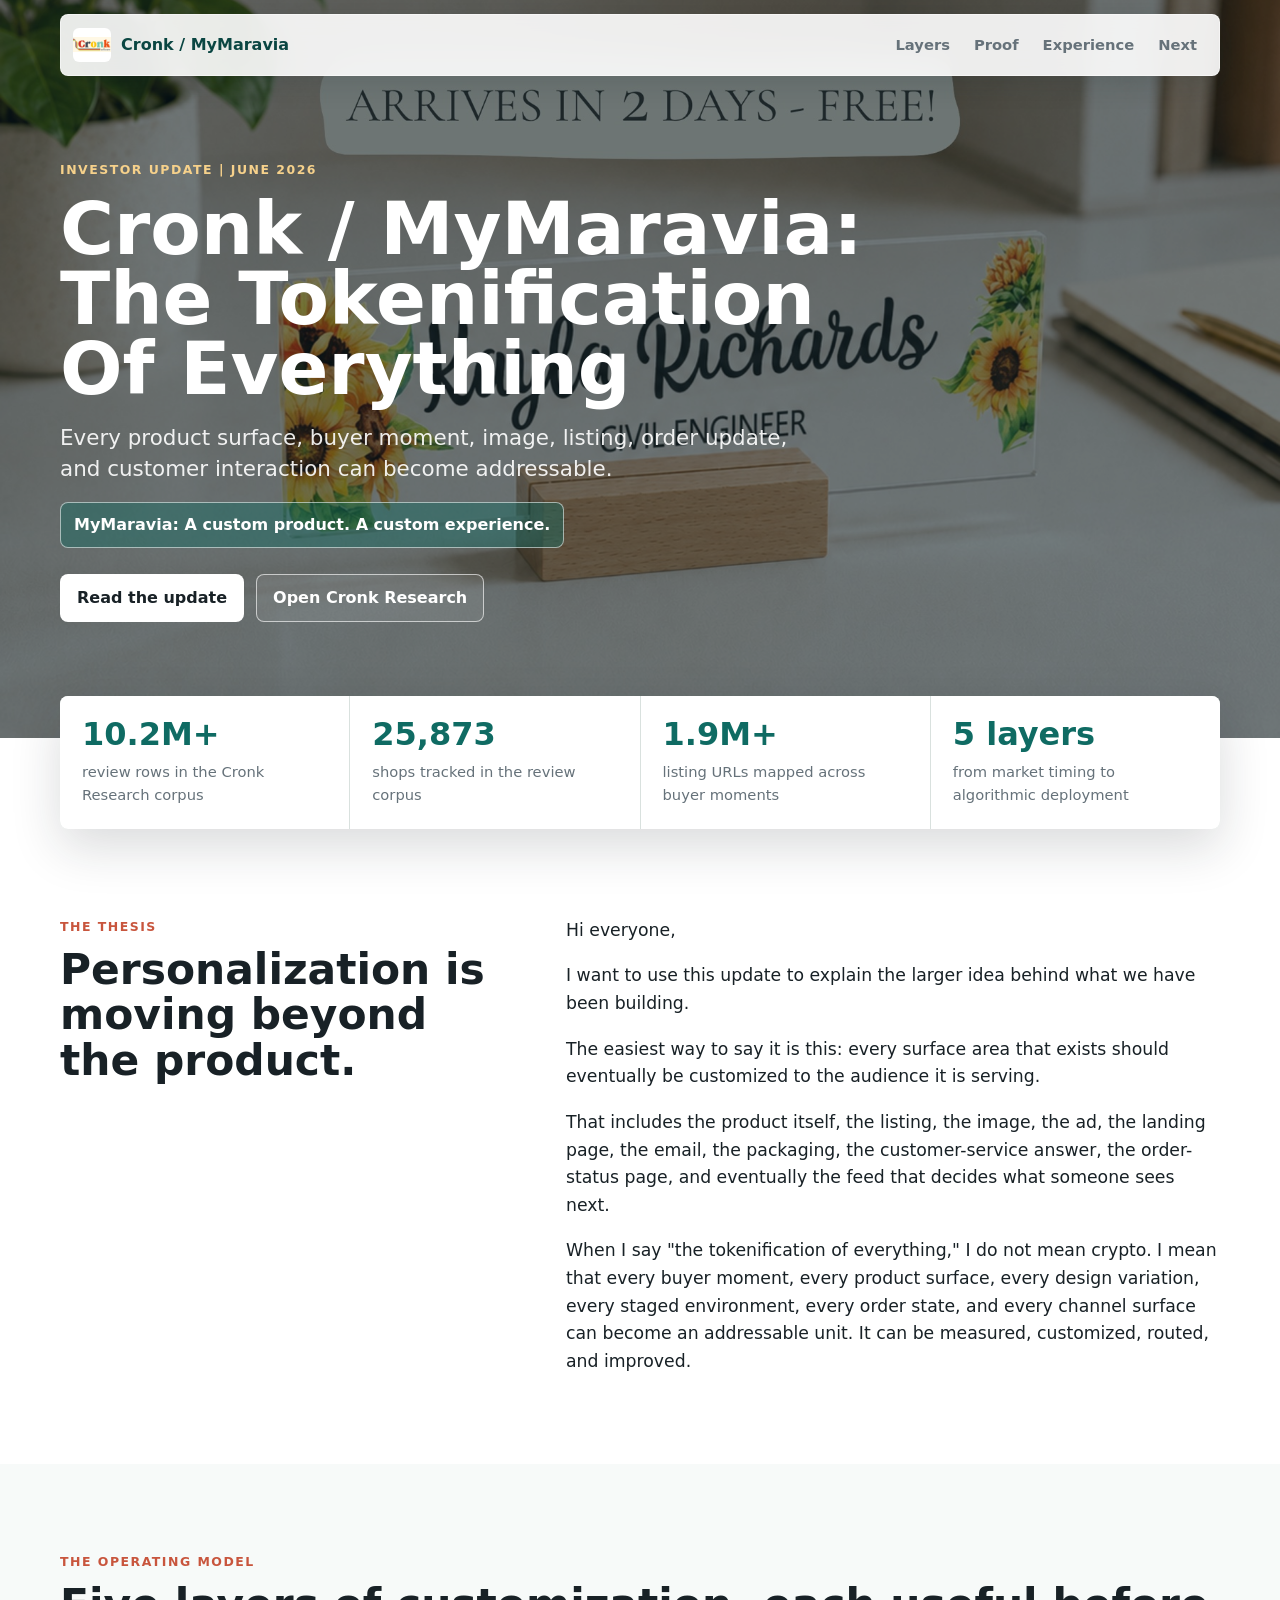
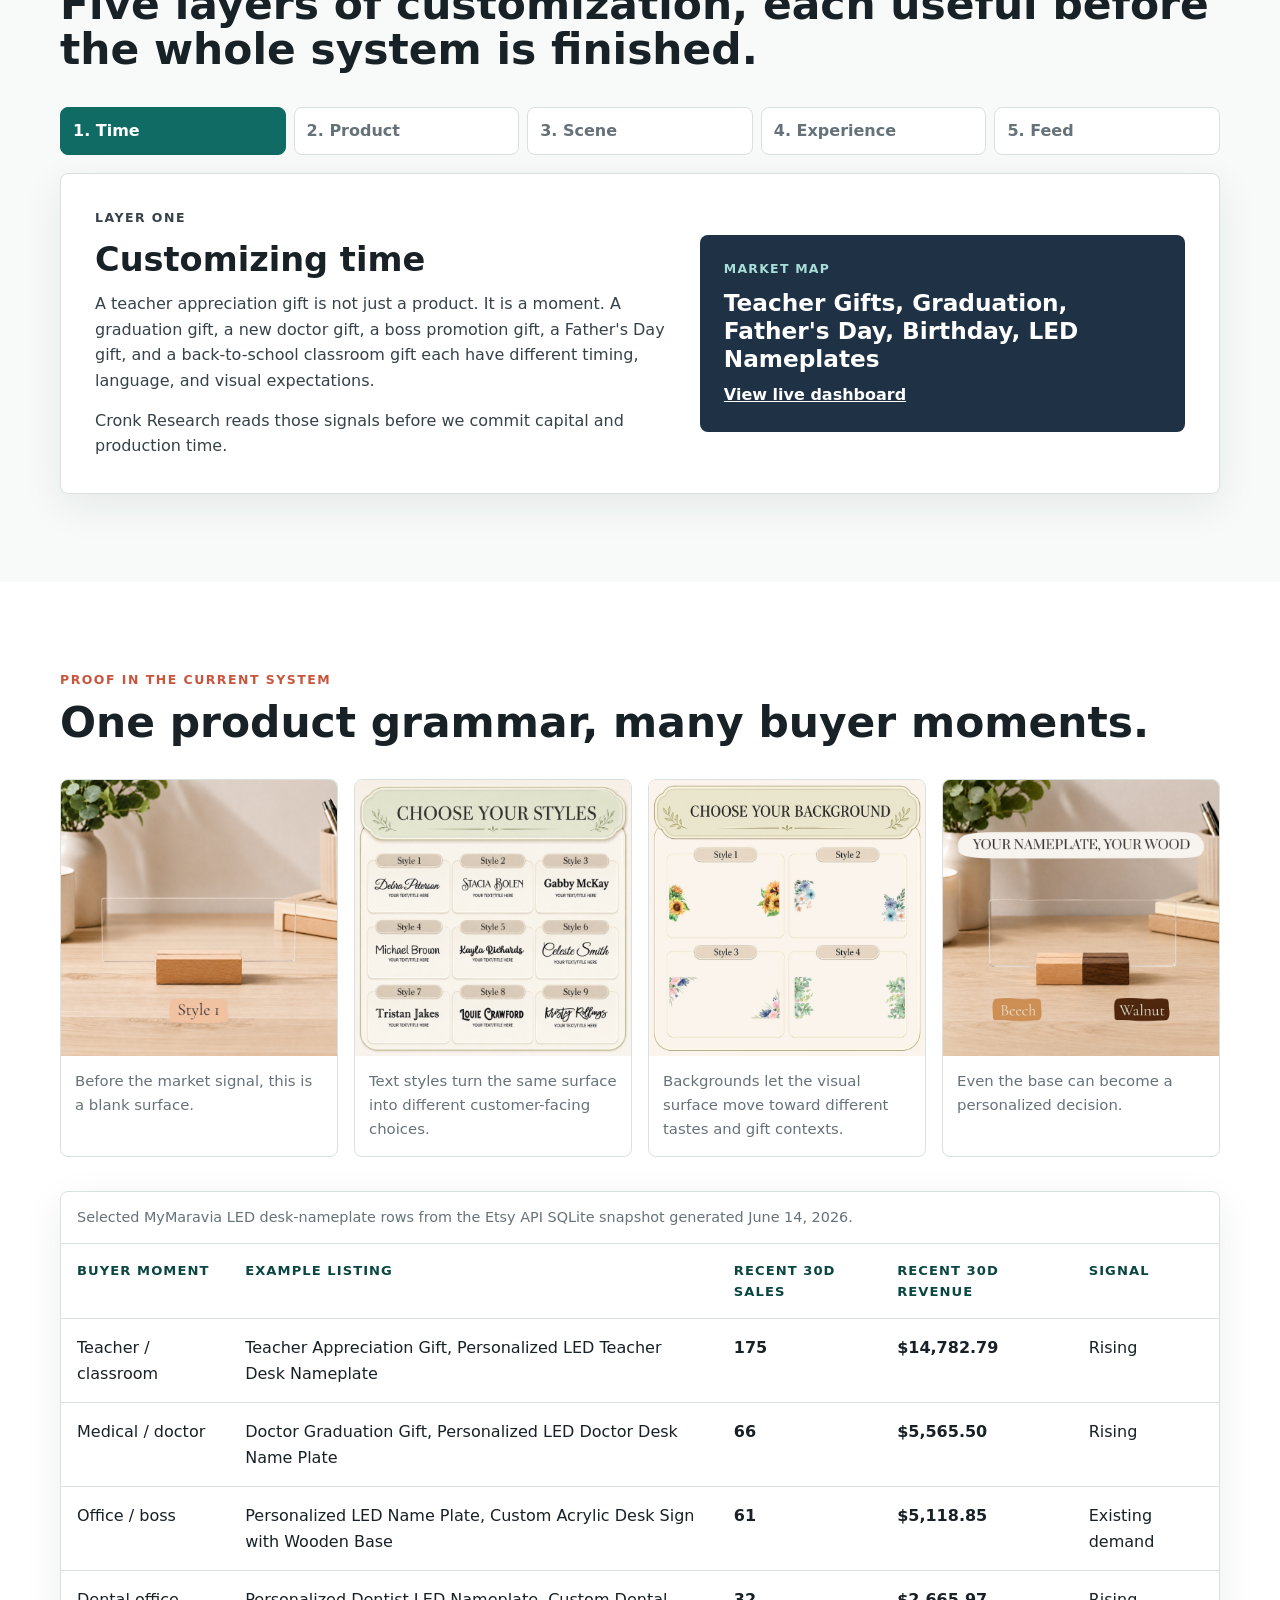
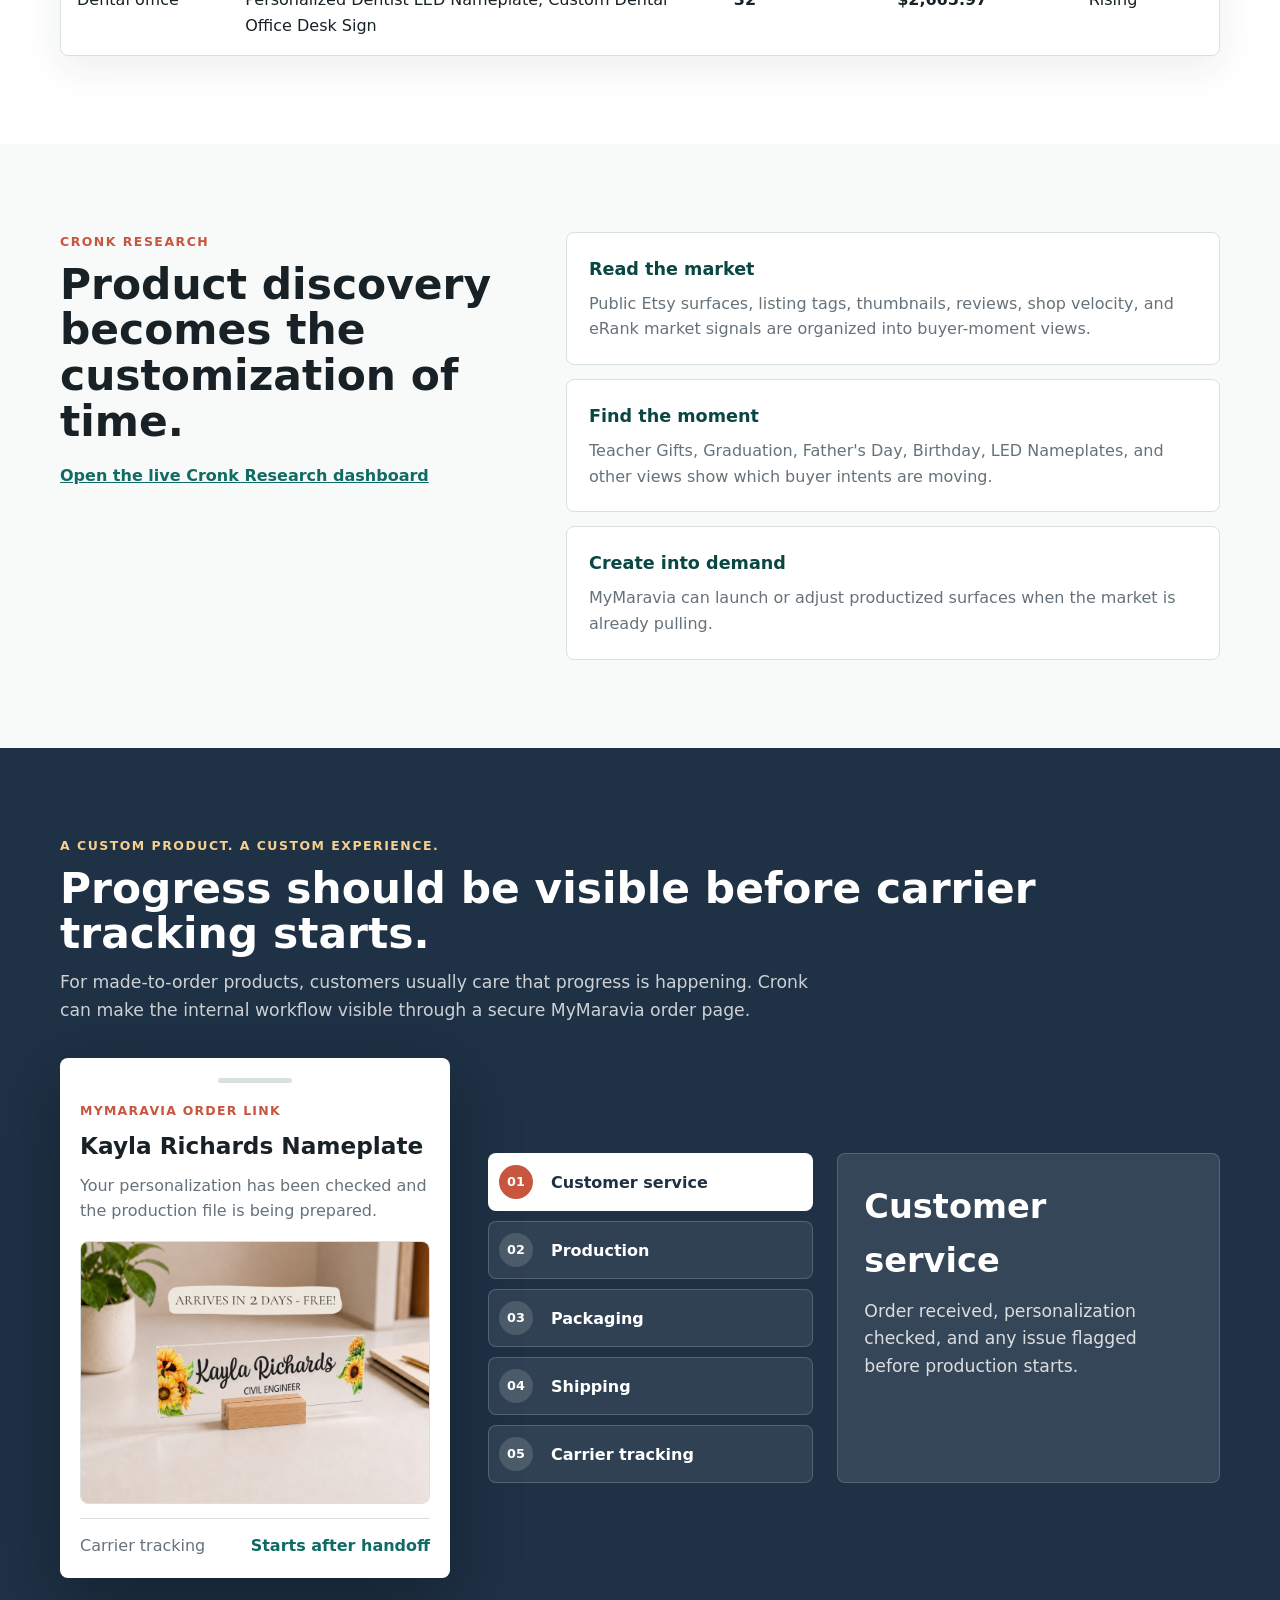
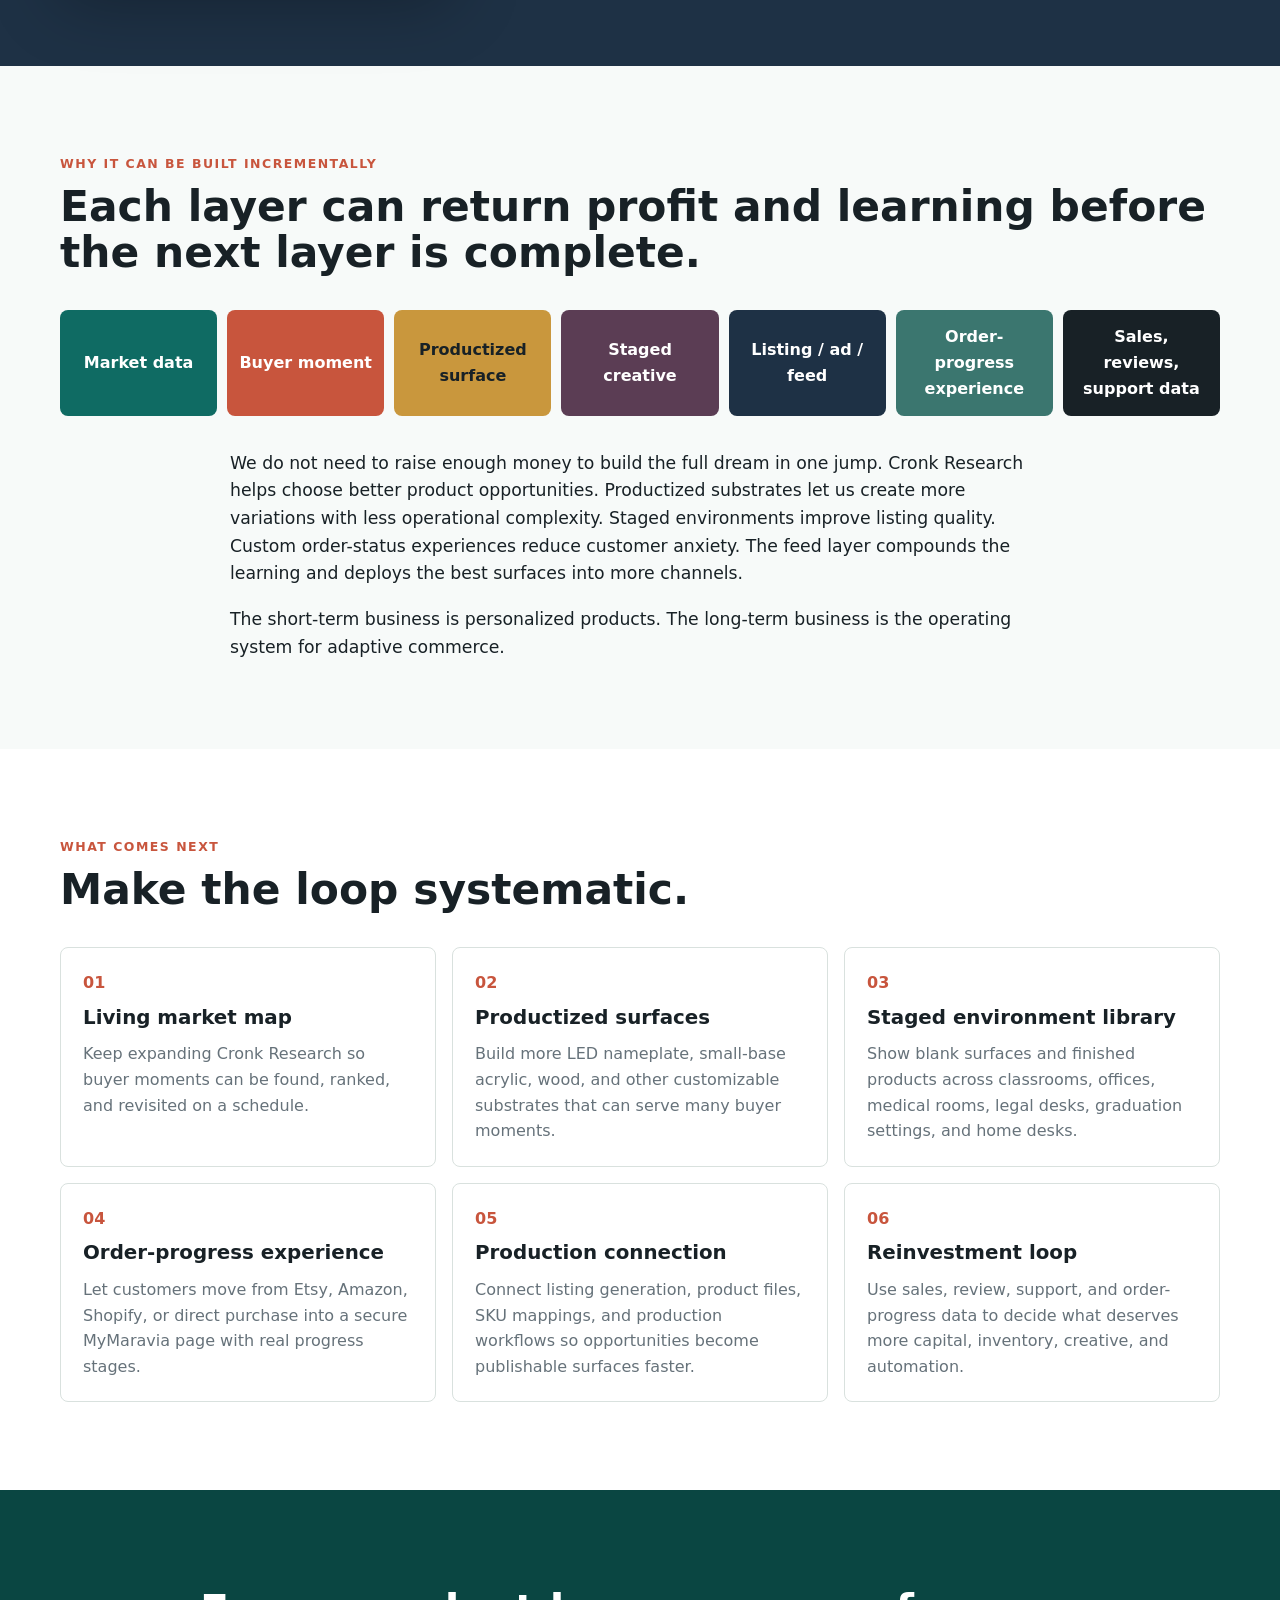
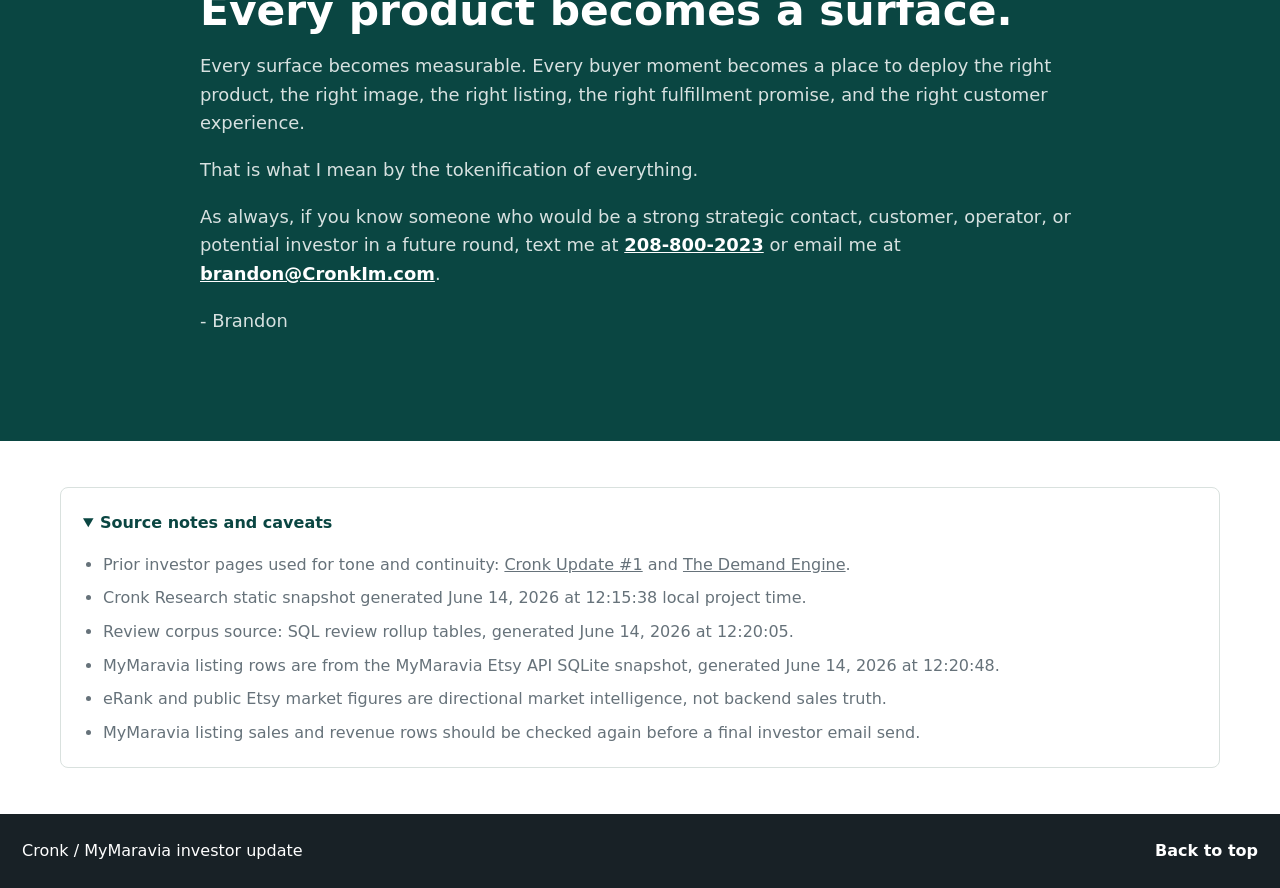
==== index.html @ b5b656f3 "Publish tokenification investor update" ====
<!doctype html>
<html lang="en">
  <head>
    <meta charset="utf-8">
    <meta name="viewport" content="width=device-width, initial-scale=1">
    <title>Cronk / MyMaravia Investor Update | The Tokenification Of Everything</title>
    <meta name="description" content="Cronk and MyMaravia investor update on customizable products, customer experiences, and adaptive commerce surfaces.">
    <meta property="og:title" content="Cronk / MyMaravia: The Tokenification Of Everything">
    <meta property="og:description" content="A custom product. A custom experience. How Cronk and MyMaravia are building adaptive commerce layer by layer.">
    <meta property="og:image" content="assets/images/hero-nameplate.jpg">
    <meta property="og:type" content="website">
    <link rel="stylesheet" href="styles.css">
  </head>
  <body>
    <a class="skip-link" href="#main">Skip to content</a>

    <header class="site-header" aria-label="Page header">
      <nav class="top-nav" aria-label="Primary navigation">
        <a class="brand-mark" href="#top" aria-label="Cronk and MyMaravia update home">
          <img src="assets/logos/cronk-logo-newsletter.jpg" alt="Cronk">
          <span>Cronk / MyMaravia</span>
        </a>
        <div class="nav-links" aria-label="Page sections">
          <a href="#layers">Layers</a>
          <a href="#proof">Proof</a>
          <a href="#experience">Experience</a>
          <a href="#next">Next</a>
        </div>
      </nav>
    </header>

    <main id="main">
      <section id="top" class="hero" aria-label="Investor update hero">
        <div class="hero-copy">
          <p class="eyebrow">Investor Update | June 2026</p>
          <h1>Cronk / MyMaravia: The Tokenification Of Everything</h1>
          <p class="hero-subhead">Every product surface, buyer moment, image, listing, order update, and customer interaction can become addressable.</p>
          <p class="tagline">MyMaravia: A custom product. A custom experience.</p>
          <div class="hero-actions" aria-label="Hero links">
            <a class="button primary" href="#letter">Read the update</a>
            <a class="button secondary" href="https://brandon9234.github.io/Cronk-Research/" target="_blank" rel="noopener">Open Cronk Research</a>
          </div>
        </div>
      </section>

      <section class="metrics-band" aria-label="Snapshot metrics">
        <div class="metric">
          <strong>10.2M+</strong>
          <span>review rows in the Cronk Research corpus</span>
        </div>
        <div class="metric">
          <strong>25,873</strong>
          <span>shops tracked in the review corpus</span>
        </div>
        <div class="metric">
          <strong>1.9M+</strong>
          <span>listing URLs mapped across buyer moments</span>
        </div>
        <div class="metric">
          <strong>5 layers</strong>
          <span>from market timing to algorithmic deployment</span>
        </div>
      </section>

      <section id="letter" class="section intro-section">
        <div class="section-grid">
          <div class="section-kicker">
            <p class="eyebrow">The thesis</p>
            <h2>Personalization is moving beyond the product.</h2>
          </div>
          <div class="prose">
            <p>Hi everyone,</p>
            <p>I want to use this update to explain the larger idea behind what we have been building.</p>
            <p>The easiest way to say it is this: every surface area that exists should eventually be customized to the audience it is serving.</p>
            <p>That includes the product itself, the listing, the image, the ad, the landing page, the email, the packaging, the customer-service answer, the order-status page, and eventually the feed that decides what someone sees next.</p>
            <p>When I say "the tokenification of everything," I do not mean crypto. I mean that every buyer moment, every product surface, every design variation, every staged environment, every order state, and every channel surface can become an addressable unit. It can be measured, customized, routed, and improved.</p>
          </div>
        </div>
      </section>

      <section id="layers" class="section layer-section">
        <div class="section-heading">
          <p class="eyebrow">The operating model</p>
          <h2>Five layers of customization, each useful before the whole system is finished.</h2>
        </div>

        <div class="layer-control" role="tablist" aria-label="Customization layers">
          <button class="layer-tab is-active" type="button" role="tab" aria-selected="true" data-layer="time">1. Time</button>
          <button class="layer-tab" type="button" role="tab" aria-selected="false" data-layer="product">2. Product</button>
          <button class="layer-tab" type="button" role="tab" aria-selected="false" data-layer="scene">3. Scene</button>
          <button class="layer-tab" type="button" role="tab" aria-selected="false" data-layer="experience">4. Experience</button>
          <button class="layer-tab" type="button" role="tab" aria-selected="false" data-layer="feed">5. Feed</button>
        </div>

        <div class="layer-panels">
          <article class="layer-panel is-active" data-layer-panel="time">
            <div>
              <p class="eyebrow">Layer one</p>
              <h3>Customizing time</h3>
              <p>A teacher appreciation gift is not just a product. It is a moment. A graduation gift, a new doctor gift, a boss promotion gift, a Father's Day gift, and a back-to-school classroom gift each have different timing, language, and visual expectations.</p>
              <p>Cronk Research reads those signals before we commit capital and production time.</p>
            </div>
            <div class="research-card">
              <span>Market map</span>
              <strong>Teacher Gifts, Graduation, Father's Day, Birthday, LED Nameplates</strong>
              <a href="https://brandon9234.github.io/Cronk-Research/" target="_blank" rel="noopener">View live dashboard</a>
            </div>
          </article>

          <article class="layer-panel" data-layer-panel="product">
            <div>
              <p class="eyebrow">Layer two</p>
              <h3>Customizing the product surface</h3>
              <p>The nameplate is not just a listing. It is a productized surface: clear acrylic, base, repeatable production process, personalized design area, and a SKU mapping that can serve many buyer moments.</p>
              <p>Once the substrate is productized, the creative layer can move much faster.</p>
            </div>
            <img src="assets/images/blank-surface.jpg" alt="Blank acrylic nameplate surface in a wooden base">
          </article>

          <article class="layer-panel" data-layer-panel="scene">
            <div>
              <p class="eyebrow">Layer three</p>
              <h3>Customizing the scene</h3>
              <p>The product is only part of what the buyer is buying. A classroom, medical office, executive desk, graduation table, wedding prep room, or home office changes what the product means.</p>
              <p>The scene is not decoration. The scene is targeting.</p>
            </div>
            <img src="assets/images/hero-nameplate.jpg" alt="Finished personalized small-base nameplate shown on a warm desk scene">
          </article>

          <article class="layer-panel" data-layer-panel="experience">
            <div>
              <p class="eyebrow">Layer four</p>
              <h3>Customizing the order experience</h3>
              <p>For custom products, the customer often needs proof of progress before the UPS or FedEx scan exists. Cronk can expose where the order actually is: customer service, production, packaging, shipping, and then carrier tracking.</p>
              <p>This turns production context into customer-facing reassurance.</p>
            </div>
            <div class="mini-progress" aria-label="Order progress summary">
              <span class="complete">Customer service</span>
              <span class="complete">Production</span>
              <span>Packaging</span>
              <span>Shipping</span>
            </div>
          </article>

          <article class="layer-panel" data-layer-panel="feed">
            <div>
              <p class="eyebrow">Layer five</p>
              <h3>The algorithmic feed</h3>
              <p>The feed does not have to start as a consumer app. It starts as practical routing: which listing to create, which staged image to test, which order-status update to show, and which surface deserves more capital.</p>
              <p>The long-term business is the operating system for adaptive commerce.</p>
            </div>
            <div class="token-grid" aria-label="Addressable tokens">
              <span>Buyer moment</span>
              <span>Artwork</span>
              <span>Listing</span>
              <span>Scene</span>
              <span>Price</span>
              <span>Status</span>
            </div>
          </article>
        </div>
      </section>

      <section id="proof" class="section proof-section">
        <div class="section-heading">
          <p class="eyebrow">Proof in the current system</p>
          <h2>One product grammar, many buyer moments.</h2>
        </div>

        <div class="proof-grid">
          <figure>
            <img src="assets/images/blank-surface.jpg" alt="Blank acrylic surface in a wood base before personalization">
            <figcaption>Before the market signal, this is a blank surface.</figcaption>
          </figure>
          <figure>
            <img src="assets/images/style-board.jpg" alt="Small-base nameplate style board showing nine text designs">
            <figcaption>Text styles turn the same surface into different customer-facing choices.</figcaption>
          </figure>
          <figure>
            <img src="assets/images/background-board.jpg" alt="Small-base nameplate background board showing floral background options">
            <figcaption>Backgrounds let the visual surface move toward different tastes and gift contexts.</figcaption>
          </figure>
          <figure>
            <img src="assets/images/wood-choice.jpg" alt="Small-base nameplate showing beech and walnut base choices">
            <figcaption>Even the base can become a personalized decision.</figcaption>
          </figure>
        </div>

        <div class="table-wrap" aria-label="MyMaravia nameplate performance table">
          <table>
            <caption>Selected MyMaravia LED desk-nameplate rows from the Etsy API SQLite snapshot generated June 14, 2026.</caption>
            <thead>
              <tr>
                <th scope="col">Buyer moment</th>
                <th scope="col">Example listing</th>
                <th scope="col">Recent 30D sales</th>
                <th scope="col">Recent 30D revenue</th>
                <th scope="col">Signal</th>
              </tr>
            </thead>
            <tbody>
              <tr>
                <td>Teacher / classroom</td>
                <td>Teacher Appreciation Gift, Personalized LED Teacher Desk Nameplate</td>
                <td>175</td>
                <td>$14,782.79</td>
                <td>Rising</td>
              </tr>
              <tr>
                <td>Medical / doctor</td>
                <td>Doctor Graduation Gift, Personalized LED Doctor Desk Name Plate</td>
                <td>66</td>
                <td>$5,565.50</td>
                <td>Rising</td>
              </tr>
              <tr>
                <td>Office / boss</td>
                <td>Personalized LED Name Plate, Custom Acrylic Desk Sign with Wooden Base</td>
                <td>61</td>
                <td>$5,118.85</td>
                <td>Existing demand</td>
              </tr>
              <tr>
                <td>Dental office</td>
                <td>Personalized Dentist LED Nameplate, Custom Dental Office Desk Sign</td>
                <td>32</td>
                <td>$2,665.97</td>
                <td>Rising</td>
              </tr>
            </tbody>
          </table>
        </div>
      </section>

      <section class="section research-section">
        <div class="section-grid">
          <div class="section-kicker">
            <p class="eyebrow">Cronk Research</p>
            <h2>Product discovery becomes the customization of time.</h2>
            <a class="inline-link" href="https://brandon9234.github.io/Cronk-Research/" target="_blank" rel="noopener">Open the live Cronk Research dashboard</a>
          </div>
          <div class="research-stack">
            <article>
              <strong>Read the market</strong>
              <p>Public Etsy surfaces, listing tags, thumbnails, reviews, shop velocity, and eRank market signals are organized into buyer-moment views.</p>
            </article>
            <article>
              <strong>Find the moment</strong>
              <p>Teacher Gifts, Graduation, Father's Day, Birthday, LED Nameplates, and other views show which buyer intents are moving.</p>
            </article>
            <article>
              <strong>Create into demand</strong>
              <p>MyMaravia can launch or adjust productized surfaces when the market is already pulling.</p>
            </article>
          </div>
        </div>
      </section>

      <section id="experience" class="section experience-section">
        <div class="section-heading">
          <p class="eyebrow">A custom product. A custom experience.</p>
          <h2>Progress should be visible before carrier tracking starts.</h2>
          <p>For made-to-order products, customers usually care that progress is happening. Cronk can make the internal workflow visible through a secure MyMaravia order page.</p>
        </div>

        <div class="status-layout">
          <div class="phone-shell" aria-label="Order status page mockup">
            <div class="phone-bar"></div>
            <p class="status-label">MyMaravia order link</p>
            <h3>Kayla Richards Nameplate</h3>
            <p class="status-copy" id="status-copy">Your personalization has been checked and the production file is being prepared.</p>
            <div class="status-art">
              <img src="assets/images/hero-nameplate.jpg" alt="Personalized nameplate order preview">
            </div>
            <div class="carrier-note">
              <span>Carrier tracking</span>
              <strong>Starts after handoff</strong>
            </div>
          </div>

          <div class="progress-panel">
            <div class="progress-steps" role="tablist" aria-label="Order status stages">
              <button class="stage-button is-active" type="button" data-status="customer" aria-selected="true">
                <span>01</span>
                Customer service
              </button>
              <button class="stage-button" type="button" data-status="production" aria-selected="false">
                <span>02</span>
                Production
              </button>
              <button class="stage-button" type="button" data-status="packaging" aria-selected="false">
                <span>03</span>
                Packaging
              </button>
              <button class="stage-button" type="button" data-status="shipping" aria-selected="false">
                <span>04</span>
                Shipping
              </button>
              <button class="stage-button" type="button" data-status="carrier" aria-selected="false">
                <span>05</span>
                Carrier tracking
              </button>
            </div>
            <div class="experience-copy">
              <h3 id="stage-title">Customer service</h3>
              <p id="stage-body">Order received, personalization checked, and any issue flagged before production starts.</p>
            </div>
          </div>
        </div>
      </section>

      <section class="section flywheel-section">
        <div class="section-heading">
          <p class="eyebrow">Why it can be built incrementally</p>
          <h2>Each layer can return profit and learning before the next layer is complete.</h2>
        </div>

        <div class="flywheel" aria-label="Compounding operating loop">
          <div>Market data</div>
          <div>Buyer moment</div>
          <div>Productized surface</div>
          <div>Staged creative</div>
          <div>Listing / ad / feed</div>
          <div>Order-progress experience</div>
          <div>Sales, reviews, support data</div>
        </div>

        <div class="prose narrow">
          <p>We do not need to raise enough money to build the full dream in one jump. Cronk Research helps choose better product opportunities. Productized substrates let us create more variations with less operational complexity. Staged environments improve listing quality. Custom order-status experiences reduce customer anxiety. The feed layer compounds the learning and deploys the best surfaces into more channels.</p>
          <p>The short-term business is personalized products. The long-term business is the operating system for adaptive commerce.</p>
        </div>
      </section>

      <section id="next" class="section next-section">
        <div class="section-heading">
          <p class="eyebrow">What comes next</p>
          <h2>Make the loop systematic.</h2>
        </div>
        <div class="next-grid">
          <article>
            <span>01</span>
            <h3>Living market map</h3>
            <p>Keep expanding Cronk Research so buyer moments can be found, ranked, and revisited on a schedule.</p>
          </article>
          <article>
            <span>02</span>
            <h3>Productized surfaces</h3>
            <p>Build more LED nameplate, small-base acrylic, wood, and other customizable substrates that can serve many buyer moments.</p>
          </article>
          <article>
            <span>03</span>
            <h3>Staged environment library</h3>
            <p>Show blank surfaces and finished products across classrooms, offices, medical rooms, legal desks, graduation settings, and home desks.</p>
          </article>
          <article>
            <span>04</span>
            <h3>Order-progress experience</h3>
            <p>Let customers move from Etsy, Amazon, Shopify, or direct purchase into a secure MyMaravia page with real progress stages.</p>
          </article>
          <article>
            <span>05</span>
            <h3>Production connection</h3>
            <p>Connect listing generation, product files, SKU mappings, and production workflows so opportunities become publishable surfaces faster.</p>
          </article>
          <article>
            <span>06</span>
            <h3>Reinvestment loop</h3>
            <p>Use sales, review, support, and order-progress data to decide what deserves more capital, inventory, creative, and automation.</p>
          </article>
        </div>
      </section>

      <section class="section closing-section">
        <div class="closing-copy">
          <h2>Every product becomes a surface.</h2>
          <p>Every surface becomes measurable. Every buyer moment becomes a place to deploy the right product, the right image, the right listing, the right fulfillment promise, and the right customer experience.</p>
          <p>That is what I mean by the tokenification of everything.</p>
          <p>As always, if you know someone who would be a strong strategic contact, customer, operator, or potential investor in a future round, text me at <a href="tel:+12088002023">208-800-2023</a> or email me at <a href="mailto:brandon@CronkIm.com">brandon@CronkIm.com</a>.</p>
          <p>- Brandon</p>
        </div>
      </section>

      <section class="section sources-section" aria-label="Source notes and caveats">
        <details open>
          <summary>Source notes and caveats</summary>
          <ul>
            <li>Prior investor pages used for tone and continuity: <a href="https://brandon9234.github.io/cronk-investor-update/" target="_blank" rel="noopener">Cronk Update #1</a> and <a href="https://brandon9234.github.io/cronk-demand-engine-update/" target="_blank" rel="noopener">The Demand Engine</a>.</li>
            <li>Cronk Research static snapshot generated June 14, 2026 at 12:15:38 local project time.</li>
            <li>Review corpus source: SQL review rollup tables, generated June 14, 2026 at 12:20:05.</li>
            <li>MyMaravia listing rows are from the MyMaravia Etsy API SQLite snapshot, generated June 14, 2026 at 12:20:48.</li>
            <li>eRank and public Etsy market figures are directional market intelligence, not backend sales truth.</li>
            <li>MyMaravia listing sales and revenue rows should be checked again before a final investor email send.</li>
          </ul>
        </details>
      </section>
    </main>

    <footer class="footer">
      <span>Cronk / MyMaravia investor update</span>
      <a href="#top">Back to top</a>
    </footer>

    <script src="script.js"></script>
  </body>
</html>
---- styles.css ----
:root {
  --ink: #182126;
  --muted: #66727a;
  --paper: #ffffff;
  --mist: #eef5f3;
  --line: #d9e1de;
  --teal: #0f6b63;
  --teal-dark: #0a4642;
  --coral: #c8553d;
  --gold: #c9973d;
  --navy: #1e3145;
  --plum: #5b3d54;
  --shadow: 0 18px 50px rgba(24, 33, 38, 0.16);
  --radius: 8px;
  --max: 1160px;
}

* {
  box-sizing: border-box;
}

html {
  scroll-behavior: smooth;
}

body {
  margin: 0;
  background: var(--paper);
  color: var(--ink);
  font-family: Inter, ui-sans-serif, system-ui, -apple-system, BlinkMacSystemFont, "Segoe UI", sans-serif;
  line-height: 1.6;
}

img {
  display: block;
  max-width: 100%;
}

a {
  color: inherit;
}

.skip-link {
  position: absolute;
  top: -80px;
  left: 16px;
  z-index: 30;
  background: var(--ink);
  color: white;
  padding: 10px 12px;
  border-radius: var(--radius);
}

.skip-link:focus {
  top: 16px;
}

.site-header {
  position: fixed;
  inset: 0 0 auto 0;
  z-index: 20;
  padding: 14px 18px;
  pointer-events: none;
}

.top-nav {
  width: min(var(--max), calc(100vw - 36px));
  margin: 0 auto;
  display: flex;
  align-items: center;
  justify-content: space-between;
  gap: 18px;
  padding: 10px 12px;
  background: rgba(255, 255, 255, 0.9);
  border: 1px solid rgba(255, 255, 255, 0.5);
  border-radius: var(--radius);
  box-shadow: 0 8px 28px rgba(24, 33, 38, 0.14);
  backdrop-filter: blur(14px);
  pointer-events: auto;
}

.brand-mark,
.nav-links {
  display: flex;
  align-items: center;
}

.brand-mark {
  gap: 10px;
  text-decoration: none;
  font-weight: 750;
  color: var(--teal-dark);
}

.brand-mark img {
  width: 38px;
  height: 34px;
  border-radius: 6px;
  object-fit: contain;
  background: white;
}

.nav-links {
  gap: 4px;
  flex-wrap: wrap;
  justify-content: flex-end;
}

.nav-links a {
  color: var(--muted);
  text-decoration: none;
  font-size: 0.92rem;
  font-weight: 700;
  padding: 8px 10px;
  border-radius: 6px;
}

.nav-links a:hover,
.nav-links a:focus-visible {
  color: var(--ink);
  background: var(--mist);
}

.hero {
  min-height: 82vh;
  display: flex;
  align-items: center;
  position: relative;
  padding: 120px 22px 76px;
  background: url("assets/images/hero-nameplate.jpg") center / cover no-repeat;
  color: white;
  isolation: isolate;
}

.hero::before {
  content: "";
  position: absolute;
  inset: 0;
  background: rgba(10, 30, 34, 0.56);
  z-index: -1;
}

.hero-copy {
  width: min(var(--max), 100%);
  margin: 0 auto;
}

.hero-copy h1 {
  max-width: 820px;
  margin: 14px 0 18px;
  font-size: 4.6rem;
  line-height: 0.95;
  letter-spacing: 0;
}

.hero-subhead {
  max-width: 740px;
  margin: 0 0 18px;
  font-size: 1.34rem;
  line-height: 1.45;
  color: rgba(255, 255, 255, 0.9);
}

.tagline {
  display: inline-block;
  margin: 0 0 26px;
  padding: 9px 13px;
  color: white;
  border: 1px solid rgba(255, 255, 255, 0.55);
  border-radius: var(--radius);
  font-weight: 750;
  background: rgba(15, 107, 99, 0.42);
}

.eyebrow {
  margin: 0;
  color: var(--coral);
  font-size: 0.78rem;
  font-weight: 850;
  text-transform: uppercase;
  letter-spacing: 0.12em;
}

.hero .eyebrow {
  color: #f6d18b;
}

.hero-actions {
  display: flex;
  flex-wrap: wrap;
  gap: 12px;
}

.button {
  display: inline-flex;
  align-items: center;
  justify-content: center;
  min-height: 44px;
  padding: 10px 16px;
  border-radius: var(--radius);
  text-decoration: none;
  font-weight: 800;
  border: 1px solid transparent;
}

.button.primary {
  background: white;
  color: var(--ink);
}

.button.secondary {
  color: white;
  border-color: rgba(255, 255, 255, 0.62);
  background: rgba(255, 255, 255, 0.08);
}

.button:hover,
.button:focus-visible {
  transform: translateY(-1px);
}

.metrics-band {
  width: min(var(--max), calc(100vw - 32px));
  margin: -42px auto 0;
  position: relative;
  z-index: 3;
  display: grid;
  grid-template-columns: repeat(4, 1fr);
  gap: 1px;
  overflow: hidden;
  border-radius: var(--radius);
  box-shadow: var(--shadow);
  background: var(--line);
}

.metric {
  background: white;
  padding: 22px;
}

.metric strong {
  display: block;
  color: var(--teal);
  font-size: 2rem;
  line-height: 1.05;
}

.metric span {
  display: block;
  margin-top: 8px;
  color: var(--muted);
  font-size: 0.92rem;
}

.section {
  padding: 88px 22px;
}

.section:nth-of-type(odd) {
  background: var(--paper);
}

.section:nth-of-type(even) {
  background: #f7faf9;
}

.section-grid,
.section-heading,
.proof-grid,
.layer-section > .layer-control,
.layer-panels,
.status-layout,
.flywheel,
.next-grid,
.closing-copy,
.sources-section details {
  width: min(var(--max), 100%);
  margin-left: auto;
  margin-right: auto;
}

.section-grid {
  display: grid;
  grid-template-columns: 0.8fr 1.2fr;
  gap: 70px;
  align-items: start;
}

.section-kicker h2,
.section-heading h2,
.closing-copy h2 {
  margin: 10px 0 0;
  font-size: 2.65rem;
  line-height: 1.08;
  letter-spacing: 0;
}

.section-heading {
  margin-bottom: 34px;
}

.section-heading p:not(.eyebrow) {
  max-width: 760px;
  margin: 12px 0 0;
  color: var(--muted);
  font-size: 1.08rem;
}

.prose p {
  margin: 0 0 18px;
  font-size: 1.08rem;
}

.prose p:last-child {
  margin-bottom: 0;
}

.narrow {
  width: min(820px, 100%);
  margin: 34px auto 0;
}

.layer-control {
  display: grid;
  grid-template-columns: repeat(5, minmax(0, 1fr));
  gap: 8px;
  margin-bottom: 18px;
}

.layer-tab,
.stage-button {
  font: inherit;
  text-align: left;
  cursor: pointer;
}

.layer-tab {
  min-height: 48px;
  padding: 10px 12px;
  color: var(--muted);
  background: white;
  border: 1px solid var(--line);
  border-radius: var(--radius);
  font-weight: 800;
}

.layer-tab.is-active {
  color: white;
  background: var(--teal);
  border-color: var(--teal);
}

.layer-panels {
  position: relative;
}

.layer-panel {
  display: none;
  grid-template-columns: 1fr 0.85fr;
  gap: 34px;
  align-items: center;
  padding: 34px;
  background: white;
  border: 1px solid var(--line);
  border-radius: var(--radius);
  box-shadow: 0 12px 40px rgba(24, 33, 38, 0.08);
}

.layer-panel.is-active {
  display: grid;
}

.layer-panel h3 {
  margin: 8px 0 12px;
  font-size: 2.1rem;
  line-height: 1.1;
}

.layer-panel p {
  margin: 0 0 14px;
  color: #354248;
}

.layer-panel p:last-child {
  margin-bottom: 0;
}

.layer-panel img {
  width: 100%;
  aspect-ratio: 1 / 1;
  object-fit: cover;
  border-radius: var(--radius);
  border: 1px solid var(--line);
}

.research-card {
  padding: 24px;
  border-radius: var(--radius);
  background: var(--navy);
  color: white;
  display: grid;
  gap: 10px;
}

.research-card span {
  color: #a8ded8;
  font-weight: 850;
  text-transform: uppercase;
  letter-spacing: 0.1em;
  font-size: 0.78rem;
}

.research-card strong {
  font-size: 1.45rem;
  line-height: 1.2;
}

.research-card a {
  color: white;
  font-weight: 800;
}

.mini-progress,
.token-grid {
  display: grid;
  gap: 10px;
}

.mini-progress span,
.token-grid span {
  padding: 12px;
  border-radius: var(--radius);
  background: var(--mist);
  color: var(--teal-dark);
  font-weight: 800;
}

.mini-progress .complete {
  background: var(--teal);
  color: white;
}

.token-grid {
  grid-template-columns: repeat(2, minmax(0, 1fr));
}

.proof-grid {
  display: grid;
  grid-template-columns: repeat(4, minmax(0, 1fr));
  gap: 16px;
}

figure {
  margin: 0;
  background: white;
  border: 1px solid var(--line);
  border-radius: var(--radius);
  overflow: hidden;
}

figure img {
  width: 100%;
  aspect-ratio: 1 / 1;
  object-fit: cover;
}

figcaption {
  padding: 14px;
  color: var(--muted);
  font-size: 0.93rem;
}

.table-wrap {
  width: min(var(--max), 100%);
  margin: 34px auto 0;
  overflow-x: auto;
  border: 1px solid var(--line);
  border-radius: var(--radius);
  background: white;
  box-shadow: 0 12px 38px rgba(24, 33, 38, 0.08);
}

table {
  width: 100%;
  min-width: 780px;
  border-collapse: collapse;
}

caption {
  padding: 14px 16px;
  color: var(--muted);
  text-align: left;
  font-size: 0.9rem;
  border-bottom: 1px solid var(--line);
}

th,
td {
  padding: 16px;
  text-align: left;
  border-bottom: 1px solid var(--line);
  vertical-align: top;
}

th {
  color: var(--teal-dark);
  font-size: 0.82rem;
  text-transform: uppercase;
  letter-spacing: 0.08em;
}

td:nth-child(3),
td:nth-child(4) {
  font-weight: 850;
  color: var(--ink);
}

tr:last-child td {
  border-bottom: 0;
}

.inline-link {
  display: inline-flex;
  margin-top: 18px;
  color: var(--teal);
  font-weight: 850;
}

.research-stack {
  display: grid;
  gap: 14px;
}

.research-stack article,
.next-grid article {
  padding: 22px;
  background: white;
  border: 1px solid var(--line);
  border-radius: var(--radius);
}

.research-stack strong {
  color: var(--teal-dark);
  font-size: 1.1rem;
}

.research-stack p,
.next-grid p {
  margin: 8px 0 0;
  color: var(--muted);
}

.section.experience-section {
  background: var(--navy);
  color: white;
}

.experience-section .section-heading .eyebrow {
  color: #f6d18b;
}

.experience-section .section-heading p:not(.eyebrow) {
  color: rgba(255, 255, 255, 0.78);
}

.status-layout {
  display: grid;
  grid-template-columns: 390px 1fr;
  gap: 38px;
  align-items: center;
}

.phone-shell {
  background: white;
  color: var(--ink);
  padding: 20px;
  border-radius: var(--radius);
  box-shadow: 0 22px 70px rgba(0, 0, 0, 0.3);
}

.phone-bar {
  width: 74px;
  height: 5px;
  margin: 0 auto 18px;
  border-radius: 999px;
  background: var(--line);
}

.status-label {
  margin: 0;
  color: var(--coral);
  font-size: 0.78rem;
  font-weight: 850;
  text-transform: uppercase;
  letter-spacing: 0.1em;
}

.phone-shell h3 {
  margin: 6px 0 8px;
  font-size: 1.45rem;
}

.status-copy {
  min-height: 54px;
  margin: 0 0 14px;
  color: var(--muted);
}

.status-art {
  overflow: hidden;
  border-radius: var(--radius);
  border: 1px solid var(--line);
}

.status-art img {
  aspect-ratio: 4 / 3;
  width: 100%;
  object-fit: cover;
}

.carrier-note {
  display: flex;
  align-items: center;
  justify-content: space-between;
  gap: 12px;
  margin-top: 14px;
  padding-top: 14px;
  border-top: 1px solid var(--line);
}

.carrier-note span {
  color: var(--muted);
}

.carrier-note strong {
  color: var(--teal);
}

.progress-panel {
  display: grid;
  grid-template-columns: 0.85fr 1fr;
  gap: 24px;
  align-items: stretch;
}

.progress-steps {
  display: grid;
  gap: 10px;
}

.stage-button {
  display: grid;
  grid-template-columns: 42px 1fr;
  gap: 10px;
  align-items: center;
  min-height: 58px;
  padding: 10px;
  color: white;
  background: rgba(255, 255, 255, 0.08);
  border: 1px solid rgba(255, 255, 255, 0.18);
  border-radius: var(--radius);
  font-weight: 850;
}

.stage-button span {
  display: inline-flex;
  width: 34px;
  height: 34px;
  align-items: center;
  justify-content: center;
  border-radius: 999px;
  background: rgba(255, 255, 255, 0.14);
  font-size: 0.8rem;
}

.stage-button.is-active {
  background: white;
  color: var(--navy);
}

.stage-button.is-active span {
  color: white;
  background: var(--coral);
}

.experience-copy {
  padding: 26px;
  background: rgba(255, 255, 255, 0.1);
  border: 1px solid rgba(255, 255, 255, 0.16);
  border-radius: var(--radius);
}

.experience-copy h3 {
  margin: 0 0 10px;
  font-size: 2.1rem;
}

.experience-copy p {
  margin: 0;
  color: rgba(255, 255, 255, 0.82);
  font-size: 1.08rem;
}

.flywheel {
  display: grid;
  grid-template-columns: repeat(7, minmax(0, 1fr));
  gap: 10px;
}

.flywheel div {
  min-height: 106px;
  display: flex;
  align-items: center;
  justify-content: center;
  padding: 12px;
  text-align: center;
  color: white;
  background: var(--teal);
  border-radius: var(--radius);
  font-weight: 850;
  position: relative;
}

.flywheel div:nth-child(2) {
  background: var(--coral);
}

.flywheel div:nth-child(3) {
  background: var(--gold);
  color: var(--ink);
}

.flywheel div:nth-child(4) {
  background: var(--plum);
}

.flywheel div:nth-child(5) {
  background: var(--navy);
}

.flywheel div:nth-child(6) {
  background: #3b766f;
}

.flywheel div:nth-child(7) {
  background: var(--ink);
}

.next-grid {
  display: grid;
  grid-template-columns: repeat(3, minmax(0, 1fr));
  gap: 16px;
}

.next-grid span {
  color: var(--coral);
  font-weight: 900;
}

.next-grid h3 {
  margin: 6px 0 0;
  font-size: 1.24rem;
}

.section.closing-section {
  background: var(--teal-dark);
  color: white;
}

.closing-copy {
  max-width: 880px;
}

.closing-copy p {
  font-size: 1.12rem;
  color: rgba(255, 255, 255, 0.84);
}

.closing-copy a {
  color: white;
  font-weight: 850;
}

.sources-section {
  padding-top: 46px;
  padding-bottom: 46px;
  background: #f7faf9;
}

.sources-section details {
  padding: 22px;
  background: white;
  border: 1px solid var(--line);
  border-radius: var(--radius);
}

.sources-section summary {
  cursor: pointer;
  color: var(--teal-dark);
  font-weight: 900;
}

.sources-section ul {
  margin: 16px 0 0;
  padding-left: 20px;
  color: var(--muted);
}

.sources-section li + li {
  margin-top: 8px;
}

.footer {
  display: flex;
  align-items: center;
  justify-content: space-between;
  gap: 16px;
  padding: 24px 22px;
  color: white;
  background: var(--ink);
}

.footer a {
  font-weight: 850;
  text-decoration: none;
}

@media (max-width: 980px) {
  .hero-copy h1 {
    font-size: 3.4rem;
  }

  .metrics-band,
  .proof-grid,
  .next-grid {
    grid-template-columns: repeat(2, 1fr);
  }

  .section-grid,
  .status-layout,
  .progress-panel {
    grid-template-columns: 1fr;
  }

  .layer-control {
    grid-template-columns: repeat(3, minmax(0, 1fr));
  }

  .layer-panel {
    grid-template-columns: 1fr;
  }

  .flywheel {
    grid-template-columns: repeat(2, minmax(0, 1fr));
  }
}

@media (max-width: 700px) {
  .site-header {
    position: absolute;
  }

  .top-nav {
    align-items: flex-start;
    flex-direction: column;
  }

  .nav-links {
    width: 100%;
    justify-content: flex-start;
  }

  .hero {
    min-height: 84vh;
    padding-top: 168px;
    background-position: 58% center;
  }

  .hero-copy h1 {
    font-size: 2.55rem;
  }

  .hero-subhead {
    font-size: 1.08rem;
  }

  .metrics-band,
  .proof-grid,
  .next-grid,
  .layer-control,
  .flywheel {
    grid-template-columns: 1fr;
  }

  .section {
    padding: 64px 18px;
  }

  .section-kicker h2,
  .section-heading h2,
  .closing-copy h2 {
    font-size: 2rem;
  }

  .layer-panel {
    padding: 22px;
  }

  .status-layout {
    gap: 24px;
  }

  .footer {
    flex-direction: column;
    align-items: flex-start;
  }
}
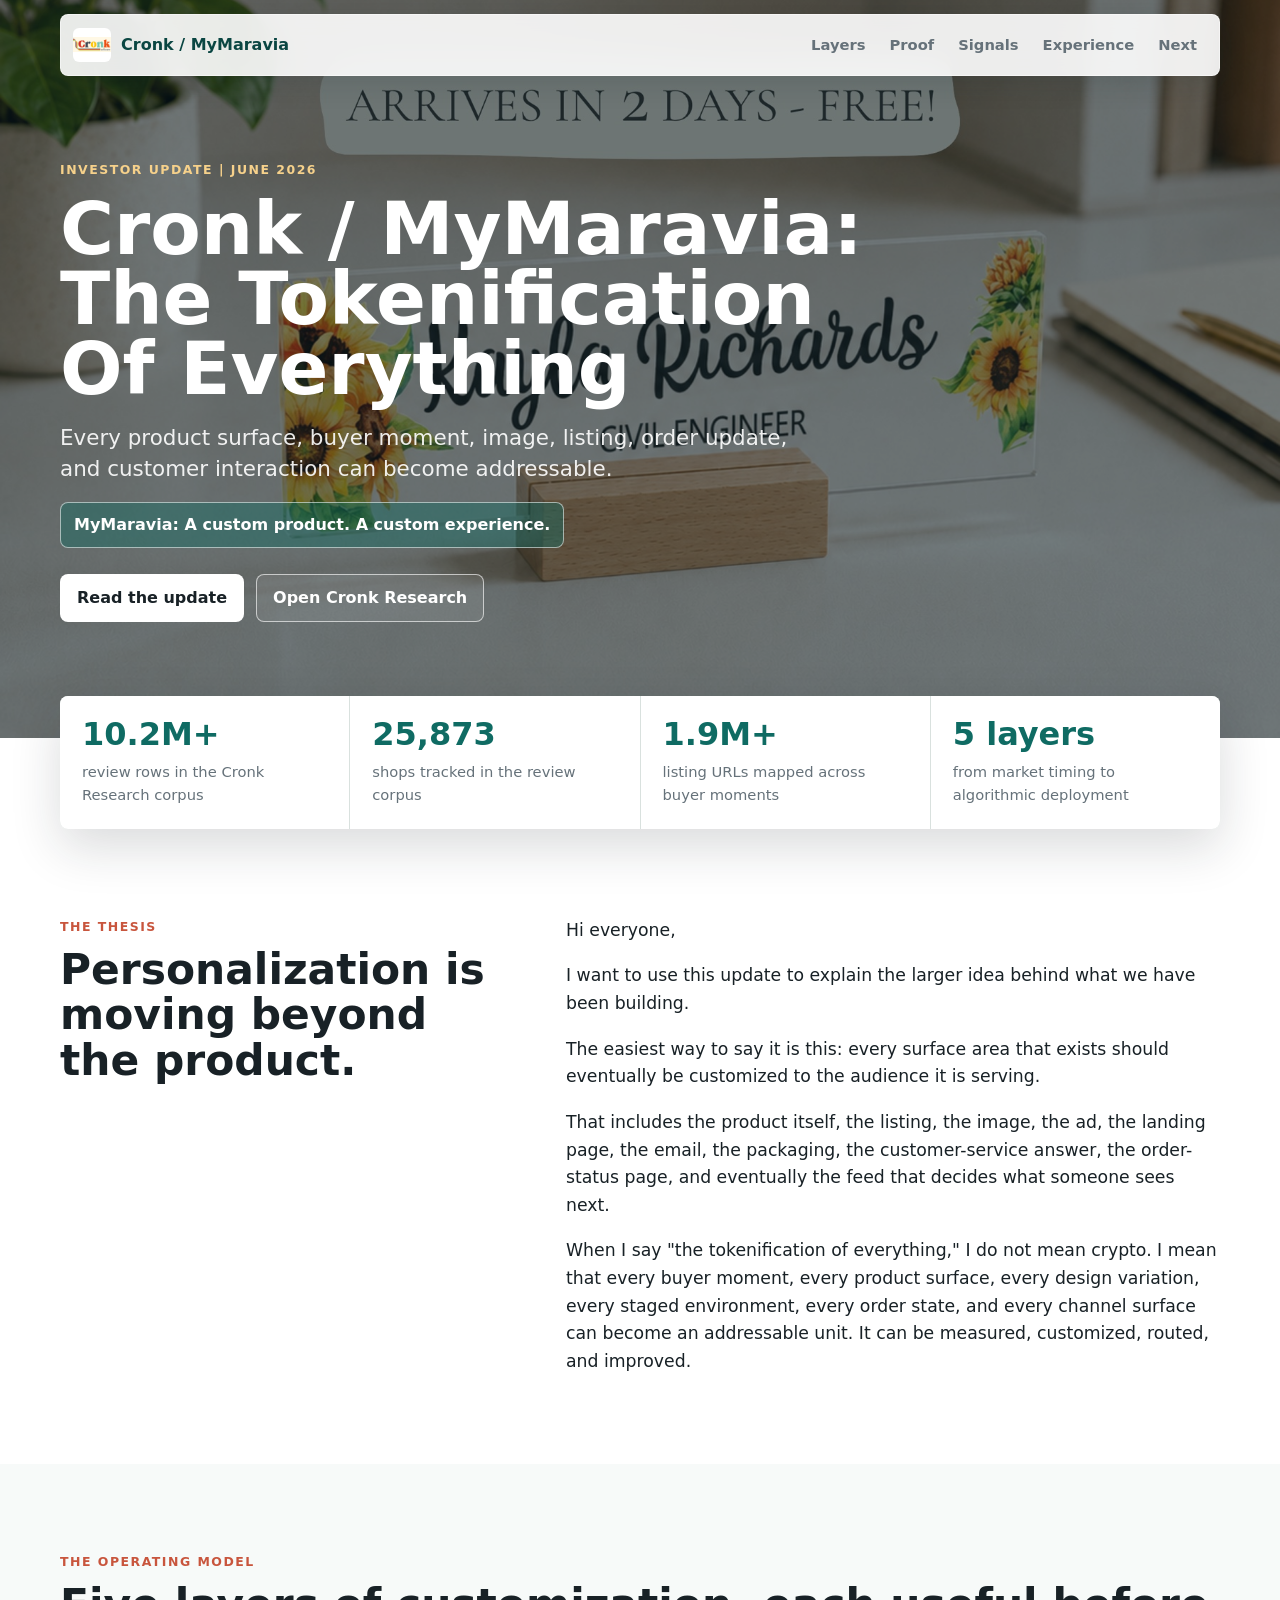
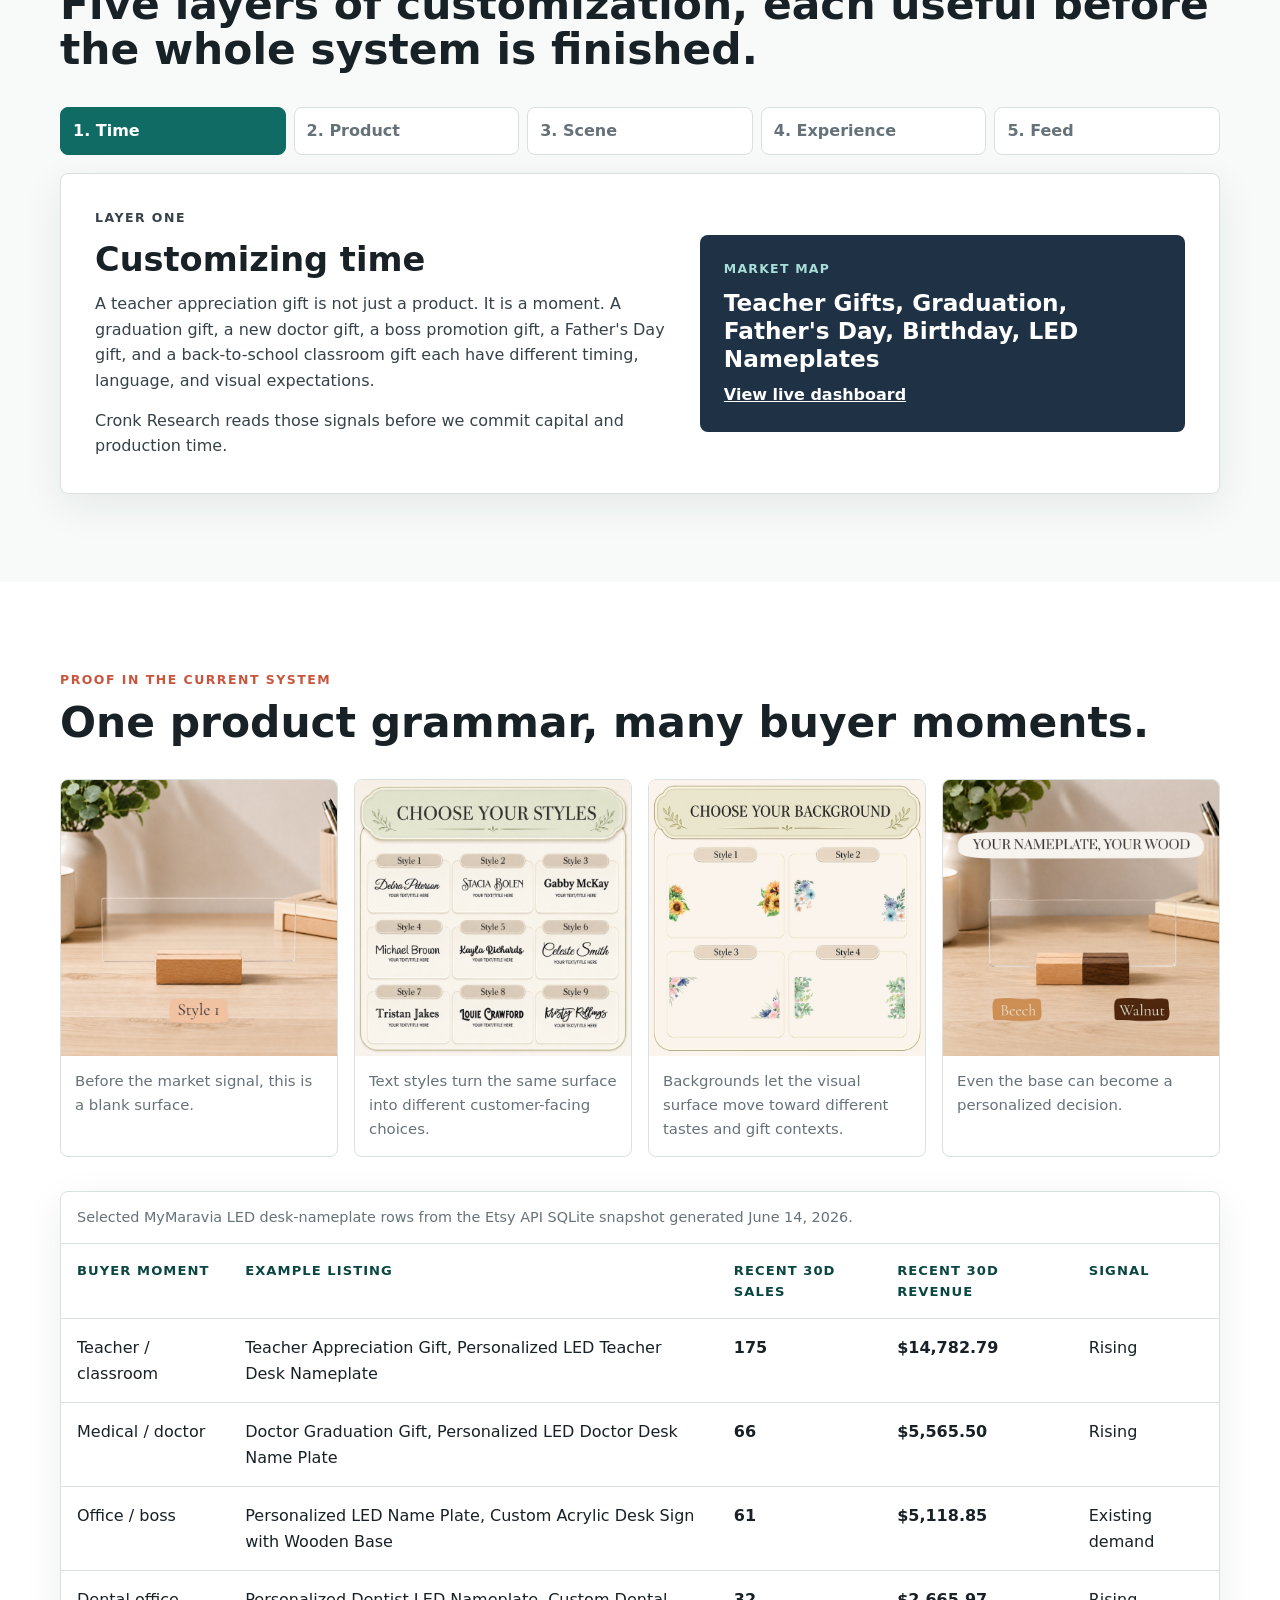
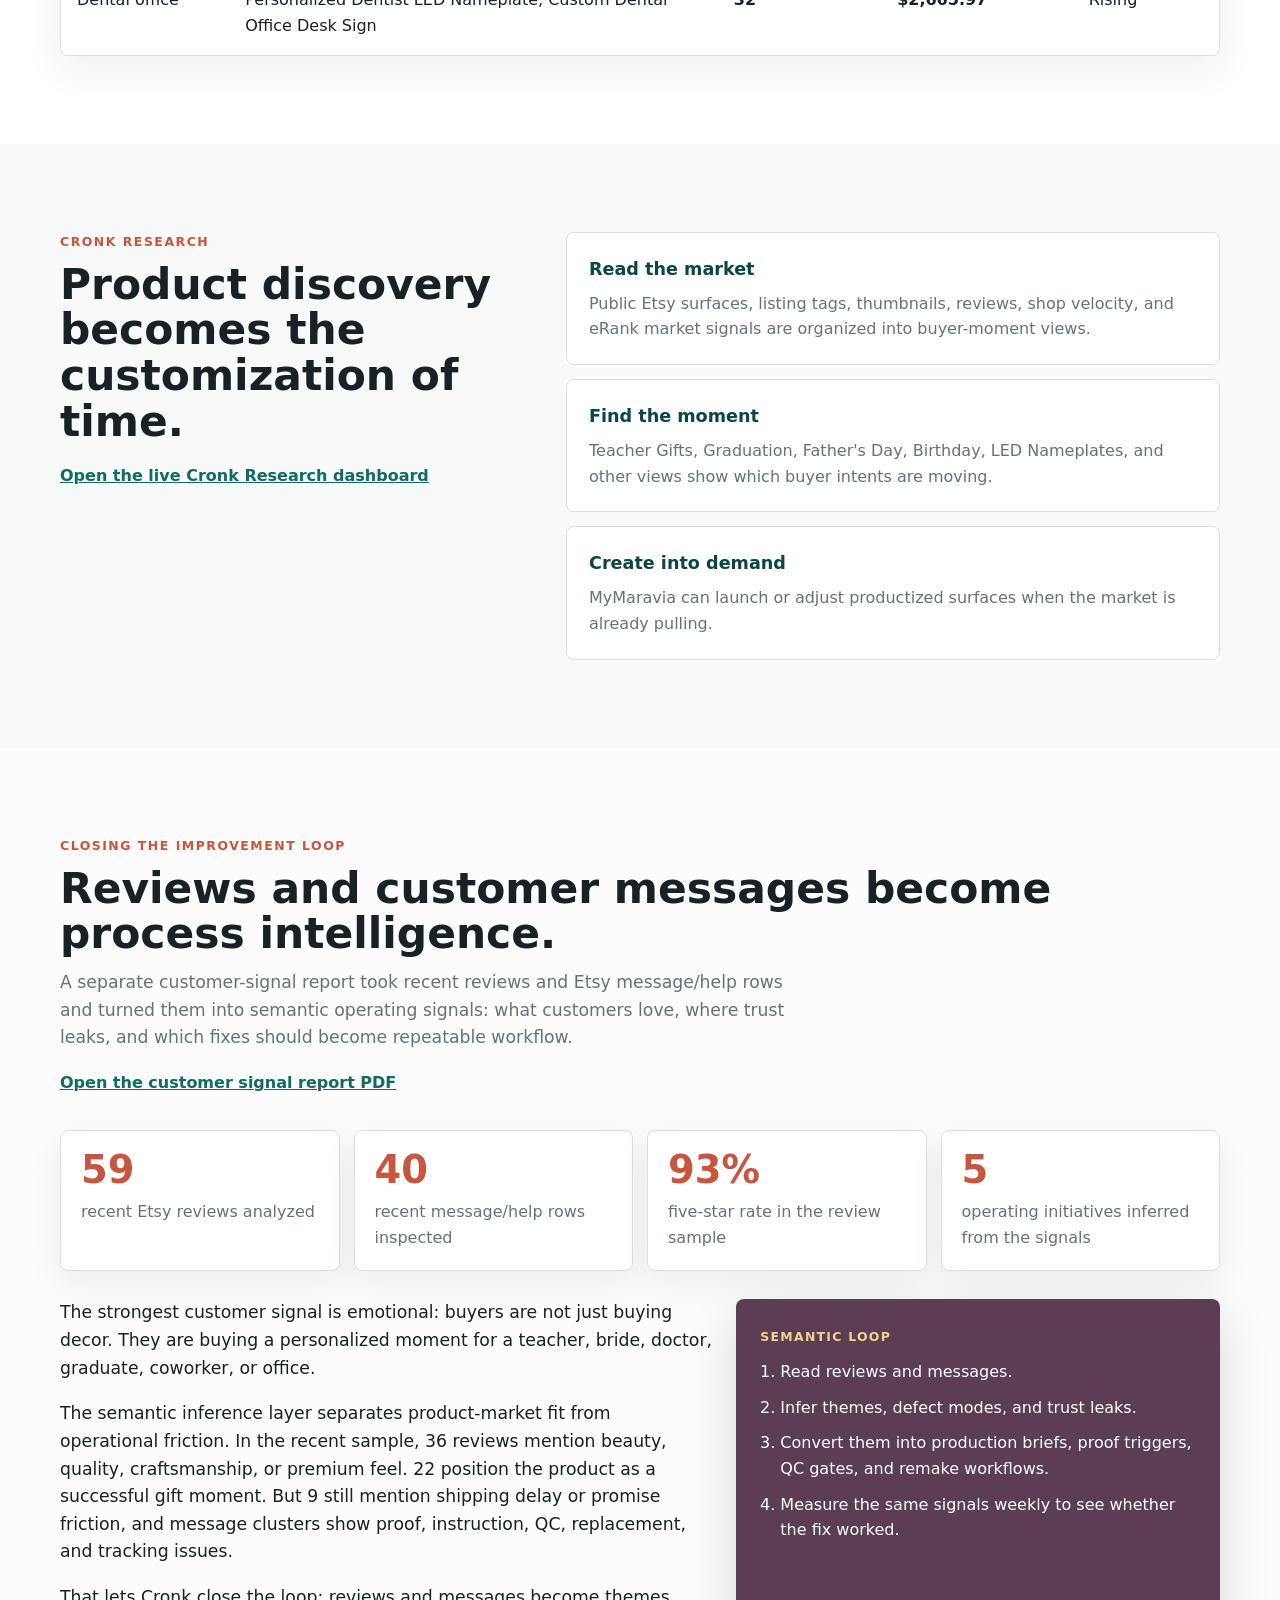
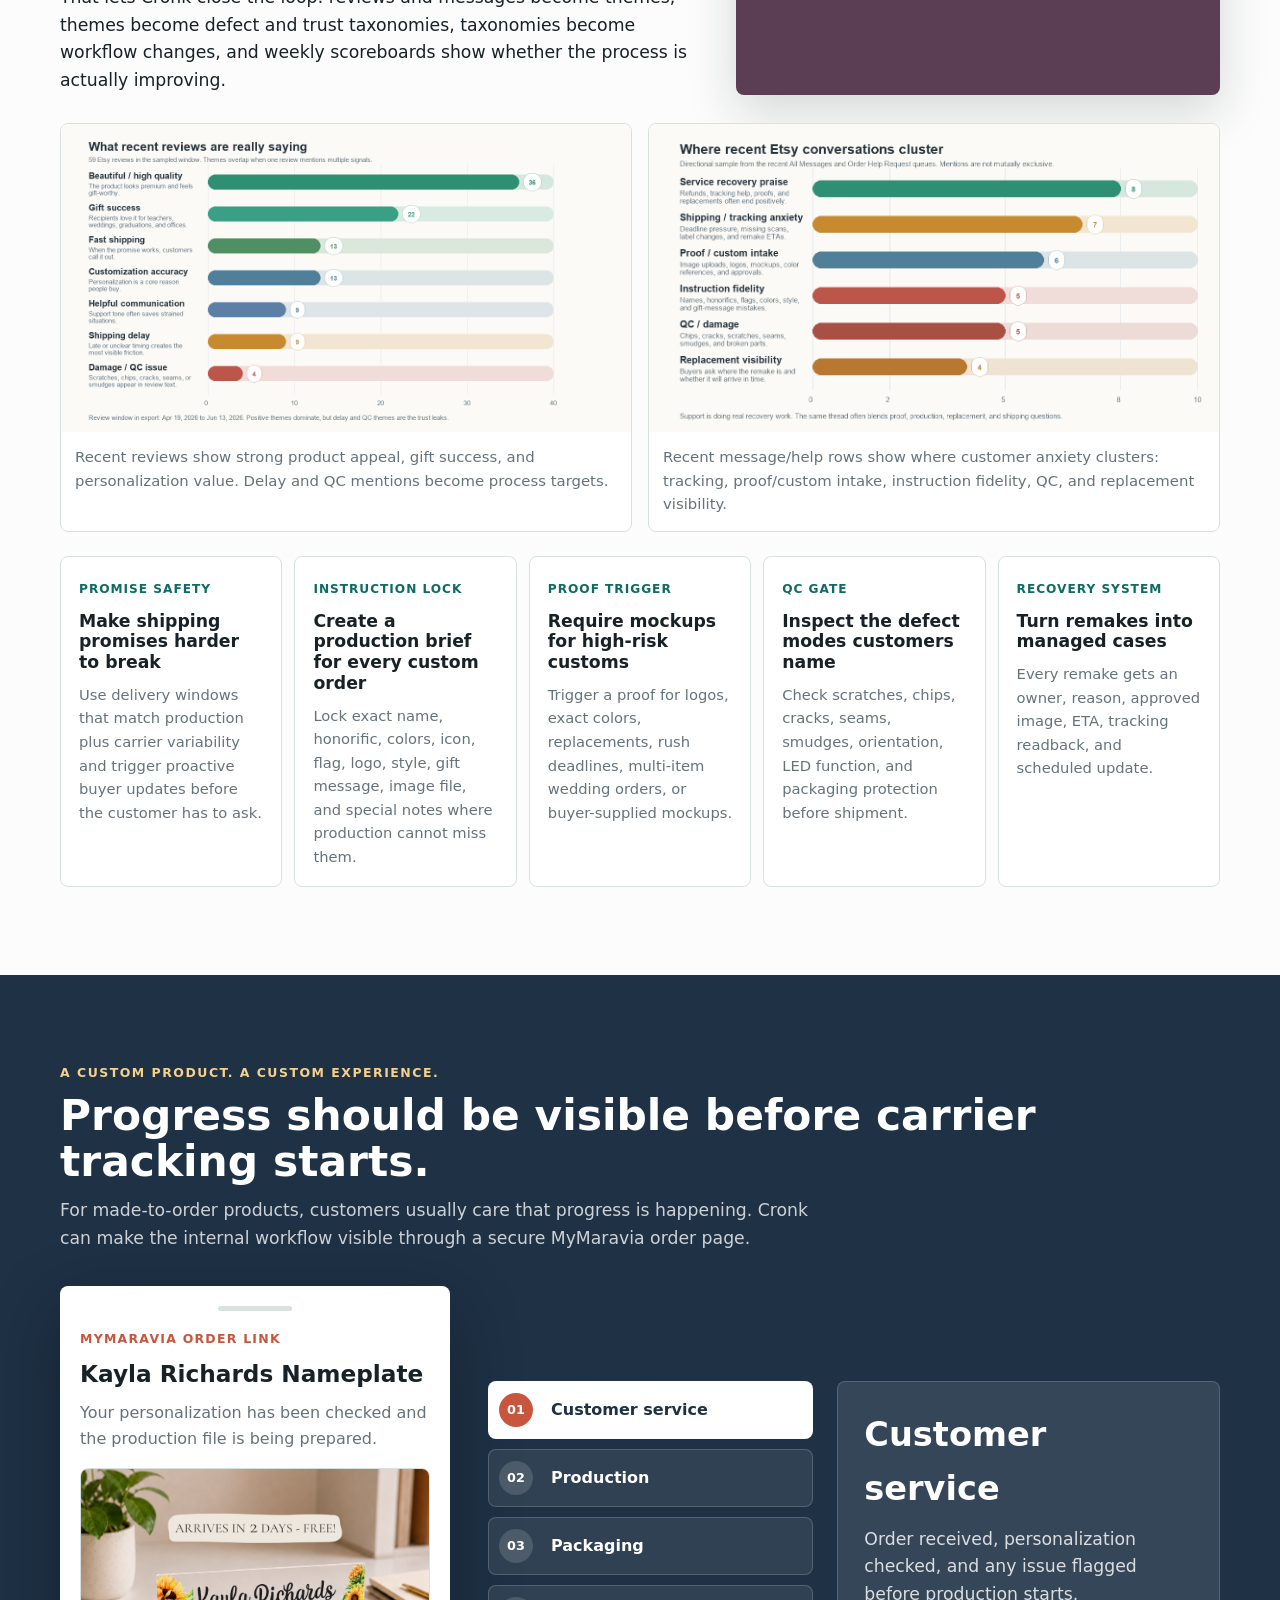
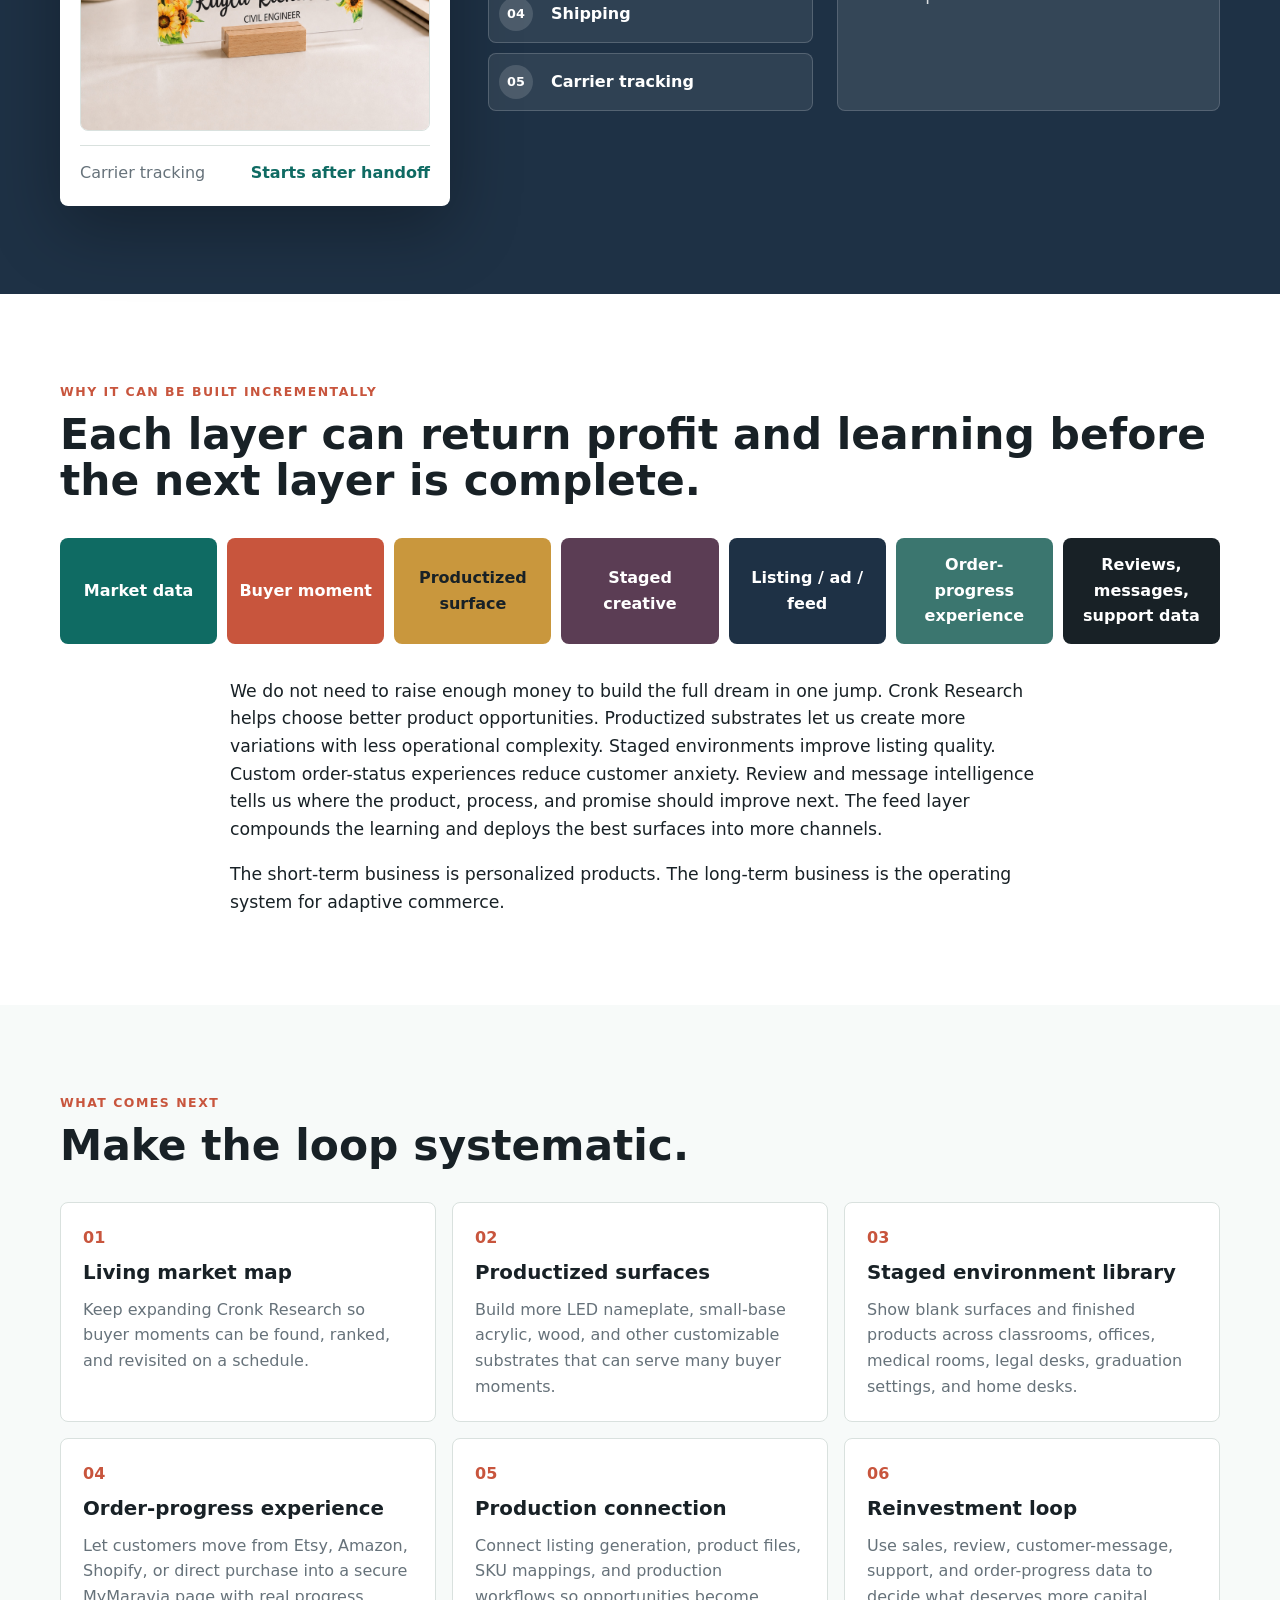
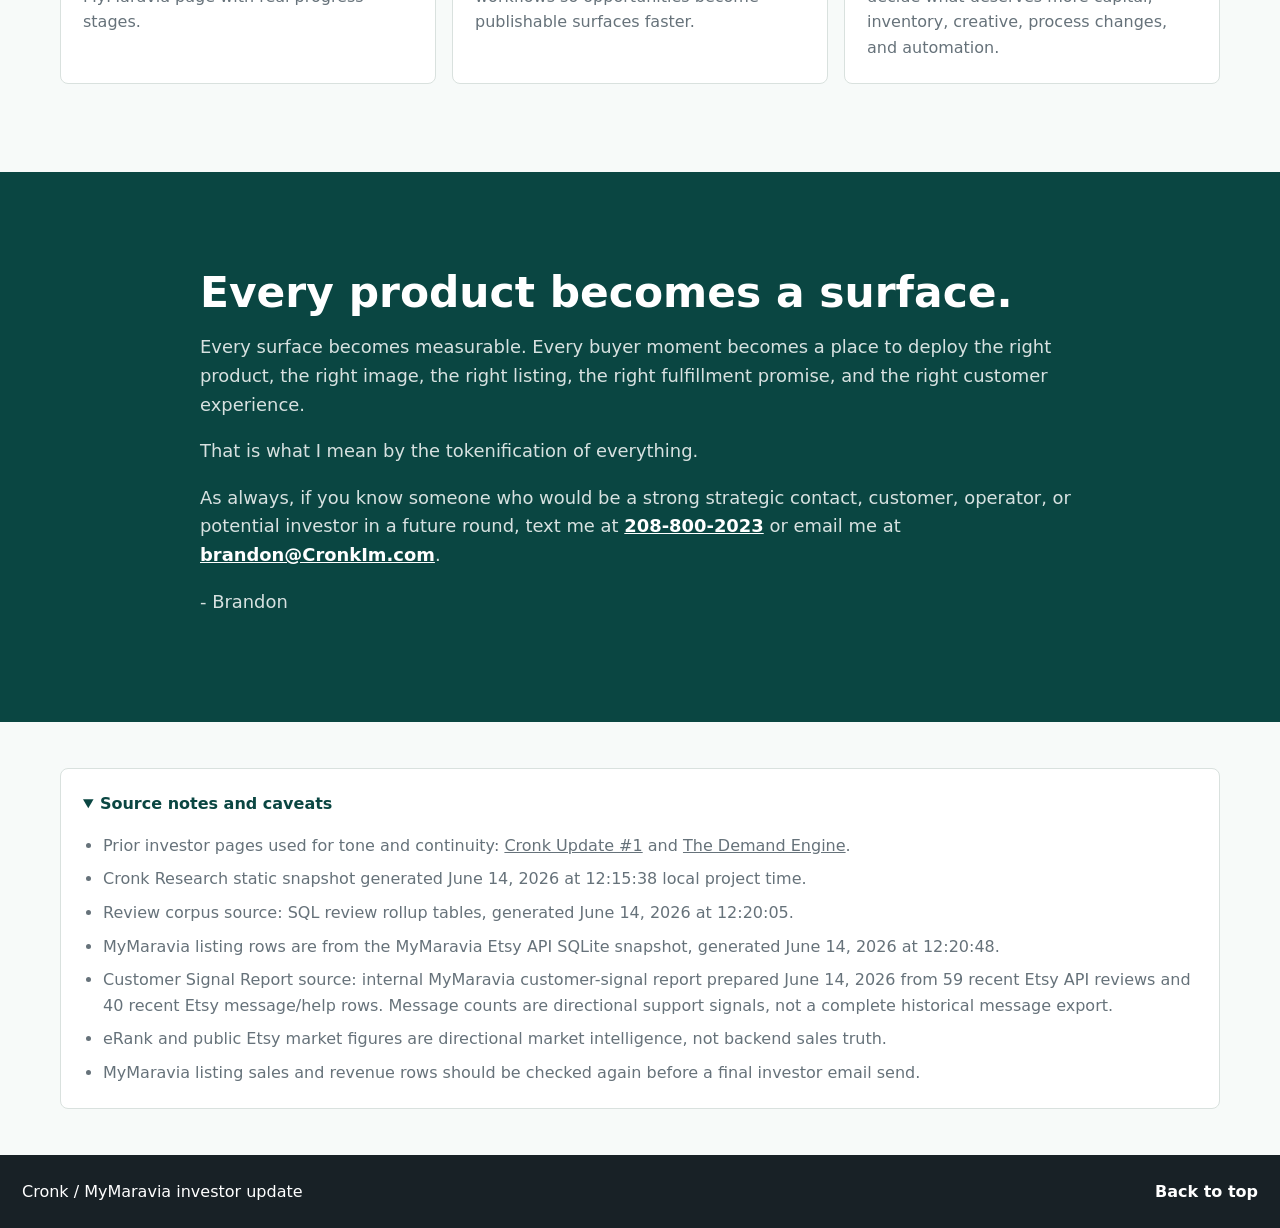
==== commit a24f8e3c: "Add customer signal improvement loop" ====
--- a/index.html
+++ b/index.html
@@ -23,6 +23,7 @@
         <div class="nav-links" aria-label="Page sections">
           <a href="#layers">Layers</a>
           <a href="#proof">Proof</a>
+          <a href="#signals">Signals</a>
           <a href="#experience">Experience</a>
           <a href="#next">Next</a>
         </div>
@@ -256,6 +257,90 @@
         </div>
       </section>
 
+      <section id="signals" class="section signal-section">
+        <div class="section-heading">
+          <p class="eyebrow">Closing the improvement loop</p>
+          <h2>Reviews and customer messages become process intelligence.</h2>
+          <p>A separate customer-signal report took recent reviews and Etsy message/help rows and turned them into semantic operating signals: what customers love, where trust leaks, and which fixes should become repeatable workflow.</p>
+          <a class="inline-link" href="assets/reports/mymaravia-customer-signal-report.pdf" target="_blank" rel="noopener">Open the customer signal report PDF</a>
+        </div>
+
+        <div class="signal-metrics" aria-label="Customer signal report metrics">
+          <div class="signal-metric">
+            <strong>59</strong>
+            <span>recent Etsy reviews analyzed</span>
+          </div>
+          <div class="signal-metric">
+            <strong>40</strong>
+            <span>recent message/help rows inspected</span>
+          </div>
+          <div class="signal-metric">
+            <strong>93%</strong>
+            <span>five-star rate in the review sample</span>
+          </div>
+          <div class="signal-metric">
+            <strong>5</strong>
+            <span>operating initiatives inferred from the signals</span>
+          </div>
+        </div>
+
+        <div class="signal-copy-grid">
+          <div class="prose">
+            <p>The strongest customer signal is emotional: buyers are not just buying decor. They are buying a personalized moment for a teacher, bride, doctor, graduate, coworker, or office.</p>
+            <p>The semantic inference layer separates product-market fit from operational friction. In the recent sample, 36 reviews mention beauty, quality, craftsmanship, or premium feel. 22 position the product as a successful gift moment. But 9 still mention shipping delay or promise friction, and message clusters show proof, instruction, QC, replacement, and tracking issues.</p>
+            <p>That lets Cronk close the loop: reviews and messages become themes, themes become defect and trust taxonomies, taxonomies become workflow changes, and weekly scoreboards show whether the process is actually improving.</p>
+          </div>
+          <div class="signal-loop-card">
+            <span>Semantic loop</span>
+            <ol>
+              <li>Read reviews and messages.</li>
+              <li>Infer themes, defect modes, and trust leaks.</li>
+              <li>Convert them into production briefs, proof triggers, QC gates, and remake workflows.</li>
+              <li>Measure the same signals weekly to see whether the fix worked.</li>
+            </ol>
+          </div>
+        </div>
+
+        <div class="signal-charts">
+          <figure>
+            <img src="assets/reports/review-theme-bars.png" alt="Bar chart showing recent review themes for MyMaravia">
+            <figcaption>Recent reviews show strong product appeal, gift success, and personalization value. Delay and QC mentions become process targets.</figcaption>
+          </figure>
+          <figure>
+            <img src="assets/reports/etsy-message-signal-bars.png" alt="Bar chart showing recent Etsy message issue clusters">
+            <figcaption>Recent message/help rows show where customer anxiety clusters: tracking, proof/custom intake, instruction fidelity, QC, and replacement visibility.</figcaption>
+          </figure>
+        </div>
+
+        <div class="initiative-row" aria-label="Improvement initiatives from customer signal report">
+          <article>
+            <span>Promise safety</span>
+            <h3>Make shipping promises harder to break</h3>
+            <p>Use delivery windows that match production plus carrier variability and trigger proactive buyer updates before the customer has to ask.</p>
+          </article>
+          <article>
+            <span>Instruction lock</span>
+            <h3>Create a production brief for every custom order</h3>
+            <p>Lock exact name, honorific, colors, icon, flag, logo, style, gift message, image file, and special notes where production cannot miss them.</p>
+          </article>
+          <article>
+            <span>Proof trigger</span>
+            <h3>Require mockups for high-risk customs</h3>
+            <p>Trigger a proof for logos, exact colors, replacements, rush deadlines, multi-item wedding orders, or buyer-supplied mockups.</p>
+          </article>
+          <article>
+            <span>QC gate</span>
+            <h3>Inspect the defect modes customers name</h3>
+            <p>Check scratches, chips, cracks, seams, smudges, orientation, LED function, and packaging protection before shipment.</p>
+          </article>
+          <article>
+            <span>Recovery system</span>
+            <h3>Turn remakes into managed cases</h3>
+            <p>Every remake gets an owner, reason, approved image, ETA, tracking readback, and scheduled update.</p>
+          </article>
+        </div>
+      </section>
+
       <section id="experience" class="section experience-section">
         <div class="section-heading">
           <p class="eyebrow">A custom product. A custom experience.</p>
@@ -322,11 +407,11 @@
           <div>Staged creative</div>
           <div>Listing / ad / feed</div>
           <div>Order-progress experience</div>
-          <div>Sales, reviews, support data</div>
+          <div>Reviews, messages, support data</div>
         </div>
 
         <div class="prose narrow">
-          <p>We do not need to raise enough money to build the full dream in one jump. Cronk Research helps choose better product opportunities. Productized substrates let us create more variations with less operational complexity. Staged environments improve listing quality. Custom order-status experiences reduce customer anxiety. The feed layer compounds the learning and deploys the best surfaces into more channels.</p>
+          <p>We do not need to raise enough money to build the full dream in one jump. Cronk Research helps choose better product opportunities. Productized substrates let us create more variations with less operational complexity. Staged environments improve listing quality. Custom order-status experiences reduce customer anxiety. Review and message intelligence tells us where the product, process, and promise should improve next. The feed layer compounds the learning and deploys the best surfaces into more channels.</p>
           <p>The short-term business is personalized products. The long-term business is the operating system for adaptive commerce.</p>
         </div>
       </section>
@@ -365,7 +450,7 @@
           <article>
             <span>06</span>
             <h3>Reinvestment loop</h3>
-            <p>Use sales, review, support, and order-progress data to decide what deserves more capital, inventory, creative, and automation.</p>
+            <p>Use sales, review, customer-message, support, and order-progress data to decide what deserves more capital, inventory, creative, process changes, and automation.</p>
           </article>
         </div>
       </section>
@@ -388,6 +473,7 @@
             <li>Cronk Research static snapshot generated June 14, 2026 at 12:15:38 local project time.</li>
             <li>Review corpus source: SQL review rollup tables, generated June 14, 2026 at 12:20:05.</li>
             <li>MyMaravia listing rows are from the MyMaravia Etsy API SQLite snapshot, generated June 14, 2026 at 12:20:48.</li>
+            <li>Customer Signal Report source: internal MyMaravia customer-signal report prepared June 14, 2026 from 59 recent Etsy API reviews and 40 recent Etsy message/help rows. Message counts are directional support signals, not a complete historical message export.</li>
             <li>eRank and public Etsy market figures are directional market intelligence, not backend sales truth.</li>
             <li>MyMaravia listing sales and revenue rows should be checked again before a final investor email send.</li>
           </ul>
--- a/styles.css
+++ b/styles.css
@@ -269,6 +269,10 @@
 .proof-grid,
 .layer-section > .layer-control,
 .layer-panels,
+.signal-metrics,
+.signal-copy-grid,
+.signal-charts,
+.initiative-row,
 .status-layout,
 .flywheel,
 .next-grid,
@@ -548,6 +552,120 @@
 .next-grid p {
   margin: 8px 0 0;
   color: var(--muted);
+}
+
+.section.signal-section {
+  background: #fbfcfb;
+}
+
+.signal-metrics {
+  display: grid;
+  grid-template-columns: repeat(4, minmax(0, 1fr));
+  gap: 14px;
+  margin-bottom: 28px;
+}
+
+.signal-metric {
+  min-height: 124px;
+  padding: 20px;
+  background: white;
+  border: 1px solid var(--line);
+  border-radius: var(--radius);
+  box-shadow: 0 12px 34px rgba(24, 33, 38, 0.07);
+}
+
+.signal-metric strong {
+  display: block;
+  color: var(--coral);
+  font-size: 2.4rem;
+  line-height: 1;
+}
+
+.signal-metric span {
+  display: block;
+  margin-top: 10px;
+  color: var(--muted);
+}
+
+.signal-copy-grid {
+  display: grid;
+  grid-template-columns: 1.15fr 0.85fr;
+  gap: 22px;
+  align-items: stretch;
+  margin-bottom: 28px;
+}
+
+.signal-loop-card {
+  padding: 24px;
+  color: white;
+  background: var(--plum);
+  border-radius: var(--radius);
+  box-shadow: var(--shadow);
+}
+
+.signal-loop-card span {
+  display: inline-flex;
+  margin-bottom: 12px;
+  color: #f6d18b;
+  font-size: 0.78rem;
+  font-weight: 850;
+  text-transform: uppercase;
+  letter-spacing: 0.1em;
+}
+
+.signal-loop-card ol {
+  margin: 0;
+  padding-left: 20px;
+}
+
+.signal-loop-card li + li {
+  margin-top: 10px;
+}
+
+.signal-charts {
+  display: grid;
+  grid-template-columns: repeat(2, minmax(0, 1fr));
+  gap: 16px;
+}
+
+.signal-charts figure img {
+  aspect-ratio: 1.85 / 1;
+  object-fit: cover;
+  object-position: left top;
+}
+
+.initiative-row {
+  display: grid;
+  grid-template-columns: repeat(5, minmax(0, 1fr));
+  gap: 12px;
+  margin-top: 24px;
+}
+
+.initiative-row article {
+  padding: 18px;
+  background: white;
+  border: 1px solid var(--line);
+  border-radius: var(--radius);
+}
+
+.initiative-row span {
+  color: var(--teal);
+  font-size: 0.76rem;
+  font-weight: 900;
+  text-transform: uppercase;
+  letter-spacing: 0.08em;
+}
+
+.initiative-row h3 {
+  margin: 10px 0 0;
+  font-size: 1.08rem;
+  line-height: 1.2;
+}
+
+.initiative-row p {
+  margin: 10px 0 0;
+  color: var(--muted);
+  font-size: 0.92rem;
 }
 
 .section.experience-section {
@@ -781,7 +899,7 @@
   font-weight: 850;
 }
 
-.sources-section {
+.section.sources-section {
   padding-top: 46px;
   padding-bottom: 46px;
   background: #f7faf9;
@@ -832,11 +950,14 @@
 
   .metrics-band,
   .proof-grid,
+  .signal-metrics,
+  .signal-charts,
   .next-grid {
     grid-template-columns: repeat(2, 1fr);
   }
 
   .section-grid,
+  .signal-copy-grid,
   .status-layout,
   .progress-panel {
     grid-template-columns: 1fr;
@@ -851,6 +972,10 @@
   }
 
   .flywheel {
+    grid-template-columns: repeat(2, minmax(0, 1fr));
+  }
+
+  .initiative-row {
     grid-template-columns: repeat(2, minmax(0, 1fr));
   }
 }
@@ -886,6 +1011,9 @@
 
   .metrics-band,
   .proof-grid,
+  .signal-metrics,
+  .signal-charts,
+  .initiative-row,
   .next-grid,
   .layer-control,
   .flywheel {
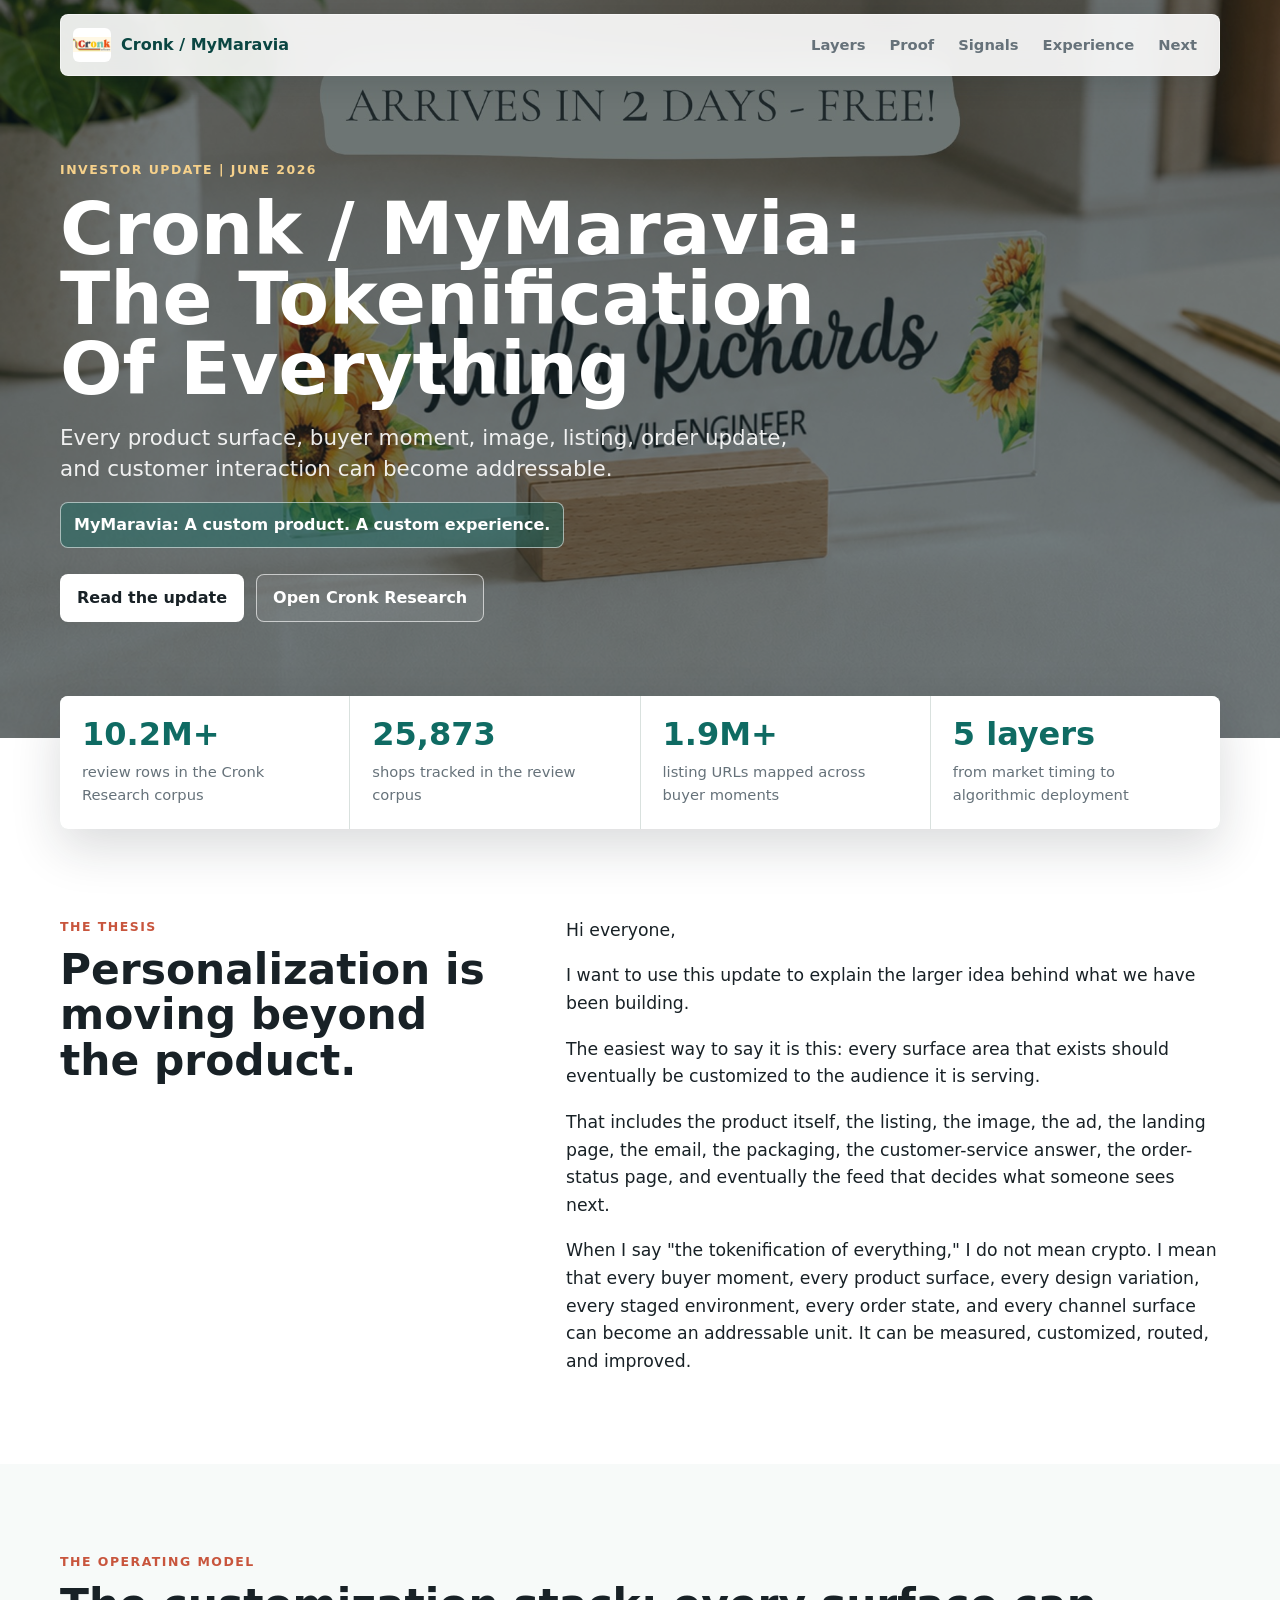
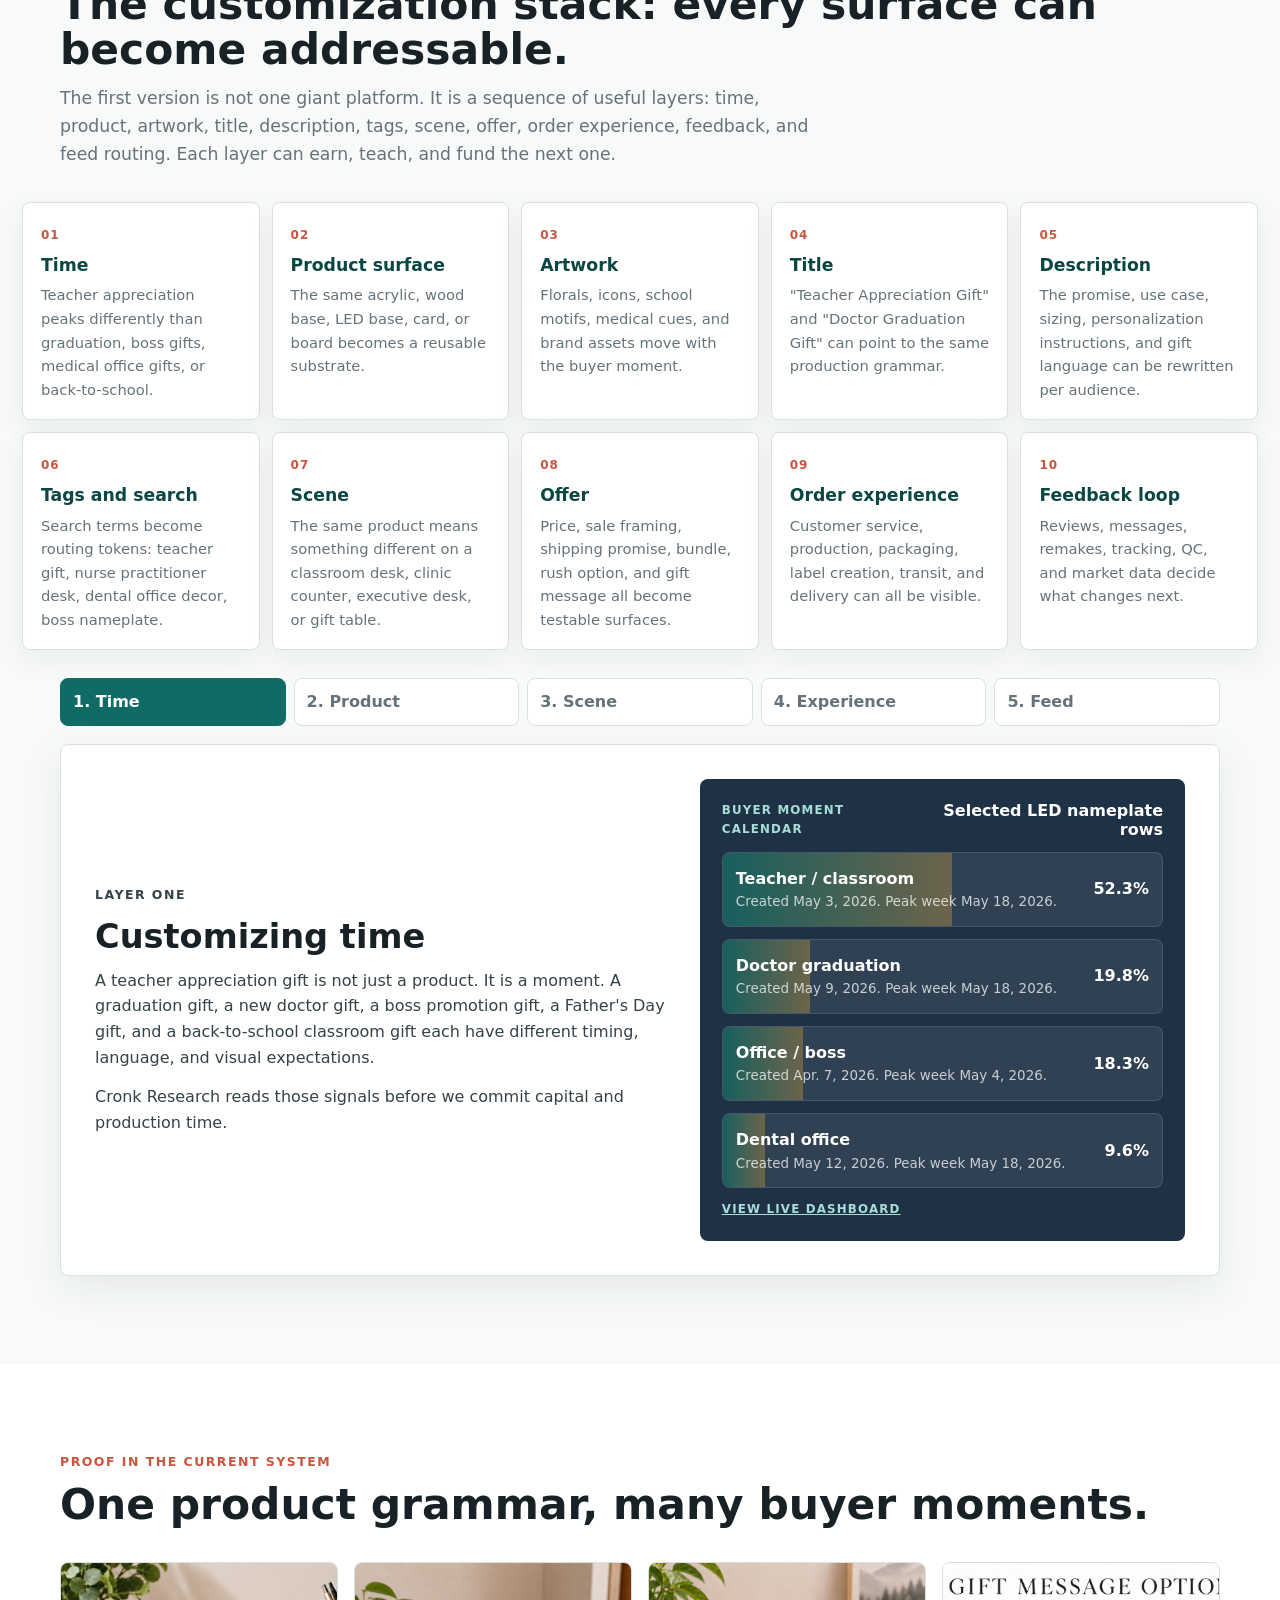
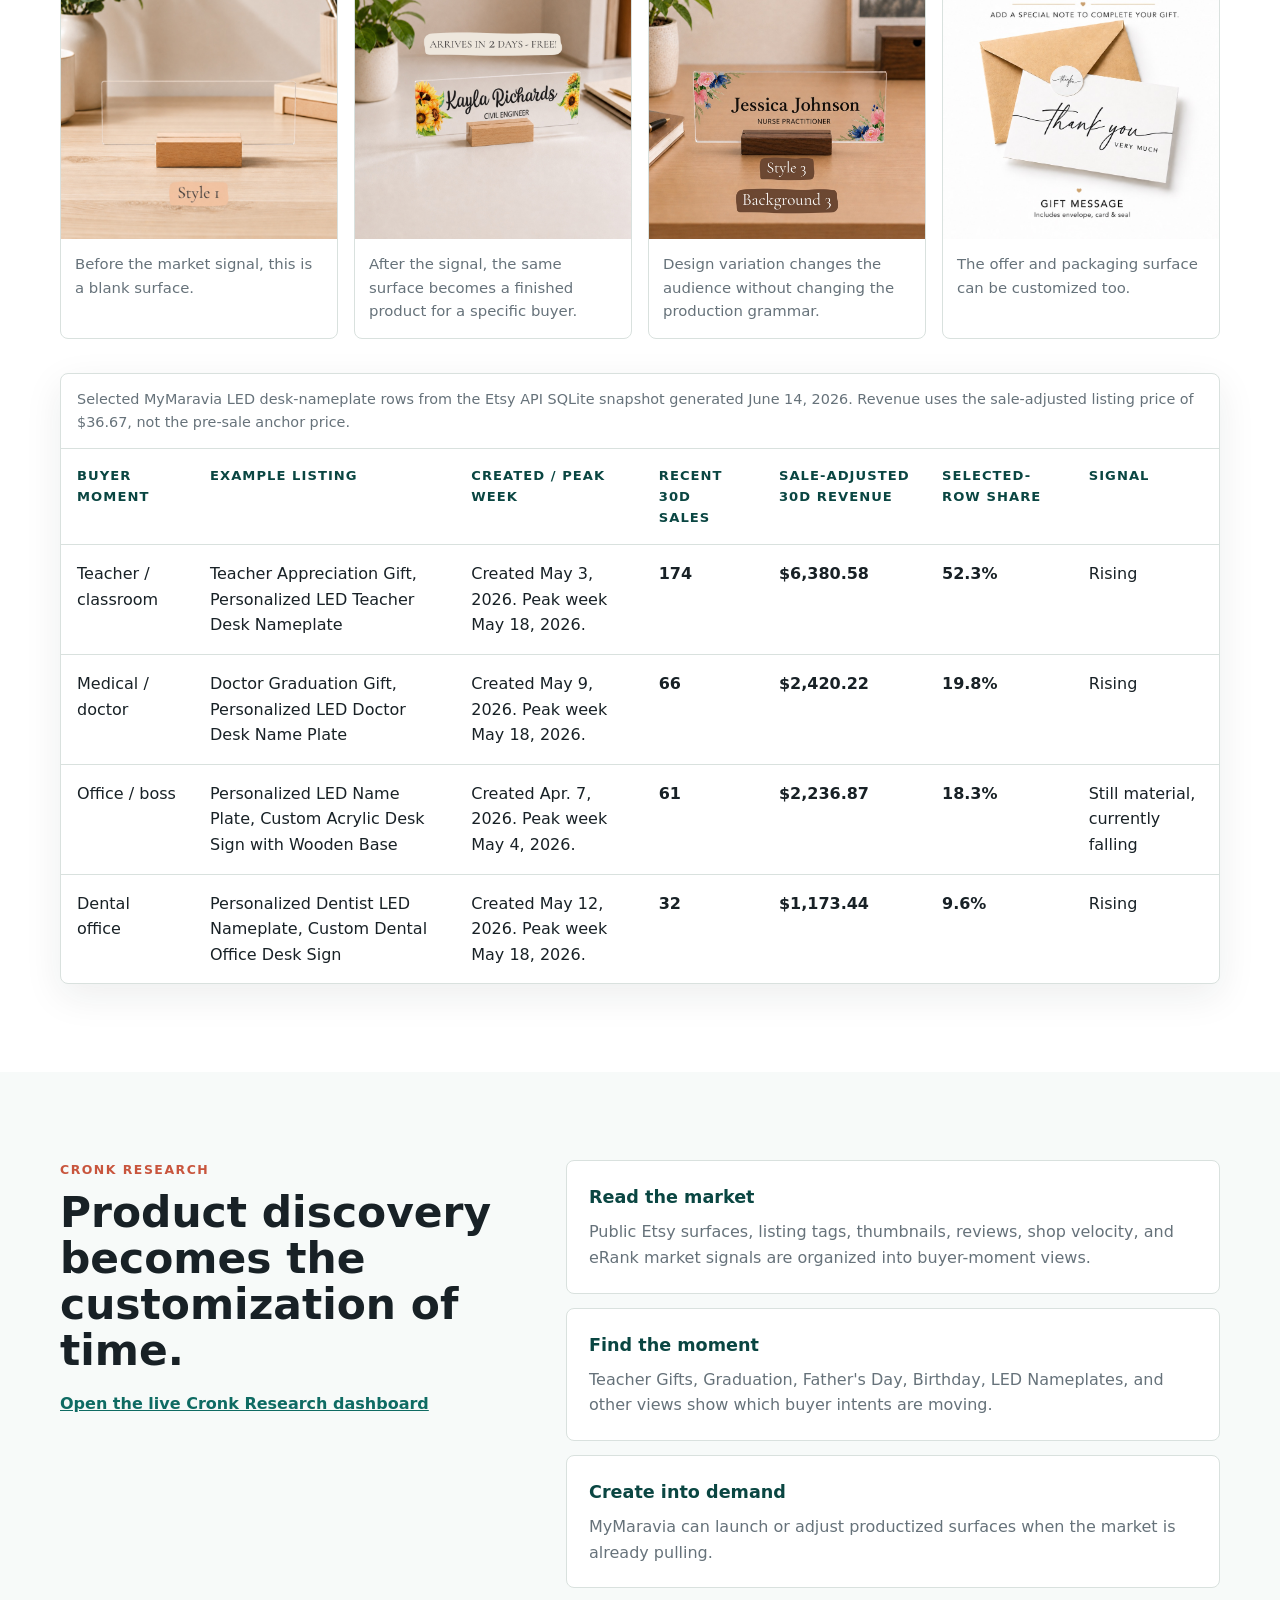
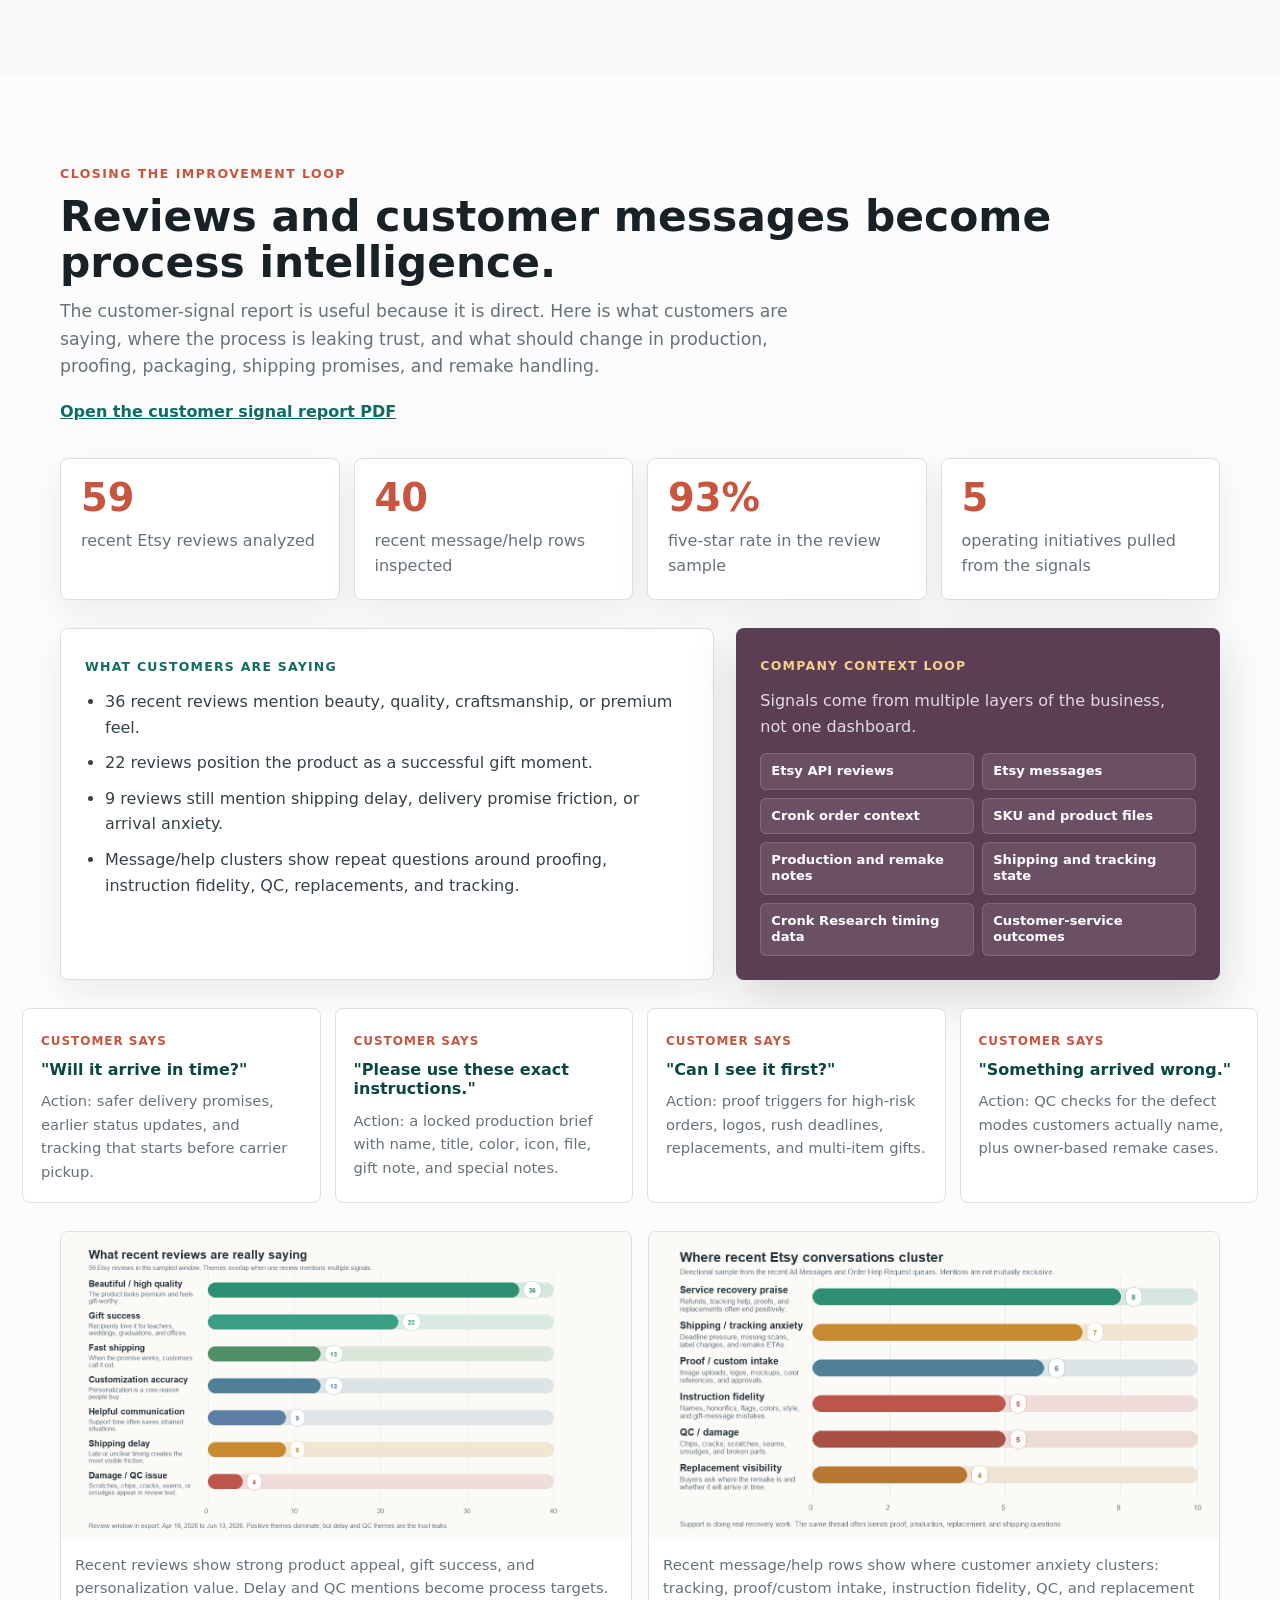
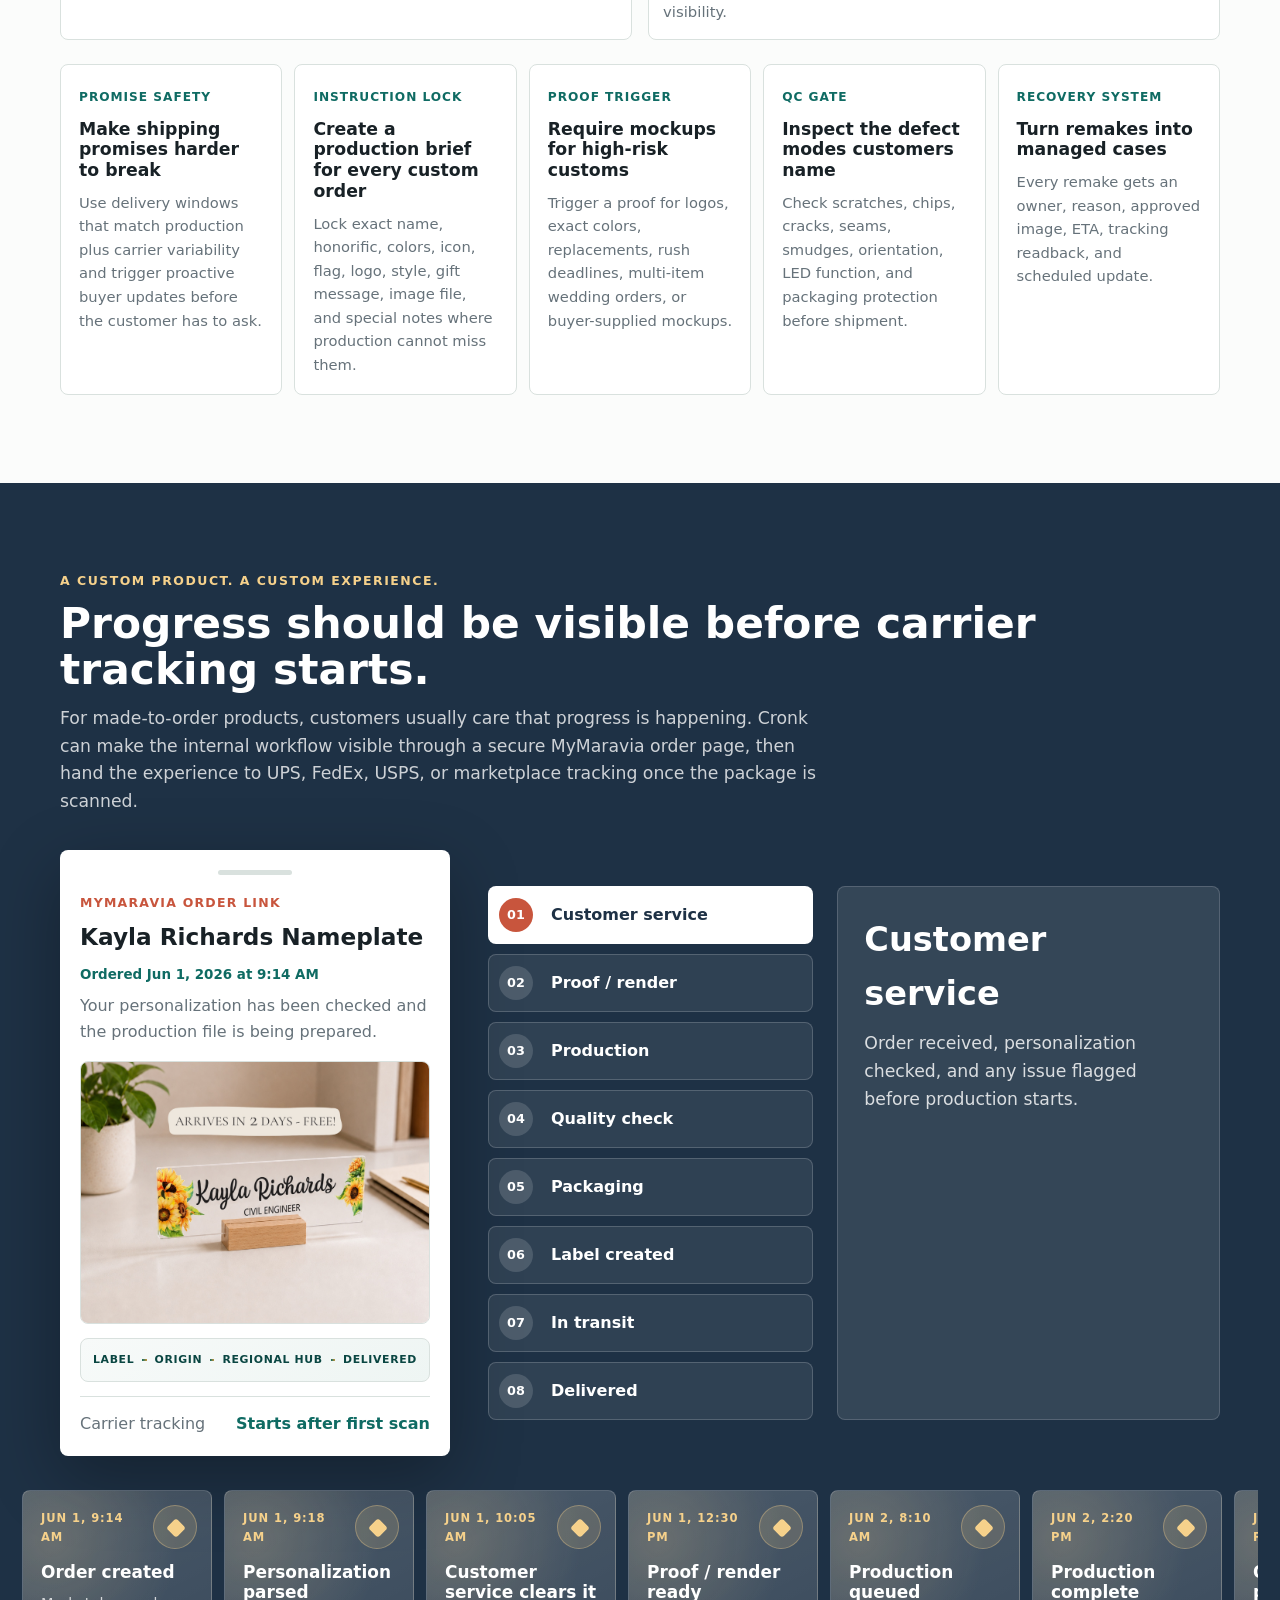
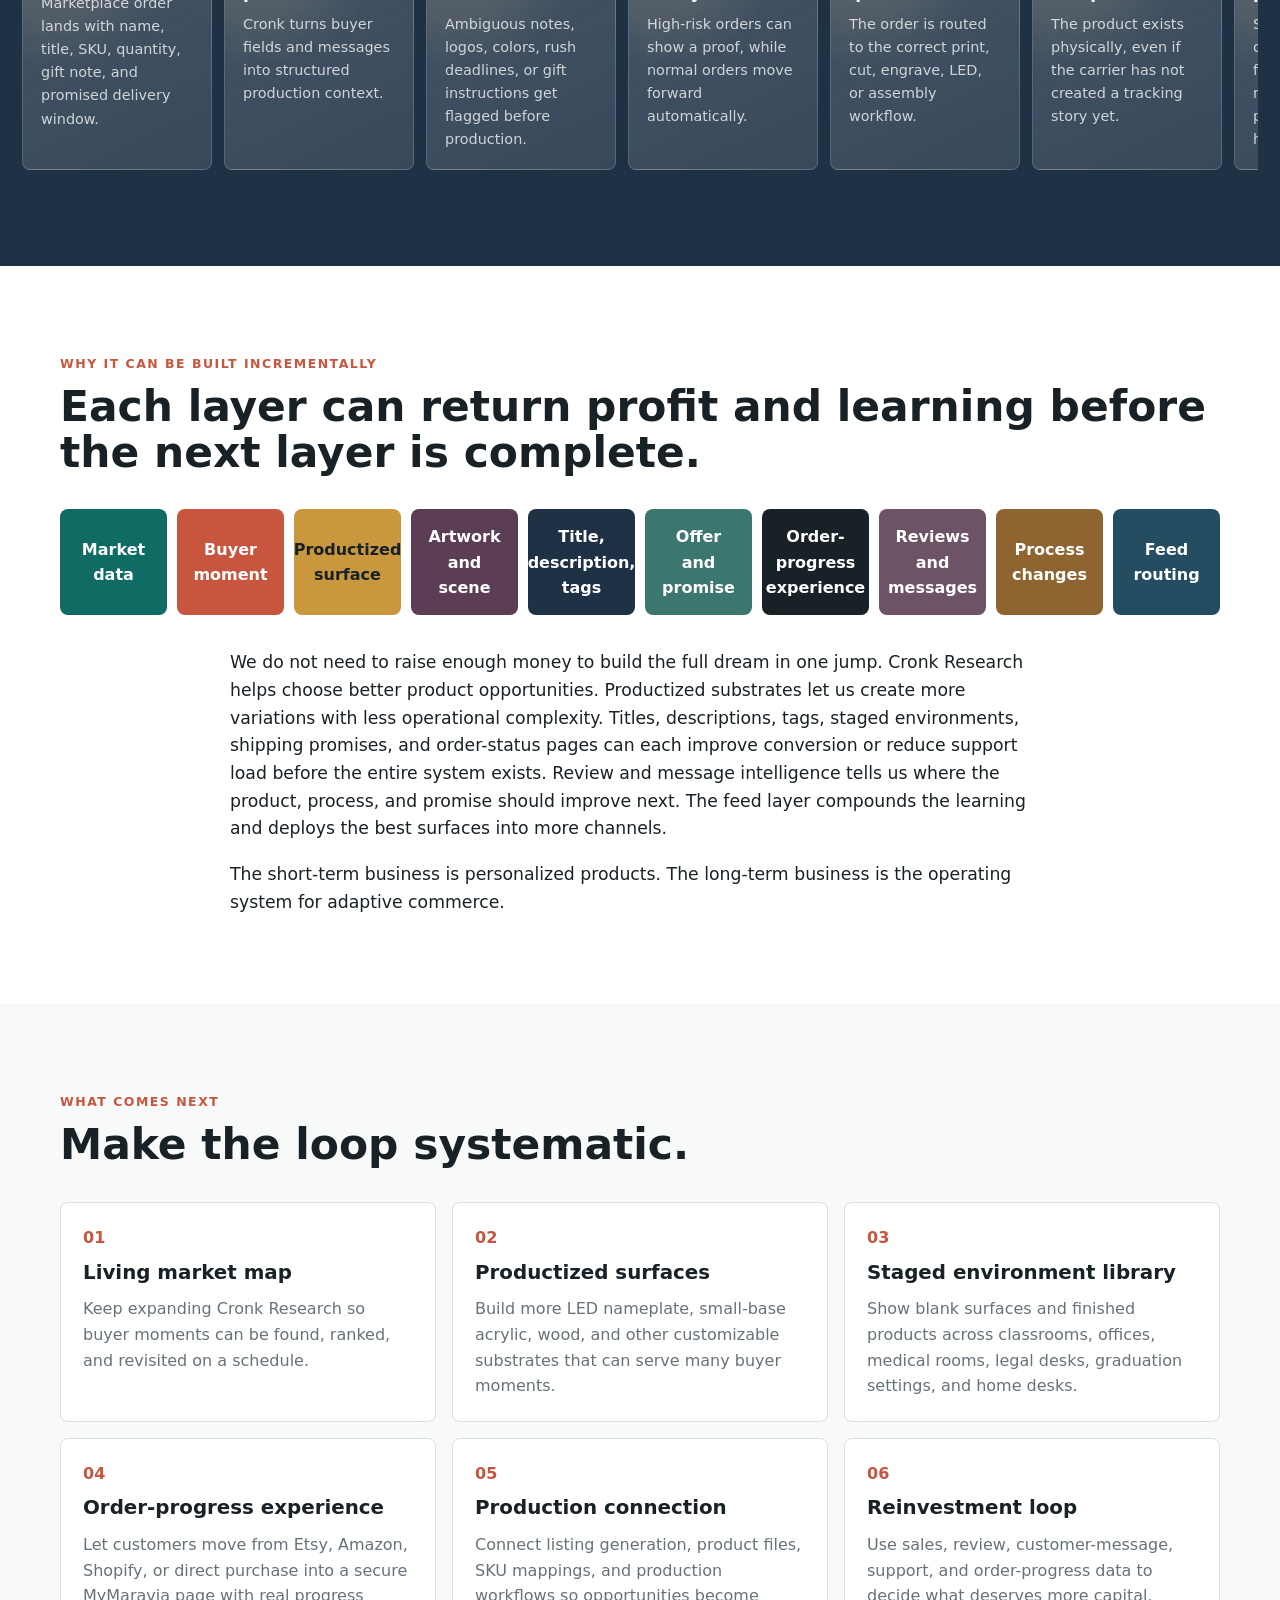
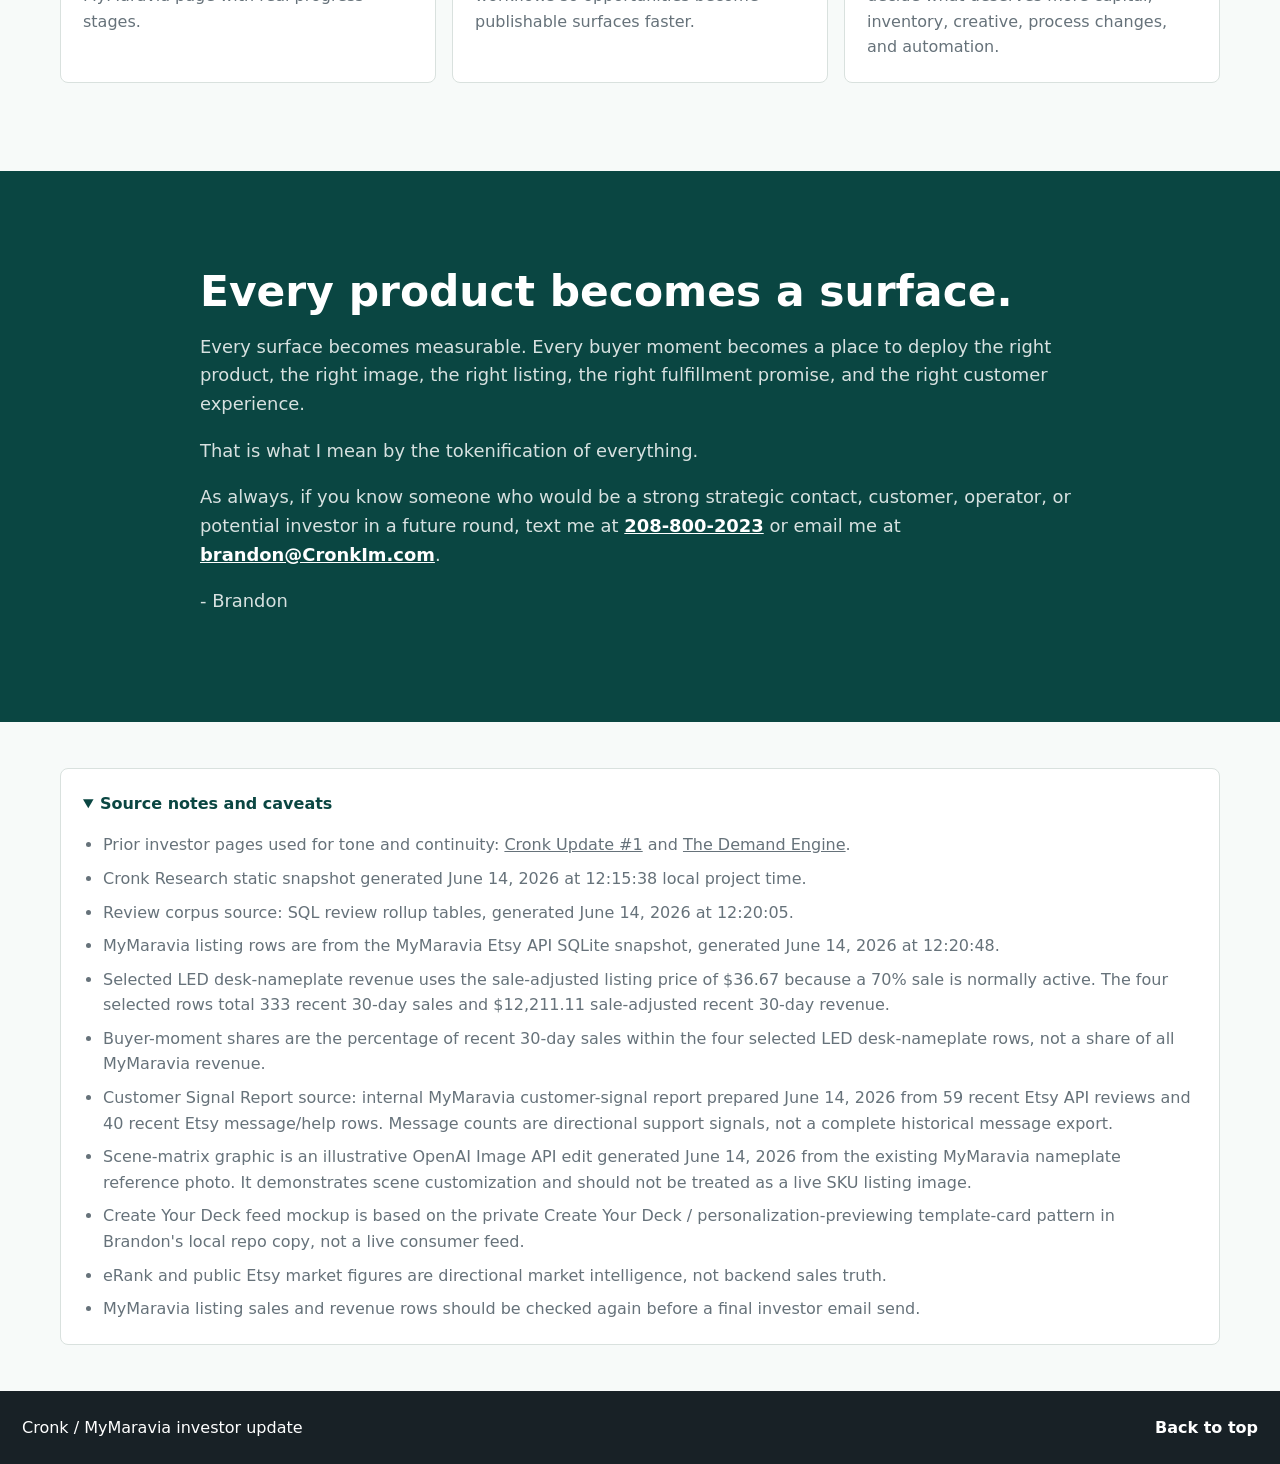
==== commit 7f47818d: "Expand tokenification investor letter" ====
--- a/index.html
+++ b/index.html
@@ -82,7 +82,61 @@
       <section id="layers" class="section layer-section">
         <div class="section-heading">
           <p class="eyebrow">The operating model</p>
-          <h2>Five layers of customization, each useful before the whole system is finished.</h2>
+          <h2>The customization stack: every surface can become addressable.</h2>
+          <p>The first version is not one giant platform. It is a sequence of useful layers: time, product, artwork, title, description, tags, scene, offer, order experience, feedback, and feed routing. Each layer can earn, teach, and fund the next one.</p>
+        </div>
+
+        <div class="stack-grid" aria-label="Expanded customization layers">
+          <article>
+            <span>01</span>
+            <strong>Time</strong>
+            <p>Teacher appreciation peaks differently than graduation, boss gifts, medical office gifts, or back-to-school.</p>
+          </article>
+          <article>
+            <span>02</span>
+            <strong>Product surface</strong>
+            <p>The same acrylic, wood base, LED base, card, or board becomes a reusable substrate.</p>
+          </article>
+          <article>
+            <span>03</span>
+            <strong>Artwork</strong>
+            <p>Florals, icons, school motifs, medical cues, and brand assets move with the buyer moment.</p>
+          </article>
+          <article>
+            <span>04</span>
+            <strong>Title</strong>
+            <p>"Teacher Appreciation Gift" and "Doctor Graduation Gift" can point to the same production grammar.</p>
+          </article>
+          <article>
+            <span>05</span>
+            <strong>Description</strong>
+            <p>The promise, use case, sizing, personalization instructions, and gift language can be rewritten per audience.</p>
+          </article>
+          <article>
+            <span>06</span>
+            <strong>Tags and search</strong>
+            <p>Search terms become routing tokens: teacher gift, nurse practitioner desk, dental office decor, boss nameplate.</p>
+          </article>
+          <article>
+            <span>07</span>
+            <strong>Scene</strong>
+            <p>The same product means something different on a classroom desk, clinic counter, executive desk, or gift table.</p>
+          </article>
+          <article>
+            <span>08</span>
+            <strong>Offer</strong>
+            <p>Price, sale framing, shipping promise, bundle, rush option, and gift message all become testable surfaces.</p>
+          </article>
+          <article>
+            <span>09</span>
+            <strong>Order experience</strong>
+            <p>Customer service, production, packaging, label creation, transit, and delivery can all be visible.</p>
+          </article>
+          <article>
+            <span>10</span>
+            <strong>Feedback loop</strong>
+            <p>Reviews, messages, remakes, tracking, QC, and market data decide what changes next.</p>
+          </article>
         </div>
 
         <div class="layer-control" role="tablist" aria-label="Customization layers">
@@ -101,9 +155,39 @@
               <p>A teacher appreciation gift is not just a product. It is a moment. A graduation gift, a new doctor gift, a boss promotion gift, a Father's Day gift, and a back-to-school classroom gift each have different timing, language, and visual expectations.</p>
               <p>Cronk Research reads those signals before we commit capital and production time.</p>
             </div>
-            <div class="research-card">
-              <span>Market map</span>
-              <strong>Teacher Gifts, Graduation, Father's Day, Birthday, LED Nameplates</strong>
+            <div class="buyer-moment-graphic" aria-label="Buyer moment timing graphic">
+              <div class="moment-header">
+                <span>Buyer moment calendar</span>
+                <strong>Selected LED nameplate rows</strong>
+              </div>
+              <div class="moment-row" style="--share: 52.3%;">
+                <div>
+                  <strong>Teacher / classroom</strong>
+                  <span>Created May 3, 2026. Peak week May 18, 2026.</span>
+                </div>
+                <em>52.3%</em>
+              </div>
+              <div class="moment-row" style="--share: 19.8%;">
+                <div>
+                  <strong>Doctor graduation</strong>
+                  <span>Created May 9, 2026. Peak week May 18, 2026.</span>
+                </div>
+                <em>19.8%</em>
+              </div>
+              <div class="moment-row" style="--share: 18.3%;">
+                <div>
+                  <strong>Office / boss</strong>
+                  <span>Created Apr. 7, 2026. Peak week May 4, 2026.</span>
+                </div>
+                <em>18.3%</em>
+              </div>
+              <div class="moment-row" style="--share: 9.6%;">
+                <div>
+                  <strong>Dental office</strong>
+                  <span>Created May 12, 2026. Peak week May 18, 2026.</span>
+                </div>
+                <em>9.6%</em>
+              </div>
               <a href="https://brandon9234.github.io/Cronk-Research/" target="_blank" rel="noopener">View live dashboard</a>
             </div>
           </article>
@@ -115,7 +199,16 @@
               <p>The nameplate is not just a listing. It is a productized surface: clear acrylic, base, repeatable production process, personalized design area, and a SKU mapping that can serve many buyer moments.</p>
               <p>Once the substrate is productized, the creative layer can move much faster.</p>
             </div>
-            <img src="assets/images/blank-surface.jpg" alt="Blank acrylic nameplate surface in a wooden base">
+            <div class="before-after">
+              <figure>
+                <img src="assets/images/blank-surface.jpg" alt="Blank acrylic nameplate surface in a wooden base">
+                <figcaption>Before: productized blank surface.</figcaption>
+              </figure>
+              <figure>
+                <img src="assets/images/hero-nameplate.jpg" alt="Finished personalized small-base nameplate staged on a desk">
+                <figcaption>After: personalized and staged for a buyer moment.</figcaption>
+              </figure>
+            </div>
           </article>
 
           <article class="layer-panel" data-layer-panel="scene">
@@ -125,7 +218,10 @@
               <p>The product is only part of what the buyer is buying. A classroom, medical office, executive desk, graduation table, wedding prep room, or home office changes what the product means.</p>
               <p>The scene is not decoration. The scene is targeting.</p>
             </div>
-            <img src="assets/images/hero-nameplate.jpg" alt="Finished personalized small-base nameplate shown on a warm desk scene">
+            <figure class="scene-matrix">
+              <img src="assets/images/scenes/same-nameplate-scenes.jpg" alt="Same acrylic desk nameplate staged in classroom, clinic, executive office, and gift-table scenes">
+              <figcaption>The same product surface can be routed into a classroom desk, clinic counter, executive office, or gift-table scene.</figcaption>
+            </figure>
           </article>
 
           <article class="layer-panel" data-layer-panel="experience">
@@ -135,11 +231,31 @@
               <p>For custom products, the customer often needs proof of progress before the UPS or FedEx scan exists. Cronk can expose where the order actually is: customer service, production, packaging, shipping, and then carrier tracking.</p>
               <p>This turns production context into customer-facing reassurance.</p>
             </div>
-            <div class="mini-progress" aria-label="Order progress summary">
-              <span class="complete">Customer service</span>
-              <span class="complete">Production</span>
-              <span>Packaging</span>
-              <span>Shipping</span>
+            <div class="order-journey-mini" aria-label="Compact order journey graphic">
+              <div class="mini-stop is-done">
+                <span>Jun 1</span>
+                <strong>Order created</strong>
+              </div>
+              <div class="mini-stop is-done">
+                <span>Jun 1</span>
+                <strong>Customer service</strong>
+              </div>
+              <div class="mini-stop is-done">
+                <span>Jun 2</span>
+                <strong>Production</strong>
+              </div>
+              <div class="mini-stop">
+                <span>Jun 2</span>
+                <strong>Packaging</strong>
+              </div>
+              <div class="mini-stop">
+                <span>Jun 3</span>
+                <strong>Label created</strong>
+              </div>
+              <div class="mini-stop">
+                <span>Jun 6</span>
+                <strong>Delivered</strong>
+              </div>
             </div>
           </article>
 
@@ -150,13 +266,27 @@
               <p>The feed does not have to start as a consumer app. It starts as practical routing: which listing to create, which staged image to test, which order-status update to show, and which surface deserves more capital.</p>
               <p>The long-term business is the operating system for adaptive commerce.</p>
             </div>
-            <div class="token-grid" aria-label="Addressable tokens">
-              <span>Buyer moment</span>
-              <span>Artwork</span>
-              <span>Listing</span>
-              <span>Scene</span>
-              <span>Price</span>
-              <span>Status</span>
+            <div class="feed-template-mock" aria-label="Algorithmic feed template cards">
+              <div class="feed-card is-selected">
+                <img src="assets/images/cards/wedding-favor-front.jpg" alt="Wedding favor card template">
+                <strong>Wedding favor</strong>
+                <span>Gift table scene</span>
+              </div>
+              <div class="feed-card">
+                <img src="assets/images/cards/learning-flashcard-front.jpg" alt="Learning flashcard card template">
+                <strong>Teacher gift</strong>
+                <span>Back-to-school timing</span>
+              </div>
+              <div class="feed-card">
+                <img src="assets/images/cards/affirmation-front.jpg" alt="Affirmation card template">
+                <strong>Self-care set</strong>
+                <span>Holiday bundle</span>
+              </div>
+              <div class="feed-card feed-card-text">
+                <span>Feed decision</span>
+                <strong>Template + artwork + title + tags + scene + promise</strong>
+                <p>The "card" is not just art. It is a bundle of surfaces selected for the moment.</p>
+              </div>
             </div>
           </article>
         </div>
@@ -174,28 +304,30 @@
             <figcaption>Before the market signal, this is a blank surface.</figcaption>
           </figure>
           <figure>
-            <img src="assets/images/style-board.jpg" alt="Small-base nameplate style board showing nine text designs">
-            <figcaption>Text styles turn the same surface into different customer-facing choices.</figcaption>
+            <img src="assets/images/hero-nameplate.jpg" alt="Finished personalized small-base nameplate staged on a warm desk">
+            <figcaption>After the signal, the same surface becomes a finished product for a specific buyer.</figcaption>
           </figure>
           <figure>
-            <img src="assets/images/background-board.jpg" alt="Small-base nameplate background board showing floral background options">
-            <figcaption>Backgrounds let the visual surface move toward different tastes and gift contexts.</figcaption>
+            <img src="assets/images/scenes/jessica-style-3.jpg" alt="Personalized Jessica Johnson nameplate with floral styling">
+            <figcaption>Design variation changes the audience without changing the production grammar.</figcaption>
           </figure>
           <figure>
-            <img src="assets/images/wood-choice.jpg" alt="Small-base nameplate showing beech and walnut base choices">
-            <figcaption>Even the base can become a personalized decision.</figcaption>
+            <img src="assets/images/scenes/gift-message-option.jpg" alt="Gift message option card and envelope">
+            <figcaption>The offer and packaging surface can be customized too.</figcaption>
           </figure>
         </div>
 
         <div class="table-wrap" aria-label="MyMaravia nameplate performance table">
           <table>
-            <caption>Selected MyMaravia LED desk-nameplate rows from the Etsy API SQLite snapshot generated June 14, 2026.</caption>
+            <caption>Selected MyMaravia LED desk-nameplate rows from the Etsy API SQLite snapshot generated June 14, 2026. Revenue uses the sale-adjusted listing price of $36.67, not the pre-sale anchor price.</caption>
             <thead>
               <tr>
                 <th scope="col">Buyer moment</th>
                 <th scope="col">Example listing</th>
+                <th scope="col">Created / peak week</th>
                 <th scope="col">Recent 30D sales</th>
-                <th scope="col">Recent 30D revenue</th>
+                <th scope="col">Sale-adjusted 30D revenue</th>
+                <th scope="col">Selected-row share</th>
                 <th scope="col">Signal</th>
               </tr>
             </thead>
@@ -203,29 +335,37 @@
               <tr>
                 <td>Teacher / classroom</td>
                 <td>Teacher Appreciation Gift, Personalized LED Teacher Desk Nameplate</td>
-                <td>175</td>
-                <td>$14,782.79</td>
+                <td>Created May 3, 2026. Peak week May 18, 2026.</td>
+                <td>174</td>
+                <td>$6,380.58</td>
+                <td>52.3%</td>
                 <td>Rising</td>
               </tr>
               <tr>
                 <td>Medical / doctor</td>
                 <td>Doctor Graduation Gift, Personalized LED Doctor Desk Name Plate</td>
+                <td>Created May 9, 2026. Peak week May 18, 2026.</td>
                 <td>66</td>
-                <td>$5,565.50</td>
+                <td>$2,420.22</td>
+                <td>19.8%</td>
                 <td>Rising</td>
               </tr>
               <tr>
                 <td>Office / boss</td>
                 <td>Personalized LED Name Plate, Custom Acrylic Desk Sign with Wooden Base</td>
+                <td>Created Apr. 7, 2026. Peak week May 4, 2026.</td>
                 <td>61</td>
-                <td>$5,118.85</td>
-                <td>Existing demand</td>
+                <td>$2,236.87</td>
+                <td>18.3%</td>
+                <td>Still material, currently falling</td>
               </tr>
               <tr>
                 <td>Dental office</td>
                 <td>Personalized Dentist LED Nameplate, Custom Dental Office Desk Sign</td>
+                <td>Created May 12, 2026. Peak week May 18, 2026.</td>
                 <td>32</td>
-                <td>$2,665.97</td>
+                <td>$1,173.44</td>
+                <td>9.6%</td>
                 <td>Rising</td>
               </tr>
             </tbody>
@@ -261,7 +401,7 @@
         <div class="section-heading">
           <p class="eyebrow">Closing the improvement loop</p>
           <h2>Reviews and customer messages become process intelligence.</h2>
-          <p>A separate customer-signal report took recent reviews and Etsy message/help rows and turned them into semantic operating signals: what customers love, where trust leaks, and which fixes should become repeatable workflow.</p>
+          <p>The customer-signal report is useful because it is direct. Here is what customers are saying, where the process is leaking trust, and what should change in production, proofing, packaging, shipping promises, and remake handling.</p>
           <a class="inline-link" href="assets/reports/mymaravia-customer-signal-report.pdf" target="_blank" rel="noopener">Open the customer signal report PDF</a>
         </div>
 
@@ -280,25 +420,57 @@
           </div>
           <div class="signal-metric">
             <strong>5</strong>
-            <span>operating initiatives inferred from the signals</span>
+            <span>operating initiatives pulled from the signals</span>
           </div>
         </div>
 
         <div class="signal-copy-grid">
-          <div class="prose">
-            <p>The strongest customer signal is emotional: buyers are not just buying decor. They are buying a personalized moment for a teacher, bride, doctor, graduate, coworker, or office.</p>
-            <p>The semantic inference layer separates product-market fit from operational friction. In the recent sample, 36 reviews mention beauty, quality, craftsmanship, or premium feel. 22 position the product as a successful gift moment. But 9 still mention shipping delay or promise friction, and message clusters show proof, instruction, QC, replacement, and tracking issues.</p>
-            <p>That lets Cronk close the loop: reviews and messages become themes, themes become defect and trust taxonomies, taxonomies become workflow changes, and weekly scoreboards show whether the process is actually improving.</p>
+          <div class="customer-says-card">
+            <span>What customers are saying</span>
+            <ul>
+              <li>36 recent reviews mention beauty, quality, craftsmanship, or premium feel.</li>
+              <li>22 reviews position the product as a successful gift moment.</li>
+              <li>9 reviews still mention shipping delay, delivery promise friction, or arrival anxiety.</li>
+              <li>Message/help clusters show repeat questions around proofing, instruction fidelity, QC, replacements, and tracking.</li>
+            </ul>
           </div>
           <div class="signal-loop-card">
-            <span>Semantic loop</span>
-            <ol>
-              <li>Read reviews and messages.</li>
-              <li>Infer themes, defect modes, and trust leaks.</li>
-              <li>Convert them into production briefs, proof triggers, QC gates, and remake workflows.</li>
-              <li>Measure the same signals weekly to see whether the fix worked.</li>
-            </ol>
-          </div>
+            <span>Company context loop</span>
+            <p>Signals come from multiple layers of the business, not one dashboard.</p>
+            <div class="context-chip-grid" aria-label="Company data layers">
+              <strong>Etsy API reviews</strong>
+              <strong>Etsy messages</strong>
+              <strong>Cronk order context</strong>
+              <strong>SKU and product files</strong>
+              <strong>Production and remake notes</strong>
+              <strong>Shipping and tracking state</strong>
+              <strong>Cronk Research timing data</strong>
+              <strong>Customer-service outcomes</strong>
+            </div>
+          </div>
+        </div>
+
+        <div class="action-grid" aria-label="Actions generated from customer signals">
+          <article>
+            <span>Customer says</span>
+            <strong>"Will it arrive in time?"</strong>
+            <p>Action: safer delivery promises, earlier status updates, and tracking that starts before carrier pickup.</p>
+          </article>
+          <article>
+            <span>Customer says</span>
+            <strong>"Please use these exact instructions."</strong>
+            <p>Action: a locked production brief with name, title, color, icon, file, gift note, and special notes.</p>
+          </article>
+          <article>
+            <span>Customer says</span>
+            <strong>"Can I see it first?"</strong>
+            <p>Action: proof triggers for high-risk orders, logos, rush deadlines, replacements, and multi-item gifts.</p>
+          </article>
+          <article>
+            <span>Customer says</span>
+            <strong>"Something arrived wrong."</strong>
+            <p>Action: QC checks for the defect modes customers actually name, plus owner-based remake cases.</p>
+          </article>
         </div>
 
         <div class="signal-charts">
@@ -345,7 +517,7 @@
         <div class="section-heading">
           <p class="eyebrow">A custom product. A custom experience.</p>
           <h2>Progress should be visible before carrier tracking starts.</h2>
-          <p>For made-to-order products, customers usually care that progress is happening. Cronk can make the internal workflow visible through a secure MyMaravia order page.</p>
+          <p>For made-to-order products, customers usually care that progress is happening. Cronk can make the internal workflow visible through a secure MyMaravia order page, then hand the experience to UPS, FedEx, USPS, or marketplace tracking once the package is scanned.</p>
         </div>
 
         <div class="status-layout">
@@ -353,13 +525,23 @@
             <div class="phone-bar"></div>
             <p class="status-label">MyMaravia order link</p>
             <h3>Kayla Richards Nameplate</h3>
+            <p class="status-date">Ordered Jun 1, 2026 at 9:14 AM</p>
             <p class="status-copy" id="status-copy">Your personalization has been checked and the production file is being prepared.</p>
             <div class="status-art">
               <img src="assets/images/hero-nameplate.jpg" alt="Personalized nameplate order preview">
             </div>
+            <div class="mini-map" aria-label="Shipping map preview">
+              <span>Label</span>
+              <i></i>
+              <span>Origin</span>
+              <i></i>
+              <span>Regional hub</span>
+              <i></i>
+              <span>Delivered</span>
+            </div>
             <div class="carrier-note">
               <span>Carrier tracking</span>
-              <strong>Starts after handoff</strong>
+              <strong>Starts after first scan</strong>
             </div>
           </div>
 
@@ -369,21 +551,33 @@
                 <span>01</span>
                 Customer service
               </button>
+              <button class="stage-button" type="button" data-status="proof" aria-selected="false">
+                <span>02</span>
+                Proof / render
+              </button>
               <button class="stage-button" type="button" data-status="production" aria-selected="false">
-                <span>02</span>
+                <span>03</span>
                 Production
               </button>
+              <button class="stage-button" type="button" data-status="qc" aria-selected="false">
+                <span>04</span>
+                Quality check
+              </button>
               <button class="stage-button" type="button" data-status="packaging" aria-selected="false">
-                <span>03</span>
+                <span>05</span>
                 Packaging
               </button>
-              <button class="stage-button" type="button" data-status="shipping" aria-selected="false">
-                <span>04</span>
-                Shipping
+              <button class="stage-button" type="button" data-status="label" aria-selected="false">
+                <span>06</span>
+                Label created
               </button>
-              <button class="stage-button" type="button" data-status="carrier" aria-selected="false">
-                <span>05</span>
-                Carrier tracking
+              <button class="stage-button" type="button" data-status="transit" aria-selected="false">
+                <span>07</span>
+                In transit
+              </button>
+              <button class="stage-button" type="button" data-status="delivered" aria-selected="false">
+                <span>08</span>
+                Delivered
               </button>
             </div>
             <div class="experience-copy">
@@ -391,6 +585,64 @@
               <p id="stage-body">Order received, personalization checked, and any issue flagged before production starts.</p>
             </div>
           </div>
+        </div>
+
+        <div class="journey-timeline" aria-label="Example granular order timeline">
+          <article>
+            <span>Jun 1, 9:14 AM</span>
+            <strong>Order created</strong>
+            <p>Marketplace order lands with name, title, SKU, quantity, gift note, and promised delivery window.</p>
+          </article>
+          <article>
+            <span>Jun 1, 9:18 AM</span>
+            <strong>Personalization parsed</strong>
+            <p>Cronk turns buyer fields and messages into structured production context.</p>
+          </article>
+          <article>
+            <span>Jun 1, 10:05 AM</span>
+            <strong>Customer service clears it</strong>
+            <p>Ambiguous notes, logos, colors, rush deadlines, or gift instructions get flagged before production.</p>
+          </article>
+          <article>
+            <span>Jun 1, 12:30 PM</span>
+            <strong>Proof / render ready</strong>
+            <p>High-risk orders can show a proof, while normal orders move forward automatically.</p>
+          </article>
+          <article>
+            <span>Jun 2, 8:10 AM</span>
+            <strong>Production queued</strong>
+            <p>The order is routed to the correct print, cut, engrave, LED, or assembly workflow.</p>
+          </article>
+          <article>
+            <span>Jun 2, 2:20 PM</span>
+            <strong>Production complete</strong>
+            <p>The product exists physically, even if the carrier has not created a tracking story yet.</p>
+          </article>
+          <article>
+            <span>Jun 2, 4:35 PM</span>
+            <strong>QC and packaging</strong>
+            <p>Scratch, chip, color, orientation, LED function, special note, and package-protection checks happen here.</p>
+          </article>
+          <article>
+            <span>Jun 3, 8:12 AM</span>
+            <strong>Label created</strong>
+            <p>The customer sees the package is staged for handoff before the first external carrier scan.</p>
+          </article>
+          <article>
+            <span>Jun 3, 5:44 PM</span>
+            <strong>Carrier pickup</strong>
+            <p>UPS, FedEx, USPS, Amazon, Etsy, or Shopify tracking can now update the customer page.</p>
+          </article>
+          <article>
+            <span>Jun 4-5</span>
+            <strong>U.S. transit</strong>
+            <p>Origin facility, regional hub, destination facility, and out-for-delivery events become a simple map.</p>
+          </article>
+          <article>
+            <span>Jun 6</span>
+            <strong>Delivered</strong>
+            <p>The page can close the loop with care instructions, review request timing, and remake support if needed.</p>
+          </article>
         </div>
       </section>
 
@@ -404,14 +656,17 @@
           <div>Market data</div>
           <div>Buyer moment</div>
           <div>Productized surface</div>
-          <div>Staged creative</div>
-          <div>Listing / ad / feed</div>
+          <div>Artwork and scene</div>
+          <div>Title, description, tags</div>
+          <div>Offer and promise</div>
           <div>Order-progress experience</div>
-          <div>Reviews, messages, support data</div>
+          <div>Reviews and messages</div>
+          <div>Process changes</div>
+          <div>Feed routing</div>
         </div>
 
         <div class="prose narrow">
-          <p>We do not need to raise enough money to build the full dream in one jump. Cronk Research helps choose better product opportunities. Productized substrates let us create more variations with less operational complexity. Staged environments improve listing quality. Custom order-status experiences reduce customer anxiety. Review and message intelligence tells us where the product, process, and promise should improve next. The feed layer compounds the learning and deploys the best surfaces into more channels.</p>
+          <p>We do not need to raise enough money to build the full dream in one jump. Cronk Research helps choose better product opportunities. Productized substrates let us create more variations with less operational complexity. Titles, descriptions, tags, staged environments, shipping promises, and order-status pages can each improve conversion or reduce support load before the entire system exists. Review and message intelligence tells us where the product, process, and promise should improve next. The feed layer compounds the learning and deploys the best surfaces into more channels.</p>
           <p>The short-term business is personalized products. The long-term business is the operating system for adaptive commerce.</p>
         </div>
       </section>
@@ -473,7 +728,11 @@
             <li>Cronk Research static snapshot generated June 14, 2026 at 12:15:38 local project time.</li>
             <li>Review corpus source: SQL review rollup tables, generated June 14, 2026 at 12:20:05.</li>
             <li>MyMaravia listing rows are from the MyMaravia Etsy API SQLite snapshot, generated June 14, 2026 at 12:20:48.</li>
+            <li>Selected LED desk-nameplate revenue uses the sale-adjusted listing price of $36.67 because a 70% sale is normally active. The four selected rows total 333 recent 30-day sales and $12,211.11 sale-adjusted recent 30-day revenue.</li>
+            <li>Buyer-moment shares are the percentage of recent 30-day sales within the four selected LED desk-nameplate rows, not a share of all MyMaravia revenue.</li>
             <li>Customer Signal Report source: internal MyMaravia customer-signal report prepared June 14, 2026 from 59 recent Etsy API reviews and 40 recent Etsy message/help rows. Message counts are directional support signals, not a complete historical message export.</li>
+            <li>Scene-matrix graphic is an illustrative OpenAI Image API edit generated June 14, 2026 from the existing MyMaravia nameplate reference photo. It demonstrates scene customization and should not be treated as a live SKU listing image.</li>
+            <li>Create Your Deck feed mockup is based on the private Create Your Deck / personalization-previewing template-card pattern in Brandon's local repo copy, not a live consumer feed.</li>
             <li>eRank and public Etsy market figures are directional market intelligence, not backend sales truth.</li>
             <li>MyMaravia listing sales and revenue rows should be checked again before a final investor email send.</li>
           </ul>
--- a/styles.css
+++ b/styles.css
@@ -324,6 +324,43 @@
   margin: 34px auto 0;
 }
 
+.stack-grid {
+  display: grid;
+  grid-template-columns: repeat(5, minmax(0, 1fr));
+  gap: 12px;
+  margin-bottom: 28px;
+}
+
+.stack-grid article {
+  min-height: 184px;
+  padding: 18px;
+  background: white;
+  border: 1px solid var(--line);
+  border-radius: var(--radius);
+  box-shadow: 0 10px 28px rgba(24, 33, 38, 0.06);
+}
+
+.stack-grid span {
+  color: var(--coral);
+  font-size: 0.75rem;
+  font-weight: 900;
+  letter-spacing: 0.08em;
+}
+
+.stack-grid strong {
+  display: block;
+  margin-top: 8px;
+  color: var(--teal-dark);
+  font-size: 1.08rem;
+  line-height: 1.2;
+}
+
+.stack-grid p {
+  margin: 8px 0 0;
+  color: var(--muted);
+  font-size: 0.92rem;
+}
+
 .layer-control {
   display: grid;
   grid-template-columns: repeat(5, minmax(0, 1fr));
@@ -424,6 +461,237 @@
   font-weight: 800;
 }
 
+.buyer-moment-graphic {
+  padding: 22px;
+  border-radius: var(--radius);
+  background: var(--navy);
+  color: white;
+  display: grid;
+  gap: 12px;
+}
+
+.moment-header {
+  display: flex;
+  justify-content: space-between;
+  gap: 14px;
+  align-items: flex-start;
+}
+
+.moment-header span,
+.buyer-moment-graphic > a {
+  color: #a8ded8;
+  font-weight: 850;
+  text-transform: uppercase;
+  letter-spacing: 0.1em;
+  font-size: 0.74rem;
+}
+
+.moment-header strong {
+  text-align: right;
+  line-height: 1.2;
+}
+
+.moment-row {
+  position: relative;
+  display: grid;
+  grid-template-columns: 1fr auto;
+  gap: 12px;
+  overflow: hidden;
+  padding: 13px;
+  border: 1px solid rgba(255, 255, 255, 0.12);
+  border-radius: var(--radius);
+  background: rgba(255, 255, 255, 0.08);
+}
+
+.moment-row::before {
+  content: "";
+  position: absolute;
+  inset: 0 auto 0 0;
+  width: var(--share);
+  min-width: 9%;
+  background: linear-gradient(90deg, rgba(15, 107, 99, 0.72), rgba(201, 151, 61, 0.4));
+}
+
+.moment-row > * {
+  position: relative;
+}
+
+.moment-row strong,
+.moment-row span {
+  display: block;
+}
+
+.moment-row span {
+  color: rgba(255, 255, 255, 0.74);
+  font-size: 0.84rem;
+}
+
+.moment-row em {
+  align-self: center;
+  font-style: normal;
+  font-weight: 900;
+}
+
+.before-after {
+  display: grid;
+  grid-template-columns: repeat(2, minmax(0, 1fr));
+  gap: 12px;
+}
+
+.before-after figure img,
+.scene-card img,
+.feed-card img {
+  width: 100%;
+  border-radius: 0;
+  border: 0;
+}
+
+.before-after figure img {
+  aspect-ratio: 1 / 1;
+  object-fit: cover;
+}
+
+.scene-grid {
+  display: grid;
+  grid-template-columns: repeat(2, minmax(0, 1fr));
+  gap: 12px;
+}
+
+.scene-card {
+  min-height: 216px;
+  padding: 10px;
+  border: 1px solid var(--line);
+  background: linear-gradient(150deg, #ffffff 0%, #edf5f3 100%);
+}
+
+.scene-card img {
+  aspect-ratio: 1.18 / 1;
+  object-fit: cover;
+  border-radius: 6px;
+  mix-blend-mode: multiply;
+}
+
+.scene-card figcaption {
+  padding: 10px 4px 2px;
+  color: var(--ink);
+  font-weight: 850;
+}
+
+.scene-matrix img {
+  width: 100%;
+  aspect-ratio: 1 / 1;
+  object-fit: cover;
+  object-position: center;
+  border-radius: var(--radius);
+  border: 1px solid var(--line);
+}
+
+.scene-matrix figcaption {
+  padding: 12px 2px 0;
+}
+
+.scene-classroom {
+  background: linear-gradient(150deg, #fff8e6, #d7efe7);
+}
+
+.scene-clinic {
+  background: linear-gradient(150deg, #f7fbff, #dbeaf7);
+}
+
+.scene-office {
+  background: linear-gradient(150deg, #f4f0ea, #e6dccf);
+}
+
+.scene-gift {
+  background: linear-gradient(150deg, #fff1ef, #f7dfd9);
+}
+
+.order-journey-mini {
+  display: grid;
+  grid-template-columns: repeat(2, minmax(0, 1fr));
+  gap: 10px;
+}
+
+.mini-stop {
+  min-height: 86px;
+  padding: 14px;
+  border: 1px solid var(--line);
+  border-radius: var(--radius);
+  background:
+    linear-gradient(135deg, rgba(255, 255, 255, 0.92), rgba(238, 245, 243, 0.88)),
+    radial-gradient(circle at 12% 16%, rgba(201, 151, 61, 0.18), transparent 42%);
+}
+
+.mini-stop span {
+  color: var(--coral);
+  font-size: 0.76rem;
+  font-weight: 900;
+  letter-spacing: 0.07em;
+  text-transform: uppercase;
+}
+
+.mini-stop strong {
+  display: block;
+  margin-top: 7px;
+  color: var(--teal-dark);
+  line-height: 1.2;
+}
+
+.mini-stop.is-done {
+  border-color: rgba(15, 107, 99, 0.35);
+  box-shadow: inset 0 0 0 1px rgba(15, 107, 99, 0.14);
+}
+
+.feed-template-mock {
+  display: grid;
+  grid-template-columns: repeat(2, minmax(0, 1fr));
+  gap: 12px;
+  padding: 14px;
+  border-radius: var(--radius);
+  background: #25292b;
+  border: 1px solid #373c3e;
+}
+
+.feed-card {
+  display: grid;
+  gap: 8px;
+  padding: 10px;
+  color: #ede8df;
+  background:
+    linear-gradient(170deg, rgba(58, 61, 63, 0.96), rgba(44, 46, 48, 0.95)),
+    radial-gradient(circle at 85% 10%, rgba(147, 166, 118, 0.15), transparent 48%);
+  border: 1px solid rgba(251, 248, 245, 0.12);
+  border-radius: var(--radius);
+}
+
+.feed-card.is-selected {
+  border-color: rgba(201, 151, 61, 0.72);
+  box-shadow: inset 0 0 0 1px rgba(201, 151, 61, 0.4), 0 14px 24px rgba(10, 12, 13, 0.32);
+}
+
+.feed-card img {
+  height: 148px;
+  object-fit: cover;
+  object-position: top center;
+  border-radius: 6px;
+}
+
+.feed-card strong {
+  line-height: 1.15;
+}
+
+.feed-card span,
+.feed-card p {
+  margin: 0;
+  color: #d8d1c4;
+  font-size: 0.78rem;
+}
+
+.feed-card-text {
+  align-content: center;
+  background: linear-gradient(145deg, #0f6b63, #1e3145);
+}
+
 .mini-progress,
 .token-grid {
   display: grid;
@@ -513,8 +781,9 @@
   letter-spacing: 0.08em;
 }
 
-td:nth-child(3),
-td:nth-child(4) {
+td:nth-child(4),
+td:nth-child(5),
+td:nth-child(6) {
   font-weight: 850;
   color: var(--ink);
 }
@@ -593,6 +862,34 @@
   gap: 22px;
   align-items: stretch;
   margin-bottom: 28px;
+}
+
+.customer-says-card {
+  padding: 24px;
+  background: white;
+  border: 1px solid var(--line);
+  border-radius: var(--radius);
+  box-shadow: 0 12px 34px rgba(24, 33, 38, 0.07);
+}
+
+.customer-says-card span {
+  display: inline-flex;
+  margin-bottom: 12px;
+  color: var(--teal);
+  font-size: 0.78rem;
+  font-weight: 850;
+  text-transform: uppercase;
+  letter-spacing: 0.1em;
+}
+
+.customer-says-card ul {
+  margin: 0;
+  padding-left: 20px;
+  color: #354248;
+}
+
+.customer-says-card li + li {
+  margin-top: 10px;
 }
 
 .signal-loop-card {
@@ -622,6 +919,63 @@
   margin-top: 10px;
 }
 
+.signal-loop-card p {
+  margin: 0 0 14px;
+  color: rgba(255, 255, 255, 0.82);
+}
+
+.context-chip-grid {
+  display: grid;
+  grid-template-columns: repeat(2, minmax(0, 1fr));
+  gap: 8px;
+}
+
+.context-chip-grid strong {
+  padding: 9px 10px;
+  color: white;
+  background: rgba(255, 255, 255, 0.1);
+  border: 1px solid rgba(255, 255, 255, 0.14);
+  border-radius: 6px;
+  font-size: 0.82rem;
+  line-height: 1.25;
+}
+
+.action-grid {
+  display: grid;
+  grid-template-columns: repeat(4, minmax(0, 1fr));
+  gap: 14px;
+  margin-bottom: 28px;
+}
+
+.action-grid article {
+  min-height: 178px;
+  padding: 18px;
+  background: white;
+  border: 1px solid var(--line);
+  border-radius: var(--radius);
+}
+
+.action-grid span {
+  color: var(--coral);
+  font-size: 0.75rem;
+  font-weight: 900;
+  text-transform: uppercase;
+  letter-spacing: 0.08em;
+}
+
+.action-grid strong {
+  display: block;
+  margin-top: 8px;
+  color: var(--teal-dark);
+  line-height: 1.2;
+}
+
+.action-grid p {
+  margin: 10px 0 0;
+  color: var(--muted);
+  font-size: 0.92rem;
+}
+
 .signal-charts {
   display: grid;
   grid-template-columns: repeat(2, minmax(0, 1fr));
@@ -718,6 +1072,13 @@
   font-size: 1.45rem;
 }
 
+.status-date {
+  margin: 0 0 8px;
+  color: var(--teal);
+  font-size: 0.84rem;
+  font-weight: 850;
+}
+
 .status-copy {
   min-height: 54px;
   margin: 0 0 14px;
@@ -734,6 +1095,34 @@
   aspect-ratio: 4 / 3;
   width: 100%;
   object-fit: cover;
+}
+
+.mini-map {
+  display: grid;
+  grid-template-columns: auto 1fr auto 1fr auto 1fr auto;
+  gap: 8px;
+  align-items: center;
+  margin-top: 14px;
+  padding: 12px;
+  border-radius: var(--radius);
+  background:
+    linear-gradient(145deg, #f7faf9, #eef5f3),
+    radial-gradient(circle at 14% 40%, rgba(201, 151, 61, 0.18), transparent 38%);
+  border: 1px solid var(--line);
+}
+
+.mini-map span {
+  color: var(--teal-dark);
+  font-size: 0.68rem;
+  font-weight: 900;
+  text-align: center;
+  text-transform: uppercase;
+  letter-spacing: 0.06em;
+}
+
+.mini-map i {
+  height: 2px;
+  background: linear-gradient(90deg, var(--teal), var(--gold));
 }
 
 .carrier-note {
@@ -819,9 +1208,81 @@
   font-size: 1.08rem;
 }
 
+.journey-timeline {
+  display: grid;
+  grid-template-columns: repeat(11, minmax(190px, 1fr));
+  gap: 12px;
+  margin-top: 34px;
+  overflow-x: auto;
+  padding-bottom: 8px;
+  scrollbar-width: thin;
+}
+
+.journey-timeline article {
+  position: relative;
+  min-height: 212px;
+  padding: 18px;
+  overflow: hidden;
+  color: white;
+  background:
+    linear-gradient(155deg, rgba(255, 255, 255, 0.12), rgba(255, 255, 255, 0.04)),
+    radial-gradient(circle at 16% 18%, rgba(246, 209, 139, 0.2), transparent 45%),
+    rgba(255, 255, 255, 0.08);
+  border: 1px solid rgba(255, 255, 255, 0.16);
+  border-radius: var(--radius);
+}
+
+.journey-timeline article::before {
+  content: "";
+  position: absolute;
+  top: 14px;
+  right: 14px;
+  width: 42px;
+  height: 42px;
+  border-radius: 999px;
+  background: rgba(246, 209, 139, 0.16);
+  border: 1px solid rgba(246, 209, 139, 0.34);
+}
+
+.journey-timeline article::after {
+  content: "";
+  position: absolute;
+  top: 30px;
+  right: 28px;
+  width: 14px;
+  height: 14px;
+  border-radius: 3px;
+  background: #f6d18b;
+  transform: rotate(45deg);
+}
+
+.journey-timeline span {
+  display: block;
+  width: max-content;
+  max-width: calc(100% - 54px);
+  color: #f6d18b;
+  font-size: 0.72rem;
+  font-weight: 900;
+  text-transform: uppercase;
+  letter-spacing: 0.08em;
+}
+
+.journey-timeline strong {
+  display: block;
+  margin-top: 16px;
+  font-size: 1.06rem;
+  line-height: 1.2;
+}
+
+.journey-timeline p {
+  margin: 10px 0 0;
+  color: rgba(255, 255, 255, 0.76);
+  font-size: 0.9rem;
+}
+
 .flywheel {
   display: grid;
-  grid-template-columns: repeat(7, minmax(0, 1fr));
+  grid-template-columns: repeat(10, minmax(0, 1fr));
   gap: 10px;
 }
 
@@ -864,6 +1325,18 @@
   background: var(--ink);
 }
 
+.flywheel div:nth-child(8) {
+  background: #6d5365;
+}
+
+.flywheel div:nth-child(9) {
+  background: #8e6530;
+}
+
+.flywheel div:nth-child(10) {
+  background: #254d61;
+}
+
 .next-grid {
   display: grid;
   grid-template-columns: repeat(3, minmax(0, 1fr));
@@ -952,7 +1425,9 @@
   .proof-grid,
   .signal-metrics,
   .signal-charts,
-  .next-grid {
+  .next-grid,
+  .stack-grid,
+  .action-grid {
     grid-template-columns: repeat(2, 1fr);
   }
 
@@ -963,6 +1438,11 @@
     grid-template-columns: 1fr;
   }
 
+  .journey-timeline {
+    grid-template-columns: repeat(2, minmax(0, 1fr));
+    overflow-x: visible;
+  }
+
   .layer-control {
     grid-template-columns: repeat(3, minmax(0, 1fr));
   }
@@ -971,8 +1451,12 @@
     grid-template-columns: 1fr;
   }
 
+  .feed-template-mock {
+    grid-template-columns: repeat(2, minmax(0, 1fr));
+  }
+
   .flywheel {
-    grid-template-columns: repeat(2, minmax(0, 1fr));
+    grid-template-columns: repeat(3, minmax(0, 1fr));
   }
 
   .initiative-row {
@@ -1016,7 +1500,14 @@
   .initiative-row,
   .next-grid,
   .layer-control,
-  .flywheel {
+  .flywheel,
+  .stack-grid,
+  .action-grid,
+  .before-after,
+  .scene-grid,
+  .order-journey-mini,
+  .feed-template-mock,
+  .context-chip-grid {
     grid-template-columns: 1fr;
   }
 
@@ -1034,6 +1525,29 @@
     padding: 22px;
   }
 
+  .moment-header,
+  .carrier-note {
+    display: grid;
+  }
+
+  .moment-header strong {
+    text-align: left;
+  }
+
+  .mini-map {
+    grid-template-columns: 1fr;
+  }
+
+  .mini-map i {
+    height: 20px;
+    width: 2px;
+    margin: 0 auto;
+  }
+
+  .journey-timeline {
+    grid-template-columns: 1fr;
+  }
+
   .status-layout {
     gap: 24px;
   }
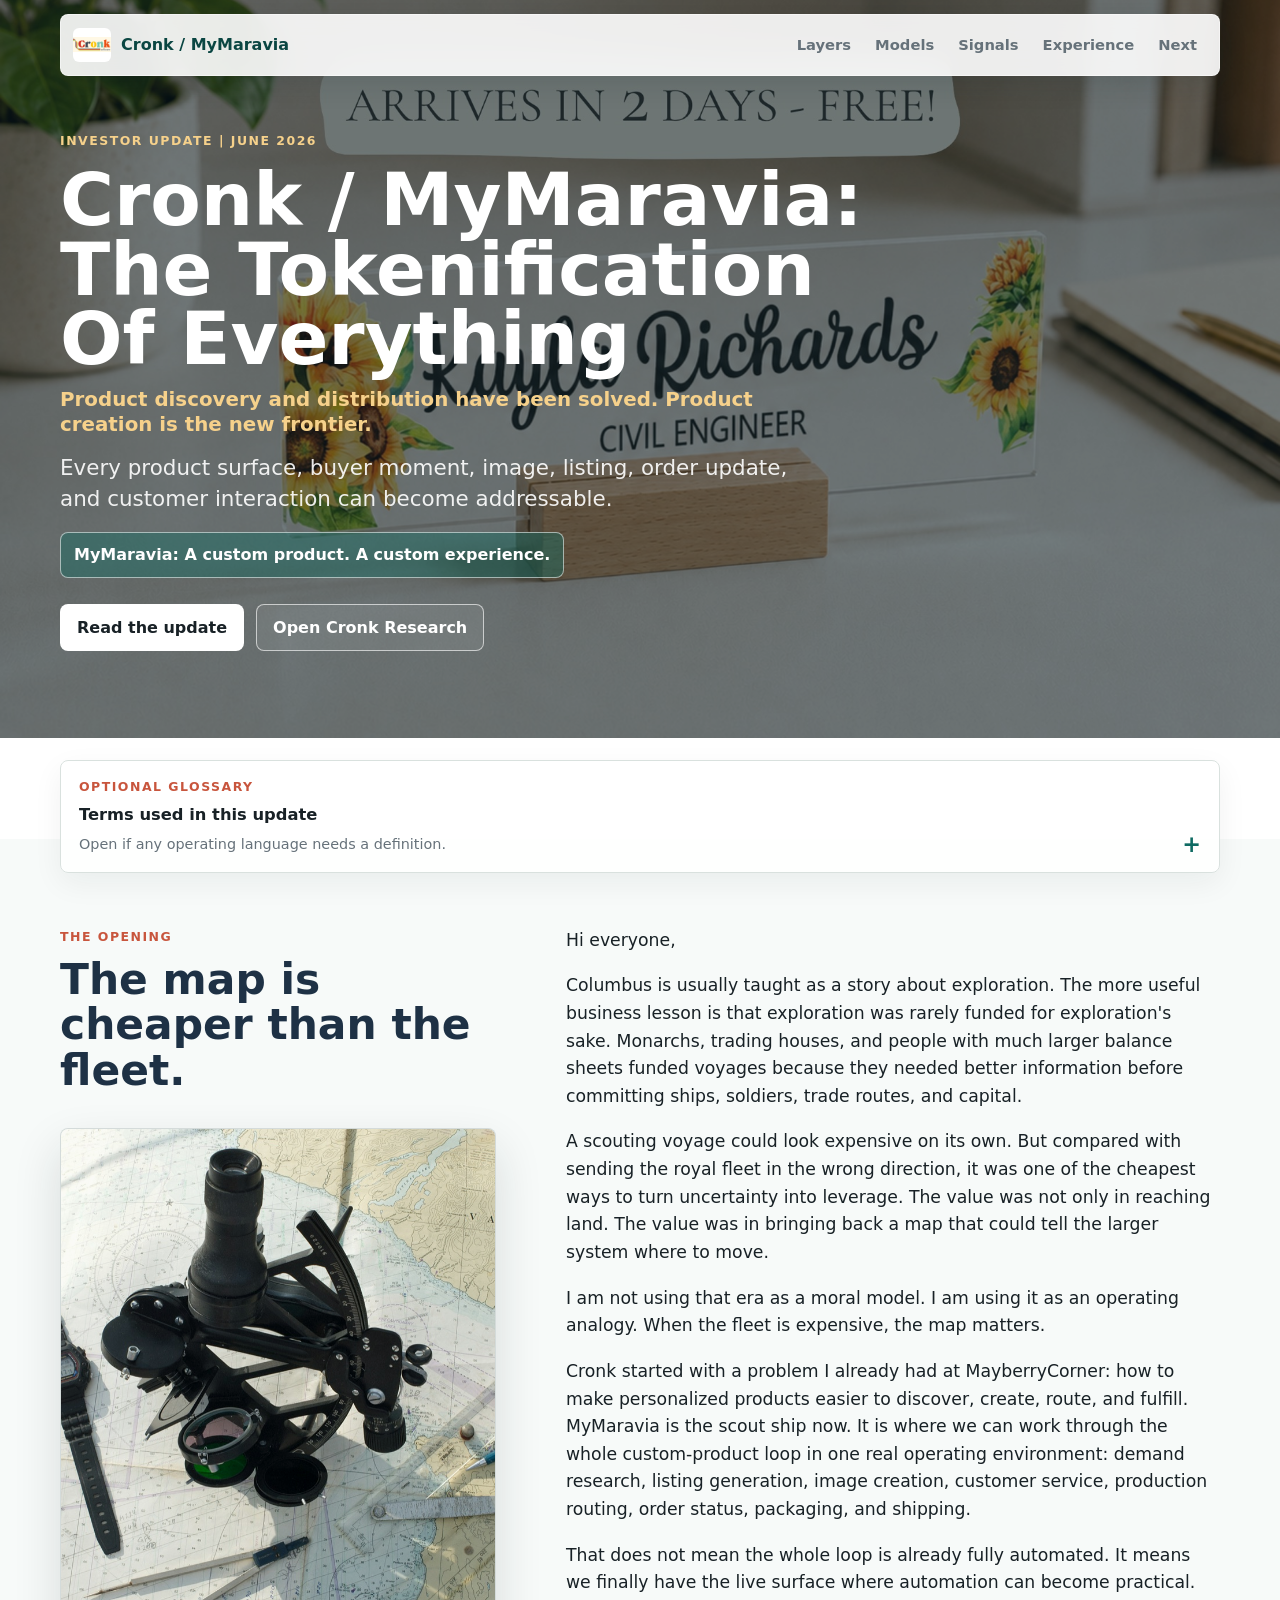
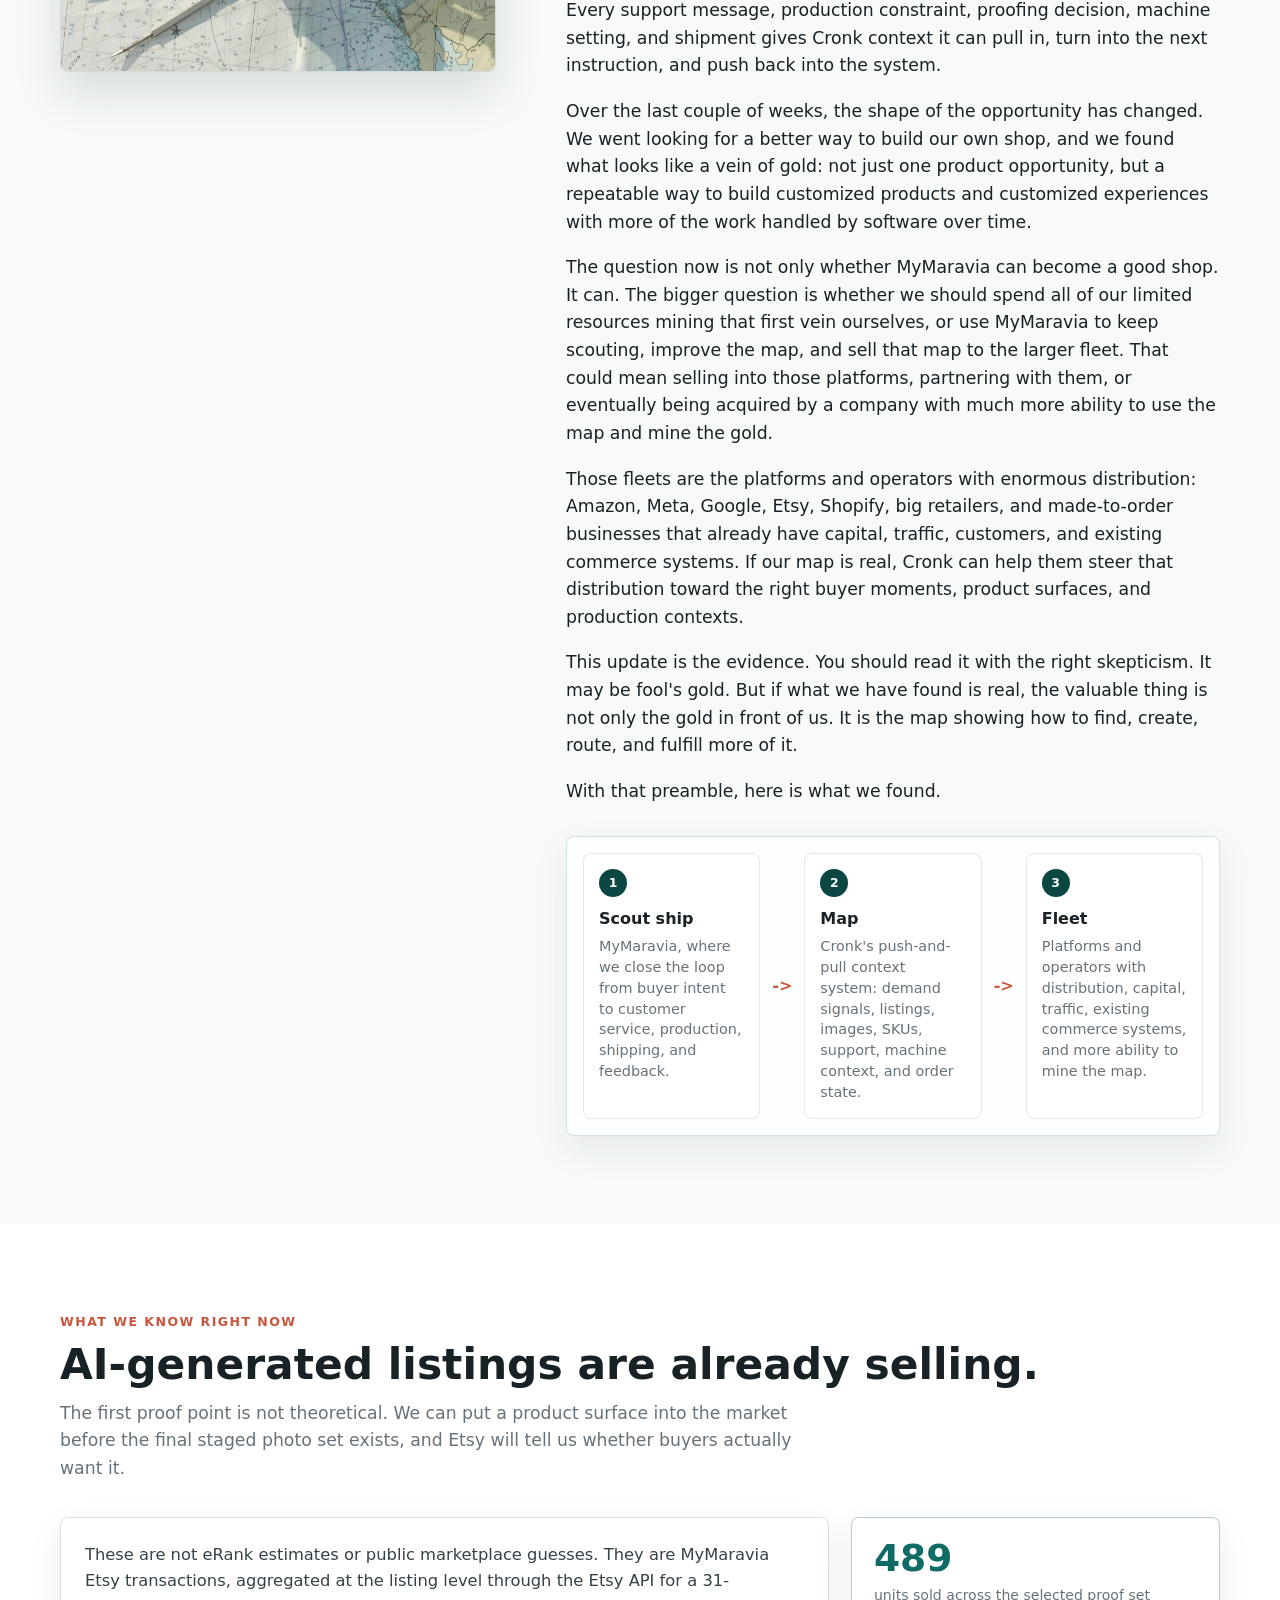
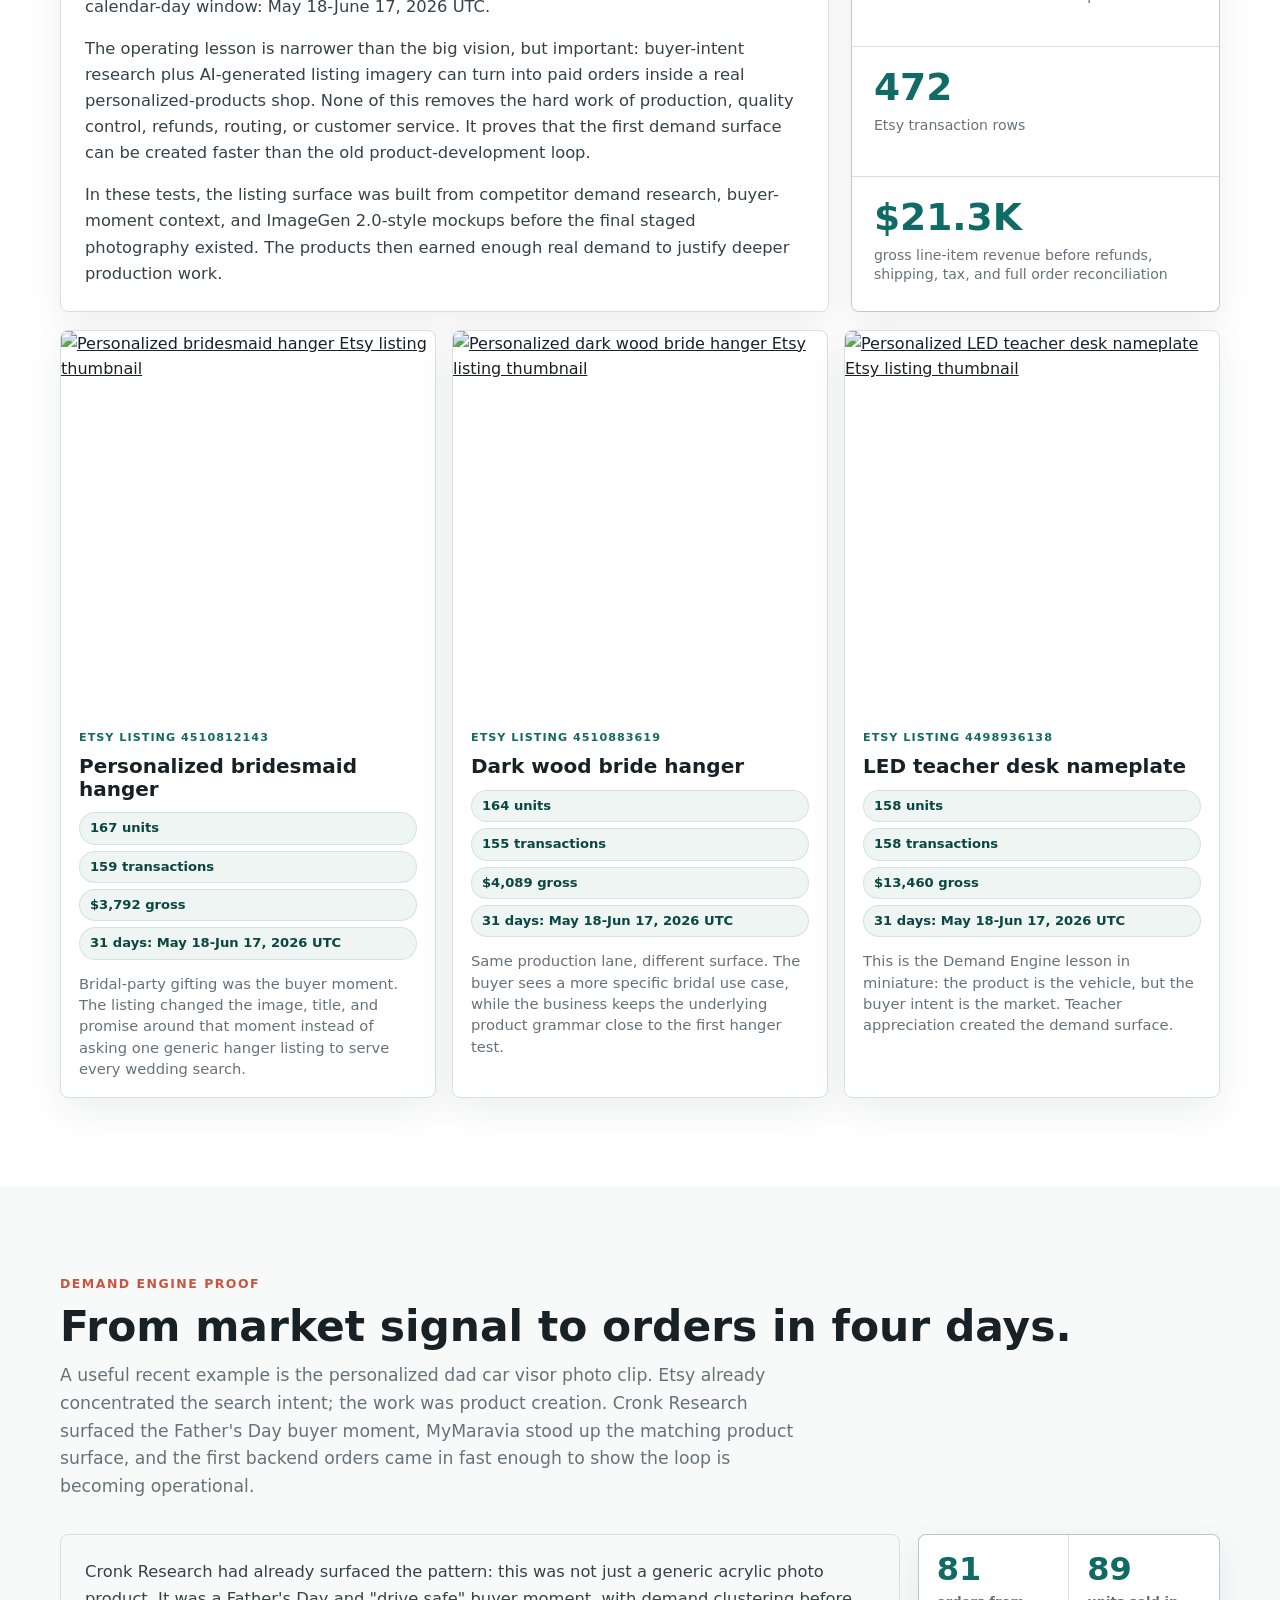
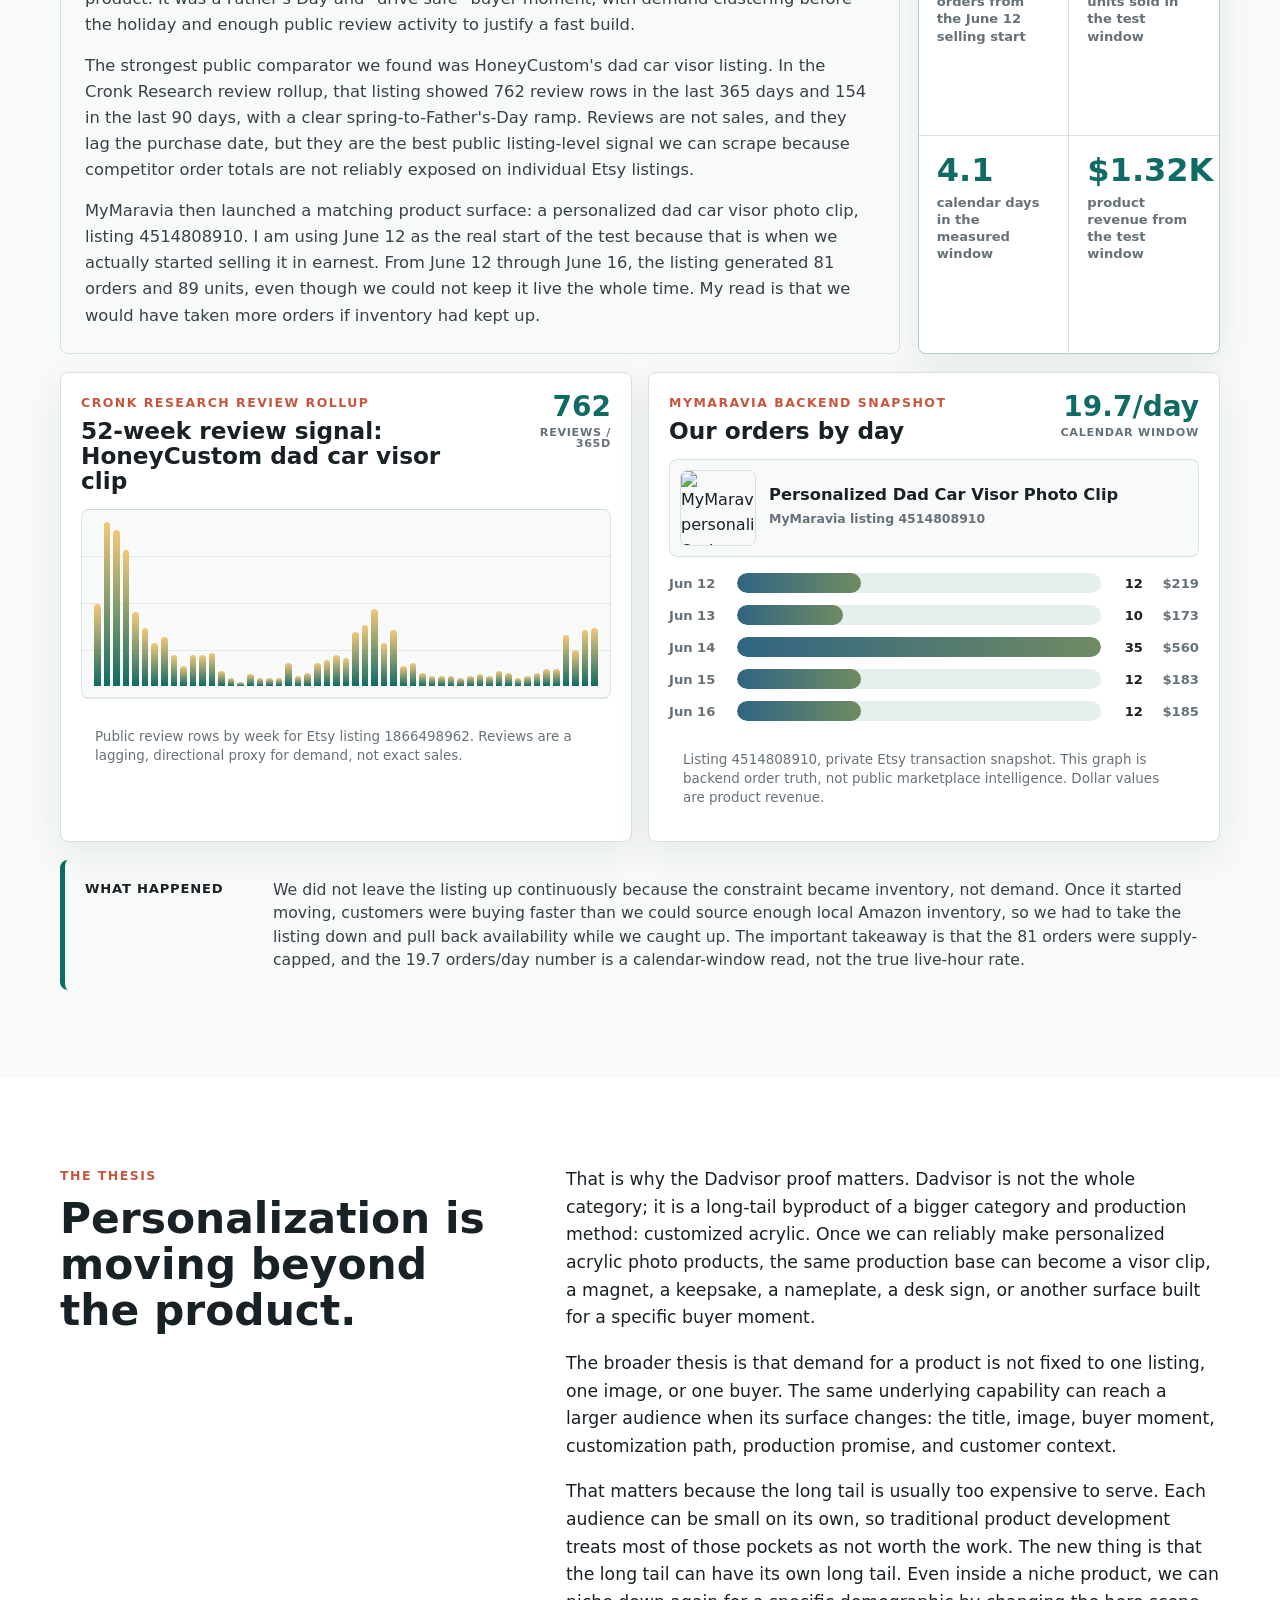
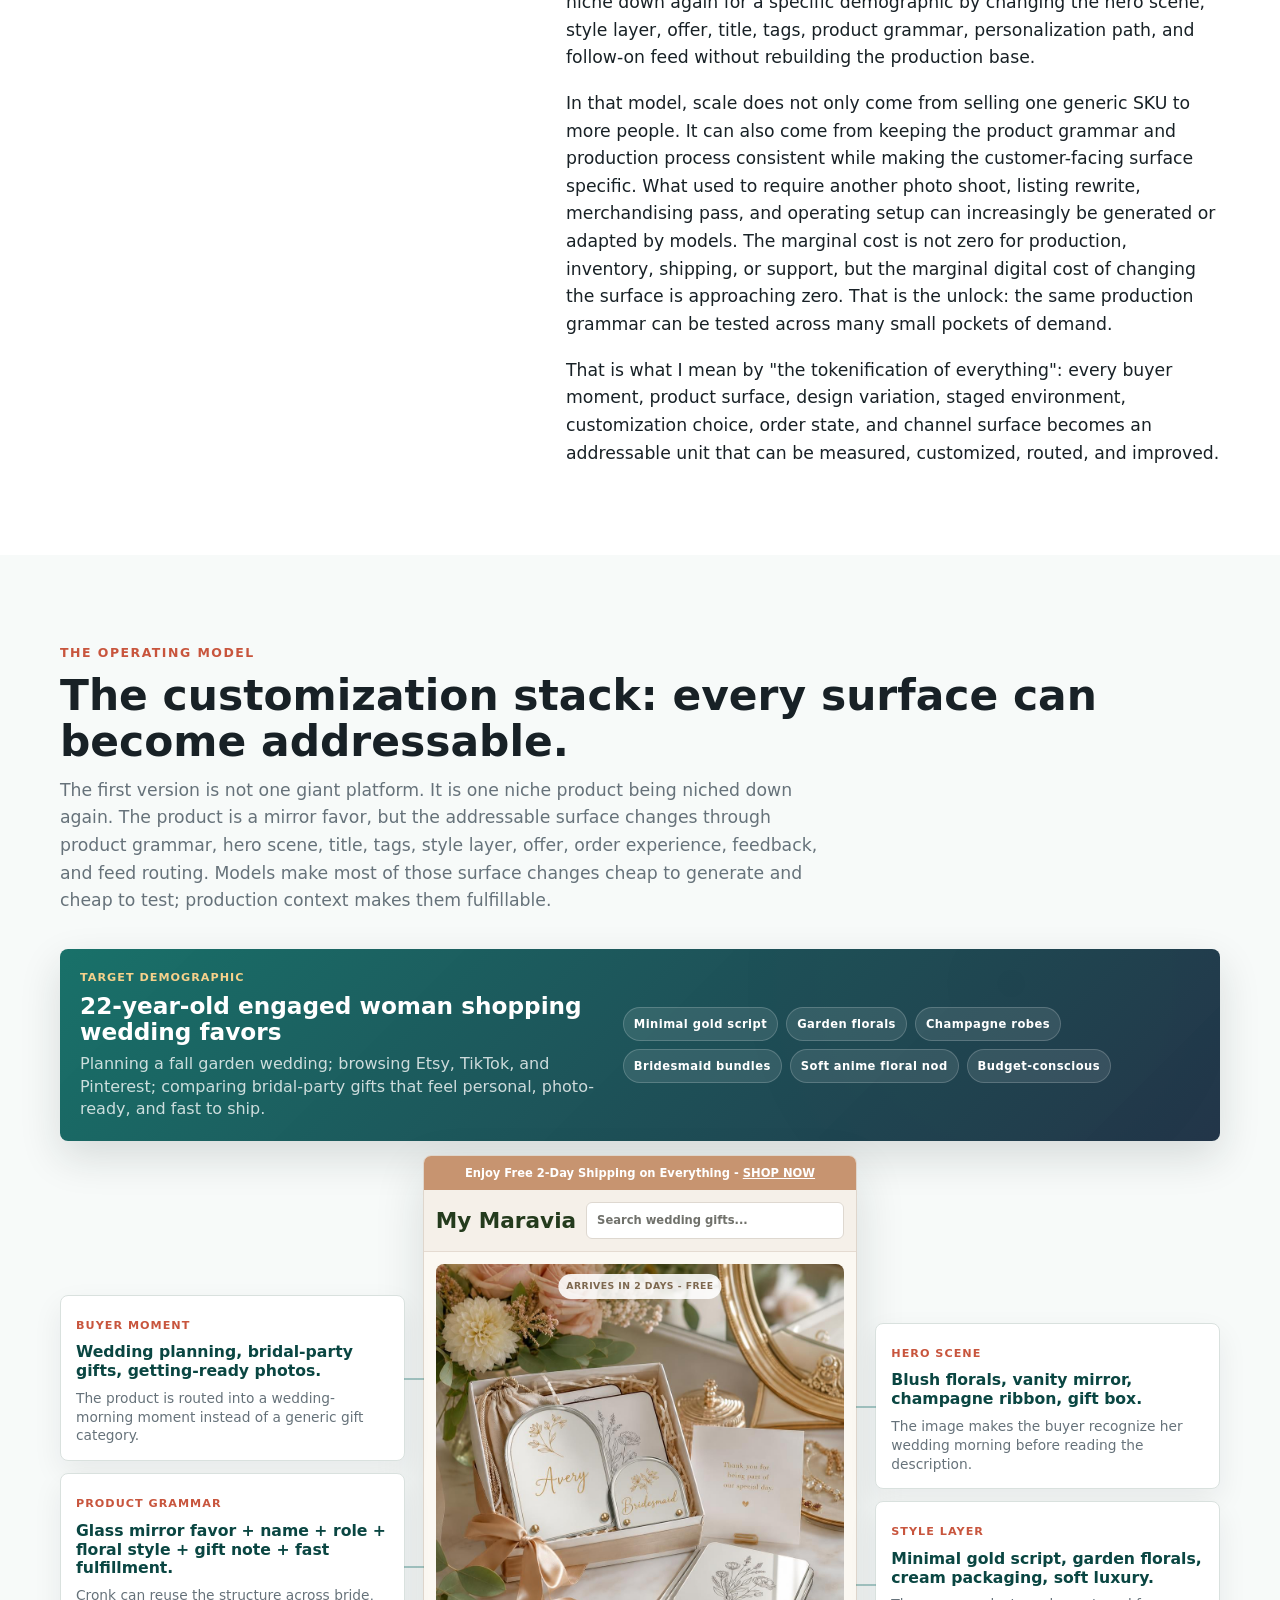
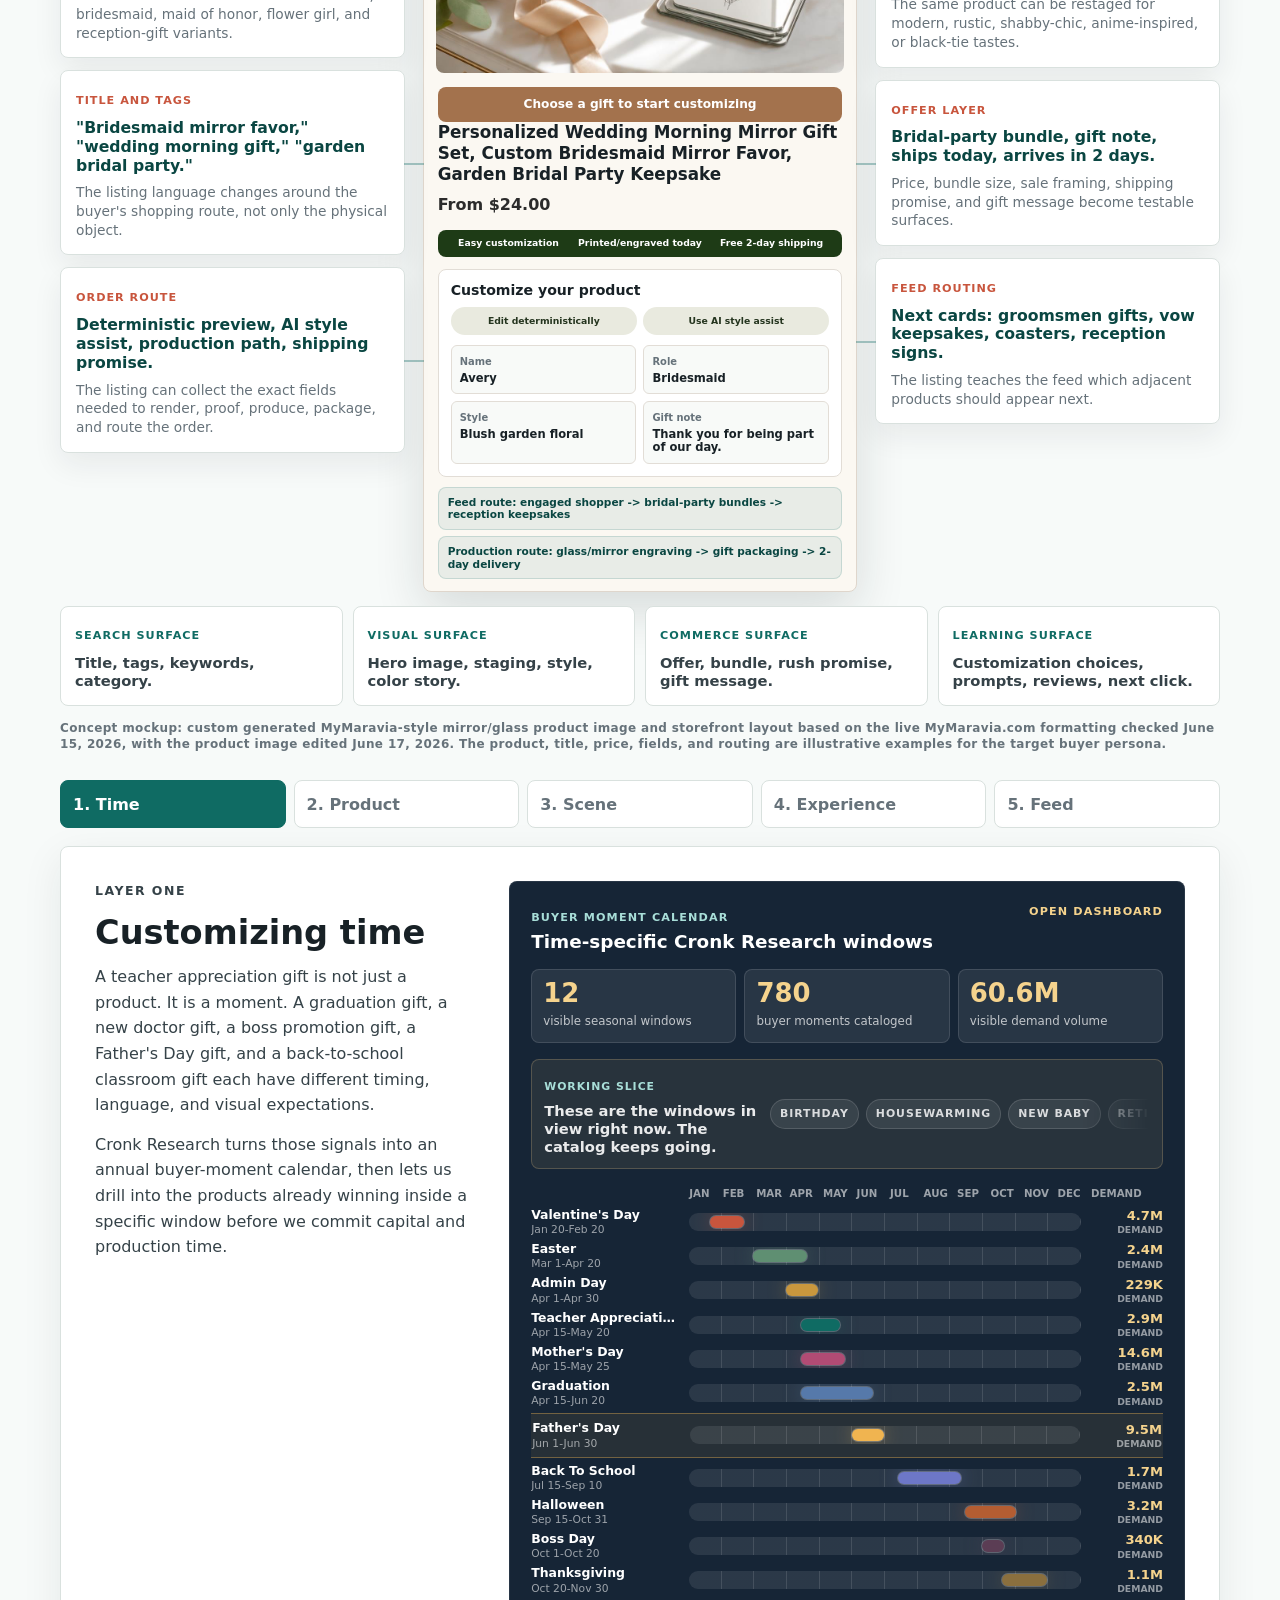
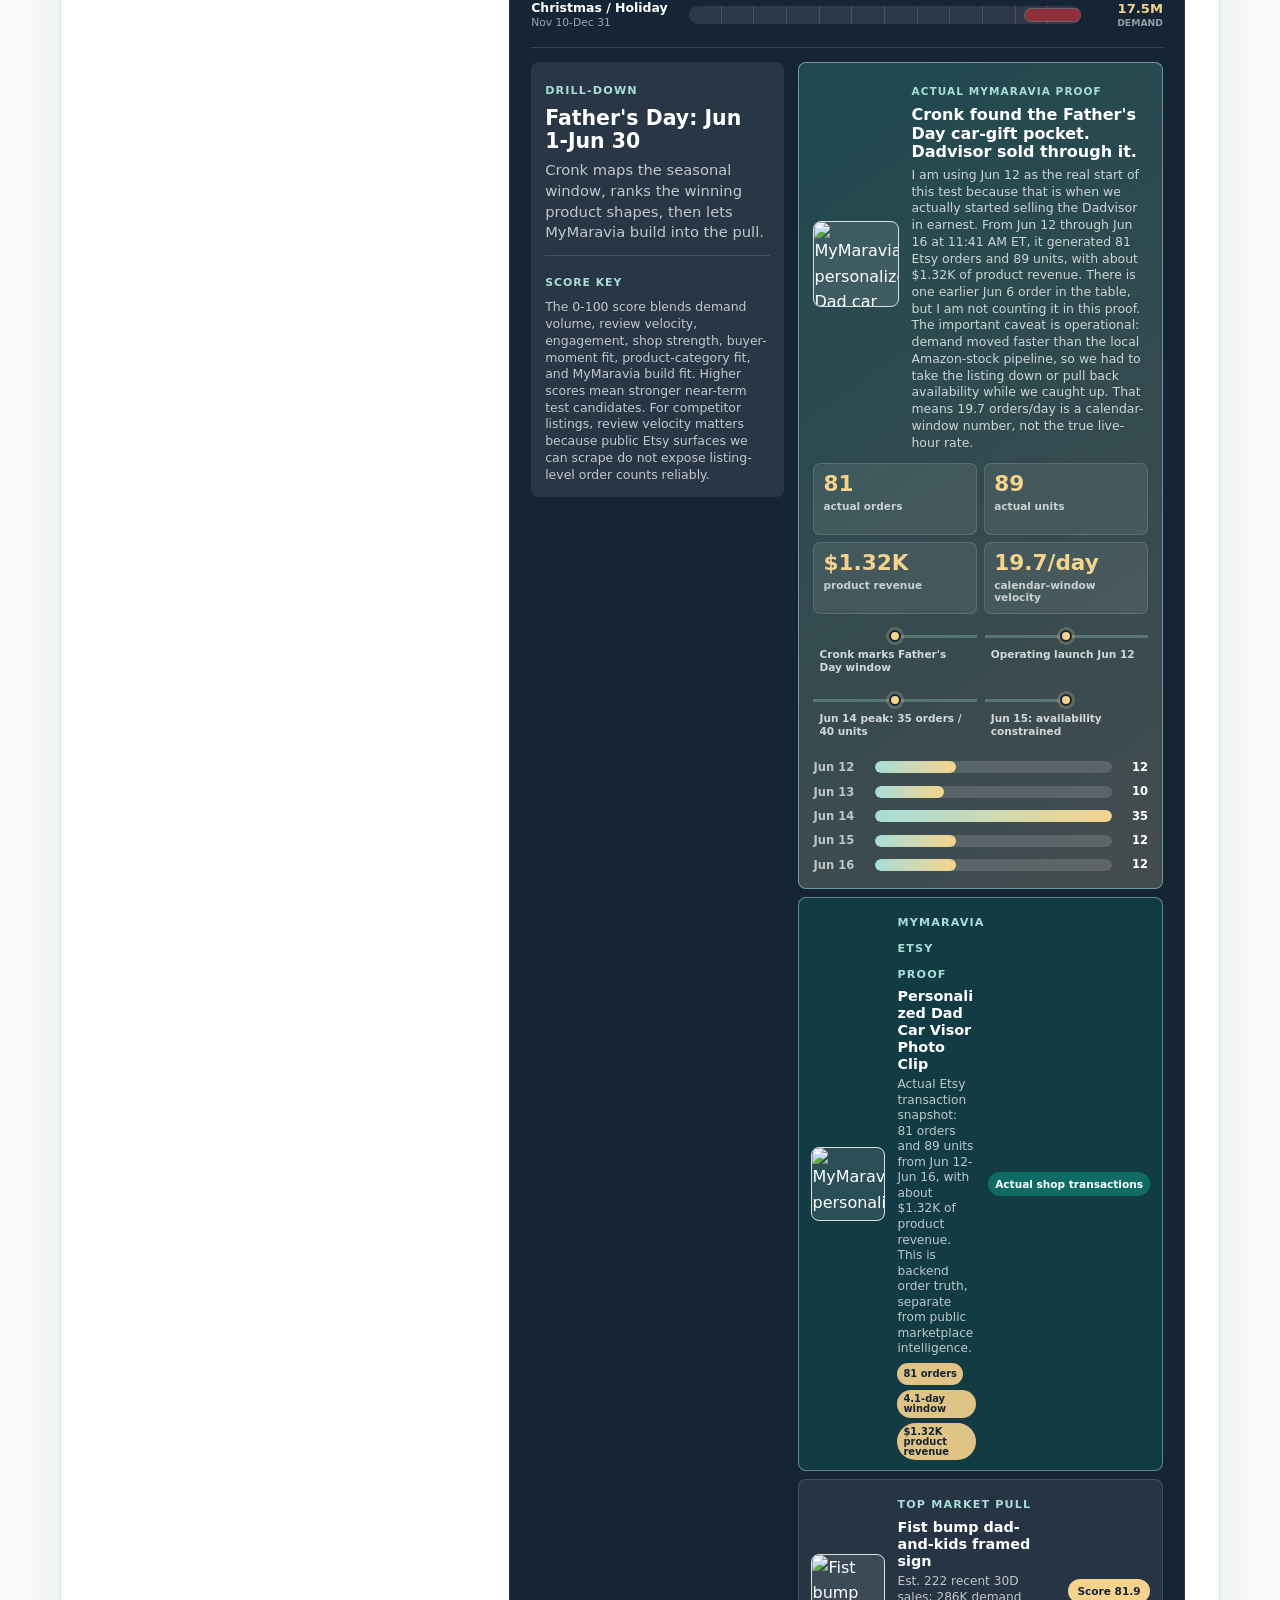
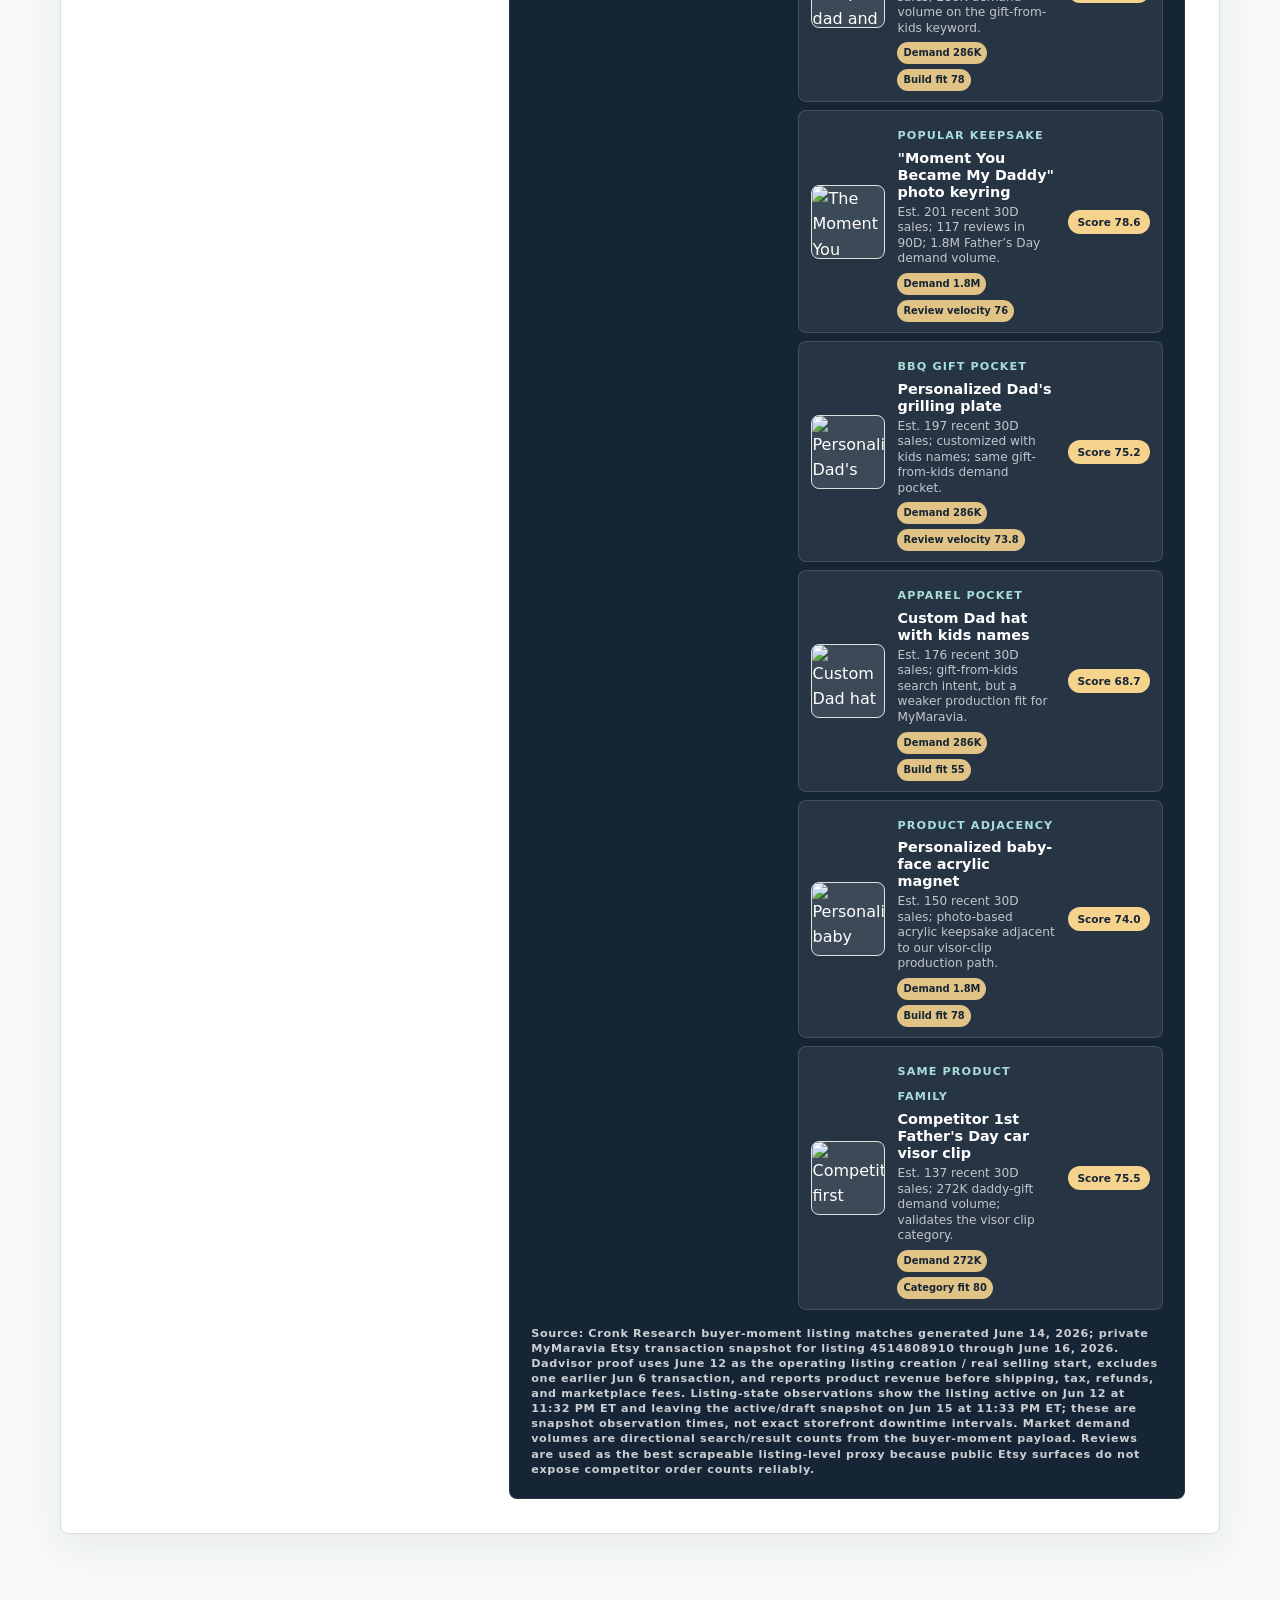
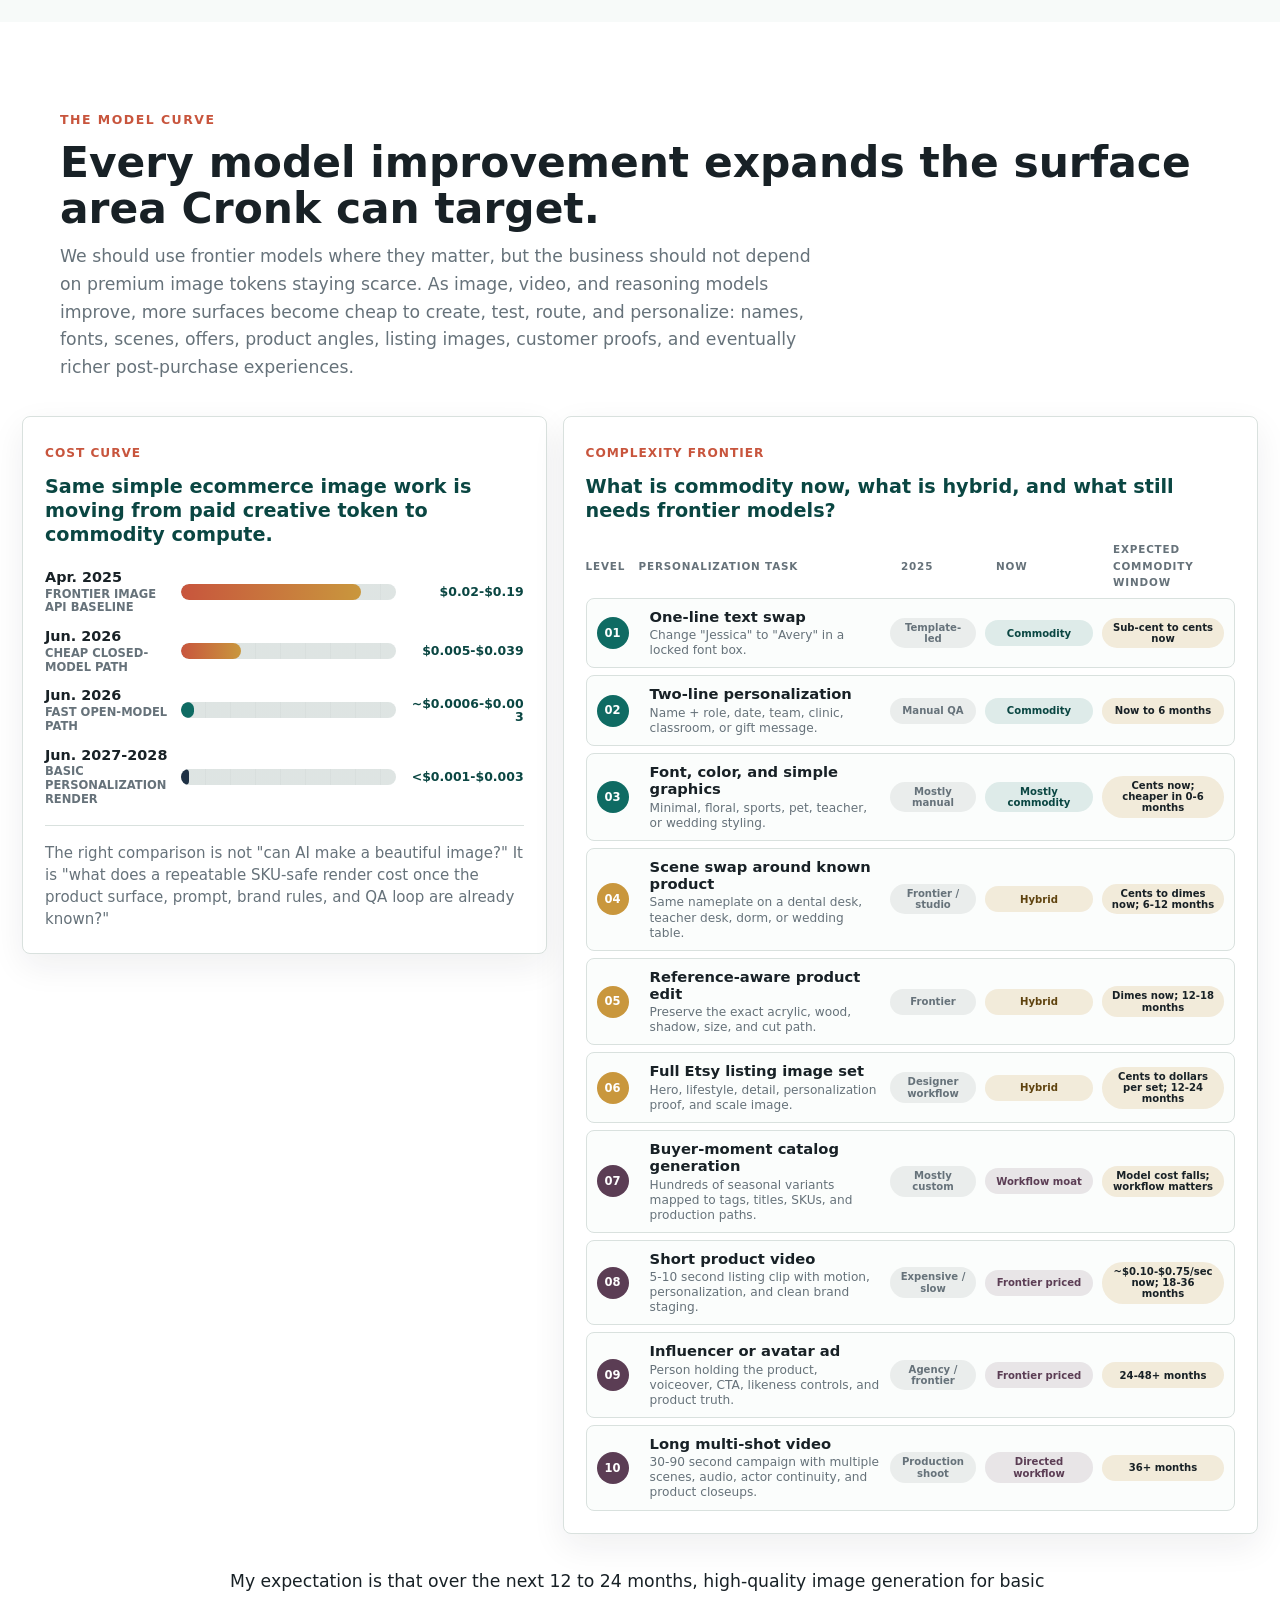
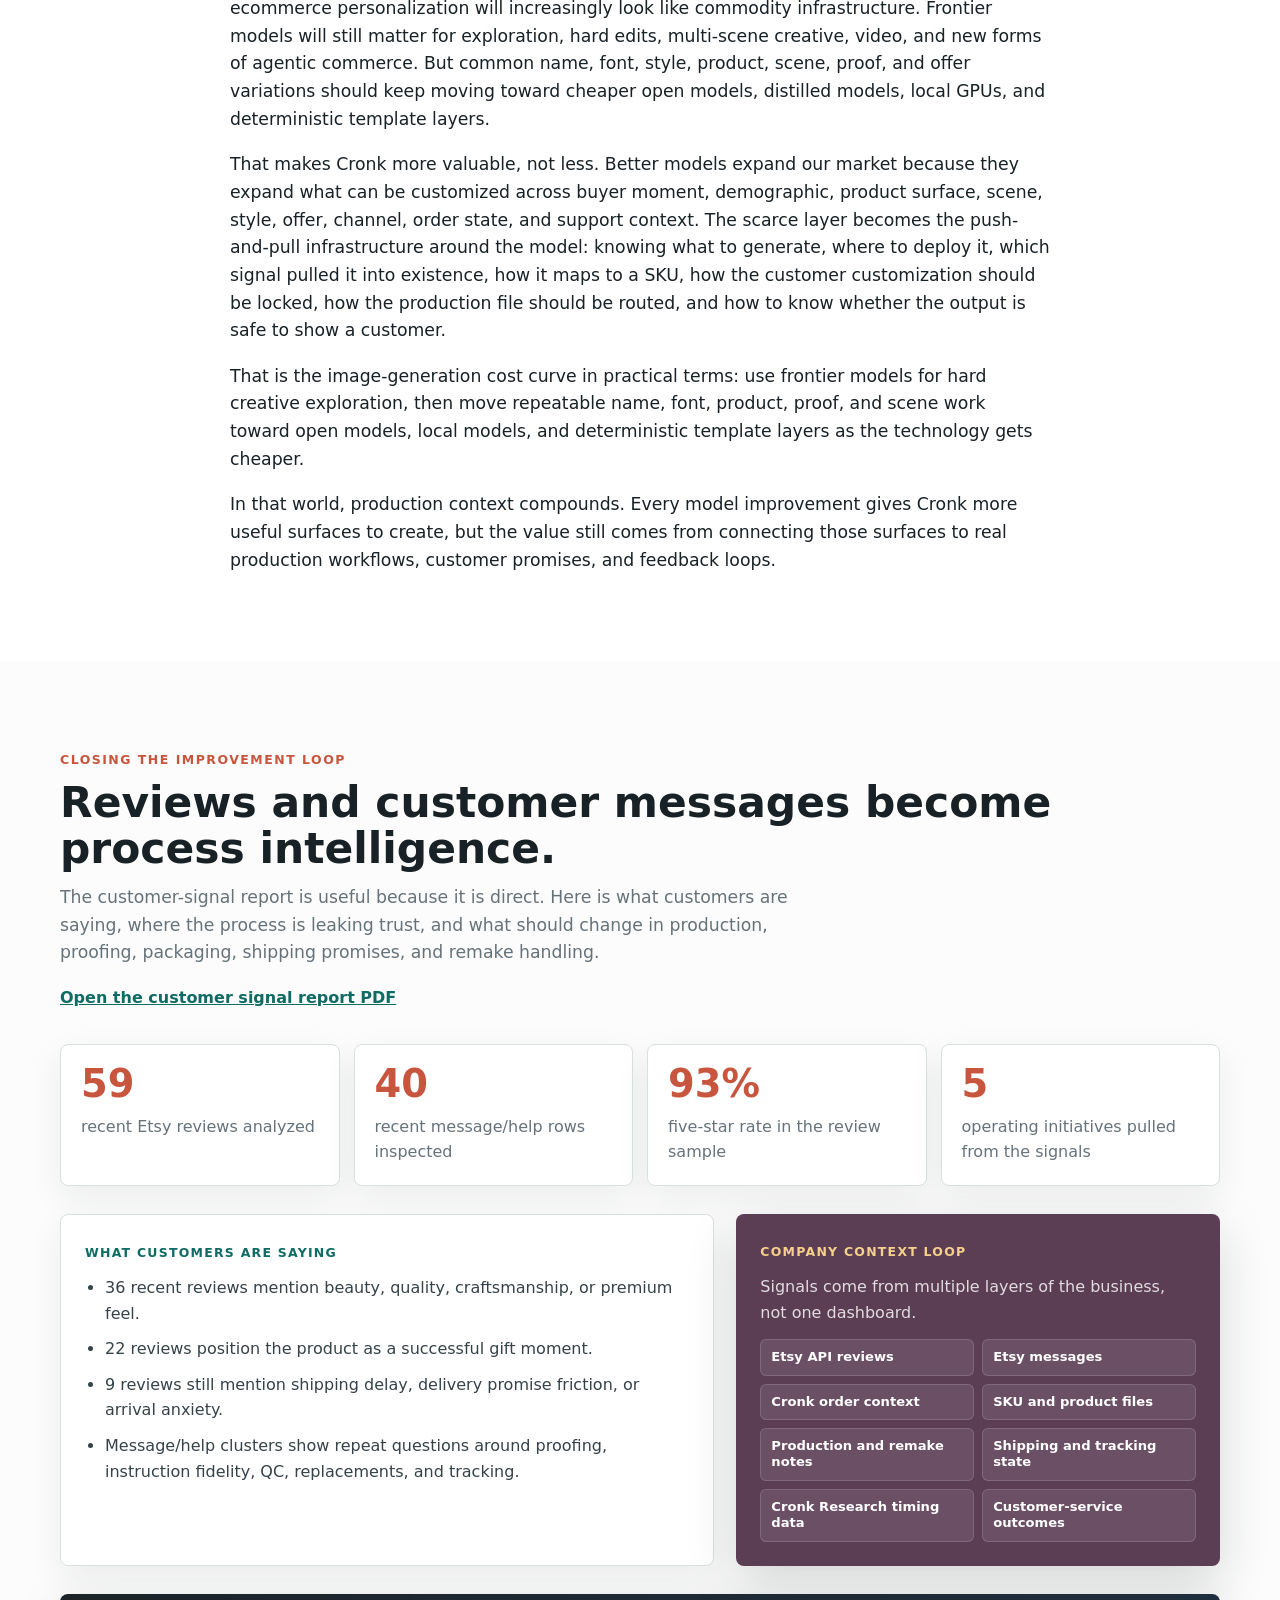
==== commit 97e910ae: "Publish current tokenification investor update" ====
--- a/index.html
+++ b/index.html
@@ -9,6 +9,7 @@
     <meta property="og:description" content="A custom product. A custom experience. How Cronk and MyMaravia are building adaptive commerce layer by layer.">
     <meta property="og:image" content="assets/images/hero-nameplate.jpg">
     <meta property="og:type" content="website">
+    <link rel="icon" href="data:,">
     <link rel="stylesheet" href="styles.css">
   </head>
   <body>
@@ -22,7 +23,7 @@
         </a>
         <div class="nav-links" aria-label="Page sections">
           <a href="#layers">Layers</a>
-          <a href="#proof">Proof</a>
+          <a href="#models">Models</a>
           <a href="#signals">Signals</a>
           <a href="#experience">Experience</a>
           <a href="#next">Next</a>
@@ -35,6 +36,7 @@
         <div class="hero-copy">
           <p class="eyebrow">Investor Update | June 2026</p>
           <h1>Cronk / MyMaravia: The Tokenification Of Everything</h1>
+          <p class="frontier-tagline">Product discovery and distribution have been solved. Product creation is the new frontier.</p>
           <p class="hero-subhead">Every product surface, buyer moment, image, listing, order update, and customer interaction can become addressable.</p>
           <p class="tagline">MyMaravia: A custom product. A custom experience.</p>
           <div class="hero-actions" aria-label="Hero links">
@@ -44,37 +46,317 @@
         </div>
       </section>
 
-      <section class="metrics-band" aria-label="Snapshot metrics">
-        <div class="metric">
-          <strong>10.2M+</strong>
-          <span>review rows in the Cronk Research corpus</span>
-        </div>
-        <div class="metric">
-          <strong>25,873</strong>
-          <span>shops tracked in the review corpus</span>
-        </div>
-        <div class="metric">
-          <strong>1.9M+</strong>
-          <span>listing URLs mapped across buyer moments</span>
-        </div>
-        <div class="metric">
-          <strong>5 layers</strong>
-          <span>from market timing to algorithmic deployment</span>
+      <aside class="reader-support" aria-label="Optional glossary">
+        <details class="glossary-disclosure">
+          <summary>
+            <span class="eyebrow">Optional glossary</span>
+            <strong>Terms used in this update</strong>
+            <em>Open if any operating language needs a definition.</em>
+          </summary>
+          <div class="vocabulary-grid">
+            <article>
+              <span>Buyer moment</span>
+              <p>The specific reason someone is shopping now: Father's Day, graduation, teacher appreciation, a wedding, a new baby, or back-to-school.</p>
+            </article>
+            <article>
+              <span>Product grammar</span>
+              <p>The repeatable structure behind a product: substrate, format, recipient, occasion, personalization field, scene, price point, and fulfillment path.</p>
+            </article>
+            <article>
+              <span>Product surface</span>
+              <p>The physical or digital place where personalization appears: a hanger, plaque, visor clip, cutting board, ornament, nameplate, or listing image.</p>
+            </article>
+            <article>
+              <span>Scene / staging</span>
+              <p>The visual context that tells the buyer what the product is for: getting-ready suite, classroom desk, clinic counter, gift table, nursery, or office.</p>
+            </article>
+            <article>
+              <span>Order experience</span>
+              <p>The made-to-order path after purchase: proofing, routing, production, packaging, shipping, support, and status visibility.</p>
+            </article>
+            <article>
+              <span>Algorithmic feed</span>
+              <p>A merchandising surface assembled for a specific customer type instead of a static catalog page.</p>
+            </article>
+          </div>
+        </details>
+      </aside>
+
+      <section id="letter" class="section exploration-section" aria-label="Opening exploration analogy">
+        <div class="section-grid">
+          <div class="section-kicker">
+            <p class="eyebrow">The opening</p>
+            <h2>The map is cheaper than the fleet.</h2>
+            <figure class="opening-photo">
+              <img src="assets/images/generated/map-before-fleet.jpg" alt="Navigation tools arranged on a sea chart, showing the map-before-fleet idea behind the opening analogy">
+            </figure>
+          </div>
+          <div class="prose">
+            <p>Hi everyone,</p>
+            <p>Columbus is usually taught as a story about exploration. The more useful business lesson is that exploration was rarely funded for exploration's sake. Monarchs, trading houses, and people with much larger balance sheets funded voyages because they needed better information before committing ships, soldiers, trade routes, and capital.</p>
+            <p>A scouting voyage could look expensive on its own. But compared with sending the royal fleet in the wrong direction, it was one of the cheapest ways to turn uncertainty into leverage. The value was not only in reaching land. The value was in bringing back a map that could tell the larger system where to move.</p>
+            <p>I am not using that era as a moral model. I am using it as an operating analogy. When the fleet is expensive, the map matters.</p>
+            <p>Cronk started with a problem I already had at MayberryCorner: how to make personalized products easier to discover, create, route, and fulfill. MyMaravia is the scout ship now. It is where we can work through the whole custom-product loop in one real operating environment: demand research, listing generation, image creation, customer service, production routing, order status, packaging, and shipping.</p>
+            <p>That does not mean the whole loop is already fully automated. It means we finally have the live surface where automation can become practical. Every support message, production constraint, proofing decision, machine setting, and shipment gives Cronk context it can pull in, turn into the next instruction, and push back into the system.</p>
+            <p>Over the last couple of weeks, the shape of the opportunity has changed. We went looking for a better way to build our own shop, and we found what looks like a vein of gold: not just one product opportunity, but a repeatable way to build customized products and customized experiences with more of the work handled by software over time.</p>
+            <p>The question now is not only whether MyMaravia can become a good shop. It can. The bigger question is whether we should spend all of our limited resources mining that first vein ourselves, or use MyMaravia to keep scouting, improve the map, and sell that map to the larger fleet. That could mean selling into those platforms, partnering with them, or eventually being acquired by a company with much more ability to use the map and mine the gold.</p>
+            <p>Those fleets are the platforms and operators with enormous distribution: Amazon, Meta, Google, Etsy, Shopify, big retailers, and made-to-order businesses that already have capital, traffic, customers, and existing commerce systems. If our map is real, Cronk can help them steer that distribution toward the right buyer moments, product surfaces, and production contexts.</p>
+            <p>This update is the evidence. You should read it with the right skepticism. It may be fool's gold. But if what we have found is real, the valuable thing is not only the gold in front of us. It is the map showing how to find, create, route, and fulfill more of it.</p>
+            <p>With that preamble, here is what we found.</p>
+
+            <div class="voyage-graphic" aria-label="Exploration analogy from MyMaravia scout ship to Cronk map to larger fleet">
+              <article class="voyage-node">
+                <span>1</span>
+                <strong>Scout ship</strong>
+                <p>MyMaravia, where we close the loop from buyer intent to customer service, production, shipping, and feedback.</p>
+              </article>
+              <div class="voyage-arrow" aria-hidden="true">-&gt;</div>
+              <article class="voyage-node">
+                <span>2</span>
+                <strong>Map</strong>
+                <p>Cronk's push-and-pull context system: demand signals, listings, images, SKUs, support, machine context, and order state.</p>
+              </article>
+              <div class="voyage-arrow" aria-hidden="true">-&gt;</div>
+              <article class="voyage-node">
+                <span>3</span>
+                <strong>Fleet</strong>
+                <p>Platforms and operators with distribution, capital, traffic, existing commerce systems, and more ability to mine the map.</p>
+              </article>
+            </div>
+          </div>
         </div>
       </section>
 
-      <section id="letter" class="section intro-section">
+      <section class="section ai-listing-proof-section" aria-label="What we know right now about AI-generated listings">
+        <div class="section-heading">
+          <p class="eyebrow">What we know right now</p>
+          <h2>AI-generated listings are already selling.</h2>
+          <p>The first proof point is not theoretical. We can put a product surface into the market before the final staged photo set exists, and Etsy will tell us whether buyers actually want it.</p>
+        </div>
+
+        <div class="ai-proof-layout">
+          <div class="ai-proof-copy">
+            <p>These are not eRank estimates or public marketplace guesses. They are MyMaravia Etsy transactions, aggregated at the listing level through the Etsy API for a 31-calendar-day window: May 18-June 17, 2026 UTC.</p>
+            <p>The operating lesson is narrower than the big vision, but important: buyer-intent research plus AI-generated listing imagery can turn into paid orders inside a real personalized-products shop. None of this removes the hard work of production, quality control, refunds, routing, or customer service. It proves that the first demand surface can be created faster than the old product-development loop.</p>
+            <p>In these tests, the listing surface was built from competitor demand research, buyer-moment context, and ImageGen 2.0-style mockups before the final staged photography existed. The products then earned enough real demand to justify deeper production work.</p>
+          </div>
+
+          <aside class="ai-proof-summary" aria-label="AI-generated listing proof summary">
+            <div>
+              <strong>489</strong>
+              <span>units sold across the selected proof set</span>
+            </div>
+            <div>
+              <strong>472</strong>
+              <span>Etsy transaction rows</span>
+            </div>
+            <div>
+              <strong>$21.3K</strong>
+              <span>gross line-item revenue before refunds, shipping, tax, and full order reconciliation</span>
+            </div>
+          </aside>
+        </div>
+
+        <div class="ai-listing-cards" aria-label="Selected MyMaravia AI listing proof cards">
+          <article class="ai-listing-card">
+            <a href="https://www.etsy.com/listing/4510812143/personalized-bridesmaid-hanger-custom" target="_blank" rel="noopener">
+              <img src="https://i.etsystatic.com/17303510/r/il/9294df/8069785308/il_570xN.8069785308_hmor.jpg" alt="Personalized bridesmaid hanger Etsy listing thumbnail">
+            </a>
+            <div>
+              <span>Etsy listing 4510812143</span>
+              <h3>Personalized bridesmaid hanger</h3>
+              <div class="ai-card-metrics">
+                <strong>167 units</strong>
+                <strong>159 transactions</strong>
+                <strong>$3,792 gross</strong>
+                <strong>31 days: May 18-Jun 17, 2026 UTC</strong>
+              </div>
+              <p>Bridal-party gifting was the buyer moment. The listing changed the image, title, and promise around that moment instead of asking one generic hanger listing to serve every wedding search.</p>
+            </div>
+          </article>
+
+          <article class="ai-listing-card">
+            <a href="https://www.etsy.com/listing/4510883619/personalized-dark-wooden-wedding-hanger" target="_blank" rel="noopener">
+              <img src="https://i.etsystatic.com/17303510/r/il/46999d/8069801700/il_570xN.8069801700_lm1f.jpg" alt="Personalized dark wood bride hanger Etsy listing thumbnail">
+            </a>
+            <div>
+              <span>Etsy listing 4510883619</span>
+              <h3>Dark wood bride hanger</h3>
+              <div class="ai-card-metrics">
+                <strong>164 units</strong>
+                <strong>155 transactions</strong>
+                <strong>$4,089 gross</strong>
+                <strong>31 days: May 18-Jun 17, 2026 UTC</strong>
+              </div>
+              <p>Same production lane, different surface. The buyer sees a more specific bridal use case, while the business keeps the underlying product grammar close to the first hanger test.</p>
+            </div>
+          </article>
+
+          <article class="ai-listing-card">
+            <a href="https://www.etsy.com/listing/4498936138/personalized-teacher-desk-nameplate-led" target="_blank" rel="noopener">
+              <img src="https://i.etsystatic.com/17303510/r/il/32878e/8053175189/il_570xN.8053175189_t0di.jpg" alt="Personalized LED teacher desk nameplate Etsy listing thumbnail">
+            </a>
+            <div>
+              <span>Etsy listing 4498936138</span>
+              <h3>LED teacher desk nameplate</h3>
+              <div class="ai-card-metrics">
+                <strong>158 units</strong>
+                <strong>158 transactions</strong>
+                <strong>$13,460 gross</strong>
+                <strong>31 days: May 18-Jun 17, 2026 UTC</strong>
+              </div>
+              <p>This is the Demand Engine lesson in miniature: the product is the vehicle, but the buyer intent is the market. Teacher appreciation created the demand surface.</p>
+            </div>
+          </article>
+        </div>
+
+      </section>
+
+      <section id="dadvisor-demand-proof" class="section dadvisor-demand-proof-section" aria-label="Dad visor demand engine proof">
+        <div class="section-heading">
+          <p class="eyebrow">Demand engine proof</p>
+          <h2>From market signal to orders in four days.</h2>
+          <p>A useful recent example is the personalized dad car visor photo clip. Etsy already concentrated the search intent; the work was product creation. Cronk Research surfaced the Father's Day buyer moment, MyMaravia stood up the matching product surface, and the first backend orders came in fast enough to show the loop is becoming operational.</p>
+        </div>
+
+        <div class="dadvisor-proof-layout">
+          <article class="dadvisor-proof-narrative">
+            <p>Cronk Research had already surfaced the pattern: this was not just a generic acrylic photo product. It was a Father's Day and "drive safe" buyer moment, with demand clustering before the holiday and enough public review activity to justify a fast build.</p>
+            <p>The strongest public comparator we found was HoneyCustom's dad car visor listing. In the Cronk Research review rollup, that listing showed 762 review rows in the last 365 days and 154 in the last 90 days, with a clear spring-to-Father's-Day ramp. Reviews are not sales, and they lag the purchase date, but they are the best public listing-level signal we can scrape because competitor order totals are not reliably exposed on individual Etsy listings.</p>
+            <p>MyMaravia then launched a matching product surface: a personalized dad car visor photo clip, listing 4514808910. I am using June 12 as the real start of the test because that is when we actually started selling it in earnest. From June 12 through June 16, the listing generated 81 orders and 89 units, even though we could not keep it live the whole time. My read is that we would have taken more orders if inventory had kept up.</p>
+          </article>
+
+          <aside class="dadvisor-window-metrics" aria-label="Dad visor operating window metrics">
+            <div>
+              <strong>81</strong>
+              <span>orders from the June 12 selling start</span>
+            </div>
+            <div>
+              <strong>89</strong>
+              <span>units sold in the test window</span>
+            </div>
+            <div>
+              <strong>4.1</strong>
+              <span>calendar days in the measured window</span>
+            </div>
+            <div>
+              <strong>$1.32K</strong>
+              <span>product revenue from the test window</span>
+            </div>
+          </aside>
+        </div>
+
+        <div class="dadvisor-evidence-grid">
+          <figure class="dadvisor-evidence-card">
+            <div class="dadvisor-card-head">
+              <div>
+                <p class="eyebrow">Cronk Research review rollup</p>
+                <h3>52-week review signal: HoneyCustom dad car visor clip</h3>
+              </div>
+              <strong>762 <span>reviews / 365D</span></strong>
+            </div>
+            <div class="dadvisor-review-bars" aria-label="Weekly public review counts for a dad car visor listing from May 2025 through May 2026">
+              <span style="height:50%;" title="2025-05-26: 43 reviews"></span>
+              <span style="height:100%;" title="2025-06-02: 86 reviews"></span>
+              <span style="height:95%;" title="2025-06-09: 82 reviews"></span>
+              <span style="height:83%;" title="2025-06-16: 71 reviews"></span>
+              <span style="height:45%;" title="2025-06-23: 39 reviews"></span>
+              <span style="height:35%;" title="2025-06-30: 30 reviews"></span>
+              <span style="height:26%;" title="2025-07-07: 22 reviews"></span>
+              <span style="height:30%;" title="2025-07-14: 26 reviews"></span>
+              <span style="height:19%;" title="2025-07-21: 16 reviews"></span>
+              <span style="height:12%;" title="2025-07-28: 10 reviews"></span>
+              <span style="height:19%;" title="2025-08-04: 16 reviews"></span>
+              <span style="height:19%;" title="2025-08-11: 16 reviews"></span>
+              <span style="height:20%;" title="2025-08-18: 17 reviews"></span>
+              <span style="height:9%;" title="2025-08-25: 8 reviews"></span>
+              <span style="height:5%;" title="2025-09-01: 4 reviews"></span>
+              <span style="height:2%;" title="2025-09-08: 1 review"></span>
+              <span style="height:7%;" title="2025-09-15: 6 reviews"></span>
+              <span style="height:5%;" title="2025-09-22: 4 reviews"></span>
+              <span style="height:5%;" title="2025-09-29: 4 reviews"></span>
+              <span style="height:5%;" title="2025-10-06: 4 reviews"></span>
+              <span style="height:14%;" title="2025-10-13: 12 reviews"></span>
+              <span style="height:6%;" title="2025-10-20: 5 reviews"></span>
+              <span style="height:8%;" title="2025-10-27: 7 reviews"></span>
+              <span style="height:14%;" title="2025-11-03: 12 reviews"></span>
+              <span style="height:16%;" title="2025-11-10: 14 reviews"></span>
+              <span style="height:19%;" title="2025-11-17: 16 reviews"></span>
+              <span style="height:17%;" title="2025-11-24: 15 reviews"></span>
+              <span style="height:33%;" title="2025-12-01: 28 reviews"></span>
+              <span style="height:37%;" title="2025-12-08: 32 reviews"></span>
+              <span style="height:47%;" title="2025-12-15: 40 reviews"></span>
+              <span style="height:26%;" title="2025-12-22: 22 reviews"></span>
+              <span style="height:34%;" title="2025-12-29: 29 reviews"></span>
+              <span style="height:12%;" title="2026-01-05: 10 reviews"></span>
+              <span style="height:14%;" title="2026-01-12: 12 reviews"></span>
+              <span style="height:8%;" title="2026-01-19: 7 reviews"></span>
+              <span style="height:6%;" title="2026-01-26: 5 reviews"></span>
+              <span style="height:6%;" title="2026-02-02: 5 reviews"></span>
+              <span style="height:6%;" title="2026-02-09: 5 reviews"></span>
+              <span style="height:5%;" title="2026-02-16: 4 reviews"></span>
+              <span style="height:6%;" title="2026-02-23: 5 reviews"></span>
+              <span style="height:7%;" title="2026-03-02: 6 reviews"></span>
+              <span style="height:6%;" title="2026-03-09: 5 reviews"></span>
+              <span style="height:9%;" title="2026-03-16: 8 reviews"></span>
+              <span style="height:8%;" title="2026-03-23: 7 reviews"></span>
+              <span style="height:5%;" title="2026-03-30: 4 reviews"></span>
+              <span style="height:6%;" title="2026-04-06: 5 reviews"></span>
+              <span style="height:8%;" title="2026-04-13: 7 reviews"></span>
+              <span style="height:10%;" title="2026-04-20: 9 reviews"></span>
+              <span style="height:10%;" title="2026-04-27: 9 reviews"></span>
+              <span style="height:31%;" title="2026-05-04: 27 reviews"></span>
+              <span style="height:22%;" title="2026-05-11: 19 reviews"></span>
+              <span style="height:34%;" title="2026-05-18: 29 reviews"></span>
+              <span style="height:35%;" title="2026-05-25: 30 reviews"></span>
+            </div>
+            <figcaption>Public review rows by week for Etsy listing 1866498962. Reviews are a lagging, directional proxy for demand, not exact sales.</figcaption>
+          </figure>
+
+          <figure class="dadvisor-evidence-card">
+            <div class="dadvisor-card-head">
+              <div>
+                <p class="eyebrow">MyMaravia backend snapshot</p>
+                <h3>Our orders by day</h3>
+              </div>
+              <strong>19.7/day <span>calendar window</span></strong>
+            </div>
+            <a class="dadvisor-listing-strip" href="https://www.etsy.com/listing/4514808910/personalized-dad-car-visor-photo-clip" target="_blank" rel="noopener" aria-label="Open MyMaravia Dadvisor Etsy listing">
+              <img src="https://i.etsystatic.com/17303510/r/il/7c999b/8135308481/il_170x135.8135308481_8ato.jpg" alt="MyMaravia personalized Dad car visor photo clip listing thumbnail">
+              <span>
+                <strong>Personalized Dad Car Visor Photo Clip</strong>
+                <em>MyMaravia listing 4514808910</em>
+              </span>
+            </a>
+            <div class="dadvisor-order-bars" aria-label="MyMaravia dad visor orders by day from June 12 through June 16, 2026">
+              <div style="--bar:34%;"><span>Jun 12</span><i></i><strong>12</strong><em>$219</em></div>
+              <div style="--bar:29%;"><span>Jun 13</span><i></i><strong>10</strong><em>$173</em></div>
+              <div style="--bar:100%;"><span>Jun 14</span><i></i><strong>35</strong><em>$560</em></div>
+              <div style="--bar:34%;"><span>Jun 15</span><i></i><strong>12</strong><em>$183</em></div>
+              <div style="--bar:34%;"><span>Jun 16</span><i></i><strong>12</strong><em>$185</em></div>
+            </div>
+            <figcaption>Listing 4514808910, private Etsy transaction snapshot. This graph is backend order truth, not public marketplace intelligence. Dollar values are product revenue.</figcaption>
+          </figure>
+        </div>
+
+        <div class="dadvisor-supply-note">
+          <strong>What happened</strong>
+          <p>We did not leave the listing up continuously because the constraint became inventory, not demand. Once it started moving, customers were buying faster than we could source enough local Amazon inventory, so we had to take the listing down and pull back availability while we caught up. The important takeaway is that the 81 orders were supply-capped, and the 19.7 orders/day number is a calendar-window read, not the true live-hour rate.</p>
+        </div>
+      </section>
+
+      <section class="section intro-section">
         <div class="section-grid">
           <div class="section-kicker">
             <p class="eyebrow">The thesis</p>
             <h2>Personalization is moving beyond the product.</h2>
           </div>
           <div class="prose">
-            <p>Hi everyone,</p>
-            <p>I want to use this update to explain the larger idea behind what we have been building.</p>
-            <p>The easiest way to say it is this: every surface area that exists should eventually be customized to the audience it is serving.</p>
-            <p>That includes the product itself, the listing, the image, the ad, the landing page, the email, the packaging, the customer-service answer, the order-status page, and eventually the feed that decides what someone sees next.</p>
-            <p>When I say "the tokenification of everything," I do not mean crypto. I mean that every buyer moment, every product surface, every design variation, every staged environment, every order state, and every channel surface can become an addressable unit. It can be measured, customized, routed, and improved.</p>
+            <p>That is why the Dadvisor proof matters. Dadvisor is not the whole category; it is a long-tail byproduct of a bigger category and production method: customized acrylic. Once we can reliably make personalized acrylic photo products, the same production base can become a visor clip, a magnet, a keepsake, a nameplate, a desk sign, or another surface built for a specific buyer moment.</p>
+            <p>The broader thesis is that demand for a product is not fixed to one listing, one image, or one buyer. The same underlying capability can reach a larger audience when its surface changes: the title, image, buyer moment, customization path, production promise, and customer context.</p>
+            <p>That matters because the long tail is usually too expensive to serve. Each audience can be small on its own, so traditional product development treats most of those pockets as not worth the work. The new thing is that the long tail can have its own long tail. Even inside a niche product, we can niche down again for a specific demographic by changing the hero scene, style layer, offer, title, tags, product grammar, personalization path, and follow-on feed without rebuilding the production base.</p>
+            <p>In that model, scale does not only come from selling one generic SKU to more people. It can also come from keeping the product grammar and production process consistent while making the customer-facing surface specific. What used to require another photo shoot, listing rewrite, merchandising pass, and operating setup can increasingly be generated or adapted by models. The marginal cost is not zero for production, inventory, shipping, or support, but the marginal digital cost of changing the surface is approaching zero. That is the unlock: the same production grammar can be tested across many small pockets of demand.</p>
+            <p>That is what I mean by "the tokenification of everything": every buyer moment, product surface, design variation, staged environment, customization choice, order state, and channel surface becomes an addressable unit that can be measured, customized, routed, and improved.</p>
           </div>
         </div>
       </section>
@@ -83,60 +365,135 @@
         <div class="section-heading">
           <p class="eyebrow">The operating model</p>
           <h2>The customization stack: every surface can become addressable.</h2>
-          <p>The first version is not one giant platform. It is a sequence of useful layers: time, product, artwork, title, description, tags, scene, offer, order experience, feedback, and feed routing. Each layer can earn, teach, and fund the next one.</p>
-        </div>
-
-        <div class="stack-grid" aria-label="Expanded customization layers">
-          <article>
-            <span>01</span>
-            <strong>Time</strong>
-            <p>Teacher appreciation peaks differently than graduation, boss gifts, medical office gifts, or back-to-school.</p>
-          </article>
-          <article>
-            <span>02</span>
-            <strong>Product surface</strong>
-            <p>The same acrylic, wood base, LED base, card, or board becomes a reusable substrate.</p>
-          </article>
-          <article>
-            <span>03</span>
-            <strong>Artwork</strong>
-            <p>Florals, icons, school motifs, medical cues, and brand assets move with the buyer moment.</p>
-          </article>
-          <article>
-            <span>04</span>
-            <strong>Title</strong>
-            <p>"Teacher Appreciation Gift" and "Doctor Graduation Gift" can point to the same production grammar.</p>
-          </article>
-          <article>
-            <span>05</span>
-            <strong>Description</strong>
-            <p>The promise, use case, sizing, personalization instructions, and gift language can be rewritten per audience.</p>
-          </article>
-          <article>
-            <span>06</span>
-            <strong>Tags and search</strong>
-            <p>Search terms become routing tokens: teacher gift, nurse practitioner desk, dental office decor, boss nameplate.</p>
-          </article>
-          <article>
-            <span>07</span>
-            <strong>Scene</strong>
-            <p>The same product means something different on a classroom desk, clinic counter, executive desk, or gift table.</p>
-          </article>
-          <article>
-            <span>08</span>
-            <strong>Offer</strong>
-            <p>Price, sale framing, shipping promise, bundle, rush option, and gift message all become testable surfaces.</p>
-          </article>
-          <article>
-            <span>09</span>
-            <strong>Order experience</strong>
-            <p>Customer service, production, packaging, label creation, transit, and delivery can all be visible.</p>
-          </article>
-          <article>
-            <span>10</span>
-            <strong>Feedback loop</strong>
-            <p>Reviews, messages, remakes, tracking, QC, and market data decide what changes next.</p>
-          </article>
+          <p>The first version is not one giant platform. It is one niche product being niched down again. The product is a mirror favor, but the addressable surface changes through product grammar, hero scene, title, tags, style layer, offer, order experience, feedback, and feed routing. Models make most of those surface changes cheap to generate and cheap to test; production context makes them fulfillable.</p>
+        </div>
+
+        <div class="listing-breakdown-graphic" aria-label="Fictional MyMaravia listing concept broken into customizable layers for an engaged wedding shopper">
+          <div class="target-persona-card">
+            <div>
+              <span>Target demographic</span>
+              <strong>22-year-old engaged woman shopping wedding favors</strong>
+              <p>Planning a fall garden wedding; browsing Etsy, TikTok, and Pinterest; comparing bridal-party gifts that feel personal, photo-ready, and fast to ship.</p>
+            </div>
+            <div class="persona-chip-row" aria-label="Persona interests and style signals">
+              <span>Minimal gold script</span>
+              <span>Garden florals</span>
+              <span>Champagne robes</span>
+              <span>Bridesmaid bundles</span>
+              <span>Soft anime floral nod</span>
+              <span>Budget-conscious</span>
+            </div>
+          </div>
+
+          <div class="listing-breakdown-grid">
+            <div class="breakdown-callout-column">
+              <article class="breakdown-callout points-right">
+                <span>Buyer moment</span>
+                <strong>Wedding planning, bridal-party gifts, getting-ready photos.</strong>
+                <p>The product is routed into a wedding-morning moment instead of a generic gift category.</p>
+              </article>
+              <article class="breakdown-callout points-right">
+                <span>Product grammar</span>
+                <strong>Glass mirror favor + name + role + floral style + gift note + fast fulfillment.</strong>
+                <p>Cronk can reuse the structure across bride, bridesmaid, maid of honor, flower girl, and reception-gift variants.</p>
+              </article>
+              <article class="breakdown-callout points-right">
+                <span>Title and tags</span>
+                <strong>"Bridesmaid mirror favor," "wedding morning gift," "garden bridal party."</strong>
+                <p>The listing language changes around the buyer's shopping route, not only the physical object.</p>
+              </article>
+              <article class="breakdown-callout points-right">
+                <span>Order route</span>
+                <strong>Deterministic preview, AI style assist, production path, shipping promise.</strong>
+                <p>The listing can collect the exact fields needed to render, proof, produce, package, and route the order.</p>
+              </article>
+            </div>
+
+            <article class="mymaravia-listing-mock" aria-label="Mock MyMaravia product listing concept for a wedding morning gift set">
+              <div class="mymaravia-top-strip">Enjoy Free 2-Day Shipping on Everything - <u>SHOP NOW</u></div>
+              <div class="mymaravia-mock-header">
+                <span class="mymaravia-logo">My Maravia</span>
+                <span class="mymaravia-search">Search wedding gifts...</span>
+              </div>
+              <div class="mymaravia-product-shell">
+                <div class="mymaravia-photo-wrap">
+                  <img src="assets/images/generated/wedding-morning-mirror-gift-set.jpeg" alt="Fictional MyMaravia wedding morning mirror gift set staged with blush florals and personalized Avery bridesmaid mirror pieces">
+                  <span>Arrives in 2 days - free</span>
+                </div>
+                <div class="mymaravia-listing-body">
+                  <span class="storefront-badge">Choose a gift to start customizing</span>
+                  <p class="mock-title">Personalized Wedding Morning Mirror Gift Set, Custom Bridesmaid Mirror Favor, Garden Bridal Party Keepsake</p>
+                  <p class="mymaravia-price">From $24.00</p>
+                  <div class="mymaravia-proof-strip">
+                    <span>Easy customization</span>
+                    <span>Printed/engraved today</span>
+                    <span>Free 2-day shipping</span>
+                  </div>
+                  <div class="mymaravia-customizer">
+                    <strong>Customize your product</strong>
+                    <div class="editor-toggle" aria-label="Editor modes">
+                      <span>Edit deterministically</span>
+                      <span>Use AI style assist</span>
+                    </div>
+                    <div class="customizer-grid">
+                      <label>Name <b>Avery</b></label>
+                      <label>Role <b>Bridesmaid</b></label>
+                      <label>Style <b>Blush garden floral</b></label>
+                      <label>Gift note <b>Thank you for being part of our day.</b></label>
+                    </div>
+                  </div>
+                  <div class="mymaravia-route-stack" aria-label="Feed and fulfillment routing">
+                    <span>Feed route: engaged shopper -> bridal-party bundles -> reception keepsakes</span>
+                    <span>Production route: glass/mirror engraving -> gift packaging -> 2-day delivery</span>
+                  </div>
+                </div>
+              </div>
+            </article>
+
+            <div class="breakdown-callout-column">
+              <article class="breakdown-callout points-left">
+                <span>Hero scene</span>
+                <strong>Blush florals, vanity mirror, champagne ribbon, gift box.</strong>
+                <p>The image makes the buyer recognize her wedding morning before reading the description.</p>
+              </article>
+              <article class="breakdown-callout points-left">
+                <span>Style layer</span>
+                <strong>Minimal gold script, garden florals, cream packaging, soft luxury.</strong>
+                <p>The same product can be restaged for modern, rustic, shabby-chic, anime-inspired, or black-tie tastes.</p>
+              </article>
+              <article class="breakdown-callout points-left">
+                <span>Offer layer</span>
+                <strong>Bridal-party bundle, gift note, ships today, arrives in 2 days.</strong>
+                <p>Price, bundle size, sale framing, shipping promise, and gift message become testable surfaces.</p>
+              </article>
+              <article class="breakdown-callout points-left">
+                <span>Feed routing</span>
+                <strong>Next cards: groomsmen gifts, vow keepsakes, coasters, reception signs.</strong>
+                <p>The listing teaches the feed which adjacent products should appear next.</p>
+              </article>
+            </div>
+          </div>
+
+          <div class="breakdown-bottom-row" aria-label="What changes for this target demographic">
+            <div>
+              <span>Search surface</span>
+              <strong>Title, tags, keywords, category.</strong>
+            </div>
+            <div>
+              <span>Visual surface</span>
+              <strong>Hero image, staging, style, color story.</strong>
+            </div>
+            <div>
+              <span>Commerce surface</span>
+              <strong>Offer, bundle, rush promise, gift message.</strong>
+            </div>
+            <div>
+              <span>Learning surface</span>
+              <strong>Customization choices, prompts, reviews, next click.</strong>
+            </div>
+          </div>
+
+          <p class="breakdown-source-note">Concept mockup: custom generated MyMaravia-style mirror/glass product image and storefront layout based on the live MyMaravia.com formatting checked June 15, 2026, with the product image edited June 17, 2026. The product, title, price, fields, and routing are illustrative examples for the target buyer persona.</p>
         </div>
 
         <div class="layer-control" role="tablist" aria-label="Customization layers">
@@ -153,42 +510,239 @@
               <p class="eyebrow">Layer one</p>
               <h3>Customizing time</h3>
               <p>A teacher appreciation gift is not just a product. It is a moment. A graduation gift, a new doctor gift, a boss promotion gift, a Father's Day gift, and a back-to-school classroom gift each have different timing, language, and visual expectations.</p>
-              <p>Cronk Research reads those signals before we commit capital and production time.</p>
-            </div>
-            <div class="buyer-moment-graphic" aria-label="Buyer moment timing graphic">
-              <div class="moment-header">
-                <span>Buyer moment calendar</span>
-                <strong>Selected LED nameplate rows</strong>
-              </div>
-              <div class="moment-row" style="--share: 52.3%;">
+              <p>Cronk Research turns those signals into an annual buyer-moment calendar, then lets us drill into the products already winning inside a specific window before we commit capital and production time.</p>
+            </div>
+            <div class="moment-calendar-graphic" aria-label="Annual buyer-moment calendar and Father's Day drill-down">
+              <div class="calendar-topline">
                 <div>
-                  <strong>Teacher / classroom</strong>
-                  <span>Created May 3, 2026. Peak week May 18, 2026.</span>
-                </div>
-                <em>52.3%</em>
-              </div>
-              <div class="moment-row" style="--share: 19.8%;">
+                  <span>Buyer moment calendar</span>
+                  <strong>Time-specific Cronk Research windows</strong>
+                </div>
+                <a href="https://brandon9234.github.io/Cronk-Research/" target="_blank" rel="noopener">Open dashboard</a>
+              </div>
+
+              <div class="calendar-stats" aria-label="Calendar summary">
                 <div>
-                  <strong>Doctor graduation</strong>
-                  <span>Created May 9, 2026. Peak week May 18, 2026.</span>
-                </div>
-                <em>19.8%</em>
-              </div>
-              <div class="moment-row" style="--share: 18.3%;">
+                  <strong>12</strong>
+                  <span>visible seasonal windows</span>
+                </div>
                 <div>
-                  <strong>Office / boss</strong>
-                  <span>Created Apr. 7, 2026. Peak week May 4, 2026.</span>
-                </div>
-                <em>18.3%</em>
-              </div>
-              <div class="moment-row" style="--share: 9.6%;">
+                  <strong>780</strong>
+                  <span>buyer moments cataloged</span>
+                </div>
                 <div>
-                  <strong>Dental office</strong>
-                  <span>Created May 12, 2026. Peak week May 18, 2026.</span>
-                </div>
-                <em>9.6%</em>
-              </div>
-              <a href="https://brandon9234.github.io/Cronk-Research/" target="_blank" rel="noopener">View live dashboard</a>
+                  <strong>60.6M</strong>
+                  <span>visible demand volume</span>
+                </div>
+              </div>
+
+              <div class="moment-catalog-strip" aria-label="Buyer moment catalog carousel">
+                <div>
+                  <span>Working slice</span>
+                  <strong>These are the windows in view right now. The catalog keeps going.</strong>
+                </div>
+                <div class="catalog-tape" aria-label="Additional buyer moments in the catalog">
+                  <span>Birthday</span>
+                  <span>Housewarming</span>
+                  <span>New baby</span>
+                  <span>Retirement</span>
+                  <span>Pet memorial</span>
+                  <span>Wedding party</span>
+                  <em>+768 more</em>
+                </div>
+              </div>
+
+              <div class="annual-calendar-wrap">
+                <div class="calendar-months" aria-hidden="true">
+                  <span>Jan</span>
+                  <span>Feb</span>
+                  <span>Mar</span>
+                  <span>Apr</span>
+                  <span>May</span>
+                  <span>Jun</span>
+                  <span>Jul</span>
+                  <span>Aug</span>
+                  <span>Sep</span>
+                  <span>Oct</span>
+                  <span>Nov</span>
+                  <span>Dec</span>
+                  <span>Demand</span>
+                </div>
+                <div class="moment-lane">
+                  <div><strong>Valentine's Day</strong><small>Jan 20-Feb 20</small></div>
+                  <span class="moment-track"><i style="--start: 5.2%; --span: 8.7%; --accent: #c8553d;"></i></span>
+                  <em class="moment-demand"><span>4.7M</span><small>demand</small></em>
+                </div>
+                <div class="moment-lane">
+                  <div><strong>Easter</strong><small>Mar 1-Apr 20</small></div>
+                  <span class="moment-track"><i style="--start: 16.2%; --span: 14.0%; --accent: #5f8f72;"></i></span>
+                  <em class="moment-demand"><span>2.4M</span><small>demand</small></em>
+                </div>
+                <div class="moment-lane">
+                  <div><strong>Admin Day</strong><small>Apr 1-Apr 30</small></div>
+                  <span class="moment-track"><i style="--start: 24.7%; --span: 8.2%; --accent: #c9973d;"></i></span>
+                  <em class="moment-demand"><span>229K</span><small>demand</small></em>
+                </div>
+                <div class="moment-lane">
+                  <div><strong>Teacher Appreciation</strong><small>Apr 15-May 20</small></div>
+                  <span class="moment-track"><i style="--start: 28.5%; --span: 9.9%; --accent: #0f6b63;"></i></span>
+                  <em class="moment-demand"><span>2.9M</span><small>demand</small></em>
+                </div>
+                <div class="moment-lane">
+                  <div><strong>Mother's Day</strong><small>Apr 15-May 25</small></div>
+                  <span class="moment-track"><i style="--start: 28.5%; --span: 11.2%; --accent: #b14b74;"></i></span>
+                  <em class="moment-demand"><span>14.6M</span><small>demand</small></em>
+                </div>
+                <div class="moment-lane">
+                  <div><strong>Graduation</strong><small>Apr 15-Jun 20</small></div>
+                  <span class="moment-track"><i style="--start: 28.5%; --span: 18.4%; --accent: #5679aa;"></i></span>
+                  <em class="moment-demand"><span>2.5M</span><small>demand</small></em>
+                </div>
+                <div class="moment-lane is-focus">
+                  <div><strong>Father's Day</strong><small>Jun 1-Jun 30</small></div>
+                  <span class="moment-track"><i style="--start: 41.4%; --span: 8.2%; --accent: #f0b450;"></i></span>
+                  <em class="moment-demand"><span>9.5M</span><small>demand</small></em>
+                </div>
+                <div class="moment-lane">
+                  <div><strong>Back To School</strong><small>Jul 15-Sep 10</small></div>
+                  <span class="moment-track"><i style="--start: 53.4%; --span: 15.9%; --accent: #6d77c7;"></i></span>
+                  <em class="moment-demand"><span>1.7M</span><small>demand</small></em>
+                </div>
+                <div class="moment-lane">
+                  <div><strong>Halloween</strong><small>Sep 15-Oct 31</small></div>
+                  <span class="moment-track"><i style="--start: 70.4%; --span: 12.9%; --accent: #b45d32;"></i></span>
+                  <em class="moment-demand"><span>3.2M</span><small>demand</small></em>
+                </div>
+                <div class="moment-lane">
+                  <div><strong>Boss Day</strong><small>Oct 1-Oct 20</small></div>
+                  <span class="moment-track"><i style="--start: 74.8%; --span: 5.5%; --accent: #5b3d54;"></i></span>
+                  <em class="moment-demand"><span>340K</span><small>demand</small></em>
+                </div>
+                <div class="moment-lane">
+                  <div><strong>Thanksgiving</strong><small>Oct 20-Nov 30</small></div>
+                  <span class="moment-track"><i style="--start: 79.9%; --span: 11.5%; --accent: #8a6f3e;"></i></span>
+                  <em class="moment-demand"><span>1.1M</span><small>demand</small></em>
+                </div>
+                <div class="moment-lane">
+                  <div><strong>Christmas / Holiday</strong><small>Nov 10-Dec 31</small></div>
+                  <span class="moment-track"><i style="--start: 85.8%; --span: 14.2%; --accent: #8f2f3a;"></i></span>
+                  <em class="moment-demand"><span>17.5M</span><small>demand</small></em>
+                </div>
+              </div>
+
+              <div class="moment-focus-panel" aria-label="Father's Day buyer-moment drill-down">
+                <div class="focus-lead">
+                  <span>Drill-down</span>
+                  <strong>Father's Day: Jun 1-Jun 30</strong>
+                  <p>Cronk maps the seasonal window, ranks the winning product shapes, then lets MyMaravia build into the pull.</p>
+                  <div class="score-explainer">
+                    <span>Score key</span>
+                    <p>The 0-100 score blends demand volume, review velocity, engagement, shop strength, buyer-moment fit, product-category fit, and MyMaravia build fit. Higher scores mean stronger near-term test candidates. For competitor listings, review velocity matters because public Etsy surfaces we can scrape do not expose listing-level order counts reliably.</p>
+                  </div>
+                </div>
+                <div class="focus-list">
+                  <article class="dadvisor-proof-card">
+                    <div class="dadvisor-proof-top">
+                      <img class="focus-thumb" src="https://i.etsystatic.com/17303510/r/il/7c999b/8135308481/il_170x135.8135308481_8ato.jpg" alt="MyMaravia personalized Dad car visor photo clip thumbnail">
+                      <div>
+                        <span>Actual MyMaravia proof</span>
+                        <strong>Cronk found the Father's Day car-gift pocket. Dadvisor sold through it.</strong>
+                        <p>I am using Jun 12 as the real start of this test because that is when we actually started selling the Dadvisor in earnest. From Jun 12 through Jun 16 at 11:41 AM ET, it generated 81 Etsy orders and 89 units, with about $1.32K of product revenue. There is one earlier Jun 6 order in the table, but I am not counting it in this proof. The important caveat is operational: demand moved faster than the local Amazon-stock pipeline, so we had to take the listing down or pull back availability while we caught up. That means 19.7 orders/day is a calendar-window number, not the true live-hour rate.</p>
+                      </div>
+                    </div>
+                    <div class="dadvisor-proof-stats">
+                      <div><strong>81</strong><span>actual orders</span></div>
+                      <div><strong>89</strong><span>actual units</span></div>
+                      <div><strong>$1.32K</strong><span>product revenue</span></div>
+                      <div><strong>19.7/day</strong><span>calendar-window velocity</span></div>
+                    </div>
+                    <div class="dadvisor-timeline" aria-label="Dadvisor launch to pause timeline">
+                      <span><i></i>Cronk marks Father's Day window</span>
+                      <span><i></i>Operating launch Jun 12</span>
+                      <span><i></i>Jun 14 peak: 35 orders / 40 units</span>
+                      <span><i></i>Jun 15: availability constrained</span>
+                    </div>
+                    <div class="dadvisor-bars" aria-label="Dadvisor sales by day">
+                      <div style="--bar: 34%;"><span>Jun 12</span><i></i><strong>12</strong></div>
+                      <div style="--bar: 29%;"><span>Jun 13</span><i></i><strong>10</strong></div>
+                      <div style="--bar: 100%;"><span>Jun 14</span><i></i><strong>35</strong></div>
+                      <div style="--bar: 34%;"><span>Jun 15</span><i></i><strong>12</strong></div>
+                      <div style="--bar: 34%;"><span>Jun 16</span><i></i><strong>12</strong></div>
+                    </div>
+                  </article>
+                  <article class="focus-item is-mymaravia">
+                    <img class="focus-thumb" src="https://i.etsystatic.com/17303510/r/il/7c999b/8135308481/il_170x135.8135308481_8ato.jpg" alt="MyMaravia personalized Dad car visor photo clip thumbnail">
+                    <div>
+                      <span>MyMaravia Etsy proof</span>
+                      <strong>Personalized Dad Car Visor Photo Clip</strong>
+                      <p>Actual Etsy transaction snapshot: 81 orders and 89 units from Jun 12-Jun 16, with about $1.32K of product revenue. This is backend order truth, separate from public marketplace intelligence.</p>
+                      <div class="focus-meta"><span>81 orders</span><span>4.1-day window</span><span>$1.32K product revenue</span></div>
+                    </div>
+                    <em>Actual shop transactions</em>
+                  </article>
+                  <article class="focus-item">
+                    <img class="focus-thumb" src="https://i.etsystatic.com/17299734/r/il/e22a1d/7382116787/il_170x135.7382116787_k41d.jpg" alt="Fist bump dad and kids framed sign Etsy thumbnail">
+                    <div>
+                      <span>Top market pull</span>
+                      <strong>Fist bump dad-and-kids framed sign</strong>
+                      <p>Est. 222 recent 30D sales; 286K demand volume on the gift-from-kids keyword.</p>
+                      <div class="focus-meta"><span>Demand 286K</span><span>Build fit 78</span></div>
+                    </div>
+                    <em>Score 81.9</em>
+                  </article>
+                  <article class="focus-item">
+                    <img class="focus-thumb" src="https://i.etsystatic.com/51558132/c/1724/1724/137/137/il/eec50d/6900177850/il_170x135.6900177850_tphr.jpg" alt="The Moment You Became My Daddy photo keyring Etsy thumbnail">
+                    <div>
+                      <span>Popular keepsake</span>
+                      <strong>"Moment You Became My Daddy" photo keyring</strong>
+                      <p>Est. 201 recent 30D sales; 117 reviews in 90D; 1.8M Father’s Day demand volume.</p>
+                      <div class="focus-meta"><span>Demand 1.8M</span><span>Review velocity 76</span></div>
+                    </div>
+                    <em>Score 78.6</em>
+                  </article>
+                  <article class="focus-item">
+                    <img class="focus-thumb" src="https://i.etsystatic.com/35531693/c/1980/1980/338/0/il/e62b59/7936306396/il_170x135.7936306396_jxey.jpg" alt="Personalized Dad's grilling plate Etsy thumbnail">
+                    <div>
+                      <span>BBQ gift pocket</span>
+                      <strong>Personalized Dad's grilling plate</strong>
+                      <p>Est. 197 recent 30D sales; customized with kids names; same gift-from-kids demand pocket.</p>
+                      <div class="focus-meta"><span>Demand 286K</span><span>Review velocity 73.8</span></div>
+                    </div>
+                    <em>Score 75.2</em>
+                  </article>
+                  <article class="focus-item">
+                    <img class="focus-thumb" src="https://i.etsystatic.com/12979801/r/il/1b4056/6931579708/il_170x135.6931579708_g937.jpg" alt="Custom Dad hat with kids names Etsy thumbnail">
+                    <div>
+                      <span>Apparel pocket</span>
+                      <strong>Custom Dad hat with kids names</strong>
+                      <p>Est. 176 recent 30D sales; gift-from-kids search intent, but a weaker production fit for MyMaravia.</p>
+                      <div class="focus-meta"><span>Demand 286K</span><span>Build fit 55</span></div>
+                    </div>
+                    <em>Score 68.7</em>
+                  </article>
+                  <article class="focus-item">
+                    <img class="focus-thumb" src="https://i.etsystatic.com/61479713/c/1140/1140/91/0/il/db45e1/8121037109/il_170x135.8121037109_pnk1.jpg" alt="Personalized baby face acrylic magnet Etsy thumbnail">
+                    <div>
+                      <span>Product adjacency</span>
+                      <strong>Personalized baby-face acrylic magnet</strong>
+                      <p>Est. 150 recent 30D sales; photo-based acrylic keepsake adjacent to our visor-clip production path.</p>
+                      <div class="focus-meta"><span>Demand 1.8M</span><span>Build fit 78</span></div>
+                    </div>
+                    <em>Score 74.0</em>
+                  </article>
+                  <article class="focus-item">
+                    <img class="focus-thumb" src="https://i.etsystatic.com/53209565/c/1626/1626/186/186/il/cd5bf3/6951579841/il_170x135.6951579841_f5ms.jpg" alt="Competitor first Father's Day car visor clip Etsy thumbnail">
+                    <div>
+                      <span>Same product family</span>
+                      <strong>Competitor 1st Father's Day car visor clip</strong>
+                      <p>Est. 137 recent 30D sales; 272K daddy-gift demand volume; validates the visor clip category.</p>
+                      <div class="focus-meta"><span>Demand 272K</span><span>Category fit 80</span></div>
+                    </div>
+                    <em>Score 75.5</em>
+                  </article>
+                </div>
+              </div>
+              <p class="calendar-source-note">Source: Cronk Research buyer-moment listing matches generated June 14, 2026; private MyMaravia Etsy transaction snapshot for listing 4514808910 through June 16, 2026. Dadvisor proof uses June 12 as the operating listing creation / real selling start, excludes one earlier Jun 6 transaction, and reports product revenue before shipping, tax, refunds, and marketplace fees. Listing-state observations show the listing active on Jun 12 at 11:32 PM ET and leaving the active/draft snapshot on Jun 15 at 11:33 PM ET; these are snapshot observation times, not exact storefront downtime intervals. Market demand volumes are directional search/result counts from the buyer-moment payload. Reviews are used as the best scrapeable listing-level proxy because public Etsy surfaces do not expose competitor order counts reliably.</p>
             </div>
           </article>
 
@@ -228,33 +782,117 @@
             <div>
               <p class="eyebrow">Layer four</p>
               <h3>Customizing the order experience</h3>
-              <p>For custom products, the customer often needs proof of progress before the UPS or FedEx scan exists. Cronk can expose where the order actually is: customer service, production, packaging, shipping, and then carrier tracking.</p>
-              <p>This turns production context into customer-facing reassurance.</p>
-            </div>
-            <div class="order-journey-mini" aria-label="Compact order journey graphic">
-              <div class="mini-stop is-done">
-                <span>Jun 1</span>
-                <strong>Order created</strong>
-              </div>
-              <div class="mini-stop is-done">
-                <span>Jun 1</span>
-                <strong>Customer service</strong>
-              </div>
-              <div class="mini-stop is-done">
-                <span>Jun 2</span>
-                <strong>Production</strong>
-              </div>
-              <div class="mini-stop">
-                <span>Jun 2</span>
-                <strong>Packaging</strong>
-              </div>
-              <div class="mini-stop">
-                <span>Jun 3</span>
-                <strong>Label created</strong>
-              </div>
-              <div class="mini-stop">
-                <span>Jun 6</span>
-                <strong>Delivered</strong>
+              <p>Custom products are often gifts, so the arrival date matters. But before the first UPS, FedEx, or USPS scan, the customer is really asking a simpler question: is my order moving?</p>
+              <p>Cronk can turn the hidden production path into visible progress: personalization parsed, proof prepared, production routed, QC passed, packaging, label, and carrier handoff. Each step is a small reassurance hit. The product feels more valuable because the work is visible, and the deadline feels safer because the order is moving through a known system.</p>
+              <p>That only works if Cronk understands the order's real state: SKU, file, owner, department, ETA, and exceptions. Production context becomes the customer-facing experience.</p>
+            </div>
+            <div class="order-tracking-card" aria-label="Secure MyMaravia order status mockup with current step in packaging">
+              <div class="tracking-card-top">
+                <div>
+                  <span>Secure MyMaravia order link</span>
+                  <strong>Order MM-10482</strong>
+                </div>
+                <em>Packaging now</em>
+              </div>
+
+              <div class="tracking-current">
+                <span>Current Cronk state</span>
+                <strong>Packaging inspection</strong>
+                <p>Started Jun 14, 4:35 PM ET. Projected next step: shipping label by 5:15 PM ET.</p>
+                <div class="tracking-meter" aria-label="Packaging step progress, 62 percent complete">
+                  <i></i>
+                </div>
+              </div>
+
+              <div class="tracking-rail" aria-label="Granular order timeline">
+                <article class="tracking-step is-complete">
+                  <span class="step-dot">01</span>
+                  <div>
+                    <strong>Order received</strong>
+                    <small>Jun 14, 9:14 AM</small>
+                  </div>
+                </article>
+                <article class="tracking-step is-complete">
+                  <span class="step-dot">02</span>
+                  <div>
+                    <strong>Personalization parsed</strong>
+                    <small>9:18 AM</small>
+                  </div>
+                </article>
+                <article class="tracking-step is-complete">
+                  <span class="step-dot">03</span>
+                  <div>
+                    <strong>Customer service review</strong>
+                    <small>9:42 AM</small>
+                  </div>
+                </article>
+                <article class="tracking-step is-complete">
+                  <span class="step-dot">04</span>
+                  <div>
+                    <strong>Proof / render prepared</strong>
+                    <small>11:08 AM</small>
+                  </div>
+                </article>
+                <article class="tracking-step is-complete">
+                  <span class="step-dot">05</span>
+                  <div>
+                    <strong>Production routed</strong>
+                    <small>1:20 PM</small>
+                  </div>
+                </article>
+                <article class="tracking-step is-complete">
+                  <span class="step-dot">06</span>
+                  <div>
+                    <strong>Production complete</strong>
+                    <small>4:12 PM</small>
+                  </div>
+                </article>
+                <article class="tracking-step is-complete">
+                  <span class="step-dot">07</span>
+                  <div>
+                    <strong>QC passed</strong>
+                    <small>4:28 PM</small>
+                  </div>
+                </article>
+                <article class="tracking-step is-current">
+                  <span class="step-dot">08</span>
+                  <div>
+                    <strong>Packaging</strong>
+                    <small>In progress</small>
+                  </div>
+                </article>
+                <article class="tracking-step">
+                  <span class="step-dot">09</span>
+                  <div>
+                    <strong>Label created</strong>
+                    <small>ETA 5:15 PM</small>
+                  </div>
+                </article>
+                <article class="tracking-step">
+                  <span class="step-dot">10</span>
+                  <div>
+                    <strong>Carrier handoff</strong>
+                    <small>ETA 6:00 PM</small>
+                  </div>
+                </article>
+                <article class="tracking-step">
+                  <span class="step-dot">11</span>
+                  <div>
+                    <strong>Delivered</strong>
+                    <small>Carrier tracking</small>
+                  </div>
+                </article>
+              </div>
+
+              <div class="tracking-footer">
+                <div>
+                  <span>What the customer sees</span>
+                  <strong>Progress before first UPS/FedEx/USPS scan</strong>
+                </div>
+                <div>
+                  <span>What Cronk knows</span>
+                  <strong>SKU, file, owner, department, ETA, exceptions</strong>
+                </div>
               </div>
             </div>
           </article>
@@ -263,137 +901,266 @@
             <div>
               <p class="eyebrow">Layer five</p>
               <h3>The algorithmic feed</h3>
-              <p>The feed does not have to start as a consumer app. It starts as practical routing: which listing to create, which staged image to test, which order-status update to show, and which surface deserves more capital.</p>
-              <p>The long-term business is the operating system for adaptive commerce.</p>
-            </div>
-            <div class="feed-template-mock" aria-label="Algorithmic feed template cards">
-              <div class="feed-card is-selected">
-                <img src="assets/images/cards/wedding-favor-front.jpg" alt="Wedding favor card template">
-                <strong>Wedding favor</strong>
-                <span>Gift table scene</span>
-              </div>
-              <div class="feed-card">
-                <img src="assets/images/cards/learning-flashcard-front.jpg" alt="Learning flashcard card template">
-                <strong>Teacher gift</strong>
-                <span>Back-to-school timing</span>
-              </div>
-              <div class="feed-card">
-                <img src="assets/images/cards/affirmation-front.jpg" alt="Affirmation card template">
-                <strong>Self-care set</strong>
-                <span>Holiday bundle</span>
-              </div>
-              <div class="feed-card feed-card-text">
-                <span>Feed decision</span>
-                <strong>Template + artwork + title + tags + scene + promise</strong>
-                <p>The "card" is not just art. It is a bundle of surfaces selected for the moment.</p>
-              </div>
+              <p>This layer already exists at massive scale. Amazon, Meta, Google, Etsy, Shopify, retailers, and ad networks have the attention surface area and the signal that comes from searches, impressions, clicks, carts, purchases, and returns.</p>
+              <p>That is not the layer we need to recreate first. Cronk's job is to build the map: which product surface, staged image, listing title, offer, and production route should be shown to a specific buyer type.</p>
+              <p>For the wedding shopper, the goal is not to own the whole fleet. It is to give ad networks, marketplaces, and Amazon-scale operators better targeting context so their existing feed can steer toward the right buyer moment.</p>
+            </div>
+            <div class="persona-feed-mock" aria-label="Algorithmic feed for an engaged wedding shopper">
+              <div class="feed-persona-bar">
+                <div>
+                  <span>Target demographic</span>
+                  <strong>22-year-old engaged woman shopping wedding favors</strong>
+                  <p>Mobile-first Etsy buyer comparing bridal-party gifts, reception details, couple keepsakes, and personalized event add-ons.</p>
+                </div>
+                <em>Wedding route</em>
+              </div>
+
+              <div class="feed-definition-row" aria-label="Feed routing inputs">
+                <div>
+                  <strong>Buyer moment</strong>
+                  <span>Wedding planning, bridal party, reception, keepsake.</span>
+                </div>
+                <div>
+                  <strong>Product grammar</strong>
+                  <span>Wood hanger, name/date field, role, finish, staging, shipping promise.</span>
+                </div>
+                <div>
+                  <strong>Feed decision</strong>
+                  <span>Promote the product set most likely to match this buyer's moment, style, and next need.</span>
+                </div>
+              </div>
+
+              <div class="feed-category-strip" aria-label="Wedding feed categories">
+                <span>Bridal party</span>
+                <span>Guest favors</span>
+                <span>Reception details</span>
+                <span>Couple keepsakes</span>
+                <span>Newlywed add-ons</span>
+              </div>
+
+              <div class="persona-product-grid">
+                <article class="persona-product-card is-selected">
+                  <img src="https://i.etsystatic.com/17303510/r/il/9294df/8069785308/il_170x135.8069785308_hmor.jpg" alt="Personalized bridesmaid hanger listing thumbnail">
+                  <div>
+                    <span>Bridal party gift</span>
+                    <strong>Personalized Bridesmaid Hanger</strong>
+                    <p class="scene-note">Stage: champagne robes, dress rack, getting-ready suite.</p>
+                    <p class="route-score">Promote for: bridesmaid proposal boxes and photo-ready wedding prep.</p>
+                  </div>
+                </article>
+                <article class="persona-product-card">
+                  <img src="https://i.etsystatic.com/17303510/r/il/46999d/8069801700/il_170x135.8069801700_lm1f.jpg" alt="Dark wood bride hanger listing thumbnail">
+                  <div>
+                    <span>Bride detail</span>
+                    <strong>Dark Wood Bride Hanger</strong>
+                    <p class="scene-note">Stage: gown close-up, walnut finish, wedding morning.</p>
+                    <p class="route-score">Promote for: the bride's own getting-ready detail.</p>
+                  </div>
+                </article>
+                <article class="persona-product-card">
+                  <img src="https://i.etsystatic.com/17303510/r/il/a72add/8125463567/il_170x135.8125463567_cs10.jpg" alt="Personalized groomsmen hanger listing thumbnail">
+                  <div>
+                    <span>Wedding party gift</span>
+                    <strong>Personalized Groomsmen Hanger</strong>
+                    <p class="scene-note">Stage: suits, best-man set, matching party bundle.</p>
+                    <p class="route-score">Promote for: a matching groom-side bundle.</p>
+                  </div>
+                </article>
+                <article class="persona-product-card">
+                  <img src="https://i.etsystatic.com/17303510/r/il/055bef/8069733952/il_170x135.8069733952_qams.jpg" alt="Personalized bride hanger with name and date listing thumbnail">
+                  <div>
+                    <span>Personalized keepsake</span>
+                    <strong>Bride Hanger With Name And Date</strong>
+                    <p class="scene-note">Stage: flat-lay invitation, veil, name-and-date detail.</p>
+                    <p class="route-score">Promote for: a date-marked keepsake from the wedding morning.</p>
+                  </div>
+                </article>
+                <article class="persona-product-card">
+                  <img src="https://i.etsystatic.com/17303510/r/il/561480/8080119746/il_170x135.8080119746_rpik.jpg" alt="Personalized flower girl hanger listing thumbnail">
+                  <div>
+                    <span>Junior bridal party</span>
+                    <strong>Flower Girl Hanger</strong>
+                    <p class="scene-note">Stage: small dress, blush ribbon, junior bridal party.</p>
+                    <p class="route-score">Promote for: matching the smallest wedding-party role.</p>
+                  </div>
+                </article>
+                <article class="persona-product-card">
+                  <img src="https://i.etsystatic.com/17303510/r/il/03d7b0/8128039319/il_170x135.8128039319_kvxf.jpg" alt="Personalized ring bearer hanger listing thumbnail">
+                  <div>
+                    <span>Ceremony detail</span>
+                    <strong>Ring Bearer Hanger</strong>
+                    <p class="scene-note">Stage: tiny suit, ring box, family ceremony role.</p>
+                    <p class="route-score">Promote for: completing the child-attendant set.</p>
+                  </div>
+                </article>
+                <article class="persona-product-card">
+                  <img src="https://i.etsystatic.com/17303510/r/il/def516/7885743766/il_170x135.7885743766_jhy4.jpg" alt="Custom engraved leather coasters listing thumbnail">
+                  <div>
+                    <span>Reception add-on</span>
+                    <strong>Engraved Leather Coasters</strong>
+                    <p class="scene-note">Stage: cocktail table, favor display, newlywed initials.</p>
+                    <p class="route-score">Promote for: table favors and newlywed initials.</p>
+                  </div>
+                </article>
+                <article class="persona-product-card">
+                  <img src="https://i.etsystatic.com/17303510/r/il/791135/8121161686/il_170x135.8121161686_56g6.jpg" alt="Personalized song plaque listing thumbnail">
+                  <div>
+                    <span>Couple keepsake</span>
+                    <strong>Personalized Song Plaque</strong>
+                    <p class="scene-note">Stage: sweetheart table, first-dance song, photo memory.</p>
+                    <p class="route-score">Promote for: first-dance memory and newlywed gift path.</p>
+                  </div>
+                </article>
+              </div>
+
+              <p class="feed-source-note">Product examples use MyMaravia wedding-adjacent listing rows and route-next product concepts from the Cronk Research payload generated June 14, 2026. This graphic shows promotion candidates for the target persona.</p>
             </div>
           </article>
         </div>
       </section>
 
-      <section id="proof" class="section proof-section">
+      <section id="models" class="section rendering-section">
         <div class="section-heading">
-          <p class="eyebrow">Proof in the current system</p>
-          <h2>One product grammar, many buyer moments.</h2>
-        </div>
-
-        <div class="proof-grid">
-          <figure>
-            <img src="assets/images/blank-surface.jpg" alt="Blank acrylic surface in a wood base before personalization">
-            <figcaption>Before the market signal, this is a blank surface.</figcaption>
-          </figure>
-          <figure>
-            <img src="assets/images/hero-nameplate.jpg" alt="Finished personalized small-base nameplate staged on a warm desk">
-            <figcaption>After the signal, the same surface becomes a finished product for a specific buyer.</figcaption>
-          </figure>
-          <figure>
-            <img src="assets/images/scenes/jessica-style-3.jpg" alt="Personalized Jessica Johnson nameplate with floral styling">
-            <figcaption>Design variation changes the audience without changing the production grammar.</figcaption>
-          </figure>
-          <figure>
-            <img src="assets/images/scenes/gift-message-option.jpg" alt="Gift message option card and envelope">
-            <figcaption>The offer and packaging surface can be customized too.</figcaption>
-          </figure>
-        </div>
-
-        <div class="table-wrap" aria-label="MyMaravia nameplate performance table">
-          <table>
-            <caption>Selected MyMaravia LED desk-nameplate rows from the Etsy API SQLite snapshot generated June 14, 2026. Revenue uses the sale-adjusted listing price of $36.67, not the pre-sale anchor price.</caption>
-            <thead>
-              <tr>
-                <th scope="col">Buyer moment</th>
-                <th scope="col">Example listing</th>
-                <th scope="col">Created / peak week</th>
-                <th scope="col">Recent 30D sales</th>
-                <th scope="col">Sale-adjusted 30D revenue</th>
-                <th scope="col">Selected-row share</th>
-                <th scope="col">Signal</th>
-              </tr>
-            </thead>
-            <tbody>
-              <tr>
-                <td>Teacher / classroom</td>
-                <td>Teacher Appreciation Gift, Personalized LED Teacher Desk Nameplate</td>
-                <td>Created May 3, 2026. Peak week May 18, 2026.</td>
-                <td>174</td>
-                <td>$6,380.58</td>
-                <td>52.3%</td>
-                <td>Rising</td>
-              </tr>
-              <tr>
-                <td>Medical / doctor</td>
-                <td>Doctor Graduation Gift, Personalized LED Doctor Desk Name Plate</td>
-                <td>Created May 9, 2026. Peak week May 18, 2026.</td>
-                <td>66</td>
-                <td>$2,420.22</td>
-                <td>19.8%</td>
-                <td>Rising</td>
-              </tr>
-              <tr>
-                <td>Office / boss</td>
-                <td>Personalized LED Name Plate, Custom Acrylic Desk Sign with Wooden Base</td>
-                <td>Created Apr. 7, 2026. Peak week May 4, 2026.</td>
-                <td>61</td>
-                <td>$2,236.87</td>
-                <td>18.3%</td>
-                <td>Still material, currently falling</td>
-              </tr>
-              <tr>
-                <td>Dental office</td>
-                <td>Personalized Dentist LED Nameplate, Custom Dental Office Desk Sign</td>
-                <td>Created May 12, 2026. Peak week May 18, 2026.</td>
-                <td>32</td>
-                <td>$1,173.44</td>
-                <td>9.6%</td>
-                <td>Rising</td>
-              </tr>
-            </tbody>
-          </table>
-        </div>
-      </section>
-
-      <section class="section research-section">
-        <div class="section-grid">
-          <div class="section-kicker">
-            <p class="eyebrow">Cronk Research</p>
-            <h2>Product discovery becomes the customization of time.</h2>
-            <a class="inline-link" href="https://brandon9234.github.io/Cronk-Research/" target="_blank" rel="noopener">Open the live Cronk Research dashboard</a>
-          </div>
-          <div class="research-stack">
-            <article>
-              <strong>Read the market</strong>
-              <p>Public Etsy surfaces, listing tags, thumbnails, reviews, shop velocity, and eRank market signals are organized into buyer-moment views.</p>
-            </article>
-            <article>
-              <strong>Find the moment</strong>
-              <p>Teacher Gifts, Graduation, Father's Day, Birthday, LED Nameplates, and other views show which buyer intents are moving.</p>
-            </article>
-            <article>
-              <strong>Create into demand</strong>
-              <p>MyMaravia can launch or adjust productized surfaces when the market is already pulling.</p>
-            </article>
-          </div>
+          <p class="eyebrow">The model curve</p>
+          <h2>Every model improvement expands the surface area Cronk can target.</h2>
+          <p>We should use frontier models where they matter, but the business should not depend on premium image tokens staying scarce. As image, video, and reasoning models improve, more surfaces become cheap to create, test, route, and personalize: names, fonts, scenes, offers, product angles, listing images, customer proofs, and eventually richer post-purchase experiences.</p>
+        </div>
+
+        <div class="image-economics" aria-label="Image generation cost and complexity graphics">
+          <article class="cost-curve-card">
+            <div class="visual-card-heading">
+              <span>Cost curve</span>
+              <strong>Same simple ecommerce image work is moving from paid creative token to commodity compute.</strong>
+            </div>
+            <div class="cost-bars" aria-label="Cost per generated image over time">
+              <div class="cost-row">
+                <div>
+                  <strong>Apr. 2025</strong>
+                  <span>frontier image API baseline</span>
+                </div>
+                <div class="cost-track"><i style="--cost: 84%;"></i></div>
+                <em>$0.02-$0.19</em>
+              </div>
+              <div class="cost-row">
+                <div>
+                  <strong>Jun. 2026</strong>
+                  <span>cheap closed-model path</span>
+                </div>
+                <div class="cost-track"><i style="--cost: 28%;"></i></div>
+                <em>$0.005-$0.039</em>
+              </div>
+              <div class="cost-row is-open">
+                <div>
+                  <strong>Jun. 2026</strong>
+                  <span>fast open-model path</span>
+                </div>
+                <div class="cost-track"><i style="--cost: 6%;"></i></div>
+                <em>~$0.0006-$0.003</em>
+              </div>
+              <div class="cost-row is-projected">
+                <div>
+                  <strong>Jun. 2027-2028</strong>
+                  <span>basic personalization render</span>
+                </div>
+                <div class="cost-track"><i style="--cost: 3%;"></i></div>
+                <em>&lt;$0.001-$0.003</em>
+              </div>
+            </div>
+            <p class="cost-note">The right comparison is not "can AI make a beautiful image?" It is "what does a repeatable SKU-safe render cost once the product surface, prompt, brand rules, and QA loop are already known?"</p>
+          </article>
+
+          <article class="complexity-frontier-card">
+            <div class="visual-card-heading">
+              <span>Complexity frontier</span>
+              <strong>What is commodity now, what is hybrid, and what still needs frontier models?</strong>
+            </div>
+            <div class="complexity-scale" aria-label="Image and video generation complexity levels">
+              <div class="complexity-head">
+                <span>Level</span>
+                <span>Personalization task</span>
+                <span>2025</span>
+                <span>Now</span>
+                <span>Expected commodity window</span>
+              </div>
+              <div class="complexity-row is-now">
+                <em>01</em>
+                <div><strong>One-line text swap</strong><span>Change "Jessica" to "Avery" in a locked font box.</span></div>
+                <i>Template-led</i>
+                <b>Commodity</b>
+                <small>Sub-cent to cents now</small>
+              </div>
+              <div class="complexity-row is-now">
+                <em>02</em>
+                <div><strong>Two-line personalization</strong><span>Name + role, date, team, clinic, classroom, or gift message.</span></div>
+                <i>Manual QA</i>
+                <b>Commodity</b>
+                <small>Now to 6 months</small>
+              </div>
+              <div class="complexity-row is-now">
+                <em>03</em>
+                <div><strong>Font, color, and simple graphics</strong><span>Minimal, floral, sports, pet, teacher, or wedding styling.</span></div>
+                <i>Mostly manual</i>
+                <b>Mostly commodity</b>
+                <small>Cents now; cheaper in 0-6 months</small>
+              </div>
+              <div class="complexity-row is-hybrid">
+                <em>04</em>
+                <div><strong>Scene swap around known product</strong><span>Same nameplate on a dental desk, teacher desk, dorm, or wedding table.</span></div>
+                <i>Frontier / studio</i>
+                <b>Hybrid</b>
+                <small>Cents to dimes now; 6-12 months</small>
+              </div>
+              <div class="complexity-row is-hybrid">
+                <em>05</em>
+                <div><strong>Reference-aware product edit</strong><span>Preserve the exact acrylic, wood, shadow, size, and cut path.</span></div>
+                <i>Frontier</i>
+                <b>Hybrid</b>
+                <small>Dimes now; 12-18 months</small>
+              </div>
+              <div class="complexity-row is-hybrid">
+                <em>06</em>
+                <div><strong>Full Etsy listing image set</strong><span>Hero, lifestyle, detail, personalization proof, and scale image.</span></div>
+                <i>Designer workflow</i>
+                <b>Hybrid</b>
+                <small>Cents to dollars per set; 12-24 months</small>
+              </div>
+              <div class="complexity-row is-frontier">
+                <em>07</em>
+                <div><strong>Buyer-moment catalog generation</strong><span>Hundreds of seasonal variants mapped to tags, titles, SKUs, and production paths.</span></div>
+                <i>Mostly custom</i>
+                <b>Workflow moat</b>
+                <small>Model cost falls; workflow matters</small>
+              </div>
+              <div class="complexity-row is-frontier">
+                <em>08</em>
+                <div><strong>Short product video</strong><span>5-10 second listing clip with motion, personalization, and clean brand staging.</span></div>
+                <i>Expensive / slow</i>
+                <b>Frontier priced</b>
+                <small>~$0.10-$0.75/sec now; 18-36 months</small>
+              </div>
+              <div class="complexity-row is-frontier">
+                <em>09</em>
+                <div><strong>Influencer or avatar ad</strong><span>Person holding the product, voiceover, CTA, likeness controls, and product truth.</span></div>
+                <i>Agency / frontier</i>
+                <b>Frontier priced</b>
+                <small>24-48+ months</small>
+              </div>
+              <div class="complexity-row is-frontier">
+                <em>10</em>
+                <div><strong>Long multi-shot video</strong><span>30-90 second campaign with multiple scenes, audio, actor continuity, and product closeups.</span></div>
+                <i>Production shoot</i>
+                <b>Directed workflow</b>
+                <small>36+ months</small>
+              </div>
+            </div>
+          </article>
+        </div>
+
+        <div class="prose narrow">
+          <p>My expectation is that over the next 12 to 24 months, high-quality image generation for basic ecommerce personalization will increasingly look like commodity infrastructure. Frontier models will still matter for exploration, hard edits, multi-scene creative, video, and new forms of agentic commerce. But common name, font, style, product, scene, proof, and offer variations should keep moving toward cheaper open models, distilled models, local GPUs, and deterministic template layers.</p>
+          <p>That makes Cronk more valuable, not less. Better models expand our market because they expand what can be customized across buyer moment, demographic, product surface, scene, style, offer, channel, order state, and support context. The scarce layer becomes the push-and-pull infrastructure around the model: knowing what to generate, where to deploy it, which signal pulled it into existence, how it maps to a SKU, how the customer customization should be locked, how the production file should be routed, and how to know whether the output is safe to show a customer.</p>
+          <p>That is the image-generation cost curve in practical terms: use frontier models for hard creative exploration, then move repeatable name, font, product, proof, and scene work toward open models, local models, and deterministic template layers as the technology gets cheaper.</p>
+          <p>In that world, production context compounds. Every model improvement gives Cronk more useful surfaces to create, but the value still comes from connecting those surfaces to real production workflows, customer promises, and feedback loops.</p>
         </div>
       </section>
 
@@ -448,6 +1215,51 @@
               <strong>Customer-service outcomes</strong>
             </div>
           </div>
+        </div>
+
+        <div class="customization-signal-card" aria-label="How customization choices become feed context">
+          <div class="customization-signal-copy">
+            <p class="eyebrow">Customization as first-party context</p>
+            <h3>The buyer teaches the system while building the product.</h3>
+            <p>When someone customizes a product, they are not only filling out an order form. They are revealing style, intent, recipient, urgency, occasion, and taste. Cronk can store the non-sensitive design context as product and feed signals, then use that context to route better products, scenes, offers, and next recommendations.</p>
+          </div>
+          <div class="customization-flow">
+            <article>
+              <span>01</span>
+              <strong>Personalization fields</strong>
+              <p>Name, role, wedding date, title, icon, recipient, quantity, gift note, rush deadline.</p>
+            </article>
+            <article>
+              <span>02</span>
+              <strong>Prompt and style choices</strong>
+              <p>"Minimal gold script," "anime-inspired floral," "shabby chic garden," "rustic walnut."</p>
+            </article>
+            <article>
+              <span>03</span>
+              <strong>Scene preferences</strong>
+              <p>Dress rack, nursery shelf, classroom desk, clinic counter, office desk, reception table.</p>
+            </article>
+            <article>
+              <span>04</span>
+              <strong>Product constraints</strong>
+              <p>Material, size, color, finish, bundle count, production route, shipping promise.</p>
+            </article>
+            <article>
+              <span>05</span>
+              <strong>Outcome signal</strong>
+              <p>Purchased, abandoned, messaged support, requested proof, reviewed, reordered, or referred.</p>
+            </article>
+            <article>
+              <span>06</span>
+              <strong>Feed memory</strong>
+              <p>Show adjacent products that match the buyer's moment, style, recipient, and urgency.</p>
+            </article>
+          </div>
+          <div class="feed-memory-example" aria-label="Feed memory example for the wedding shopper">
+            <span>For the wedding shopper above</span>
+            <strong>If she chooses minimal gold script, blush florals, bridesmaid roles, and a rush wedding date, the feed can prioritize hanger bundles, reception coasters, first-dance song plaques, flower girl details, and matching groomsmen products.</strong>
+          </div>
+          <p class="signal-source-note">Implementation note: this should be stored as privacy-safe product, style, prompt, and buyer-moment context with appropriate consent and controls, not as exposed buyer identity.</p>
         </div>
 
         <div class="action-grid" aria-label="Actions generated from customer signals">
@@ -660,53 +1472,14 @@
           <div>Title, description, tags</div>
           <div>Offer and promise</div>
           <div>Order-progress experience</div>
-          <div>Reviews and messages</div>
+          <div>Custom prompts, reviews, messages</div>
           <div>Process changes</div>
           <div>Feed routing</div>
         </div>
 
         <div class="prose narrow">
-          <p>We do not need to raise enough money to build the full dream in one jump. Cronk Research helps choose better product opportunities. Productized substrates let us create more variations with less operational complexity. Titles, descriptions, tags, staged environments, shipping promises, and order-status pages can each improve conversion or reduce support load before the entire system exists. Review and message intelligence tells us where the product, process, and promise should improve next. The feed layer compounds the learning and deploys the best surfaces into more channels.</p>
+          <p>We do not need to raise enough money to build the full dream in one jump. Cronk Research becomes the living market map: buyer moments can be found, ranked, and revisited on a schedule. Productized substrates let us create more variations with less operational complexity. Titles, descriptions, tags, staged environments, shipping promises, and secure order-progress pages can each improve conversion or reduce support load before the entire system exists. Customization choices, reviews, customer messages, support issues, and order-progress data tell us where the product, process, promise, inventory, creative, and automation should improve next. The feed layer compounds the learning and deploys the best surfaces into more channels.</p>
           <p>The short-term business is personalized products. The long-term business is the operating system for adaptive commerce.</p>
-        </div>
-      </section>
-
-      <section id="next" class="section next-section">
-        <div class="section-heading">
-          <p class="eyebrow">What comes next</p>
-          <h2>Make the loop systematic.</h2>
-        </div>
-        <div class="next-grid">
-          <article>
-            <span>01</span>
-            <h3>Living market map</h3>
-            <p>Keep expanding Cronk Research so buyer moments can be found, ranked, and revisited on a schedule.</p>
-          </article>
-          <article>
-            <span>02</span>
-            <h3>Productized surfaces</h3>
-            <p>Build more LED nameplate, small-base acrylic, wood, and other customizable substrates that can serve many buyer moments.</p>
-          </article>
-          <article>
-            <span>03</span>
-            <h3>Staged environment library</h3>
-            <p>Show blank surfaces and finished products across classrooms, offices, medical rooms, legal desks, graduation settings, and home desks.</p>
-          </article>
-          <article>
-            <span>04</span>
-            <h3>Order-progress experience</h3>
-            <p>Let customers move from Etsy, Amazon, Shopify, or direct purchase into a secure MyMaravia page with real progress stages.</p>
-          </article>
-          <article>
-            <span>05</span>
-            <h3>Production connection</h3>
-            <p>Connect listing generation, product files, SKU mappings, and production workflows so opportunities become publishable surfaces faster.</p>
-          </article>
-          <article>
-            <span>06</span>
-            <h3>Reinvestment loop</h3>
-            <p>Use sales, review, customer-message, support, and order-progress data to decide what deserves more capital, inventory, creative, process changes, and automation.</p>
-          </article>
         </div>
       </section>
 
@@ -714,6 +1487,1051 @@
         <div class="closing-copy">
           <h2>Every product becomes a surface.</h2>
           <p>Every surface becomes measurable. Every buyer moment becomes a place to deploy the right product, the right image, the right listing, the right fulfillment promise, and the right customer experience.</p>
+        </div>
+      </section>
+
+      <section class="section production-context-section" aria-label="Production context push and pull layer">
+        <div class="section-heading">
+          <p class="eyebrow">The production context layer</p>
+          <h2>The next bottleneck is not making the file. It is moving the context.</h2>
+          <p>Customization stays hard when every system has only part of the truth. The order knows what the customer bought. The image system knows what needs to be rendered. The production file knows where the art should go. The laser or UV printer knows material settings. The operator knows what is physically on the bed. Cronk becomes more useful as it can pull those contexts together and push the right next instruction into the right tool.</p>
+        </div>
+
+        <div class="production-context-layout">
+          <div class="production-context-copy">
+            <p>Through MCP-style servers, Cronk, Etsy API reads, product files, and agent-controlled production software, the system can gather the context needed to make a custom order correctly: personalization fields, artwork, SKU, material, laser settings, UV print settings, nest layout, QC expectations, and customer deadline. This is the production connection: listing generation, product files, SKU mappings, and production workflows start becoming one operating path instead of separate handoffs.</p>
+            <p>The cost of customization is not mainly ink, material, machine time, or even labor. Those are where the expense shows up. The root cost is complexity: every order carries small conditional decisions about files, placement, material, proofing, deadlines, customer promises, and machine state. That complexity is why customization is hard to make deterministic. It is also the kind of work probabilistic computing should be doing, as long as a system like Cronk turns the model output into routed, reviewable operating context.</p>
+            <p>The goal is not to remove the human from production on day one. The goal is to reduce the complexity the human has to carry. If the right context can be pulled from the order and pushed into LightBurn, VersaWorks, image generation, nesting, and QA, the operator can focus on the physical checkpoint: confirm the bed, confirm the material, and run the job. The closer that loop gets to complete, the closer the apparent complexity of customization gets to zero for the operator.</p>
+            <div class="production-principles" aria-label="Production context principles">
+              <article>
+                <span>Pull</span>
+                <strong>Bring the order truth into the workflow.</strong>
+                <p>Customer choices, files, SKU, deadline, support notes, and production status.</p>
+              </article>
+              <article>
+                <span>Push</span>
+                <strong>Send the right instruction to the right tool.</strong>
+                <p>Render files, nests, laser settings, RIP settings, software-generated labels, and next-step status.</p>
+              </article>
+              <article>
+                <span>Sense</span>
+                <strong>Let hardware add context too.</strong>
+                <p>Top cameras, side cameras, registration marks, bed position, substrate height, and QC images.</p>
+              </article>
+            </div>
+          </div>
+
+          <div class="production-flow-graphic" aria-label="Push and pull production context diagram">
+            <div class="context-stack pull-stack">
+              <span>Pull context</span>
+              <article>
+                <strong>Etsy API / order system</strong>
+                <p>Name, role, gift note, deadline, quantity, buyer message.</p>
+              </article>
+              <article>
+                <strong>Cronk product memory</strong>
+                <p>SKU, material, template, proof rules, department, operator notes.</p>
+              </article>
+              <article>
+                <strong>Vision and sensors</strong>
+                <p>Top view, side height, registration marks, bed position, substrate variance.</p>
+              </article>
+            </div>
+
+            <div class="orchestration-core">
+              <div class="core-ring">
+                <span>MCP + Cronk</span>
+                <strong>Context router</strong>
+                <p>Decide what needs to be created, checked, nested, routed, and shown next.</p>
+              </div>
+              <div class="flow-pulse" aria-hidden="true">
+                <i></i>
+                <i></i>
+                <i></i>
+              </div>
+            </div>
+
+            <div class="context-stack push-stack">
+              <span>Push context</span>
+              <article>
+                <strong>Image / proof generation</strong>
+                <p>Create the custom art, preview, and customer-safe proof.</p>
+              </article>
+              <article>
+                <strong>LightBurn</strong>
+                <p>Laser nest, engrave path, power, speed, material settings.</p>
+              </article>
+              <article>
+                <strong>VersaWorks</strong>
+                <p>UV print file, RIP profile, placement, color and substrate settings.</p>
+              </article>
+              <article>
+                <strong>Label printer</strong>
+                <p>Shipping or product labels generated from order context and pushed to connected hardware.</p>
+              </article>
+            </div>
+          </div>
+        </div>
+
+        <div class="production-compounding-column" aria-label="Compounding workflow advantage">
+          <div class="compounding-lede">
+            <span>Why this compounds</span>
+            <strong>The system can be built incrementally, while the advantage compounds.</strong>
+            <p>Each workflow can be useful before the whole factory is autonomous. Customer service can work with order fulfillment. Order fulfillment can work with image generation. Image generation can work with mapping, nesting, and production routing. Every connection makes the next connection cheaper to add.</p>
+          </div>
+          <article>
+            <span>01</span>
+            <strong>Revenue now, context now.</strong>
+            <p>We can build for the machines and files we use today, get revenue from current flatbed customization processes, and let those orders create the context system that makes the next workflow easier.</p>
+          </article>
+          <article>
+            <span>02</span>
+            <strong>Flatbed first, then more machines.</strong>
+            <p>The same push-and-pull architecture can extend from UV printers and lasers into routers, fiber lasers, DTG printers, and other customization equipment because the hard part is moving context, not memorizing one machine.</p>
+          </article>
+          <article>
+            <span>03</span>
+            <strong>The file frontier comes toward Cronk.</strong>
+            <p>The file types are not limited to images or SVGs. As model-generated CAD, 3D files, toolpaths, and other production files improve, Cronk can already have the agentic workflows ready to route, review, and operationalize them.</p>
+          </article>
+        </div>
+
+        <div class="production-media-wall" aria-label="Production software, equipment, and registration context">
+          <figure class="production-media-card control-station-card">
+            <div class="media-frame">
+              <img src="assets/images/production-context/control-station-lightburn-versaworks-label.jpeg" alt="Production workstation with LightBurn on one monitor, VersaWorks on another monitor, and a label printer between them">
+            </div>
+            <figcaption>
+              <span>Control station</span>
+              <strong>LightBurn, VersaWorks, and labels are push endpoints.</strong>
+              <p>The label printer is the simplest example: the label is generated from order context and pushed to connected hardware. LightBurn and VersaWorks follow the same pattern for files, placement, and machine settings.</p>
+            </figcaption>
+          </figure>
+
+          <figure class="production-media-card roland-bed-card">
+            <div class="media-frame">
+              <img src="assets/images/production-context/roland-hanger-nest.jpeg" alt="Hangers positioned in a temporary jig on the Roland UV printer bed">
+            </div>
+            <figcaption>
+              <span>Roland UV printer</span>
+              <strong>A hanger nest on the print bed.</strong>
+              <p>The temporary jig keeps each hanger in a repeatable place so the VersaWorks file can land correctly. The future version uses registration marks and top-down vision to map the real bed automatically.</p>
+            </figcaption>
+          </figure>
+
+          <figure class="production-media-card aeon-bed-card">
+            <div class="media-frame registration-photo">
+              <img src="assets/images/production-context/aeon-laser-hanger-nest.jpeg" alt="Hangers positioned in a temporary jig inside an Aeon Laser bed">
+              <span class="reg-mark reg-top-left"></span>
+              <span class="reg-mark reg-top-right"></span>
+              <span class="reg-mark reg-bottom-left"></span>
+              <span class="reg-mark reg-bottom-right"></span>
+            </div>
+            <figcaption>
+              <span>Aeon laser + registration path</span>
+              <strong>From temporary jig to sensed bed.</strong>
+              <p>The jig is the current positioning aid. Registration marks in the grid corners plus a top camera could let computer vision locate each hanger and create the nest from the actual placement.</p>
+            </figcaption>
+          </figure>
+        </div>
+
+        <div class="production-bed-row" aria-label="Production bed context layers">
+          <article>
+            <span>01</span>
+            <strong>Temporary jig today</strong>
+            <p>The current jigs hold hangers in repeatable positions so personalization lands correctly across the laser and printer workflows.</p>
+          </article>
+          <article>
+            <span>02</span>
+            <strong>Registration marks next</strong>
+            <p>Marks in the grid corners give a top camera a coordinate system for detecting where the hangers actually sit on the bed.</p>
+          </article>
+          <article>
+            <span>03</span>
+            <strong>Height and settings context</strong>
+            <p>A side camera can read substrate height, then the system can adjust the laser, print, and nest settings before the operator starts the run.</p>
+          </article>
+        </div>
+
+        <p class="production-source-note">Production photos supplied by Brandon from the MyMaravia shop on June 17, 2026. Customization-cost and compounding-workflow framing are founder operating interpretation. Current hanger jigs are operating aids; registration-mark, top-camera, side-camera, automatic height/placement adjustment, expanded machine support, and CAD/3D/toolpath file support examples are target architecture, not a claim that those workflows are already autonomous.</p>
+      </section>
+
+      <section class="section mcp-proof-section" aria-label="Cronk MCP workflow operating proof">
+        <div class="section-heading">
+          <p class="eyebrow">What already works today</p>
+          <h2>The first agentic workflow is already operating in customer service.</h2>
+          <p>The next frontier I mean here is product creation itself: agentic, automated product creation that can move from demand signal to customer promise to production-ready work. The production-bed work is one place that frontier shows up, but the underlying pattern is not theoretical. We already use the Cronk MCP server, browser agents, and connected order context to make customer service operationally useful instead of isolated from production.</p>
+        </div>
+
+        <div class="mcp-proof-layout">
+          <div class="mcp-proof-copy">
+            <p>When a customer asks a question, the agentic workflow can pull together the order, personalization, production status, tracking, customer notes, and company knowledge. It can then draft a reply, create a structured change request, route the approval rule, update Cronk/CronkIM, and leave an audit trail.</p>
+            <p>That matters because customer service is not separate from production in a custom-products business. A reply can change a proof. A corrected name can change a file. A shipping issue can change the order state. The advantage comes from making those context changes flow back into the operating system instead of dying inside an inbox.</p>
+            <p>This is the same push-and-pull loop as the production section above, just at a layer we already have working: pull context, make a decision, push the update back into the system, and let the next workflow inherit the new truth.</p>
+          </div>
+
+          <div class="mcp-proof-stack" aria-label="Agentic workflow steps">
+            <article>
+              <span>01</span>
+              <strong>Pull customer context</strong>
+              <p>Etsy message, order record, personalization fields, tracking, production state, and prior customer notes.</p>
+            </article>
+            <article>
+              <span>02</span>
+              <strong>Propose the next action</strong>
+              <p>Draft a reply, identify the operational task, and decide whether approval, edit, hold, or auto-send is appropriate.</p>
+            </article>
+            <article>
+              <span>03</span>
+              <strong>Push truth back into Cronk</strong>
+              <p>Update the order workflow, log the action, and keep production working from the current customer context.</p>
+            </article>
+          </div>
+        </div>
+
+        <div class="mcp-proof-media">
+          <figure>
+            <img src="assets/images/production-context/cronk-customer-service-workflow.png" alt="Cronk customer service workflow showing Etsy messages, case packet, agent triage, draft reply, approval, and execution">
+            <figcaption>Cronk customer-service workflow: message context becomes structured operating action.</figcaption>
+          </figure>
+          <figure>
+            <img src="assets/images/production-context/example-cronk-production-view.png" alt="Example Cronk production page showing department controls, due dates, product images, custom image, order number, variations, notes, nested state, and buyer notes">
+            <figcaption>Cronk production view: the same context affects what production sees next.</figcaption>
+          </figure>
+        </div>
+
+        <div class="valuation-callout">
+          <p>This is why Cronk is a steal at a $5 million valuation: investors are not buying a blank research project. They are buying a company already using live custom-product orders to build the infrastructure for the next frontier of product creation. The work now is to keep adding context surfaces: machines, cameras, settings, files, marketplaces, customer messages, and production state.</p>
+        </div>
+
+        <section id="next" class="raise-section" aria-label="Use of proceeds">
+          <div class="section-heading">
+            <p class="eyebrow">Where the raise goes</p>
+            <h2>This round funds the people, machines, context, and inventory that make the loop faster.</h2>
+            <p>The money is not for a vague AI buildout. It goes into the operating surface area that lets Cronk turn buyer intent into products faster: talent on the atoms side, the agentic software stack around them, production context hardware, and enough inventory to keep proving which surfaces the Demand Engine can sell.</p>
+          </div>
+
+          <div class="raise-grid">
+            <article>
+              <span>01</span>
+              <strong>Atoms-side talent</strong>
+              <p>Hire the people who can translate software intent into repeatable production systems: jigs, fixtures, substrates, machine settings, workflow QA, packaging, and the practical production rules developers need to close the context loop.</p>
+            </article>
+            <article>
+              <span>02</span>
+              <strong>Codex-native workstations</strong>
+              <p>Bring the developer and production computers onto a Mac-based stack that can support multi-thread Codex work, browser agents, MCP-heavy context gathering, and the in-browser workflows that control real software.</p>
+            </article>
+            <article>
+              <span>03</span>
+              <strong>Cameras, sensors, and context pulls</strong>
+              <p>Buy the hardware needed to sense the production environment: top cameras, side cameras, registration views, height checks, machine-state context, and the other inputs that let more complex agentic workflows become reviewable production steps.</p>
+            </article>
+            <article>
+              <span>04</span>
+              <strong>Small inventory bets</strong>
+              <p>Order focused inventory in product categories that fit the current production process and can be tested across many buyer moments. The best candidates are evergreen substrates whose surface can change without changing the core production grammar.</p>
+            </article>
+            <article>
+              <span>05</span>
+              <strong>Evergreen surfaces</strong>
+              <p>Acrylic plaques are a clean example: the same substrate can become a teacher gift, doctor gift, wedding gift, memorial, office sign, or graduation product. Candles are another candidate because the surface and packaging can carry a long tail of occasions.</p>
+            </article>
+            <article>
+              <span>06</span>
+              <strong>The strategic demo</strong>
+              <p>The end state is a live proof for the companies that already own attention, data, and distribution: Amazon, Meta, Google, Shopify, Etsy, and large retailers. Cronk shows how their catalogs can expand into more buyer moments without asking humans to manually invent every surface.</p>
+            </article>
+          </div>
+        </section>
+      </section>
+
+      <section class="section machine-tool-section" aria-label="Machines as Cronk orchestration tools">
+        <div class="machine-tool-layout">
+          <div class="machine-tool-copy">
+            <p class="eyebrow">Machines as tools</p>
+            <h2>Every machine added expands what Cronk can create.</h2>
+            <p>The right way to think about each printer, laser, router, cutter, or label printer is as a tool inside Cronk's orchestration layer. If Cronk can generate the SVGs, cut files, print files, nests, settings, and labels, then each machine becomes callable in the same way a software tool is callable.</p>
+            <p>The catalog should not be constrained to the inventory already sitting in our building. If Cronk can identify an eligible blank substrate from Amazon or another supplier, check delivery speed, dimensions, material, machine compatibility, margin, and production settings, then that substrate can become part of the effective made-to-order catalog before we ever stock it locally. For eligible fast-delivery SKUs, an Amazon warehouse starts to behave like remote substrate inventory.</p>
+            <p>That changes the economics of product creation. A product can become three-dimensional, colored, layered, beveled, engraved, packed, and routed through multiple machines without asking the human to carry the complexity of every handoff. The human still owns the physical checkpoint. The orchestrator owns the file, context, sequence, and machine instructions.</p>
+            <p>The arbitrage is driving the marginal complexity cost of touching another machine down toward zero. Every added machine expands the market of products Cronk can create. The gap between product discovery and product creation gets smaller until, for many surfaces, they begin to look like the same motion.</p>
+          </div>
+
+          <div class="machine-orchestration-card" aria-label="Example multi-machine product orchestration">
+            <div class="orchestration-header">
+              <span>Cronk orchestration layer</span>
+              <strong>Demand signal -> substrate lookup -> product plan -> machine calls -> finished product</strong>
+            </div>
+
+            <div class="machine-chain">
+              <article>
+                <span>01</span>
+                <strong>Substrate + SVG</strong>
+                <p>Find an eligible blank, confirm delivery/material fit, then generate cut outlines and layer geometry.</p>
+              </article>
+              <article>
+                <span>02</span>
+                <strong>Laser tool</strong>
+                <p>Cut clear acrylic, bevel edge detail, engrave name/date, mark registration.</p>
+              </article>
+              <article>
+                <span>03</span>
+                <strong>UV print tool</strong>
+                <p>Print color artwork, texture, background, and surface-specific graphics.</p>
+              </article>
+              <article>
+                <span>04</span>
+                <strong>Nest + QC + label</strong>
+                <p>Place parts, verify state, route packaging, and print the right label.</p>
+              </article>
+            </div>
+
+            <div class="layered-product-demo" aria-label="Multi-layer acrylic award example">
+              <div class="layer-stack-visual" aria-hidden="true">
+                <i class="product-layer backplate"></i>
+                <i class="product-layer colorprint"></i>
+                <i class="product-layer engraving"></i>
+                <i class="product-layer bevel"></i>
+                <i class="product-base"></i>
+              </div>
+              <div class="layered-product-copy">
+                <span>Example product</span>
+                <strong>Multi-layer acrylic recognition plaque</strong>
+                <p>One buyer moment can start with a sourced acrylic blank, then require a cut layer, a color-printed surface, an engraved personalization layer, a beveled edge or spacer, and a packaged delivery promise. Cronk's job is to make that feel like one product order, not a chain of separate production problems.</p>
+              </div>
+            </div>
+          </div>
+        </div>
+      </section>
+
+      <section class="section acrylic-opportunity-section" id="acrylic-opportunity" aria-label="Acrylic product opportunity grid">
+        <div class="section-heading acrylic-opportunity-heading">
+          <p class="eyebrow">Acrylic surface map</p>
+          <h2>Fifty acrylic-format products Cronk already sees demand for.</h2>
+          <p>Cronk Research has enough listing-level evidence to turn the abstract production thesis into a concrete product map. This grid ranks acrylic-capable Etsy products by directional revenue/day: Cronk estimated daily sales multiplied by the current Etsy API listing price. It is not backend revenue truth; it is a demand-prioritization map for what the system should learn to create, route, and fulfill.</p>
+        </div>
+
+        <div class="acrylic-grid-summary" aria-label="Acrylic opportunity summary">
+          <article>
+            <span>50</span>
+            <p>priced active USD listings selected from 189 acrylic-capable Cronk candidates</p>
+          </article>
+          <article>
+            <span>$3,890/day</span>
+            <p>combined directional demand in the selected top 50</p>
+          </article>
+          <article>
+            <span>176.4</span>
+            <p>estimated units/day across the selected listings</p>
+          </article>
+        </div>
+
+        <div class="acrylic-product-grid" aria-label="Top acrylic-capable product opportunities">
+            <article class="acrylic-product-card">
+              <a href="https://www.etsy.com/listing/1682957474/personalized-acrylic-name-block-d3-w" target="_blank" rel="noopener" aria-label="Open Etsy listing 1682957474">
+                <img src="https://i.etsystatic.com/14945926/r/il/d05e01/7812081993/il_170x135.7812081993_4xtr.jpg" alt="Personalized Acrylic Name Block (D3) - w/ Optional Wood Base, Minimal Executive Desk... thumbnail" loading="lazy">
+              </a>
+              <div class="acrylic-product-body">
+                <div class="acrylic-card-top">
+                  <span>#01</span>
+                  <strong>$412/day</strong>
+                </div>
+                <h3>Personalized Acrylic Name Block (D3) - w/ Optional Wood Base, Minimal Executive Desk...</h3>
+                <p>Desk nameplates</p>
+                <small>ModernAlbumDesigns · Cronk est. 9 units/day × Etsy API price $45.99</small>
+              </div>
+            </article>
+            <article class="acrylic-product-card">
+              <a href="https://www.etsy.com/listing/1525836837/personalized-teacher-desk-name-plate" target="_blank" rel="noopener" aria-label="Open Etsy listing 1525836837">
+                <img src="https://i.etsystatic.com/31559473/r/il/ebf7b8/7915384039/il_170x135.7915384039_r0oq.jpg" alt="Personalized Teacher Desk Name Plate - Teacher gift, Custom Teacher Desk Name Plate P... thumbnail" loading="lazy">
+              </a>
+              <div class="acrylic-product-body">
+                <div class="acrylic-card-top">
+                  <span>#02</span>
+                  <strong>$253/day</strong>
+                </div>
+                <h3>Personalized Teacher Desk Name Plate - Teacher gift, Custom Teacher Desk Name Plate P...</h3>
+                <p>Desk nameplates</p>
+                <small>PersonalizedShed · Cronk est. 5.1 units/day × Etsy API price $49.96</small>
+              </div>
+            </article>
+            <article class="acrylic-product-card">
+              <a href="https://www.etsy.com/listing/1419703863/arched-qr-code-social-media-sign-6x775" target="_blank" rel="noopener" aria-label="Open Etsy listing 1419703863">
+                <img src="https://i.etsystatic.com/14945926/c/2035/1618/130/43/il/0779da/4770668247/il_170x135.4770668247_rab5.jpg" alt="Arched QR Code Social Media Sign - 6x7.75&quot; Scan to Follow Business Custom QR Display... thumbnail" loading="lazy">
+              </a>
+              <div class="acrylic-product-body">
+                <div class="acrylic-card-top">
+                  <span>#03</span>
+                  <strong>$223/day</strong>
+                </div>
+                <h3>Arched QR Code Social Media Sign - 6x7.75&quot; Scan to Follow Business Custom QR Display...</h3>
+                <p>Signs, plaques, and desk nameplates</p>
+                <small>ModernAlbumDesigns · Cronk est. 4.5 units/day × Etsy API price $49.99</small>
+              </div>
+            </article>
+            <article class="acrylic-product-card">
+              <a href="https://www.etsy.com/listing/1875508934/personalized-acrylic-name-block-w-slots" target="_blank" rel="noopener" aria-label="Open Etsy listing 1875508934">
+                <img src="https://i.etsystatic.com/38087760/r/il/f3969e/7046271428/il_170x135.7046271428_r1jk.jpg" alt="Personalized Acrylic Name Block w/ Slots (D3) - Custom Job Title Sign Plaque Office D... thumbnail" loading="lazy">
+              </a>
+              <div class="acrylic-product-body">
+                <div class="acrylic-card-top">
+                  <span>#04</span>
+                  <strong>$221/day</strong>
+                </div>
+                <h3>Personalized Acrylic Name Block w/ Slots (D3) - Custom Job Title Sign Plaque Office D...</h3>
+                <p>Desk nameplates</p>
+                <small>muujeesigns · Cronk est. 4.3 units/day × Etsy API price $50.99</small>
+              </div>
+            </article>
+            <article class="acrylic-product-card">
+              <a href="https://www.etsy.com/listing/4334045150/pastel-acrylic-name-block-d3-custom-job" target="_blank" rel="noopener" aria-label="Open Etsy listing 4334045150">
+                <img src="https://i.etsystatic.com/38087760/r/il/bda2eb/7809902062/il_170x135.7809902062_d406.jpg" alt="Pastel Acrylic Name Block (D3) - Custom Job Title Plaque Office Desk Decor Company St... thumbnail" loading="lazy">
+              </a>
+              <div class="acrylic-product-body">
+                <div class="acrylic-card-top">
+                  <span>#05</span>
+                  <strong>$169/day</strong>
+                </div>
+                <h3>Pastel Acrylic Name Block (D3) - Custom Job Title Plaque Office Desk Decor Company St...</h3>
+                <p>Medical desk nameplates</p>
+                <small>muujeesigns · Cronk est. 4 units/day × Etsy API price $41.99</small>
+              </div>
+            </article>
+            <article class="acrylic-product-card">
+              <a href="https://www.etsy.com/listing/1481769778/custom-engraved-gold-name-plate" target="_blank" rel="noopener" aria-label="Open Etsy listing 1481769778">
+                <img src="https://i.etsystatic.com/13760155/r/il/bc9dd3/4967879114/il_170x135.4967879114_v1qk.jpg" alt="Custom Engraved Gold Name Plate: Flexibrass Trophy Label, Personalized Award Tag thumbnail" loading="lazy">
+              </a>
+              <div class="acrylic-product-body">
+                <div class="acrylic-card-top">
+                  <span>#06</span>
+                  <strong>$152/day</strong>
+                </div>
+                <h3>Custom Engraved Gold Name Plate: Flexibrass Trophy Label, Personalized Award Tag</h3>
+                <p>Desk nameplates</p>
+                <small>knkarts · Cronk est. 22.9 units/day × Etsy API price $6.64</small>
+              </div>
+            </article>
+            <article class="acrylic-product-card">
+              <a href="https://www.etsy.com/listing/1513617518/custom-night-light-moon-stars-butterfly" target="_blank" rel="noopener" aria-label="Open Etsy listing 1513617518">
+                <img src="https://i.etsystatic.com/32474400/c/2830/2830/71/164/il/ffc162/7426406193/il_170x135.7426406193_fh96.jpg" alt="Custom Night Light, Moon &amp; Stars Butterfly or Rainbow for Kids Room Decor, Personaliz... thumbnail" loading="lazy">
+              </a>
+              <div class="acrylic-product-body">
+                <div class="acrylic-card-top">
+                  <span>#07</span>
+                  <strong>$133/day</strong>
+                </div>
+                <h3>Custom Night Light, Moon &amp; Stars Butterfly or Rainbow for Kids Room Decor, Personaliz...</h3>
+                <p>Lighting and illuminated gifts</p>
+                <small>BlueViewGifts · Cronk est. 9.3 units/day × Etsy API price $14.27</small>
+              </div>
+            </article>
+            <article class="acrylic-product-card">
+              <a href="https://www.etsy.com/listing/1535974541/personalized-desk-name-plate-graduation" target="_blank" rel="noopener" aria-label="Open Etsy listing 1535974541">
+                <img src="https://i.etsystatic.com/41564062/r/il/52a6fc/5147250902/il_170x135.5147250902_t20y.jpg" alt="Personalized Desk Name Plate, Graduation Desk Name Plate,Graduation gift, Desk Access... thumbnail" loading="lazy">
+              </a>
+              <div class="acrylic-product-body">
+                <div class="acrylic-card-top">
+                  <span>#08</span>
+                  <strong>$126/day</strong>
+                </div>
+                <h3>Personalized Desk Name Plate, Graduation Desk Name Plate,Graduation gift, Desk Access...</h3>
+                <p>Desk nameplates</p>
+                <small>EVMAT · Cronk est. 5.5 units/day × Etsy API price $23.12</small>
+              </div>
+            </article>
+            <article class="acrylic-product-card">
+              <a href="https://www.etsy.com/listing/1860250543/photo-gifts-custom-photo-statuette" target="_blank" rel="noopener" aria-label="Open Etsy listing 1860250543">
+                <img src="https://i.etsystatic.com/11425326/c/2025/2700/0/0/il/2599c5/6798727553/il_170x135.6798727553_jwgk.jpg" alt="Mothers Day Gifts, Custom Photo Statuette, Photo Gifts, Anniversary Gift for Him, Her... thumbnail" loading="lazy">
+              </a>
+              <div class="acrylic-product-body">
+                <div class="acrylic-card-top">
+                  <span>#09</span>
+                  <strong>$121/day</strong>
+                </div>
+                <h3>Mothers Day Gifts, Custom Photo Statuette, Photo Gifts, Anniversary Gift for Him, Her...</h3>
+                <p>Home decor and photo gifts</p>
+                <small>PacificCustoms · Cronk est. 4.3 units/day × Etsy API price $27.90</small>
+              </div>
+            </article>
+            <article class="acrylic-product-card">
+              <a href="https://www.etsy.com/listing/4403143144/custom-pet-face-badge-reel-dog-cat-nurse" target="_blank" rel="noopener" aria-label="Open Etsy listing 4403143144">
+                <img src="https://i.etsystatic.com/13760155/c/2066/2066/458/111/il/b5a240/7437440515/il_170x135.7437440515_968j.jpg" alt="Custom Badge Reel Pet &amp; Face – Dog Cat Nurse ID Holder thumbnail" loading="lazy">
+              </a>
+              <div class="acrylic-product-body">
+                <div class="acrylic-card-top">
+                  <span>#10</span>
+                  <strong>$114/day</strong>
+                </div>
+                <h3>Custom Badge Reel Pet &amp; Face – Dog Cat Nurse ID Holder</h3>
+                <p>Badges and office identity</p>
+                <small>knkarts · Cronk est. 5.7 units/day × Etsy API price $19.80</small>
+              </div>
+            </article>
+            <article class="acrylic-product-card">
+              <a href="https://www.etsy.com/listing/4334034023/pastel-acrylic-wall-plate-sign-d3" target="_blank" rel="noopener" aria-label="Open Etsy listing 4334034023">
+                <img src="https://i.etsystatic.com/38087760/r/il/98b32e/7809928784/il_170x135.7809928784_gy3j.jpg" alt="Pastel Acrylic Wall Plate Sign (D3) - Personalized Door Office Doctor Professional Sm... thumbnail" loading="lazy">
+              </a>
+              <div class="acrylic-product-body">
+                <div class="acrylic-card-top">
+                  <span>#11</span>
+                  <strong>$113/day</strong>
+                </div>
+                <h3>Pastel Acrylic Wall Plate Sign (D3) - Personalized Door Office Doctor Professional Sm...</h3>
+                <p>Signs, plaques, and desk nameplates</p>
+                <small>muujeesigns · Cronk est. 2.5 units/day × Etsy API price $45.99</small>
+              </div>
+            </article>
+            <article class="acrylic-product-card">
+              <a href="https://www.etsy.com/listing/4366586739/6x6-square-pastel-wall-qr-sign-d4-custom" target="_blank" rel="noopener" aria-label="Open Etsy listing 4366586739">
+                <img src="https://i.etsystatic.com/38087760/r/il/9721a3/7816404467/il_170x135.7816404467_p2kw.jpg" alt="6x6&quot; Pastel QR Sign (D4) - Custom Scannable Door Code Menu Social Media Sign for Busi... thumbnail" loading="lazy">
+              </a>
+              <div class="acrylic-product-body">
+                <div class="acrylic-card-top">
+                  <span>#12</span>
+                  <strong>$112/day</strong>
+                </div>
+                <h3>6x6&quot; Pastel QR Sign (D4) - Custom Scannable Door Code Menu Social Media Sign for Busi...</h3>
+                <p>Signs, plaques, and desk nameplates</p>
+                <small>muujeesigns · Cronk est. 1.9 units/day × Etsy API price $59.99</small>
+              </div>
+            </article>
+            <article class="acrylic-product-card">
+              <a href="https://www.etsy.com/listing/1621131477/custom-arch-acrylic-sign-w-stand" target="_blank" rel="noopener" aria-label="Open Etsy listing 1621131477">
+                <img src="https://i.etsystatic.com/38087760/r/il/349d26/7131544909/il_170x135.7131544909_okzp.jpg" alt="Custom Arch Acrylic Sign w/ Stand - Personalized Text on Market Pop Up Stall Small Bu... thumbnail" loading="lazy">
+              </a>
+              <div class="acrylic-product-body">
+                <div class="acrylic-card-top">
+                  <span>#13</span>
+                  <strong>$108/day</strong>
+                </div>
+                <h3>Custom Arch Acrylic Sign w/ Stand - Personalized Text on Market Pop Up Stall Small Bu...</h3>
+                <p>Signs, plaques, and desk nameplates</p>
+                <small>muujeesigns · Cronk est. 2.2 units/day × Etsy API price $49.99</small>
+              </div>
+            </article>
+            <article class="acrylic-product-card">
+              <a href="https://www.etsy.com/listing/4382860817/custom-badge-reel-personalized" target="_blank" rel="noopener" aria-label="Open Etsy listing 4382860817">
+                <img src="https://i.etsystatic.com/13760155/r/il/537875/7264603432/il_170x135.7264603432_jj5q.jpg" alt="Custom Badge Reel, Personalized Retractable ID Holder for Nurse or Teacher Gift thumbnail" loading="lazy">
+              </a>
+              <div class="acrylic-product-body">
+                <div class="acrylic-card-top">
+                  <span>#14</span>
+                  <strong>$99.30/day</strong>
+                </div>
+                <h3>Custom Badge Reel, Personalized Retractable ID Holder for Nurse or Teacher Gift</h3>
+                <p>Badges and office identity</p>
+                <small>knkarts · Cronk est. 5.7 units/day × Etsy API price $17.32</small>
+              </div>
+            </article>
+            <article class="acrylic-product-card">
+              <a href="https://www.etsy.com/listing/1669175343/personalized-couples-gift-custom-photo" target="_blank" rel="noopener" aria-label="Open Etsy listing 1669175343">
+                <img src="https://i.etsystatic.com/27235619/c/2047/2047/551/252/il/30f065/7439244010/il_170x135.7439244010_gbcp.jpg" alt="Personalized Couples Gift, Custom Photo Collage LED Light, Valentine, Family, Engagem... thumbnail" loading="lazy">
+              </a>
+              <div class="acrylic-product-body">
+                <div class="acrylic-card-top">
+                  <span>#15</span>
+                  <strong>$97.67/day</strong>
+                </div>
+                <h3>Personalized Couples Gift, Custom Photo Collage LED Light, Valentine, Family, Engagem...</h3>
+                <p>Signs, plaques, and desk nameplates</p>
+                <small>YourNameYourLight · Cronk est. 3.3 units/day × Etsy API price $29.90</small>
+              </div>
+            </article>
+            <article class="acrylic-product-card">
+              <a href="https://www.etsy.com/listing/1530821485/teacher-back-to-school-gift-custom-desk" target="_blank" rel="noopener" aria-label="Open Etsy listing 1530821485">
+                <img src="https://i.etsystatic.com/31559473/r/il/6424d6/7915395025/il_170x135.7915395025_bova.jpg" alt="Teacher Back to School Gift Custom Desk Name Plate Plaque Teacher Appreciation Gift T... thumbnail" loading="lazy">
+              </a>
+              <div class="acrylic-product-body">
+                <div class="acrylic-card-top">
+                  <span>#16</span>
+                  <strong>$78.27/day</strong>
+                </div>
+                <h3>Teacher Back to School Gift Custom Desk Name Plate Plaque Teacher Appreciation Gift T...</h3>
+                <p>Desk nameplates</p>
+                <small>PersonalizedShed · Cronk est. 1.6 units/day × Etsy API price $49.96</small>
+              </div>
+            </article>
+            <article class="acrylic-product-card">
+              <a href="https://www.etsy.com/listing/1184392433/birthday-cake-topper-custom-acrylic" target="_blank" rel="noopener" aria-label="Open Etsy listing 1184392433">
+                <img src="https://i.etsystatic.com/13760155/r/il/1cb8ba/7089825832/il_170x135.7089825832_opj4.jpg" alt="Birthday Cake Topper - Custom Acrylic &amp; Wooden Personalized Dessert Decor, Anniversar... thumbnail" loading="lazy">
+              </a>
+              <div class="acrylic-product-body">
+                <div class="acrylic-card-top">
+                  <span>#17</span>
+                  <strong>$76.37/day</strong>
+                </div>
+                <h3>Birthday Cake Topper - Custom Acrylic &amp; Wooden Personalized Dessert Decor, Anniversar...</h3>
+                <p>Party and event goods</p>
+                <small>knkarts · Cronk est. 5.7 units/day × Etsy API price $13.32</small>
+              </div>
+            </article>
+            <article class="acrylic-product-card">
+              <a href="https://www.etsy.com/listing/4302746630/arch-acrylic-sign-w-base-d9-custom" target="_blank" rel="noopener" aria-label="Open Etsy listing 4302746630">
+                <img src="https://i.etsystatic.com/38087760/r/il/8e7f8d/6898942727/il_170x135.6898942727_6pgp.jpg" alt="Arch Acrylic Sign w/ Base (D9) - Custom Signage for Business Clinic Office Retail Sho... thumbnail" loading="lazy">
+              </a>
+              <div class="acrylic-product-body">
+                <div class="acrylic-card-top">
+                  <span>#18</span>
+                  <strong>$75.81/day</strong>
+                </div>
+                <h3>Arch Acrylic Sign w/ Base (D9) - Custom Signage for Business Clinic Office Retail Sho...</h3>
+                <p>Desk nameplates</p>
+                <small>muujeesigns · Cronk est. 2.2 units/day × Etsy API price $34.99</small>
+              </div>
+            </article>
+            <article class="acrylic-product-card">
+              <a href="https://www.etsy.com/listing/1585320450/acrylic-ornament-photo-ornament" target="_blank" rel="noopener" aria-label="Open Etsy listing 1585320450">
+                <img src="https://i.etsystatic.com/11425326/c/2608/2073/234/724/il/7a7e40/5907328779/il_170x135.5907328779_dnqs.jpg" alt="Acrylic Ornament, Photo Ornament, Christmas Ornament, Custom Family Photo Ornament, A... thumbnail" loading="lazy">
+              </a>
+              <div class="acrylic-product-body">
+                <div class="acrylic-card-top">
+                  <span>#19</span>
+                  <strong>$71.58/day</strong>
+                </div>
+                <h3>Acrylic Ornament, Photo Ornament, Christmas Ornament, Custom Family Photo Ornament, A...</h3>
+                <p>Holiday and seasonal decor</p>
+                <small>PacificCustoms · Cronk est. 7.2 units/day × Etsy API price $9.90</small>
+              </div>
+            </article>
+            <article class="acrylic-product-card">
+              <a href="https://www.etsy.com/listing/1699496895/personalized-acrylic-name-block-d3" target="_blank" rel="noopener" aria-label="Open Etsy listing 1699496895">
+                <img src="https://i.etsystatic.com/38087760/c/1646/1646/364/131/il/97e328/7836591542/il_170x135.7836591542_jg3g.jpg" alt="Personalized Acrylic Name Block (D3) - Custom Job Title Plaque Sign Office Table Desk... thumbnail" loading="lazy">
+              </a>
+              <div class="acrylic-product-body">
+                <div class="acrylic-card-top">
+                  <span>#20</span>
+                  <strong>$62.65/day</strong>
+                </div>
+                <h3>Personalized Acrylic Name Block (D3) - Custom Job Title Plaque Sign Office Table Desk...</h3>
+                <p>Desk nameplates</p>
+                <small>muujeesigns · Cronk est. 1.6 units/day × Etsy API price $39.99</small>
+              </div>
+            </article>
+            <article class="acrylic-product-card">
+              <a href="https://www.etsy.com/listing/1296150500/custom-badge-buddy-id-holder-enter-your" target="_blank" rel="noopener" aria-label="Open Etsy listing 1296150500">
+                <img src="https://i.etsystatic.com/32474400/r/il/734d4a/6879536708/il_170x135.6879536708_hk8j.jpg" alt="Custom badge buddy id holder, Enter your title on the cute acrylic and glitter acryli... thumbnail" loading="lazy">
+              </a>
+              <div class="acrylic-product-body">
+                <div class="acrylic-card-top">
+                  <span>#21</span>
+                  <strong>$61.79/day</strong>
+                </div>
+                <h3>Custom badge buddy id holder, Enter your title on the cute acrylic and glitter acryli...</h3>
+                <p>Badges and office identity</p>
+                <small>BlueViewGifts · Cronk est. 21.8 units/day × Etsy API price $2.83</small>
+              </div>
+            </article>
+            <article class="acrylic-product-card">
+              <a href="https://www.etsy.com/listing/4359194119/custom-photo-badge-reel-retractable-id" target="_blank" rel="noopener" aria-label="Open Etsy listing 4359194119">
+                <img src="https://i.etsystatic.com/32646287/r/il/5b804d/7146535060/il_170x135.7146535060_px01.jpg" alt="Custom Photo Badge Reel, Retractable ID Holder, Dog Cat Badge Reel, Nurse Badge Reel,... thumbnail" loading="lazy">
+              </a>
+              <div class="acrylic-product-body">
+                <div class="acrylic-card-top">
+                  <span>#22</span>
+                  <strong>$57.71/day</strong>
+                </div>
+                <h3>Custom Photo Badge Reel, Retractable ID Holder, Dog Cat Badge Reel, Nurse Badge Reel,...</h3>
+                <p>Badges and office identity</p>
+                <small>PersonalizationMill · Cronk est. 2.9 units/day × Etsy API price $19.90</small>
+              </div>
+            </article>
+            <article class="acrylic-product-card">
+              <a href="https://www.etsy.com/listing/4390452843/4x6-pastel-acrylic-wall-qr-sign-d3" target="_blank" rel="noopener" aria-label="Open Etsy listing 4390452843">
+                <img src="https://i.etsystatic.com/38087760/c/2000/2000/459/0/il/54cfc9/7860734839/il_170x135.7860734839_a45x.jpg" alt="Pastel Acrylic QR Code Text Sign (D3) - Custom Signage Office Business Doctor Hotel R... thumbnail" loading="lazy">
+              </a>
+              <div class="acrylic-product-body">
+                <div class="acrylic-card-top">
+                  <span>#23</span>
+                  <strong>$54.12/day</strong>
+                </div>
+                <h3>Pastel Acrylic QR Code Text Sign (D3) - Custom Signage Office Business Doctor Hotel R...</h3>
+                <p>Signs, plaques, and desk nameplates</p>
+                <small>muujeesigns · Cronk est. 0.9 units/day × Etsy API price $57.99</small>
+              </div>
+            </article>
+            <article class="acrylic-product-card">
+              <a href="https://www.etsy.com/listing/1644848585/lucky-shamrock-st-patricks-day-gift" target="_blank" rel="noopener" aria-label="Open Etsy listing 1644848585">
+                <img src="https://i.etsystatic.com/11997606/r/il/c89945/5622900358/il_170x135.5622900358_4kz7.jpg" alt="Personalized Shamrock Acrylic Name Plate, St. Patrick&#x27;s Day Desk Decor, CAB68LF thumbnail" loading="lazy">
+              </a>
+              <div class="acrylic-product-body">
+                <div class="acrylic-card-top">
+                  <span>#24</span>
+                  <strong>$53.68/day</strong>
+                </div>
+                <h3>Personalized Shamrock Acrylic Name Plate, St. Patrick&#x27;s Day Desk Decor, CAB68LF</h3>
+                <p>Desk nameplates</p>
+                <small>CreativeSignArt · Cronk est. 1.8 units/day × Etsy API price $29.99</small>
+              </div>
+            </article>
+            <article class="acrylic-product-card">
+              <a href="https://www.etsy.com/listing/1494052861/custom-dinosaur-night-light-kids-acrylic" target="_blank" rel="noopener" aria-label="Open Etsy listing 1494052861">
+                <img src="https://i.etsystatic.com/32474400/c/1509/1509/178/0/il/03fd8c/8017925888/il_170x135.8017925888_rwu2.jpg" alt="Custom dinosaur night light, Kids acrylic night light for kids bedroom decor, persona... thumbnail" loading="lazy">
+              </a>
+              <div class="acrylic-product-body">
+                <div class="acrylic-card-top">
+                  <span>#25</span>
+                  <strong>$46.14/day</strong>
+                </div>
+                <h3>Custom dinosaur night light, Kids acrylic night light for kids bedroom decor, persona...</h3>
+                <p>Lighting and illuminated gifts</p>
+                <small>BlueViewGifts · Cronk est. 3.2 units/day × Etsy API price $14.27</small>
+              </div>
+            </article>
+            <article class="acrylic-product-card">
+              <a href="https://www.etsy.com/listing/1848112002/personalized-acrylic-badge-buddy-nurse" target="_blank" rel="noopener" aria-label="Open Etsy listing 1848112002">
+                <img src="https://i.etsystatic.com/13760155/r/il/48c211/7863914054/il_170x135.7863914054_3cmp.jpg" alt="Personalized Acrylic Badge Buddy: Nurse, Teacher ID Tag thumbnail" loading="lazy">
+              </a>
+              <div class="acrylic-product-body">
+                <div class="acrylic-card-top">
+                  <span>#26</span>
+                  <strong>$45.75/day</strong>
+                </div>
+                <h3>Personalized Acrylic Badge Buddy: Nurse, Teacher ID Tag</h3>
+                <p>Badges and office identity</p>
+                <small>knkarts · Cronk est. 5.7 units/day × Etsy API price $7.98</small>
+              </div>
+            </article>
+            <article class="acrylic-product-card">
+              <a href="https://www.etsy.com/listing/666599883/custom-engraved-desk-name-plate-funny" target="_blank" rel="noopener" aria-label="Open Etsy listing 666599883">
+                <img src="https://i.etsystatic.com/17019589/r/il/53f6b8/7102166494/il_170x135.7102166494_pz3c.jpg" alt="Custom Engraved Desk Name Plate: Funny Office Gift thumbnail" loading="lazy">
+              </a>
+              <div class="acrylic-product-body">
+                <div class="acrylic-card-top">
+                  <span>#27</span>
+                  <strong>$45.45/day</strong>
+                </div>
+                <h3>Custom Engraved Desk Name Plate: Funny Office Gift</h3>
+                <p>Office/boss desk nameplates</p>
+                <small>319CUSTOMS · Cronk est. 2.1 units/day × Etsy API price $21.99</small>
+              </div>
+            </article>
+            <article class="acrylic-product-card">
+              <a href="https://www.etsy.com/listing/1430812332/custom-personalized-photo-led-wood-stand" target="_blank" rel="noopener" aria-label="Open Etsy listing 1430812332">
+                <img src="https://i.etsystatic.com/23611991/c/2064/1640/79/820/il/fbb885/4796322447/il_170x135.4796322447_8n7h.jpg" alt="Custom Personalized Photo LED Wood Stand Room Night Light Up Table Lamp In Loving Mem... thumbnail" loading="lazy">
+              </a>
+              <div class="acrylic-product-body">
+                <div class="acrylic-card-top">
+                  <span>#28</span>
+                  <strong>$39.24/day</strong>
+                </div>
+                <h3>Custom Personalized Photo LED Wood Stand Room Night Light Up Table Lamp In Loving Mem...</h3>
+                <p>Lighting and illuminated gifts</p>
+                <small>MirrorManiaDesigns · Cronk est. 2 units/day × Etsy API price $19.95</small>
+              </div>
+            </article>
+            <article class="acrylic-product-card">
+              <a href="https://www.etsy.com/listing/1160877681/custom-night-light-as-valentines-day" target="_blank" rel="noopener" aria-label="Open Etsy listing 1160877681">
+                <img src="https://i.etsystatic.com/27235619/c/2469/1960/360/0/il/492a31/5384985047/il_170x135.5384985047_f4jh.jpg" alt="Custom Night Light as Valentines Day Gift - Anniversary Gifts - Romantic Gift for Cou... thumbnail" loading="lazy">
+              </a>
+              <div class="acrylic-product-body">
+                <div class="acrylic-card-top">
+                  <span>#29</span>
+                  <strong>$38.87/day</strong>
+                </div>
+                <h3>Custom Night Light as Valentines Day Gift - Anniversary Gifts - Romantic Gift for Cou...</h3>
+                <p>Lighting and illuminated gifts</p>
+                <small>YourNameYourLight · Cronk est. 1.3 units/day × Etsy API price $29.90</small>
+              </div>
+            </article>
+            <article class="acrylic-product-card">
+              <a href="https://www.etsy.com/listing/1415271558/personalized-medical-career-name-plaque" target="_blank" rel="noopener" aria-label="Open Etsy listing 1415271558">
+                <img src="https://i.etsystatic.com/31559473/r/il/404099/7874247100/il_170x135.7874247100_dzvs.jpg" alt="Personalized Medical career Name Plaque, Nursing Doctor Medical Physician desk name p... thumbnail" loading="lazy">
+              </a>
+              <div class="acrylic-product-body">
+                <div class="acrylic-card-top">
+                  <span>#30</span>
+                  <strong>$38.30/day</strong>
+                </div>
+                <h3>Personalized Medical career Name Plaque, Nursing Doctor Medical Physician desk name p...</h3>
+                <p>Desk nameplates</p>
+                <small>PersonalizedShed · Cronk est. 0.8 units/day × Etsy API price $49.96</small>
+              </div>
+            </article>
+            <article class="acrylic-product-card">
+              <a href="https://www.etsy.com/listing/1759382163/teacher-desk-name-plate-custom-teacher" target="_blank" rel="noopener" aria-label="Open Etsy listing 1759382163">
+                <img src="https://i.etsystatic.com/31559473/r/il/787a34/7915398221/il_170x135.7915398221_d63c.jpg" alt="Teacher Desk Name Plate, Custom Teacher Desk Sign, Acrylic Block, Desk Name Plaque, P... thumbnail" loading="lazy">
+              </a>
+              <div class="acrylic-product-body">
+                <div class="acrylic-card-top">
+                  <span>#31</span>
+                  <strong>$38.30/day</strong>
+                </div>
+                <h3>Teacher Desk Name Plate, Custom Teacher Desk Sign, Acrylic Block, Desk Name Plaque, P...</h3>
+                <p>Desk nameplates</p>
+                <small>PersonalizedShed · Cronk est. 0.8 units/day × Etsy API price $49.96</small>
+              </div>
+            </article>
+            <article class="acrylic-product-card">
+              <a href="https://www.etsy.com/listing/1481866932/engraved-silver-name-plate-custom-trophy" target="_blank" rel="noopener" aria-label="Open Etsy listing 1481866932">
+                <img src="https://i.etsystatic.com/13760155/r/il/2563e7/5016741557/il_170x135.5016741557_j4lr.jpg" alt="Engraved Silver Name Plate: Custom Trophy Plaque, Adhesive Flexibrass Award Labels thumbnail" loading="lazy">
+              </a>
+              <div class="acrylic-product-body">
+                <div class="acrylic-card-top">
+                  <span>#32</span>
+                  <strong>$38.07/day</strong>
+                </div>
+                <h3>Engraved Silver Name Plate: Custom Trophy Plaque, Adhesive Flexibrass Award Labels</h3>
+                <p>Trophy/brass name plates</p>
+                <small>knkarts · Cronk est. 5.7 units/day × Etsy API price $6.64</small>
+              </div>
+            </article>
+            <article class="acrylic-product-card">
+              <a href="https://www.etsy.com/listing/838865830/desk-name-plate-custom-name-sign" target="_blank" rel="noopener" aria-label="Open Etsy listing 838865830">
+                <img src="https://i.etsystatic.com/20811748/c/2698/2154/219/0/il/1fde44/2508674329/il_170x135.2508674329_2lsp.jpg" alt="Desk Name Plate, Custom Name Sign, Personalized Wood Desk Name, Customized Walnut Des... thumbnail" loading="lazy">
+              </a>
+              <div class="acrylic-product-body">
+                <div class="acrylic-card-top">
+                  <span>#33</span>
+                  <strong>$36.85/day</strong>
+                </div>
+                <h3>Desk Name Plate, Custom Name Sign, Personalized Wood Desk Name, Customized Walnut Des...</h3>
+                <p>Desk nameplates</p>
+                <small>WeddingsDecorandMore · Cronk est. 1.6 units/day × Etsy API price $23.52</small>
+              </div>
+            </article>
+            <article class="acrylic-product-card">
+              <a href="https://www.etsy.com/listing/4377178097/personalized-acrylic-appreciation-award" target="_blank" rel="noopener" aria-label="Open Etsy listing 4377178097">
+                <img src="https://i.etsystatic.com/17299734/c/2751/2751/79/247/il/525645/7236266834/il_170x135.7236266834_b9t6.jpg" alt="Personalized Acrylic Appreciation Award: Custom Marble Design, Corporate Gift thumbnail" loading="lazy">
+              </a>
+              <div class="acrylic-product-body">
+                <div class="acrylic-card-top">
+                  <span>#34</span>
+                  <strong>$36.33/day</strong>
+                </div>
+                <h3>Personalized Acrylic Appreciation Award: Custom Marble Design, Corporate Gift</h3>
+                <p>Signs, plaques, and desk nameplates</p>
+                <small>uniqueandyoursgifts · Cronk est. 3.6 units/day × Etsy API price $10.00</small>
+              </div>
+            </article>
+            <article class="acrylic-product-card">
+              <a href="https://www.etsy.com/listing/1621217583/round-acrylic-sign-logo-w-no-holes" target="_blank" rel="noopener" aria-label="Open Etsy listing 1621217583">
+                <img src="https://i.etsystatic.com/38087760/c/1708/1708/489/259/il/50d230/7414754543/il_170x135.7414754543_ql37.jpg" alt="Round Acrylic Sign (Logo) w/ No Holes - Custom signage for office rental door, small... thumbnail" loading="lazy">
+              </a>
+              <div class="acrylic-product-body">
+                <div class="acrylic-card-top">
+                  <span>#35</span>
+                  <strong>$34.83/day</strong>
+                </div>
+                <h3>Round Acrylic Sign (Logo) w/ No Holes - Custom signage for office rental door, small...</h3>
+                <p>Desk nameplates</p>
+                <small>muujeesigns · Cronk est. 0.6 units/day × Etsy API price $54.99</small>
+              </div>
+            </article>
+            <article class="acrylic-product-card">
+              <a href="https://www.etsy.com/listing/839159648/dundie-award-trophy-the-office-tv-show" target="_blank" rel="noopener" aria-label="Open Etsy listing 839159648">
+                <img src="https://i.etsystatic.com/17019589/c/2419/1923/320/258/il/2b71ca/2509674141/il_170x135.2509674141_67lw.jpg" alt="Dundie Award Trophy - The Office TV Show - 10 Inch thumbnail" loading="lazy">
+              </a>
+              <div class="acrylic-product-body">
+                <div class="acrylic-card-top">
+                  <span>#36</span>
+                  <strong>$33.29/day</strong>
+                </div>
+                <h3>Dundie Award Trophy - The Office TV Show - 10 Inch</h3>
+                <p>Signs, plaques, and desk nameplates</p>
+                <small>319CUSTOMS · Cronk est. 1.2 units/day × Etsy API price $26.99</small>
+              </div>
+            </article>
+            <article class="acrylic-product-card">
+              <a href="https://www.etsy.com/listing/4302751001/arch-acrylic-wifi-sign-w-base-d8-custom" target="_blank" rel="noopener" aria-label="Open Etsy listing 4302751001">
+                <img src="https://i.etsystatic.com/38087760/r/il/5dbc73/7135138317/il_170x135.7135138317_42vt.jpg" alt="Arch Acrylic Wifi Sign w/ Base (D8) - Custom Wifi Password Display for Home Office Bu... thumbnail" loading="lazy">
+              </a>
+              <div class="acrylic-product-body">
+                <div class="acrylic-card-top">
+                  <span>#37</span>
+                  <strong>$32.66/day</strong>
+                </div>
+                <h3>Arch Acrylic Wifi Sign w/ Base (D8) - Custom Wifi Password Display for Home Office Bu...</h3>
+                <p>Signs, plaques, and desk nameplates</p>
+                <small>muujeesigns · Cronk est. 0.9 units/day × Etsy API price $34.99</small>
+              </div>
+            </article>
+            <article class="acrylic-product-card">
+              <a href="https://www.etsy.com/listing/1301835668/victory-lady-2-column-trophy-trophy-wife" target="_blank" rel="noopener" aria-label="Open Etsy listing 1301835668">
+                <img src="https://i.etsystatic.com/17019589/c/2264/1799/116/203/il/4480ab/4209785410/il_170x135.4209785410_nd0u.jpg" alt="Victory lady 2 Column Trophy | Trophy Wife Award | Personalized Award Free Engraving... thumbnail" loading="lazy">
+              </a>
+              <div class="acrylic-product-body">
+                <div class="acrylic-card-top">
+                  <span>#38</span>
+                  <strong>$30.80/day</strong>
+                </div>
+                <h3>Victory lady 2 Column Trophy | Trophy Wife Award | Personalized Award Free Engraving...</h3>
+                <p>Signs, plaques, and desk nameplates</p>
+                <small>319CUSTOMS · Cronk est. 0.4 units/day × Etsy API price $76.99</small>
+              </div>
+            </article>
+            <article class="acrylic-product-card">
+              <a href="https://www.etsy.com/listing/1719831045/custom-unicorn-night-light-cute-acrylic" target="_blank" rel="noopener" aria-label="Open Etsy listing 1719831045">
+                <img src="https://i.etsystatic.com/32474400/c/3000/2384/0/12/il/956d29/5988560167/il_170x135.5988560167_9vow.jpg" alt="Custom Unicorn Night Light. Cute Acrylic Night Light for Girls&#x27; Room. Personalize You... thumbnail" loading="lazy">
+              </a>
+              <div class="acrylic-product-body">
+                <div class="acrylic-card-top">
+                  <span>#39</span>
+                  <strong>$30.44/day</strong>
+                </div>
+                <h3>Custom Unicorn Night Light. Cute Acrylic Night Light for Girls&#x27; Room. Personalize You...</h3>
+                <p>Lighting and illuminated gifts</p>
+                <small>BlueViewGifts · Cronk est. 1.1 units/day × Etsy API price $28.54</small>
+              </div>
+            </article>
+            <article class="acrylic-product-card">
+              <a href="https://www.etsy.com/listing/4471093982/black-acrylic-foil-name-block" target="_blank" rel="noopener" aria-label="Open Etsy listing 4471093982">
+                <img src="https://i.etsystatic.com/38087760/c/1999/1999/575/0/il/dc726b/7849778337/il_170x135.7849778337_oe3i.jpg" alt="Black Acrylic Foil Name Block - Personalized Custom Gold Silver Text Job Title Plaque... thumbnail" loading="lazy">
+              </a>
+              <div class="acrylic-product-body">
+                <div class="acrylic-card-top">
+                  <span>#40</span>
+                  <strong>$29.13/day</strong>
+                </div>
+                <h3>Black Acrylic Foil Name Block - Personalized Custom Gold Silver Text Job Title Plaque...</h3>
+                <p>Desk nameplates</p>
+                <small>muujeesigns · Cronk est. 0.6 units/day × Etsy API price $45.99</small>
+              </div>
+            </article>
+            <article class="acrylic-product-card">
+              <a href="https://www.etsy.com/listing/4438200585/wifi-pastel-acrylic-sign-w5-custom" target="_blank" rel="noopener" aria-label="Open Etsy listing 4438200585">
+                <img src="https://i.etsystatic.com/38087760/r/il/f0cd44/7644590359/il_170x135.7644590359_3t05.jpg" alt="Wifi Pastel Acrylic Sign (W5) - Custom Network Internet Password Home Guests Hotel Ai... thumbnail" loading="lazy">
+              </a>
+              <div class="acrylic-product-body">
+                <div class="acrylic-card-top">
+                  <span>#41</span>
+                  <strong>$27.23/day</strong>
+                </div>
+                <h3>Wifi Pastel Acrylic Sign (W5) - Custom Network Internet Password Home Guests Hotel Ai...</h3>
+                <p>Desk nameplates</p>
+                <small>muujeesigns · Cronk est. 0.6 units/day × Etsy API price $42.99</small>
+              </div>
+            </article>
+            <article class="acrylic-product-card">
+              <a href="https://www.etsy.com/listing/4413100969/personalized-photo-collage-led-light" target="_blank" rel="noopener" aria-label="Open Etsy listing 4413100969">
+                <img src="https://i.etsystatic.com/27235619/r/il/1307c1/7494414487/il_170x135.7494414487_ebm0.jpg" alt="Personalized Photo Collage Led Light: Custom Family Gift, Personalised Photo Frame, P... thumbnail" loading="lazy">
+              </a>
+              <div class="acrylic-product-body">
+                <div class="acrylic-card-top">
+                  <span>#42</span>
+                  <strong>$25.91/day</strong>
+                </div>
+                <h3>Personalized Photo Collage Led Light: Custom Family Gift, Personalised Photo Frame, P...</h3>
+                <p>LED acrylic night lights</p>
+                <small>YourNameYourLight · Cronk est. 0.9 units/day × Etsy API price $29.90</small>
+              </div>
+            </article>
+            <article class="acrylic-product-card">
+              <a href="https://www.etsy.com/listing/1598161788/personalized-photo-night-light-mother" target="_blank" rel="noopener" aria-label="Open Etsy listing 1598161788">
+                <img src="https://i.etsystatic.com/27235619/r/il/a9b883/5361742918/il_170x135.5361742918_mraj.jpg" alt="Personalized Photo Night Light - Mother Gifts - Gift for Mom - Mom Gift from Daughter... thumbnail" loading="lazy">
+              </a>
+              <div class="acrylic-product-body">
+                <div class="acrylic-card-top">
+                  <span>#43</span>
+                  <strong>$25.91/day</strong>
+                </div>
+                <h3>Personalized Photo Night Light - Mother Gifts - Gift for Mom - Mom Gift from Daughter...</h3>
+                <p>Lighting and illuminated gifts</p>
+                <small>YourNameYourLight · Cronk est. 0.9 units/day × Etsy API price $29.90</small>
+              </div>
+            </article>
+            <article class="acrylic-product-card">
+              <a href="https://www.etsy.com/listing/936761406/personalized-night-light-with-moon-stars" target="_blank" rel="noopener" aria-label="Open Etsy listing 936761406">
+                <img src="https://i.etsystatic.com/27235619/c/2857/2268/142/131/il/34ed7e/5303210657/il_170x135.5303210657_mrtd.jpg" alt="Personalized Night Light with Moon &amp; Stars - Nursery Decor - Custom Name Light Night... thumbnail" loading="lazy">
+              </a>
+              <div class="acrylic-product-body">
+                <div class="acrylic-card-top">
+                  <span>#44</span>
+                  <strong>$25.91/day</strong>
+                </div>
+                <h3>Personalized Night Light with Moon &amp; Stars - Nursery Decor - Custom Name Light Night...</h3>
+                <p>Lighting and illuminated gifts</p>
+                <small>YourNameYourLight · Cronk est. 0.9 units/day × Etsy API price $29.90</small>
+              </div>
+            </article>
+            <article class="acrylic-product-card">
+              <a href="https://www.etsy.com/listing/1607070554/round-hanging-acrylic-sign-recording-w" target="_blank" rel="noopener" aria-label="Open Etsy listing 1607070554">
+                <img src="https://i.etsystatic.com/38087760/r/il/91fc1a/6414811104/il_170x135.6414811104_msp9.jpg" alt="Round Hanging Acrylic Sign (Recording) w/ White Rope - custom signage for office home... thumbnail" loading="lazy">
+              </a>
+              <div class="acrylic-product-body">
+                <div class="acrylic-card-top">
+                  <span>#45</span>
+                  <strong>$25.33/day</strong>
+                </div>
+                <h3>Round Hanging Acrylic Sign (Recording) w/ White Rope - custom signage for office home...</h3>
+                <p>Signs, plaques, and desk nameplates</p>
+                <small>muujeesigns · Cronk est. 0.6 units/day × Etsy API price $39.99</small>
+              </div>
+            </article>
+            <article class="acrylic-product-card">
+              <a href="https://www.etsy.com/listing/1332894396/artblox-soundwave-art-with-scannable-qr" target="_blank" rel="noopener" aria-label="Open Etsy listing 1332894396">
+                <img src="https://i.etsystatic.com/16820839/r/il/b9ff77/4394662991/il_170x135.4394662991_5986.jpg" alt="Artblox Soundwave Art With Scannable Qr Code Any Video Voice Recording Baby Heartbeat... thumbnail" loading="lazy">
+              </a>
+              <div class="acrylic-product-body">
+                <div class="acrylic-card-top">
+                  <span>#46</span>
+                  <strong>$24.99/day</strong>
+                </div>
+                <h3>Artblox Soundwave Art With Scannable Qr Code Any Video Voice Recording Baby Heartbeat...</h3>
+                <p>Desk nameplates</p>
+                <small>ArtbloxShop · Cronk est. 0.8 units/day × Etsy API price $29.99</small>
+              </div>
+            </article>
+            <article class="acrylic-product-card">
+              <a href="https://www.etsy.com/listing/4378157249/modern-acrylic-desk-plate-personalized" target="_blank" rel="noopener" aria-label="Open Etsy listing 4378157249">
+                <img src="https://i.etsystatic.com/17299734/r/il/39c950/7289155981/il_170x135.7289155981_exhz.jpg" alt="Modern Acrylic Desk Plate, Personalized Acrylic Name Block, Minimalist Executive Desk... thumbnail" loading="lazy">
+              </a>
+              <div class="acrylic-product-body">
+                <div class="acrylic-card-top">
+                  <span>#47</span>
+                  <strong>$24.15/day</strong>
+                </div>
+                <h3>Modern Acrylic Desk Plate, Personalized Acrylic Name Block, Minimalist Executive Desk...</h3>
+                <p>Desk nameplates</p>
+                <small>uniqueandyoursgifts · Cronk est. 1.4 units/day × Etsy API price $17.67</small>
+              </div>
+            </article>
+            <article class="acrylic-product-card">
+              <a href="https://www.etsy.com/listing/607736824/personalized-soundwave-art-scannable-qr" target="_blank" rel="noopener" aria-label="Open Etsy listing 607736824">
+                <img src="https://i.etsystatic.com/16820839/r/il/4bfdd1/1579632553/il_170x135.1579632553_a7lp.jpg" alt="Personalized Soundwave Art, Scannable QR Code, Custom Song Plaque thumbnail" loading="lazy">
+              </a>
+              <div class="acrylic-product-body">
+                <div class="acrylic-card-top">
+                  <span>#48</span>
+                  <strong>$23.99/day</strong>
+                </div>
+                <h3>Personalized Soundwave Art, Scannable QR Code, Custom Song Plaque</h3>
+                <p>Desk nameplates</p>
+                <small>ArtbloxShop · Cronk est. 0.8 units/day × Etsy API price $29.99</small>
+              </div>
+            </article>
+            <article class="acrylic-product-card">
+              <a href="https://www.etsy.com/listing/4480104034/custom-moons-phase-led-night-light" target="_blank" rel="noopener" aria-label="Open Etsy listing 4480104034">
+                <img src="https://i.etsystatic.com/32646287/c/1569/1569/583/227/il/95e821/8033551013/il_170x135.8033551013_shmm.jpg" alt="Custom Moons Phase LED Night Light, Personalized Moons Phase with Kids Names, Mothers... thumbnail" loading="lazy">
+              </a>
+              <div class="acrylic-product-body">
+                <div class="acrylic-card-top">
+                  <span>#49</span>
+                  <strong>$23.22/day</strong>
+                </div>
+                <h3>Custom Moons Phase LED Night Light, Personalized Moons Phase with Kids Names, Mothers...</h3>
+                <p>Lighting and illuminated gifts</p>
+                <small>PersonalizationMill · Cronk est. 1.2 units/day × Etsy API price $19.90</small>
+              </div>
+            </article>
+            <article class="acrylic-product-card">
+              <a href="https://www.etsy.com/listing/4495110627/law-school-graduation-gift-custom-new" target="_blank" rel="noopener" aria-label="Open Etsy listing 4495110627">
+                <img src="https://i.etsystatic.com/17299734/r/il/3d2bd4/8003281295/il_170x135.8003281295_i0h6.jpg" alt="Law School Graduation Gift, Custom New Lawyer JD Desk Name Plate Gift thumbnail" loading="lazy">
+              </a>
+              <div class="acrylic-product-body">
+                <div class="acrylic-card-top">
+                  <span>#50</span>
+                  <strong>$21.59/day</strong>
+                </div>
+                <h3>Law School Graduation Gift, Custom New Lawyer JD Desk Name Plate Gift</h3>
+                <p>Desk nameplates</p>
+                <small>uniqueandyoursgifts · Cronk est. 0.9 units/day × Etsy API price $23.99</small>
+              </div>
+            </article>
+        </div>
+      </section>
+
+      <section class="section final-close-section">
+        <div class="closing-copy">
           <p>That is what I mean by the tokenification of everything.</p>
           <p>As always, if you know someone who would be a strong strategic contact, customer, operator, or potential investor in a future round, text me at <a href="tel:+12088002023">208-800-2023</a> or email me at <a href="mailto:brandon@CronkIm.com">brandon@CronkIm.com</a>.</p>
           <p>- Brandon</p>
@@ -725,14 +2543,28 @@
           <summary>Source notes and caveats</summary>
           <ul>
             <li>Prior investor pages used for tone and continuity: <a href="https://brandon9234.github.io/cronk-investor-update/" target="_blank" rel="noopener">Cronk Update #1</a> and <a href="https://brandon9234.github.io/cronk-demand-engine-update/" target="_blank" rel="noopener">The Demand Engine</a>.</li>
-            <li>Cronk Research static snapshot generated June 14, 2026 at 12:15:38 local project time.</li>
-            <li>Review corpus source: SQL review rollup tables, generated June 14, 2026 at 12:20:05.</li>
-            <li>MyMaravia listing rows are from the MyMaravia Etsy API SQLite snapshot, generated June 14, 2026 at 12:20:48.</li>
-            <li>Selected LED desk-nameplate revenue uses the sale-adjusted listing price of $36.67 because a 70% sale is normally active. The four selected rows total 333 recent 30-day sales and $12,211.11 sale-adjusted recent 30-day revenue.</li>
-            <li>Buyer-moment shares are the percentage of recent 30-day sales within the four selected LED desk-nameplate rows, not a share of all MyMaravia revenue.</li>
+            <li>Opening exploration analogy and strategic-fleet language are founder interpretation. Selling into, partnering with, or being acquired by larger platforms are possible strategic paths, not current transaction claims. Historical context checked June 17, 2026: <a href="https://www.britannica.com/biography/Christopher-Columbus" target="_blank" rel="noopener">Britannica's Columbus biography</a> describes Columbus sailing under Ferdinand II and Isabella I's sponsorship; <a href="https://www.britannica.com/topic/European-exploration/The-Age-of-Discovery" target="_blank" rel="noopener">Britannica's Age of Discovery overview</a> frames the era around searches for sea routes and expansion; and the <a href="https://www.loc.gov/exhibits/1492/columbus.html" target="_blank" rel="noopener">Library of Congress 1492 exhibit</a> describes the privileges offered to Columbus if the voyage succeeded. The analogy is about information leverage, not an endorsement of colonization.</li>
+            <li>Opening navigation photo: <a href="https://unsplash.com/photos/sextant-watch-dividers-and-ruler-on-map-bjvi42lVjDI" target="_blank" rel="noopener">Unsplash photo by stephan hinni</a>, downloaded June 17, 2026 under the Unsplash License and compressed for the local investor-letter page.</li>
+            <li>Cronk Research static snapshot generated June 14, 2026 at 11:35 PM local project time.</li>
+            <li>Buyer-moment calendar rows use Cronk Research buyer-moment group windows generated June 14, 2026. The calendar shows a visible working slice from 780 cataloged buyer moments; market demand volumes are directional search/result counts, not sales or unique shoppers.</li>
+            <li>Review corpus source: SQL review rollup tables, generated June 14, 2026 at 11:36 PM.</li>
+            <li>MyMaravia listing rows are from the MyMaravia Etsy API SQLite snapshot, generated June 14, 2026 at 11:36 PM. The Dad car visor proof card uses the private MyMaravia Etsy transaction snapshot for listing 4514808910 through June 16, 2026. It treats June 12 as the operating listing creation / real selling start, excludes one earlier June 6 transaction, and reports 81 orders, 89 units, and about $1,319.12 of product revenue before shipping, tax, refunds, and marketplace fees. Listing-state observations show the listing active on June 12 at 11:32 PM ET and leaving the active/draft snapshot on June 15 at 11:33 PM ET; these are snapshot observation times, not exact storefront downtime intervals.</li>
+            <li>AI-generated listing proof uses Etsy Open API v3 receipt and listing reads for MyMaravia shop 17303510, pulled June 17, 2026. The receipt window is May 18-June 17, 2026 UTC and includes 596 shop receipts; the selected proof set totals 489 units, 472 transaction rows, and $21,340.67 of gross line-item revenue using transaction price before refunds, shipping, tax, marketplace fees, and full order reconciliation.</li>
+            <li>Cronk Research review velocity is directional marketplace intelligence. Public Etsy surfaces available to the scraper do not expose reliable competitor listing-level order counts, so reviews are used as the best scrapeable listing-level proxy for whether an individual competitor product is moving.</li>
+            <li>The listing-breakdown graphic uses a custom generated MyMaravia-style wedding mirror gift-set concept created from the June 15, 2026 storefront mockup and edited June 17, 2026 so the product reads as mirror/glass rather than wood. Product title, price, customization fields, feed routing, and fulfillment details are illustrative examples, not a current live listing.</li>
+            <li>The algorithmic-feed wedding example uses MyMaravia wedding-adjacent listing rows and route-next product concepts from the Cronk Research payload generated June 14, 2026. It is shown as a promotion set for the target persona.</li>
+            <li>The customization-signal flow is a product strategy description, not a claim that all signals are already fully implemented. Any buyer context should be stored as privacy-safe product, style, prompt, and buyer-moment context with appropriate consent and controls.</li>
+            <li>Production push/pull graphic, customization-cost framing, and compounding-workflow expansion are founder-stated operating interpretation and target architecture as of June 17, 2026. LightBurn, VersaWorks, MCP, Etsy API, camera, registration-mark, top-camera, side-camera, automatic height/placement, router, fiber-laser, DTG, CAD, 3D, and toolpath examples are production-context targets, not a claim that the full workflow is already autonomous.</li>
+            <li>Production media uses real shop photos supplied by Brandon on June 17, 2026 from local Downloads files IMG_5999.jpeg, IMG_6001.jpeg, and IMG_6003.jpeg, plus local Cronk customer-service workflow and Cronk production-page assets. Current hanger jigs are operating aids. Exact hardware connection methods should be verified before final send if the article names Bluetooth, USB, or network connectivity as a hard claim.</li>
+            <li>Cronk customer-service/MCP workflow section is founder-stated operating context as of June 17, 2026 and uses local Cronk workflow assets plus Brandon-supplied ExampleCronkPhoto production-view imagery. Exact profitability and $5 million valuation language should be reconciled against current company financials and round documents before final send.</li>
+            <li>Use-of-proceeds section is founder-stated allocation intent as of June 17, 2026. Exact hiring plan, hardware list, inventory budget, and financing terms should be reconciled against the final round documents before send. Candle-category examples are directional product-category observations, not sourced seller-level sales claims.</li>
+            <li>Machine-as-tool orchestration and remote-substrate catalog sections are founder-stated target architecture as of June 17, 2026. The multi-layer acrylic recognition plaque is an illustrative product example showing how substrate lookup, SVG, cut, print, nest, QC, and label steps could be routed through Cronk; it is not a claim that the full multi-machine process is already autonomous. Amazon and supplier-catalog substrate availability, delivery speed, margin, and machine compatibility vary by SKU and location and should be verified before product launch.</li>
+            <li>Acrylic surface map uses the Cronk Research static dashboard payload generated June 15, 2026 at 11:36 PM local project time, the review corpus generated June 15, 2026 at 11:37 PM, and Etsy Open API public listing detail reads completed June 17, 2026 for current listing price. Directional revenue/day = Cronk estimated daily sales × Etsy API current listing price for active USD listings. The selected grid filters 189 acrylic-capable candidates, price-checks 120 via API, and ranks 50 active USD rows. Prices may be current API prices or variation minimums and are not sale-adjusted realized revenue; estimates exclude shipping, tax, marketplace fees, refunds, conversion, and order mix. Production fit is heuristic and should be verified before launch.</li>
             <li>Customer Signal Report source: internal MyMaravia customer-signal report prepared June 14, 2026 from 59 recent Etsy API reviews and 40 recent Etsy message/help rows. Message counts are directional support signals, not a complete historical message export.</li>
             <li>Scene-matrix graphic is an illustrative OpenAI Image API edit generated June 14, 2026 from the existing MyMaravia nameplate reference photo. It demonstrates scene customization and should not be treated as a live SKU listing image.</li>
             <li>Create Your Deck feed mockup is based on the private Create Your Deck / personalization-previewing template-card pattern in Brandon's local repo copy, not a live consumer feed.</li>
+            <li>Image-model trend research checked June 15, 2026. Public sources include <a href="https://openai.com/index/image-generation-api/" target="_blank" rel="noopener">OpenAI's April 2025 image API launch pricing</a>, <a href="https://developers.openai.com/api/docs/pricing" target="_blank" rel="noopener">current OpenAI image and video API pricing</a>, <a href="https://fal.ai/models/openai/gpt-image-2" target="_blank" rel="noopener">fal GPT Image 2 cost table</a>, <a href="https://huggingface.co/black-forest-labs/FLUX.1-schnell" target="_blank" rel="noopener">FLUX.1 schnell</a>, <a href="https://fal.ai/models/fal-ai/flux/schnell" target="_blank" rel="noopener">fal FLUX schnell pricing</a>, <a href="https://developers.cloudflare.com/workers-ai/models/flux-1-schnell/" target="_blank" rel="noopener">Cloudflare FLUX pricing</a>, <a href="https://huggingface.co/Qwen/Qwen-Image" target="_blank" rel="noopener">Qwen-Image</a>, <a href="https://huggingface.co/ByteDance/SDXL-Lightning" target="_blank" rel="noopener">SDXL-Lightning</a>, <a href="https://stability.ai/news-updates/stability-ai-sdxl-turbo" target="_blank" rel="noopener">SDXL Turbo</a>, <a href="https://latent-consistency-models.github.io/" target="_blank" rel="noopener">Latent Consistency Models</a>, <a href="https://developers.googleblog.com/veo-3-now-available-gemini-api/" target="_blank" rel="noopener">Google Veo 3 pricing</a>, <a href="https://docs.dev.runwayml.com/guides/pricing/" target="_blank" rel="noopener">Runway API pricing</a>, GPU pricing from <a href="https://modal.com/pricing" target="_blank" rel="noopener">Modal</a> and <a href="https://www.runpod.io/pricing" target="_blank" rel="noopener">Runpod</a>, and <a href="https://artificialanalysis.ai/image/leaderboard/text-to-image" target="_blank" rel="noopener">Artificial Analysis image leaderboards</a>.</li>
+            <li>The 2027-2028 cost and complexity windows are founder projections from current public prices, open-weight model releases, and few-step generation trends. They are not vendor price commitments.</li>
             <li>eRank and public Etsy market figures are directional market intelligence, not backend sales truth.</li>
             <li>MyMaravia listing sales and revenue rows should be checked again before a final investor email send.</li>
           </ul>
--- a/styles.css
+++ b/styles.css
@@ -161,6 +161,15 @@
   color: rgba(255, 255, 255, 0.9);
 }
 
+.frontier-tagline {
+  max-width: 760px;
+  margin: -4px 0 14px;
+  color: #f6d18b;
+  font-size: 1.24rem;
+  font-weight: 900;
+  line-height: 1.25;
+}
+
 .tagline {
   display: inline-block;
   margin: 0 0 26px;
@@ -266,16 +275,19 @@
 
 .section-grid,
 .section-heading,
+.vocabulary-grid,
+.listing-breakdown-graphic,
 .proof-grid,
 .layer-section > .layer-control,
 .layer-panels,
 .signal-metrics,
 .signal-copy-grid,
+.customization-signal-card,
 .signal-charts,
 .initiative-row,
 .status-layout,
 .flywheel,
-.next-grid,
+.rendering-grid,
 .closing-copy,
 .sources-section details {
   width: min(var(--max), 100%);
@@ -319,46 +331,1081 @@
   margin-bottom: 0;
 }
 
+.exploration-section {
+  background:
+    linear-gradient(135deg, rgba(255, 250, 242, 0.96), rgba(238, 245, 243, 0.88)),
+    var(--paper);
+}
+
+.exploration-section .section-kicker h2 {
+  color: var(--navy);
+}
+
+.opening-photo {
+  position: sticky;
+  top: 96px;
+  margin: 34px 0 0;
+  border: 1px solid rgba(24, 33, 38, 0.12);
+  border-radius: var(--radius);
+  overflow: hidden;
+  background: var(--mist);
+  box-shadow: 0 20px 48px rgba(24, 33, 38, 0.14);
+}
+
+.opening-photo img {
+  width: 100%;
+  aspect-ratio: 4 / 5;
+  object-fit: cover;
+  object-position: 48% 50%;
+  filter: saturate(0.92) contrast(1.04) brightness(0.98);
+}
+
+.voyage-graphic {
+  display: grid;
+  grid-template-columns: minmax(0, 1fr) auto minmax(0, 1fr) auto minmax(0, 1fr);
+  gap: 12px;
+  align-items: stretch;
+  margin-top: 30px;
+  padding: 16px;
+  border: 1px solid rgba(15, 107, 99, 0.18);
+  border-radius: var(--radius);
+  background: rgba(255, 255, 255, 0.72);
+  box-shadow: 0 14px 36px rgba(24, 33, 38, 0.08);
+}
+
+.voyage-node {
+  min-height: 150px;
+  padding: 15px;
+  border: 1px solid rgba(24, 33, 38, 0.1);
+  border-radius: var(--radius);
+  background: white;
+}
+
+.voyage-node span {
+  display: inline-flex;
+  align-items: center;
+  justify-content: center;
+  width: 28px;
+  height: 28px;
+  margin-bottom: 12px;
+  border-radius: 50%;
+  background: var(--teal-dark);
+  color: white;
+  font-size: 0.78rem;
+  font-weight: 850;
+}
+
+.voyage-node strong {
+  display: block;
+  color: var(--ink);
+  font-size: 1rem;
+  line-height: 1.2;
+}
+
+.voyage-node p {
+  margin: 8px 0 0;
+  color: var(--muted);
+  font-size: 0.9rem;
+  line-height: 1.45;
+}
+
+.voyage-arrow {
+  align-self: center;
+  color: var(--coral);
+  font-size: 1rem;
+  font-weight: 900;
+}
+
+.ai-listing-proof-section {
+  background: #f7faf9;
+}
+
+.ai-proof-layout,
+.ai-listing-cards {
+  width: min(var(--max), 100%);
+  margin-left: auto;
+  margin-right: auto;
+}
+
+.ai-proof-layout {
+  display: grid;
+  grid-template-columns: minmax(0, 1fr) minmax(320px, 0.48fr);
+  gap: 22px;
+  align-items: stretch;
+}
+
+.ai-proof-copy {
+  padding: 24px;
+  background: white;
+  border: 1px solid var(--line);
+  border-radius: var(--radius);
+  box-shadow: 0 12px 36px rgba(24, 33, 38, 0.07);
+}
+
+.ai-proof-copy p {
+  margin: 0 0 16px;
+  color: #354248;
+  font-size: 1.02rem;
+}
+
+.ai-proof-copy p:last-child {
+  margin-bottom: 0;
+}
+
+.ai-proof-summary {
+  display: grid;
+  gap: 1px;
+  overflow: hidden;
+  border: 1px solid rgba(15, 107, 99, 0.16);
+  border-radius: var(--radius);
+  background: var(--line);
+  box-shadow: 0 12px 36px rgba(24, 33, 38, 0.07);
+}
+
+.ai-proof-summary div {
+  min-height: 124px;
+  padding: 22px;
+  background: white;
+}
+
+.ai-proof-summary strong {
+  display: block;
+  color: var(--teal);
+  font-size: 2.35rem;
+  line-height: 1;
+}
+
+.ai-proof-summary span {
+  display: block;
+  margin-top: 9px;
+  color: var(--muted);
+  font-size: 0.88rem;
+  line-height: 1.35;
+}
+
+.ai-listing-cards {
+  display: grid;
+  grid-template-columns: repeat(3, minmax(0, 1fr));
+  gap: 16px;
+  margin-top: 18px;
+}
+
+.ai-listing-card {
+  overflow: hidden;
+  background: white;
+  border: 1px solid var(--line);
+  border-radius: var(--radius);
+  box-shadow: 0 12px 36px rgba(24, 33, 38, 0.08);
+}
+
+.ai-listing-card img {
+  width: 100%;
+  aspect-ratio: 1 / 1;
+  object-fit: cover;
+}
+
+.ai-listing-card > div {
+  padding: 18px;
+}
+
+.ai-listing-card span {
+  color: var(--teal);
+  font-size: 0.7rem;
+  font-weight: 900;
+  letter-spacing: 0.09em;
+  text-transform: uppercase;
+}
+
+.ai-listing-card h3 {
+  margin: 7px 0 12px;
+  color: var(--ink);
+  font-size: 1.25rem;
+  line-height: 1.12;
+}
+
+.ai-card-metrics {
+  display: grid;
+  gap: 6px;
+  margin-bottom: 13px;
+}
+
+.ai-card-metrics strong {
+  padding: 8px 10px;
+  color: var(--teal-dark);
+  background: var(--mist);
+  border: 1px solid rgba(15, 107, 99, 0.12);
+  border-radius: 999px;
+  font-size: 0.82rem;
+  line-height: 1.1;
+}
+
+.ai-listing-card p {
+  margin: 0;
+  color: var(--muted);
+  font-size: 0.92rem;
+  line-height: 1.45;
+}
+
+.dadvisor-demand-proof-section {
+  background: white;
+}
+
+.dadvisor-proof-layout,
+.dadvisor-evidence-grid,
+.dadvisor-supply-note {
+  width: min(var(--max), 100%);
+  margin-right: auto;
+  margin-left: auto;
+}
+
+.dadvisor-proof-layout {
+  display: grid;
+  grid-template-columns: minmax(0, 1fr) minmax(260px, 0.36fr);
+  gap: 18px;
+  align-items: stretch;
+}
+
+.dadvisor-proof-narrative {
+  padding: 24px;
+  border: 1px solid var(--line);
+  border-radius: var(--radius);
+  background: #f7faf9;
+}
+
+.dadvisor-proof-narrative p {
+  margin: 0 0 15px;
+  color: #354248;
+  font-size: 1.02rem;
+}
+
+.dadvisor-proof-narrative p:last-child {
+  margin-bottom: 0;
+}
+
+.dadvisor-window-metrics {
+  display: grid;
+  grid-template-columns: repeat(2, minmax(0, 1fr));
+  gap: 1px;
+  overflow: hidden;
+  border: 1px solid rgba(15, 107, 99, 0.18);
+  border-radius: var(--radius);
+  background: var(--line);
+  box-shadow: 0 12px 36px rgba(24, 33, 38, 0.07);
+}
+
+.dadvisor-window-metrics div {
+  min-height: 112px;
+  padding: 18px;
+  background: white;
+}
+
+.dadvisor-window-metrics strong {
+  display: block;
+  color: var(--teal);
+  font-size: 2rem;
+  line-height: 1;
+}
+
+.dadvisor-window-metrics span {
+  display: block;
+  margin-top: 8px;
+  color: var(--muted);
+  font-size: 0.82rem;
+  font-weight: 750;
+  line-height: 1.3;
+}
+
+.dadvisor-evidence-grid {
+  display: grid;
+  grid-template-columns: minmax(0, 1fr) minmax(0, 1fr);
+  gap: 16px;
+  margin-top: 18px;
+}
+
+.dadvisor-evidence-card {
+  margin: 0;
+  padding: 20px;
+  border: 1px solid var(--line);
+  border-radius: var(--radius);
+  background: white;
+  box-shadow: 0 12px 36px rgba(24, 33, 38, 0.08);
+}
+
+.dadvisor-card-head {
+  display: flex;
+  justify-content: space-between;
+  gap: 18px;
+  align-items: flex-start;
+  margin-bottom: 16px;
+}
+
+.dadvisor-card-head h3 {
+  margin: 5px 0 0;
+  color: var(--ink);
+  font-size: 1.45rem;
+  line-height: 1.08;
+}
+
+.dadvisor-card-head > strong {
+  min-width: 104px;
+  color: var(--teal);
+  font-size: 1.75rem;
+  line-height: 1;
+  text-align: right;
+}
+
+.dadvisor-card-head > strong span {
+  display: block;
+  margin-top: 6px;
+  color: var(--muted);
+  font-size: 0.7rem;
+  font-weight: 850;
+  letter-spacing: 0.06em;
+  text-transform: uppercase;
+}
+
+.dadvisor-review-bars {
+  display: flex;
+  align-items: end;
+  gap: 3px;
+  height: 190px;
+  padding: 12px;
+  border: 1px solid rgba(15, 107, 99, 0.13);
+  border-radius: var(--radius);
+  background:
+    linear-gradient(to top, rgba(24, 33, 38, 0.08) 1px, transparent 1px) 0 0 / 100% 25%,
+    #f7faf9;
+}
+
+.dadvisor-review-bars span {
+  flex: 1 1 0;
+  min-width: 3px;
+  border-radius: 999px 999px 0 0;
+  background: linear-gradient(180deg, #f2c879, var(--teal));
+}
+
+.dadvisor-listing-strip {
+  display: grid;
+  grid-template-columns: 76px minmax(0, 1fr);
+  gap: 13px;
+  align-items: center;
+  margin-bottom: 16px;
+  padding: 10px;
+  border: 1px solid rgba(15, 107, 99, 0.15);
+  border-radius: var(--radius);
+  background: #f7faf9;
+  text-decoration: none;
+}
+
+.dadvisor-listing-strip img {
+  width: 76px;
+  height: 76px;
+  border: 1px solid var(--line);
+  border-radius: 7px;
+  object-fit: cover;
+}
+
+.dadvisor-listing-strip strong,
+.dadvisor-listing-strip em {
+  display: block;
+}
+
+.dadvisor-listing-strip strong {
+  color: var(--ink);
+  font-size: 1.02rem;
+  line-height: 1.14;
+}
+
+.dadvisor-listing-strip em {
+  margin-top: 4px;
+  color: var(--muted);
+  font-size: 0.78rem;
+  font-style: normal;
+  font-weight: 750;
+}
+
+.dadvisor-order-bars {
+  display: grid;
+  gap: 11px;
+  margin-top: 6px;
+}
+
+.dadvisor-order-bars div {
+  display: grid;
+  grid-template-columns: 58px minmax(0, 1fr) 32px 46px;
+  gap: 10px;
+  align-items: center;
+  color: var(--muted);
+  font-size: 0.82rem;
+  font-weight: 800;
+}
+
+.dadvisor-order-bars i {
+  position: relative;
+  display: block;
+  height: 20px;
+  overflow: hidden;
+  border-radius: 999px;
+  background: rgba(15, 107, 99, 0.11);
+}
+
+.dadvisor-order-bars i::before {
+  content: "";
+  position: absolute;
+  inset: 0 auto 0 0;
+  width: max(var(--bar), 8px);
+  border-radius: inherit;
+  background: linear-gradient(90deg, #2f6583, #6f8b62);
+}
+
+.dadvisor-order-bars strong {
+  color: var(--ink);
+  text-align: right;
+}
+
+.dadvisor-order-bars em {
+  color: var(--muted);
+  font-style: normal;
+  text-align: right;
+}
+
+.dadvisor-evidence-card figcaption {
+  margin-top: 14px;
+  color: var(--muted);
+  font-size: 0.84rem;
+  line-height: 1.42;
+}
+
+.dadvisor-supply-note {
+  display: grid;
+  grid-template-columns: 170px minmax(0, 1fr);
+  gap: 18px;
+  margin-top: 18px;
+  padding: 18px 20px;
+  border-left: 5px solid var(--teal);
+  border-radius: var(--radius);
+  background: #f7faf9;
+}
+
+.dadvisor-supply-note strong {
+  color: var(--ink);
+  font-size: 0.82rem;
+  font-weight: 900;
+  letter-spacing: 0.06em;
+  text-transform: uppercase;
+}
+
+.dadvisor-supply-note p {
+  margin: 0;
+  color: #354248;
+  font-size: 0.98rem;
+  line-height: 1.5;
+}
+
 .narrow {
   width: min(820px, 100%);
   margin: 34px auto 0;
 }
 
-.stack-grid {
-  display: grid;
-  grid-template-columns: repeat(5, minmax(0, 1fr));
-  gap: 12px;
-  margin-bottom: 28px;
-}
-
-.stack-grid article {
-  min-height: 184px;
-  padding: 18px;
+.reader-support {
+  width: min(var(--max), calc(100% - 44px));
+  margin: 22px auto -34px;
+  position: relative;
+  z-index: 4;
+}
+
+.glossary-disclosure {
+  border: 1px solid var(--line);
+  border-radius: var(--radius);
+  background: rgba(255, 255, 255, 0.86);
+  box-shadow: 0 10px 30px rgba(24, 33, 38, 0.06);
+  overflow: hidden;
+}
+
+.glossary-disclosure summary {
+  display: grid;
+  grid-template-columns: minmax(0, 1fr) auto;
+  gap: 8px 18px;
+  align-items: center;
+  padding: 16px 18px;
+  cursor: pointer;
+  list-style: none;
+}
+
+.glossary-disclosure summary::-webkit-details-marker {
+  display: none;
+}
+
+.glossary-disclosure summary::after {
+  content: "+";
+  color: var(--teal);
+  font-size: 1.4rem;
+  font-weight: 850;
+  line-height: 1;
+}
+
+.glossary-disclosure[open] summary::after {
+  content: "-";
+}
+
+.glossary-disclosure summary .eyebrow,
+.glossary-disclosure summary strong,
+.glossary-disclosure summary em {
+  grid-column: 1;
+}
+
+.glossary-disclosure summary strong {
+  color: var(--ink);
+  font-size: 1.02rem;
+  line-height: 1.2;
+}
+
+.glossary-disclosure summary em {
+  color: var(--muted);
+  font-size: 0.9rem;
+  font-style: normal;
+}
+
+.glossary-disclosure .vocabulary-grid {
+  width: 100%;
+  padding: 0 18px 18px;
+}
+
+.vocabulary-grid {
+  display: grid;
+  grid-template-columns: repeat(3, minmax(0, 1fr));
+  gap: 14px;
+}
+
+.vocabulary-grid article {
+  min-height: 172px;
+  padding: 20px;
   background: white;
   border: 1px solid var(--line);
   border-radius: var(--radius);
   box-shadow: 0 10px 28px rgba(24, 33, 38, 0.06);
 }
 
-.stack-grid span {
+.vocabulary-grid span {
+  display: block;
+  color: var(--teal);
+  font-size: 0.78rem;
+  font-weight: 900;
+  letter-spacing: 0.09em;
+  text-transform: uppercase;
+}
+
+.vocabulary-grid p {
+  margin: 10px 0 0;
+  color: #354248;
+  font-size: 0.96rem;
+  line-height: 1.45;
+}
+
+.listing-breakdown-graphic {
+  display: grid;
+  gap: 14px;
+  margin-bottom: 28px;
+}
+
+.target-persona-card {
+  display: grid;
+  grid-template-columns: 1fr 1.1fr;
+  gap: 18px;
+  align-items: center;
+  padding: 20px;
+  color: white;
+  background:
+    linear-gradient(135deg, rgba(15, 107, 99, 0.96), rgba(30, 49, 69, 0.98)),
+    radial-gradient(circle at 82% 18%, rgba(201, 151, 61, 0.26), transparent 38%);
+  border-radius: var(--radius);
+  box-shadow: 0 16px 42px rgba(24, 33, 38, 0.14);
+}
+
+.target-persona-card span,
+.breakdown-callout span,
+.listing-mock-top span,
+.mock-field span,
+.mock-description span,
+.breakdown-bottom-row span,
+.customization-signal-card .eyebrow,
+.customization-flow span,
+.feed-memory-example span,
+.signal-source-note,
+.breakdown-source-note {
+  font-size: 0.7rem;
+  font-weight: 900;
+  letter-spacing: 0.09em;
+  text-transform: uppercase;
+}
+
+.target-persona-card > div:first-child span {
+  display: block;
+  color: #f6d18b;
+}
+
+.target-persona-card strong {
+  display: block;
+  margin-top: 6px;
+  font-size: 1.45rem;
+  line-height: 1.12;
+}
+
+.target-persona-card p {
+  margin: 8px 0 0;
+  color: rgba(255, 255, 255, 0.78);
+  line-height: 1.42;
+}
+
+.persona-chip-row {
+  display: flex;
+  flex-wrap: wrap;
+  gap: 8px;
+}
+
+.persona-chip-row span {
+  display: inline-flex;
+  align-items: center;
+  min-height: 34px;
+  padding: 7px 10px;
+  color: white;
+  background: rgba(255, 255, 255, 0.1);
+  border: 1px solid rgba(255, 255, 255, 0.18);
+  border-radius: 999px;
+  font-size: 0.72rem;
+  letter-spacing: 0.04em;
+  text-transform: none;
+}
+
+.listing-breakdown-grid {
+  display: grid;
+  grid-template-columns: minmax(0, 0.92fr) minmax(310px, 1.16fr) minmax(0, 0.92fr);
+  gap: 18px;
+  align-items: center;
+}
+
+.breakdown-callout-column {
+  display: grid;
+  gap: 12px;
+}
+
+.breakdown-callout {
+  position: relative;
+  min-height: 132px;
+  padding: 15px;
+  background: white;
+  border: 1px solid var(--line);
+  border-radius: var(--radius);
+  box-shadow: 0 12px 30px rgba(24, 33, 38, 0.07);
+}
+
+.breakdown-callout::after {
+  content: "";
+  position: absolute;
+  top: 50%;
+  width: 20px;
+  border-top: 2px solid rgba(15, 107, 99, 0.34);
+}
+
+.breakdown-callout.points-right::after {
+  right: -20px;
+}
+
+.breakdown-callout.points-left::after {
+  left: -20px;
+}
+
+.breakdown-callout span {
   color: var(--coral);
-  font-size: 0.75rem;
-  font-weight: 900;
-  letter-spacing: 0.08em;
-}
-
-.stack-grid strong {
-  display: block;
-  margin-top: 8px;
+}
+
+.breakdown-callout strong {
+  display: block;
+  margin-top: 7px;
   color: var(--teal-dark);
-  font-size: 1.08rem;
+  font-size: 0.98rem;
   line-height: 1.2;
 }
 
-.stack-grid p {
+.breakdown-callout p {
   margin: 8px 0 0;
   color: var(--muted);
+  font-size: 0.86rem;
+  line-height: 1.36;
+}
+
+.etsy-listing-mock {
+  overflow: hidden;
+  background: white;
+  border: 1px solid var(--line);
+  border-radius: var(--radius);
+  box-shadow: 0 18px 50px rgba(24, 33, 38, 0.14);
+}
+
+.mymaravia-listing-mock {
+  overflow: hidden;
+  background: #fbf8f2;
+  border: 1px solid #dfd6cc;
+  border-radius: var(--radius);
+  box-shadow: 0 18px 50px rgba(24, 33, 38, 0.14);
+}
+
+.mymaravia-top-strip {
+  padding: 8px 12px;
+  color: white;
+  background: #c79470;
+  font-size: 0.72rem;
+  font-weight: 850;
+  text-align: center;
+}
+
+.mymaravia-mock-header {
+  display: grid;
+  grid-template-columns: auto minmax(0, 1fr);
+  gap: 10px;
+  align-items: center;
+  padding: 12px;
+  background: #f5f0e9;
+  border-bottom: 1px solid #e5dbd1;
+}
+
+.mymaravia-logo {
+  color: #243b1d;
+  font-size: 1.35rem;
+  font-weight: 800;
+  line-height: 1;
+}
+
+.mymaravia-search {
+  min-width: 0;
+  padding: 8px 10px;
+  color: #70716b;
+  background: white;
+  border: 1px solid #ded8d0;
+  border-radius: 6px;
+  font-size: 0.72rem;
+  font-weight: 800;
+  white-space: nowrap;
+  overflow: hidden;
+  text-overflow: ellipsis;
+}
+
+.mymaravia-product-shell {
+  padding: 12px;
+}
+
+.mymaravia-photo-wrap {
+  position: relative;
+  overflow: hidden;
+  border-radius: var(--radius);
+  background: #eadfd2;
+}
+
+.mymaravia-photo-wrap img {
+  width: 100%;
+  aspect-ratio: 1 / 1;
+  object-fit: cover;
+  border: 0;
+  border-radius: 0;
+}
+
+.mymaravia-photo-wrap span {
+  position: absolute;
+  top: 10px;
+  left: 50%;
+  transform: translateX(-50%);
+  width: max-content;
+  max-width: calc(100% - 22px);
+  padding: 5px 8px;
+  color: #7d684f;
+  background: rgba(255, 255, 255, 0.88);
+  border-radius: 999px;
+  font-size: 0.58rem;
+  font-weight: 900;
+  letter-spacing: 0.05em;
+  text-transform: uppercase;
+}
+
+.mymaravia-listing-body {
+  padding: 14px 2px 0;
+}
+
+.storefront-badge {
+  display: block;
+  width: 100%;
+  padding: 8px 10px;
+  color: white;
+  background: #a3724d;
+  border-radius: var(--radius);
+  font-size: 0.76rem;
+  font-weight: 850;
+  text-align: center;
+}
+
+.mymaravia-price {
+  margin: 8px 0 0;
+  color: #2b2b2b;
+  font-size: 1rem;
+  font-weight: 750;
+}
+
+.mymaravia-proof-strip {
+  display: grid;
+  grid-template-columns: repeat(3, minmax(0, 1fr));
+  gap: 6px;
+  margin-top: 12px;
+  padding: 8px;
+  color: white;
+  background: #1e3b16;
+  border-radius: var(--radius);
+}
+
+.mymaravia-proof-strip span {
+  font-size: 0.58rem;
+  font-weight: 900;
+  line-height: 1.14;
+  text-align: center;
+}
+
+.mymaravia-customizer {
+  margin-top: 12px;
+  padding: 12px;
+  background: white;
+  border: 1px solid #e2ddd6;
+  border-radius: var(--radius);
+}
+
+.mymaravia-customizer strong {
+  display: block;
+  color: var(--ink);
+  font-size: 0.88rem;
+  line-height: 1.18;
+}
+
+.editor-toggle,
+.customizer-grid,
+.mymaravia-route-stack {
+  display: grid;
+}
+
+.editor-toggle {
+  grid-template-columns: repeat(2, minmax(0, 1fr));
+  gap: 6px;
+  margin-top: 9px;
+}
+
+.editor-toggle span {
+  min-height: 28px;
+  display: inline-flex;
+  align-items: center;
+  justify-content: center;
+  padding: 5px 7px;
+  color: #25351f;
+  background: #e9eadf;
+  border-radius: 999px;
+  font-size: 0.58rem;
+  font-weight: 900;
+  line-height: 1.1;
+  text-align: center;
+}
+
+.customizer-grid {
+  grid-template-columns: repeat(2, minmax(0, 1fr));
+  gap: 7px;
+  margin-top: 10px;
+}
+
+.customizer-grid label {
+  min-width: 0;
+  padding: 8px;
+  color: var(--muted);
+  background: #f8faf8;
+  border: 1px solid #e2ddd6;
+  border-radius: 6px;
+  font-size: 0.62rem;
+  font-weight: 850;
+}
+
+.customizer-grid b {
+  display: block;
+  margin-top: 2px;
+  color: var(--ink);
+  font-size: 0.72rem;
+  line-height: 1.15;
+  overflow-wrap: anywhere;
+}
+
+.mymaravia-route-stack {
+  gap: 6px;
+  margin-top: 10px;
+}
+
+.mymaravia-route-stack span {
+  padding: 8px 9px;
+  color: var(--teal-dark);
+  background: rgba(15, 107, 99, 0.08);
+  border: 1px solid rgba(15, 107, 99, 0.16);
+  border-radius: var(--radius);
+  font-size: 0.66rem;
+  font-weight: 850;
+  line-height: 1.2;
+}
+
+.listing-mock-top {
+  display: flex;
+  justify-content: space-between;
+  gap: 12px;
+  align-items: center;
+  padding: 12px 14px;
+  color: white;
+  background: var(--navy);
+}
+
+.listing-mock-top span {
+  color: #a8ded8;
+}
+
+.listing-mock-top em {
+  padding: 6px 8px;
+  color: var(--navy);
+  background: #f6d18b;
+  border-radius: 999px;
+  font-size: 0.66rem;
+  font-style: normal;
+  font-weight: 900;
+  white-space: nowrap;
+}
+
+.etsy-listing-mock img {
+  width: 100%;
+  aspect-ratio: 4 / 3;
+  object-fit: cover;
+  border: 0;
+  border-radius: 0;
+}
+
+.listing-mock-body {
+  padding: 16px;
+}
+
+.mock-title {
+  margin: 0;
+  color: var(--ink);
+  font-size: 1.05rem;
+  font-weight: 850;
+  line-height: 1.24;
+}
+
+.mock-performance {
+  display: grid;
+  grid-template-columns: auto 1fr auto 1fr;
+  gap: 5px 8px;
+  align-items: baseline;
+  margin-top: 12px;
+  padding: 10px;
+  background: var(--mist);
+  border-radius: var(--radius);
+}
+
+.mock-performance strong {
+  color: var(--teal);
+  font-size: 1.15rem;
+  line-height: 1;
+}
+
+.mock-performance span {
+  color: var(--muted);
+  font-size: 0.72rem;
+  font-weight: 800;
+}
+
+.mock-field,
+.mock-description {
+  margin-top: 12px;
+  padding: 11px;
+  border: 1px solid var(--line);
+  border-radius: var(--radius);
+}
+
+.mock-field span,
+.mock-description span,
+.breakdown-bottom-row span {
+  color: var(--teal);
+}
+
+.mock-field strong {
+  display: block;
+  margin-top: 5px;
+  color: #354248;
+  font-size: 0.9rem;
+  line-height: 1.24;
+}
+
+.mock-description p {
+  margin: 5px 0 0;
+  color: var(--muted);
+  font-size: 0.86rem;
+  line-height: 1.35;
+}
+
+.mock-tag-row,
+.mock-offer-row {
+  display: flex;
+  flex-wrap: wrap;
+  gap: 6px;
+  margin-top: 12px;
+}
+
+.mock-tag-row span,
+.mock-offer-row span {
+  display: inline-flex;
+  align-items: center;
+  min-height: 30px;
+  padding: 6px 8px;
+  color: var(--teal-dark);
+  background: #f7faf9;
+  border: 1px solid var(--line);
+  border-radius: 999px;
+  font-size: 0.7rem;
+  font-weight: 850;
+  line-height: 1.15;
+}
+
+.mock-offer-row span {
+  color: white;
+  background: var(--coral);
+  border-color: transparent;
+}
+
+.breakdown-bottom-row {
+  display: grid;
+  grid-template-columns: repeat(4, minmax(0, 1fr));
+  gap: 10px;
+}
+
+.breakdown-bottom-row div {
+  min-height: 96px;
+  padding: 14px;
+  background: white;
+  border: 1px solid var(--line);
+  border-radius: var(--radius);
+}
+
+.breakdown-bottom-row strong {
+  display: block;
+  margin-top: 7px;
+  color: #354248;
   font-size: 0.92rem;
+  line-height: 1.26;
+}
+
+.breakdown-source-note {
+  margin: 0;
+  color: var(--muted);
+  font-size: 0.75rem;
+  letter-spacing: 0.03em;
+  line-height: 1.35;
+  text-transform: none;
 }
 
 .layer-control {
@@ -532,6 +1579,578 @@
   font-weight: 900;
 }
 
+.layer-panel[data-layer-panel="time"] {
+  grid-template-columns: minmax(0, 0.72fr) minmax(540px, 1.28fr);
+  align-items: start;
+}
+
+.moment-calendar-graphic {
+  padding: 22px;
+  border-radius: var(--radius);
+  background: #162536;
+  color: white;
+  display: grid;
+  gap: 16px;
+  box-shadow: inset 0 0 0 1px rgba(255, 255, 255, 0.08);
+}
+
+.calendar-topline,
+.calendar-stats,
+.moment-lane,
+.focus-item {
+  display: grid;
+}
+
+.calendar-topline {
+  grid-template-columns: 1fr auto;
+  gap: 14px;
+  align-items: start;
+}
+
+.calendar-topline span,
+.calendar-topline a,
+.focus-lead span,
+.focus-item span,
+.calendar-source-note {
+  color: #a8ded8;
+  font-weight: 850;
+  text-transform: uppercase;
+  letter-spacing: 0.1em;
+  font-size: 0.7rem;
+}
+
+.calendar-topline strong {
+  display: block;
+  margin-top: 2px;
+  font-size: 1.15rem;
+  line-height: 1.2;
+}
+
+.calendar-topline a {
+  color: #f5d38d;
+  text-align: right;
+  text-decoration: none;
+}
+
+.calendar-stats {
+  grid-template-columns: repeat(3, minmax(0, 1fr));
+  gap: 8px;
+}
+
+.calendar-stats div {
+  min-height: 74px;
+  padding: 11px;
+  border: 1px solid rgba(255, 255, 255, 0.12);
+  border-radius: var(--radius);
+  background: rgba(255, 255, 255, 0.08);
+}
+
+.calendar-stats strong {
+  display: block;
+  font-size: 1.62rem;
+  line-height: 1;
+  color: #f5d38d;
+}
+
+.calendar-stats span {
+  display: block;
+  margin-top: 7px;
+  color: rgba(255, 255, 255, 0.72);
+  font-size: 0.74rem;
+  line-height: 1.25;
+}
+
+.moment-catalog-strip {
+  display: grid;
+  grid-template-columns: 0.72fr 1.28fr;
+  gap: 12px;
+  align-items: center;
+  padding: 12px;
+  border: 1px solid rgba(245, 211, 141, 0.22);
+  border-radius: var(--radius);
+  background: rgba(245, 211, 141, 0.08);
+}
+
+.moment-catalog-strip span,
+.score-explainer span {
+  color: #a8ded8;
+  font-size: 0.68rem;
+  font-weight: 900;
+  letter-spacing: 0.09em;
+  text-transform: uppercase;
+}
+
+.moment-catalog-strip strong {
+  display: block;
+  margin-top: 4px;
+  color: rgba(255, 255, 255, 0.9);
+  font-size: 0.92rem;
+  line-height: 1.24;
+}
+
+.catalog-tape {
+  display: flex;
+  gap: 7px;
+  overflow: hidden;
+  mask-image: linear-gradient(90deg, black 0%, black 82%, transparent 100%);
+}
+
+.catalog-tape span,
+.catalog-tape em {
+  flex: 0 0 auto;
+  min-height: 30px;
+  display: inline-flex;
+  align-items: center;
+  padding: 6px 9px;
+  border: 1px solid rgba(255, 255, 255, 0.14);
+  border-radius: 999px;
+  color: rgba(255, 255, 255, 0.82);
+  background: rgba(255, 255, 255, 0.08);
+  font-size: 0.68rem;
+  font-weight: 850;
+  line-height: 1;
+  white-space: nowrap;
+}
+
+.catalog-tape em {
+  color: #162536;
+  background: #f5d38d;
+  font-style: normal;
+}
+
+.annual-calendar-wrap {
+  min-width: 0;
+  overflow-x: auto;
+  padding-bottom: 2px;
+  scrollbar-width: thin;
+}
+
+.calendar-months,
+.moment-lane {
+  min-width: 600px;
+  grid-template-columns: 148px minmax(320px, 1fr) 72px;
+  gap: 10px;
+  align-items: center;
+}
+
+.calendar-months {
+  display: grid;
+  padding-left: 158px;
+  grid-template-columns: repeat(12, minmax(0, 1fr)) 72px;
+  color: rgba(255, 255, 255, 0.58);
+  font-size: 0.64rem;
+  font-weight: 800;
+  text-transform: uppercase;
+}
+
+.moment-lane {
+  margin-top: 6px;
+}
+
+.moment-lane div {
+  min-width: 0;
+}
+
+.moment-lane strong,
+.moment-lane small {
+  display: block;
+}
+
+.moment-lane strong {
+  overflow: hidden;
+  color: white;
+  font-size: 0.78rem;
+  line-height: 1.16;
+  text-overflow: ellipsis;
+  white-space: nowrap;
+}
+
+.moment-lane small {
+  margin-top: 2px;
+  color: rgba(255, 255, 255, 0.58);
+  font-size: 0.67rem;
+  line-height: 1.1;
+}
+
+.moment-demand {
+  display: grid;
+  gap: 1px;
+  color: rgba(255, 255, 255, 0.74);
+  font-style: normal;
+  font-weight: 850;
+  text-align: right;
+}
+
+.moment-demand span,
+.moment-demand small {
+  display: block;
+}
+
+.moment-demand span {
+  color: #f5d38d;
+  font-size: 0.82rem;
+  line-height: 1;
+}
+
+.moment-demand small {
+  color: rgba(255, 255, 255, 0.54);
+  font-size: 0.58rem;
+  line-height: 1;
+  text-transform: uppercase;
+}
+
+.moment-track {
+  position: relative;
+  height: 18px;
+  border-radius: 999px;
+  background: repeating-linear-gradient(
+    90deg,
+    rgba(255, 255, 255, 0.09) 0,
+    rgba(255, 255, 255, 0.09) calc(8.333% - 1px),
+    rgba(255, 255, 255, 0.2) calc(8.333% - 1px),
+    rgba(255, 255, 255, 0.2) 8.333%
+  );
+  overflow: hidden;
+}
+
+.moment-track i {
+  position: absolute;
+  top: 3px;
+  bottom: 3px;
+  left: var(--start);
+  width: var(--span);
+  min-width: 8px;
+  border-radius: 999px;
+  background: var(--accent);
+  box-shadow: 0 0 0 1px rgba(255, 255, 255, 0.22), 0 0 20px color-mix(in srgb, var(--accent) 48%, transparent);
+}
+
+.moment-lane.is-focus {
+  padding: 7px 8px;
+  margin-left: -8px;
+  margin-right: -8px;
+  border: 1px solid rgba(240, 180, 80, 0.38);
+  border-radius: var(--radius);
+  background: rgba(240, 180, 80, 0.08);
+}
+
+.moment-focus-panel {
+  display: grid;
+  grid-template-columns: 0.82fr 1.18fr;
+  gap: 14px;
+  align-items: start;
+  padding-top: 14px;
+  border-top: 1px solid rgba(255, 255, 255, 0.14);
+}
+
+.focus-lead {
+  align-self: start;
+  padding: 14px;
+  border-radius: var(--radius);
+  background: rgba(255, 255, 255, 0.08);
+}
+
+.focus-lead strong {
+  display: block;
+  margin: 6px 0 8px;
+  font-size: 1.28rem;
+  line-height: 1.1;
+}
+
+.focus-lead p,
+.focus-item p,
+.calendar-source-note {
+  margin: 0;
+  color: rgba(255, 255, 255, 0.72);
+}
+
+.focus-lead p {
+  font-size: 0.92rem;
+  line-height: 1.4;
+}
+
+.score-explainer {
+  margin-top: 12px;
+  padding-top: 12px;
+  border-top: 1px solid rgba(255, 255, 255, 0.14);
+}
+
+.score-explainer p {
+  margin-top: 6px;
+  font-size: 0.78rem;
+  line-height: 1.34;
+}
+
+.focus-list {
+  display: grid;
+  gap: 8px;
+}
+
+.dadvisor-proof-card {
+  display: grid;
+  gap: 12px;
+  padding: 14px;
+  border: 1px solid rgba(168, 222, 216, 0.54);
+  border-radius: var(--radius);
+  background:
+    linear-gradient(145deg, rgba(15, 107, 99, 0.36), rgba(245, 211, 141, 0.14)),
+    rgba(255, 255, 255, 0.08);
+}
+
+.dadvisor-proof-top {
+  display: grid;
+  grid-template-columns: 86px minmax(0, 1fr);
+  gap: 12px;
+  align-items: center;
+}
+
+.dadvisor-proof-top .focus-thumb {
+  width: 86px;
+  height: 86px;
+}
+
+.dadvisor-proof-top span,
+.dadvisor-timeline span,
+.dadvisor-proof-stats span {
+  color: #a8ded8;
+  font-weight: 850;
+  text-transform: uppercase;
+  letter-spacing: 0.1em;
+  font-size: 0.66rem;
+}
+
+.dadvisor-proof-top strong {
+  display: block;
+  margin-top: 4px;
+  color: white;
+  font-size: 1rem;
+  line-height: 1.16;
+}
+
+.dadvisor-proof-top p {
+  margin: 5px 0 0;
+  color: rgba(255, 255, 255, 0.76);
+  font-size: 0.78rem;
+  line-height: 1.34;
+}
+
+.dadvisor-proof-stats {
+  display: grid;
+  grid-template-columns: repeat(2, minmax(0, 1fr));
+  gap: 7px;
+}
+
+.dadvisor-proof-stats div {
+  min-height: 72px;
+  padding: 9px;
+  border: 1px solid rgba(255, 255, 255, 0.13);
+  border-radius: 7px;
+  background: rgba(255, 255, 255, 0.08);
+}
+
+.dadvisor-proof-stats strong {
+  display: block;
+  color: #f5d38d;
+  font-size: 1.35rem;
+  line-height: 1;
+}
+
+.dadvisor-proof-stats span {
+  display: block;
+  margin-top: 5px;
+  color: rgba(255, 255, 255, 0.72);
+  letter-spacing: 0;
+  line-height: 1.15;
+  text-transform: none;
+}
+
+.dadvisor-timeline {
+  display: grid;
+  grid-template-columns: repeat(2, minmax(0, 1fr));
+  gap: 8px;
+}
+
+.dadvisor-timeline span {
+  position: relative;
+  min-height: 56px;
+  padding: 22px 6px 0;
+  color: rgba(255, 255, 255, 0.78);
+  letter-spacing: 0;
+  line-height: 1.18;
+  text-transform: none;
+}
+
+.dadvisor-timeline span::before {
+  content: "";
+  position: absolute;
+  top: 9px;
+  right: 0;
+  left: 0;
+  height: 3px;
+  background: rgba(168, 222, 216, 0.28);
+}
+
+.dadvisor-timeline span:first-child::before {
+  left: 50%;
+}
+
+.dadvisor-timeline span:last-child::before {
+  right: 50%;
+}
+
+.dadvisor-timeline i {
+  position: absolute;
+  top: 4px;
+  left: calc(50% - 6px);
+  width: 12px;
+  height: 12px;
+  border: 2px solid #162536;
+  border-radius: 50%;
+  background: #f5d38d;
+  box-shadow: 0 0 0 3px rgba(245, 211, 141, 0.22);
+}
+
+.dadvisor-bars {
+  display: grid;
+  gap: 6px;
+}
+
+.dadvisor-bars div {
+  display: grid;
+  grid-template-columns: 54px minmax(0, 1fr) 28px;
+  gap: 8px;
+  align-items: center;
+  color: rgba(255, 255, 255, 0.78);
+  font-size: 0.72rem;
+  font-weight: 850;
+}
+
+.dadvisor-bars span {
+  color: rgba(255, 255, 255, 0.68);
+}
+
+.dadvisor-bars i {
+  position: relative;
+  display: block;
+  height: 12px;
+  overflow: hidden;
+  border-radius: 999px;
+  background: rgba(255, 255, 255, 0.14);
+}
+
+.dadvisor-bars i::before {
+  content: "";
+  position: absolute;
+  inset: 0 auto 0 0;
+  width: max(var(--bar), 8px);
+  border-radius: inherit;
+  background: linear-gradient(90deg, #a8ded8, #f5d38d);
+}
+
+.dadvisor-bars strong {
+  color: white;
+  line-height: 1;
+  text-align: right;
+}
+
+.focus-item {
+  grid-template-columns: 74px minmax(0, 1fr) auto;
+  gap: 8px 12px;
+  align-items: center;
+  padding: 10px 12px;
+  border: 1px solid rgba(255, 255, 255, 0.13);
+  border-radius: var(--radius);
+  background: rgba(255, 255, 255, 0.07);
+}
+
+.focus-thumb {
+  grid-column: 1;
+  grid-row: 1;
+  width: 74px;
+  height: 74px;
+  aspect-ratio: auto;
+  object-fit: cover;
+  object-position: center;
+  border: 0;
+  border-radius: 6px;
+  background: rgba(255, 255, 255, 0.1);
+}
+
+.focus-item > div {
+  grid-column: 2;
+  min-width: 0;
+}
+
+.focus-item strong {
+  display: block;
+  margin-top: 3px;
+  color: white;
+  font-size: 0.9rem;
+  line-height: 1.18;
+  overflow-wrap: anywhere;
+}
+
+.focus-item p {
+  margin-top: 4px;
+  font-size: 0.76rem;
+  line-height: 1.28;
+}
+
+.focus-meta {
+  display: flex;
+  flex-wrap: wrap;
+  gap: 5px;
+  margin-top: 6px;
+}
+
+.focus-meta span {
+  display: inline-flex;
+  min-height: 22px;
+  align-items: center;
+  padding: 4px 6px;
+  color: #162536;
+  background: rgba(245, 211, 141, 0.9);
+  border-radius: 999px;
+  font-size: 0.62rem;
+  font-weight: 900;
+  letter-spacing: 0;
+  line-height: 1;
+  text-transform: none;
+}
+
+.focus-item em {
+  grid-column: 3;
+  grid-row: 1;
+  align-self: center;
+  min-width: 82px;
+  padding: 6px 7px;
+  border-radius: 999px;
+  color: #162536;
+  background: #f5d38d;
+  font-size: 0.66rem;
+  font-style: normal;
+  font-weight: 900;
+  line-height: 1.15;
+  text-align: center;
+}
+
+.focus-item.is-mymaravia {
+  border-color: rgba(168, 222, 216, 0.48);
+  background: rgba(15, 107, 99, 0.32);
+}
+
+.focus-item.is-mymaravia em {
+  color: white;
+  background: var(--teal);
+}
+
+.moment-calendar-graphic .calendar-source-note {
+  line-height: 1.35;
+  letter-spacing: 0.06em;
+  text-transform: none;
+  color: rgba(255, 255, 255, 0.78);
+}
+
 .before-after {
   display: grid;
   grid-template-columns: repeat(2, minmax(0, 1fr));
@@ -606,90 +2225,408 @@
   background: linear-gradient(150deg, #fff1ef, #f7dfd9);
 }
 
-.order-journey-mini {
-  display: grid;
+.layer-panel[data-layer-panel="experience"] {
+  grid-template-columns: minmax(0, 0.72fr) minmax(520px, 1.28fr);
+  align-items: start;
+}
+
+.order-tracking-card {
+  padding: 18px;
+  color: white;
+  background: #182638;
+  border: 1px solid rgba(255, 255, 255, 0.12);
+  border-radius: var(--radius);
+  box-shadow: 0 18px 44px rgba(24, 33, 38, 0.16);
+}
+
+.tracking-card-top,
+.tracking-current,
+.tracking-footer {
+  display: grid;
+}
+
+.tracking-card-top {
+  grid-template-columns: 1fr auto;
+  gap: 12px;
+  align-items: start;
+  padding-bottom: 14px;
+  border-bottom: 1px solid rgba(255, 255, 255, 0.14);
+}
+
+.tracking-card-top span,
+.tracking-current span,
+.tracking-footer span {
+  color: #a8ded8;
+  font-size: 0.68rem;
+  font-weight: 850;
+  letter-spacing: 0.1em;
+  text-transform: uppercase;
+}
+
+.tracking-card-top strong {
+  display: block;
+  margin-top: 3px;
+  font-size: 1.24rem;
+  line-height: 1.15;
+}
+
+.tracking-card-top em {
+  padding: 7px 9px;
+  border-radius: 999px;
+  color: #182638;
+  background: #f5d38d;
+  font-size: 0.72rem;
+  font-style: normal;
+  font-weight: 900;
+  line-height: 1;
+  white-space: nowrap;
+}
+
+.tracking-current {
+  gap: 8px;
+  margin-top: 14px;
+  padding: 14px;
+  border: 1px solid rgba(245, 211, 141, 0.36);
+  border-radius: var(--radius);
+  background: rgba(245, 211, 141, 0.1);
+}
+
+.tracking-current strong {
+  font-size: 1.38rem;
+  line-height: 1.08;
+}
+
+.tracking-current p {
+  margin: 0;
+  color: rgba(255, 255, 255, 0.78);
+  font-size: 0.9rem;
+  line-height: 1.4;
+}
+
+.tracking-meter {
+  height: 12px;
+  overflow: hidden;
+  border-radius: 999px;
+  background: rgba(255, 255, 255, 0.12);
+}
+
+.tracking-meter i {
+  display: block;
+  width: 62%;
+  height: 100%;
+  border-radius: inherit;
+  background:
+    linear-gradient(90deg, rgba(245, 211, 141, 0.22), rgba(245, 211, 141, 0.78), rgba(245, 211, 141, 0.22)),
+    var(--gold);
+  background-size: 180% 100%;
+  animation: trackingFlow 2.6s linear infinite;
+}
+
+.tracking-rail {
+  position: relative;
+  display: grid;
+  grid-template-columns: repeat(2, minmax(0, 1fr));
+  gap: 9px;
+  margin-top: 14px;
+}
+
+.tracking-step {
+  position: relative;
+  display: grid;
+  grid-template-columns: 34px 1fr;
+  gap: 9px;
+  align-items: center;
+  min-height: 58px;
+  padding: 10px;
+  border: 1px solid rgba(255, 255, 255, 0.12);
+  border-radius: var(--radius);
+  background: rgba(255, 255, 255, 0.07);
+}
+
+.tracking-step strong,
+.tracking-step small {
+  display: block;
+}
+
+.tracking-step strong {
+  color: rgba(255, 255, 255, 0.92);
+  font-size: 0.83rem;
+  line-height: 1.15;
+}
+
+.tracking-step small {
+  margin-top: 2px;
+  color: rgba(255, 255, 255, 0.58);
+  font-size: 0.68rem;
+  line-height: 1.1;
+}
+
+.step-dot {
+  display: inline-flex;
+  width: 32px;
+  height: 32px;
+  align-items: center;
+  justify-content: center;
+  border-radius: 999px;
+  color: rgba(255, 255, 255, 0.66);
+  background: rgba(255, 255, 255, 0.12);
+  font-size: 0.66rem;
+  font-weight: 900;
+}
+
+.tracking-step.is-complete {
+  border-color: rgba(168, 222, 216, 0.28);
+  background: rgba(15, 107, 99, 0.28);
+}
+
+.tracking-step.is-complete .step-dot {
+  color: white;
+  background: var(--teal);
+}
+
+.tracking-step.is-current {
+  border-color: rgba(245, 211, 141, 0.7);
+  background: rgba(245, 211, 141, 0.13);
+  box-shadow: inset 0 0 0 1px rgba(245, 211, 141, 0.22);
+}
+
+.tracking-step.is-current .step-dot {
+  color: #182638;
+  background: #f5d38d;
+  animation: currentStepPulse 1.8s ease-in-out infinite;
+}
+
+.tracking-footer {
   grid-template-columns: repeat(2, minmax(0, 1fr));
   gap: 10px;
-}
-
-.mini-stop {
-  min-height: 86px;
+  margin-top: 14px;
+}
+
+.tracking-footer div {
+  min-height: 78px;
+  padding: 12px;
+  border: 1px solid rgba(255, 255, 255, 0.13);
+  border-radius: var(--radius);
+  background: rgba(255, 255, 255, 0.08);
+}
+
+.tracking-footer strong {
+  display: block;
+  margin-top: 7px;
+  color: rgba(255, 255, 255, 0.9);
+  font-size: 0.86rem;
+  line-height: 1.22;
+}
+
+@keyframes trackingFlow {
+  from {
+    background-position: 180% 0;
+  }
+
+  to {
+    background-position: -180% 0;
+  }
+}
+
+@keyframes currentStepPulse {
+  0%,
+  100% {
+    box-shadow: 0 0 0 0 rgba(245, 211, 141, 0.44);
+  }
+
+  50% {
+    box-shadow: 0 0 0 7px rgba(245, 211, 141, 0);
+  }
+}
+
+.layer-panel[data-layer-panel="feed"] {
+  grid-template-columns: minmax(0, 0.68fr) minmax(600px, 1.32fr);
+  align-items: start;
+}
+
+.persona-feed-mock {
+  display: grid;
+  gap: 12px;
+  padding: 18px;
+  color: white;
+  background: #242833;
+  border: 1px solid rgba(255, 255, 255, 0.12);
+  border-radius: var(--radius);
+  box-shadow: 0 18px 44px rgba(24, 33, 38, 0.14);
+}
+
+.feed-persona-bar,
+.feed-definition-row,
+.feed-category-strip,
+.persona-product-grid {
+  display: grid;
+}
+
+.feed-persona-bar {
+  grid-template-columns: 1fr auto;
+  gap: 14px;
+  align-items: start;
   padding: 14px;
-  border: 1px solid var(--line);
-  border-radius: var(--radius);
-  background:
-    linear-gradient(135deg, rgba(255, 255, 255, 0.92), rgba(238, 245, 243, 0.88)),
-    radial-gradient(circle at 12% 16%, rgba(201, 151, 61, 0.18), transparent 42%);
-}
-
-.mini-stop span {
-  color: var(--coral);
-  font-size: 0.76rem;
+  border: 1px solid rgba(168, 222, 216, 0.28);
+  border-radius: var(--radius);
+  background: rgba(15, 107, 99, 0.28);
+}
+
+.feed-persona-bar span,
+.persona-product-card span,
+.feed-source-note {
+  color: #a8ded8;
+  font-size: 0.68rem;
   font-weight: 900;
-  letter-spacing: 0.07em;
+  letter-spacing: 0.1em;
   text-transform: uppercase;
 }
 
-.mini-stop strong {
-  display: block;
-  margin-top: 7px;
-  color: var(--teal-dark);
+.feed-persona-bar strong {
+  display: block;
+  margin-top: 3px;
+  font-size: 1.2rem;
+  line-height: 1.14;
+}
+
+.feed-persona-bar p,
+.feed-source-note {
+  margin: 7px 0 0;
+  color: rgba(255, 255, 255, 0.76);
+  font-size: 0.82rem;
+  line-height: 1.35;
+}
+
+.feed-persona-bar em {
+  padding: 7px 9px;
+  border-radius: 999px;
+  color: #242833;
+  background: #f5d38d;
+  font-size: 0.7rem;
+  font-style: normal;
+  font-weight: 900;
+  white-space: nowrap;
+}
+
+.feed-definition-row {
+  grid-template-columns: repeat(3, minmax(0, 1fr));
+  gap: 8px;
+}
+
+.feed-definition-row div {
+  min-height: 92px;
+  padding: 11px;
+  border: 1px solid rgba(255, 255, 255, 0.12);
+  border-radius: var(--radius);
+  background: rgba(255, 255, 255, 0.07);
+}
+
+.feed-definition-row strong,
+.feed-definition-row span {
+  display: block;
+}
+
+.feed-definition-row strong {
+  color: #f5d38d;
+  font-size: 0.78rem;
   line-height: 1.2;
 }
 
-.mini-stop.is-done {
-  border-color: rgba(15, 107, 99, 0.35);
-  box-shadow: inset 0 0 0 1px rgba(15, 107, 99, 0.14);
-}
-
-.feed-template-mock {
-  display: grid;
+.feed-definition-row span {
+  margin-top: 6px;
+  color: rgba(255, 255, 255, 0.7);
+  font-size: 0.72rem;
+  line-height: 1.3;
+}
+
+.feed-category-strip {
+  grid-template-columns: repeat(5, minmax(0, 1fr));
+  gap: 6px;
+}
+
+.feed-category-strip span {
+  min-height: 34px;
+  display: inline-flex;
+  align-items: center;
+  justify-content: center;
+  padding: 6px;
+  color: rgba(255, 255, 255, 0.84);
+  background: rgba(255, 255, 255, 0.08);
+  border: 1px solid rgba(255, 255, 255, 0.12);
+  border-radius: 999px;
+  font-size: 0.66rem;
+  font-weight: 850;
+  text-align: center;
+}
+
+.persona-product-grid {
   grid-template-columns: repeat(2, minmax(0, 1fr));
-  gap: 12px;
-  padding: 14px;
-  border-radius: var(--radius);
-  background: #25292b;
-  border: 1px solid #373c3e;
-}
-
-.feed-card {
-  display: grid;
-  gap: 8px;
+  gap: 9px;
+}
+
+.persona-product-card {
+  position: relative;
+  display: grid;
+  grid-template-columns: 84px 1fr;
+  gap: 10px;
+  min-width: 0;
+  min-height: 134px;
   padding: 10px;
-  color: #ede8df;
-  background:
-    linear-gradient(170deg, rgba(58, 61, 63, 0.96), rgba(44, 46, 48, 0.95)),
-    radial-gradient(circle at 85% 10%, rgba(147, 166, 118, 0.15), transparent 48%);
-  border: 1px solid rgba(251, 248, 245, 0.12);
-  border-radius: var(--radius);
-}
-
-.feed-card.is-selected {
-  border-color: rgba(201, 151, 61, 0.72);
-  box-shadow: inset 0 0 0 1px rgba(201, 151, 61, 0.4), 0 14px 24px rgba(10, 12, 13, 0.32);
-}
-
-.feed-card img {
-  height: 148px;
+  border: 1px solid rgba(255, 255, 255, 0.13);
+  border-radius: var(--radius);
+  background: rgba(255, 255, 255, 0.07);
+}
+
+.persona-product-card.is-selected {
+  border-color: rgba(245, 211, 141, 0.7);
+  background: rgba(245, 211, 141, 0.1);
+  box-shadow: inset 0 0 0 1px rgba(245, 211, 141, 0.18);
+}
+
+.persona-product-card img {
+  width: 84px;
+  height: 84px;
+  aspect-ratio: auto;
   object-fit: cover;
-  object-position: top center;
+  object-position: center;
+  border: 0;
   border-radius: 6px;
-}
-
-.feed-card strong {
+  background: rgba(255, 255, 255, 0.08);
+}
+
+.persona-product-card div {
+  min-width: 0;
+}
+
+.persona-product-card strong {
+  display: block;
+  margin-top: 4px;
+  color: white;
+  font-size: 0.9rem;
   line-height: 1.15;
-}
-
-.feed-card span,
-.feed-card p {
-  margin: 0;
-  color: #d8d1c4;
-  font-size: 0.78rem;
-}
-
-.feed-card-text {
-  align-content: center;
-  background: linear-gradient(145deg, #0f6b63, #1e3145);
+  overflow-wrap: anywhere;
+}
+
+.persona-product-card .scene-note,
+.persona-product-card .route-score {
+  margin: 6px 0 0;
+  color: rgba(255, 255, 255, 0.7);
+  font-size: 0.72rem;
+  line-height: 1.28;
+}
+
+.persona-product-card .route-score {
+  color: #f5d38d;
+  font-weight: 850;
+  overflow-wrap: anywhere;
+}
+
+.persona-feed-mock .feed-source-note {
+  margin-top: 0;
+  color: rgba(255, 255, 255, 0.76);
+  font-size: 0.68rem;
+  letter-spacing: 0.05em;
+  text-transform: none;
 }
 
 .mini-progress,
@@ -792,6 +2729,241 @@
   border-bottom: 0;
 }
 
+.image-economics {
+  display: grid;
+  grid-template-columns: minmax(320px, 0.86fr) minmax(0, 1.14fr);
+  gap: 16px;
+  align-items: start;
+}
+
+.cost-curve-card,
+.complexity-frontier-card {
+  padding: 22px;
+  background: white;
+  border: 1px solid var(--line);
+  border-radius: var(--radius);
+  box-shadow: 0 12px 34px rgba(24, 33, 38, 0.07);
+}
+
+.visual-card-heading span {
+  display: inline-flex;
+  margin-bottom: 12px;
+  color: var(--coral);
+  font-size: 0.76rem;
+  font-weight: 900;
+  letter-spacing: 0.08em;
+  text-transform: uppercase;
+}
+
+.visual-card-heading strong {
+  display: block;
+  color: var(--teal-dark);
+  font-size: 1.2rem;
+  line-height: 1.25;
+}
+
+.cost-bars {
+  display: grid;
+  gap: 13px;
+  margin-top: 22px;
+}
+
+.cost-row {
+  display: grid;
+  grid-template-columns: 124px minmax(80px, 1fr) minmax(0, 116px);
+  gap: 12px;
+  align-items: center;
+}
+
+.cost-row > div {
+  min-width: 0;
+}
+
+.cost-row strong,
+.cost-row span {
+  display: block;
+}
+
+.cost-row strong {
+  color: var(--ink);
+  font-size: 0.9rem;
+  line-height: 1.15;
+}
+
+.cost-row span {
+  margin-top: 2px;
+  color: var(--muted);
+  font-size: 0.72rem;
+  font-weight: 800;
+  line-height: 1.2;
+  text-transform: uppercase;
+}
+
+.cost-track {
+  height: 16px;
+  overflow: hidden;
+  border-radius: 999px;
+  background:
+    repeating-linear-gradient(
+      90deg,
+      rgba(24, 33, 38, 0.07) 0,
+      rgba(24, 33, 38, 0.07) 24px,
+      rgba(24, 33, 38, 0.12) 25px
+    ),
+    #edf3f1;
+}
+
+.cost-track i {
+  display: block;
+  width: max(var(--cost), 8px);
+  height: 100%;
+  border-radius: inherit;
+  background: linear-gradient(90deg, var(--coral), var(--gold));
+}
+
+.cost-row.is-open .cost-track i {
+  background: var(--teal);
+}
+
+.cost-row.is-projected .cost-track i {
+  background: var(--navy);
+}
+
+.cost-row em {
+  min-width: 0;
+  color: var(--teal-dark);
+  font-size: 0.78rem;
+  font-style: normal;
+  font-weight: 900;
+  text-align: right;
+  line-height: 1.12;
+  overflow-wrap: anywhere;
+}
+
+.cost-note {
+  margin: 18px 0 0;
+  padding-top: 16px;
+  border-top: 1px solid var(--line);
+  color: var(--muted);
+  font-size: 0.94rem;
+  line-height: 1.48;
+}
+
+.complexity-scale {
+  display: grid;
+  gap: 7px;
+  margin-top: 18px;
+}
+
+.complexity-head,
+.complexity-row {
+  display: grid;
+  grid-template-columns: 44px minmax(0, 1fr) 86px 108px 122px;
+  gap: 9px;
+  align-items: center;
+}
+
+.complexity-head {
+  color: var(--muted);
+  font-size: 0.65rem;
+  font-weight: 900;
+  letter-spacing: 0.08em;
+  text-transform: uppercase;
+}
+
+.complexity-row {
+  min-height: 64px;
+  padding: 9px 10px;
+  border: 1px solid var(--line);
+  border-radius: var(--radius);
+  background: #fbfdfc;
+}
+
+.complexity-row em {
+  display: inline-flex;
+  width: 32px;
+  height: 32px;
+  align-items: center;
+  justify-content: center;
+  border-radius: 50%;
+  color: white;
+  background: var(--teal);
+  font-size: 0.72rem;
+  font-style: normal;
+  font-weight: 900;
+}
+
+.complexity-row div {
+  min-width: 0;
+}
+
+.complexity-row strong,
+.complexity-row span {
+  display: block;
+}
+
+.complexity-row strong {
+  color: var(--ink);
+  font-size: 0.92rem;
+  line-height: 1.18;
+}
+
+.complexity-row span {
+  margin-top: 3px;
+  color: var(--muted);
+  font-size: 0.76rem;
+  line-height: 1.24;
+}
+
+.complexity-row b,
+.complexity-row i,
+.complexity-row small {
+  display: inline-flex;
+  min-height: 26px;
+  align-items: center;
+  justify-content: center;
+  padding: 4px 7px;
+  border-radius: 999px;
+  font-size: 0.63rem;
+  font-weight: 900;
+  line-height: 1.12;
+  text-align: center;
+}
+
+.complexity-row i {
+  color: var(--muted);
+  background: rgba(24, 33, 38, 0.07);
+  font-style: normal;
+}
+
+.complexity-row b {
+  color: var(--teal-dark);
+  background: rgba(15, 107, 99, 0.12);
+}
+
+.complexity-row small {
+  color: var(--ink);
+  background: rgba(201, 151, 61, 0.18);
+}
+
+.complexity-row.is-hybrid em {
+  background: var(--gold);
+}
+
+.complexity-row.is-hybrid b {
+  color: #5f430f;
+  background: rgba(201, 151, 61, 0.18);
+}
+
+.complexity-row.is-frontier em {
+  background: var(--plum);
+}
+
+.complexity-row.is-frontier b {
+  color: var(--plum);
+  background: rgba(91, 61, 84, 0.12);
+}
+
 .inline-link {
   display: inline-flex;
   margin-top: 18px;
@@ -804,8 +2976,7 @@
   gap: 14px;
 }
 
-.research-stack article,
-.next-grid article {
+.research-stack article {
   padding: 22px;
   background: white;
   border: 1px solid var(--line);
@@ -817,8 +2988,7 @@
   font-size: 1.1rem;
 }
 
-.research-stack p,
-.next-grid p {
+.research-stack p {
   margin: 8px 0 0;
   color: var(--muted);
 }
@@ -938,6 +3108,110 @@
   border-radius: 6px;
   font-size: 0.82rem;
   line-height: 1.25;
+}
+
+.customization-signal-card {
+  display: grid;
+  grid-template-columns: 0.82fr 1.18fr;
+  gap: 18px;
+  align-items: stretch;
+  margin-bottom: 28px;
+  padding: 22px;
+  color: white;
+  background:
+    linear-gradient(135deg, rgba(24, 33, 38, 0.98), rgba(30, 49, 69, 0.98)),
+    radial-gradient(circle at 12% 18%, rgba(201, 151, 61, 0.2), transparent 42%);
+  border-radius: var(--radius);
+  box-shadow: 0 18px 48px rgba(24, 33, 38, 0.16);
+}
+
+.customization-signal-copy {
+  display: flex;
+  flex-direction: column;
+  justify-content: center;
+  min-width: 0;
+}
+
+.customization-signal-card .eyebrow {
+  color: #f6d18b;
+}
+
+.customization-signal-card h3 {
+  margin: 8px 0 10px;
+  font-size: 2rem;
+  line-height: 1.08;
+}
+
+.customization-signal-copy p:not(.eyebrow) {
+  margin: 0;
+  color: rgba(255, 255, 255, 0.78);
+}
+
+.customization-flow {
+  display: grid;
+  grid-template-columns: repeat(3, minmax(0, 1fr));
+  gap: 9px;
+}
+
+.customization-flow article {
+  min-height: 156px;
+  padding: 13px;
+  background: rgba(255, 255, 255, 0.08);
+  border: 1px solid rgba(255, 255, 255, 0.14);
+  border-radius: var(--radius);
+}
+
+.customization-flow span {
+  color: #a8ded8;
+}
+
+.customization-flow strong {
+  display: block;
+  margin-top: 7px;
+  color: white;
+  font-size: 0.94rem;
+  line-height: 1.18;
+}
+
+.customization-flow p {
+  margin: 8px 0 0;
+  color: rgba(255, 255, 255, 0.68);
+  font-size: 0.78rem;
+  line-height: 1.32;
+}
+
+.feed-memory-example,
+.signal-source-note {
+  grid-column: 1 / -1;
+}
+
+.feed-memory-example {
+  padding: 14px;
+  background: rgba(15, 107, 99, 0.35);
+  border: 1px solid rgba(168, 222, 216, 0.32);
+  border-radius: var(--radius);
+}
+
+.feed-memory-example span {
+  display: block;
+  color: #a8ded8;
+}
+
+.feed-memory-example strong {
+  display: block;
+  margin-top: 7px;
+  color: white;
+  font-size: 0.98rem;
+  line-height: 1.35;
+}
+
+.signal-source-note {
+  margin: -2px 0 0;
+  color: rgba(255, 255, 255, 0.7);
+  font-size: 0.73rem;
+  letter-spacing: 0.04em;
+  line-height: 1.35;
+  text-transform: none;
 }
 
 .action-grid {
@@ -1337,23 +3611,864 @@
   background: #254d61;
 }
 
-.next-grid {
+.production-context-section {
+  background: #f7faf9;
+  scroll-margin-top: 96px;
+}
+
+.production-context-layout {
+  width: min(var(--max), 100%);
+  margin: 0 auto;
+  display: grid;
+  grid-template-columns: minmax(0, 0.82fr) minmax(560px, 1.18fr);
+  gap: 28px;
+  align-items: start;
+}
+
+.production-context-copy {
+  display: grid;
+  gap: 16px;
+  align-content: start;
+}
+
+.production-context-copy > p {
+  margin: 0;
+  color: #354248;
+}
+
+.production-principles {
+  display: grid;
+  gap: 10px;
+}
+
+.production-principles article,
+.context-stack article,
+.production-bed-row article {
+  padding: 14px;
+  background: white;
+  border: 1px solid var(--line);
+  border-radius: var(--radius);
+}
+
+.production-principles span,
+.context-stack > span,
+.production-bed-row span,
+.production-source-note {
+  color: var(--coral);
+  font-size: 0.72rem;
+  font-weight: 900;
+  letter-spacing: 0.09em;
+  text-transform: uppercase;
+}
+
+.production-principles strong,
+.context-stack strong,
+.production-bed-row strong {
+  display: block;
+  margin-top: 6px;
+  color: var(--teal-dark);
+  font-size: 1rem;
+  line-height: 1.2;
+}
+
+.production-principles p,
+.context-stack p,
+.production-bed-row p {
+  margin: 7px 0 0;
+  color: var(--muted);
+  font-size: 0.88rem;
+  line-height: 1.38;
+}
+
+.production-flow-graphic {
+  display: grid;
+  grid-template-columns: minmax(0, 1fr) minmax(180px, 0.7fr) minmax(0, 1fr);
+  gap: 14px;
+  padding: 18px;
+  color: white;
+  background:
+    radial-gradient(circle at 50% 25%, rgba(246, 209, 139, 0.16), transparent 38%),
+    linear-gradient(135deg, var(--navy), #172332);
+  border-radius: var(--radius);
+  box-shadow: var(--shadow);
+}
+
+.context-stack {
+  display: grid;
+  gap: 10px;
+  align-content: start;
+}
+
+.context-stack > span {
+  color: #a8ded8;
+}
+
+.context-stack article {
+  background: rgba(255, 255, 255, 0.07);
+  border-color: rgba(255, 255, 255, 0.15);
+}
+
+.context-stack strong {
+  color: white;
+}
+
+.context-stack p {
+  color: rgba(255, 255, 255, 0.72);
+}
+
+.production-compounding-column {
+  width: min(var(--max), 100%);
+  margin: 22px auto 0;
+  display: grid;
+  grid-template-columns: minmax(300px, 1.16fr) repeat(3, minmax(0, 0.95fr));
+  gap: 14px;
+}
+
+.compounding-lede,
+.production-compounding-column article {
+  padding: 18px;
+  background: white;
+  border: 1px solid var(--line);
+  border-radius: var(--radius);
+  box-shadow: 0 14px 34px rgba(24, 33, 38, 0.08);
+}
+
+.compounding-lede {
+  color: white;
+  background:
+    radial-gradient(circle at 16% 14%, rgba(246, 209, 139, 0.2), transparent 38%),
+    linear-gradient(135deg, var(--teal-dark), var(--navy));
+  border-color: rgba(255, 255, 255, 0.08);
+}
+
+.compounding-lede span,
+.production-compounding-column article span {
+  color: var(--coral);
+  font-size: 0.72rem;
+  font-weight: 900;
+  letter-spacing: 0.09em;
+  text-transform: uppercase;
+}
+
+.compounding-lede span {
+  color: #a8ded8;
+}
+
+.compounding-lede strong,
+.production-compounding-column article strong {
+  display: block;
+  margin-top: 7px;
+  font-size: 1.05rem;
+  line-height: 1.18;
+}
+
+.compounding-lede strong {
+  color: white;
+  font-size: 1.22rem;
+}
+
+.compounding-lede p,
+.production-compounding-column article p {
+  margin: 9px 0 0;
+  color: var(--muted);
+  font-size: 0.9rem;
+  line-height: 1.42;
+}
+
+.compounding-lede p {
+  color: rgba(255, 255, 255, 0.76);
+}
+
+.orchestration-core {
+  display: grid;
+  align-content: center;
+  gap: 14px;
+  text-align: center;
+}
+
+.core-ring {
+  min-height: 220px;
+  display: grid;
+  align-content: center;
+  padding: 18px;
+  border: 1px solid rgba(246, 209, 139, 0.65);
+  border-radius: 999px;
+  background: rgba(15, 107, 99, 0.45);
+  box-shadow: inset 0 0 0 10px rgba(255, 255, 255, 0.04);
+}
+
+.core-ring span {
+  color: #f6d18b;
+  font-size: 0.72rem;
+  font-weight: 900;
+  letter-spacing: 0.09em;
+  text-transform: uppercase;
+}
+
+.core-ring strong {
+  margin-top: 6px;
+  font-size: 1.3rem;
+  line-height: 1.1;
+}
+
+.core-ring p {
+  margin: 8px 0 0;
+  color: rgba(255, 255, 255, 0.75);
+  font-size: 0.84rem;
+}
+
+.flow-pulse {
+  display: grid;
+  grid-template-columns: repeat(3, 1fr);
+  gap: 6px;
+}
+
+.flow-pulse i {
+  height: 8px;
+  border-radius: 999px;
+  background: linear-gradient(90deg, var(--gold), var(--teal));
+}
+
+.production-bed-row {
+  width: min(var(--max), 100%);
+  margin: 18px auto 0;
   display: grid;
   grid-template-columns: repeat(3, minmax(0, 1fr));
+  gap: 14px;
+}
+
+.production-source-note {
+  width: min(var(--max), 100%);
+  margin: 16px auto 0;
+  color: var(--muted);
+  line-height: 1.35;
+  text-transform: none;
+}
+
+.production-media-wall {
+  width: min(var(--max), 100%);
+  margin: 24px auto 0;
+  display: grid;
+  grid-template-columns: repeat(3, minmax(0, 1fr));
+  gap: 14px;
+}
+
+.production-media-card {
+  display: grid;
+  grid-template-rows: minmax(210px, auto) 1fr;
+  margin: 0;
+  overflow: hidden;
+  background: white;
+  border: 1px solid var(--line);
+  border-radius: var(--radius);
+  box-shadow: 0 14px 34px rgba(24, 33, 38, 0.08);
+}
+
+.media-frame,
+.nest-frame,
+.rip-console,
+.hardware-stage {
+  position: relative;
+  overflow: hidden;
+  min-height: 210px;
+  background: #eef5f3;
+}
+
+.media-frame img,
+.nest-frame img {
+  width: 100%;
+  height: 100%;
+  min-height: 210px;
+  object-fit: cover;
+}
+
+.media-frame img {
+  object-position: left top;
+}
+
+.registration-photo::after {
+  content: "target registration layer";
+  position: absolute;
+  right: 10px;
+  bottom: 10px;
+  padding: 5px 8px;
+  color: white;
+  background: rgba(24, 33, 38, 0.76);
+  border-radius: 999px;
+  font-size: 0.68rem;
+  font-weight: 850;
+  letter-spacing: 0.04em;
+  text-transform: uppercase;
+}
+
+.production-media-card figcaption {
+  padding: 16px;
+}
+
+.production-media-card figcaption span,
+.mcp-proof-stack span {
+  color: var(--coral);
+  font-size: 0.72rem;
+  font-weight: 900;
+  letter-spacing: 0.09em;
+  text-transform: uppercase;
+}
+
+.production-media-card figcaption strong,
+.mcp-proof-stack strong {
+  display: block;
+  margin-top: 5px;
+  color: var(--teal-dark);
+  font-size: 1.05rem;
+  line-height: 1.18;
+}
+
+.production-media-card figcaption p,
+.mcp-proof-stack p {
+  margin: 8px 0 0;
+  color: var(--muted);
+  font-size: 0.9rem;
+  line-height: 1.4;
+}
+
+.rip-console {
+  display: grid;
+  grid-template-columns: 1.2fr 0.8fr;
+  gap: 10px;
+  padding: 14px;
+  background: linear-gradient(135deg, #182126, #24384d);
+}
+
+.rip-screen {
+  display: grid;
+  align-content: start;
+  gap: 8px;
+  padding: 12px;
+  color: white;
+  background: rgba(255, 255, 255, 0.08);
+  border: 1px solid rgba(255, 255, 255, 0.16);
+  border-radius: var(--radius);
+}
+
+.rip-topbar {
+  color: #a8ded8;
+  font-size: 0.72rem;
+  font-weight: 900;
+  letter-spacing: 0.08em;
+  text-transform: uppercase;
+}
+
+.rip-job {
+  padding: 9px;
+  background: rgba(255, 255, 255, 0.08);
+  border-radius: 7px;
+}
+
+.rip-job.active {
+  border: 1px solid rgba(246, 209, 139, 0.7);
+}
+
+.rip-job span,
+.rip-job em {
+  display: block;
+}
+
+.rip-job span {
+  font-weight: 850;
+  line-height: 1.1;
+}
+
+.rip-job em {
+  margin-top: 4px;
+  color: rgba(255, 255, 255, 0.68);
+  font-size: 0.75rem;
+  font-style: normal;
+}
+
+.printer-visual {
+  align-self: end;
+  display: grid;
+  gap: 8px;
+  justify-items: center;
+  color: white;
+  font-size: 0.76rem;
+  font-weight: 850;
+  text-align: center;
+}
+
+.printer-visual i,
+.printer-visual b {
+  display: block;
+  width: 100%;
+  border-radius: 8px;
+}
+
+.printer-visual i {
+  height: 42px;
+  background: linear-gradient(180deg, #f8faf8, #cfd9d5);
+}
+
+.printer-visual b {
+  height: 70px;
+  background:
+    linear-gradient(90deg, rgba(255, 255, 255, 0.18), transparent 45%),
+    #d9a24b;
+  box-shadow: inset 0 -16px 0 rgba(0, 0, 0, 0.18);
+}
+
+.hardware-stage {
+  display: grid;
+  grid-template-columns: 1fr;
+  gap: 12px;
+  padding: 14px;
+  background:
+    radial-gradient(circle at 18% 20%, rgba(168, 222, 216, 0.28), transparent 36%),
+    linear-gradient(135deg, #f7faf9, #e7efed);
+}
+
+.hardware-machine {
+  display: grid;
+  grid-template-columns: minmax(0, 1fr) 58px;
+  align-items: end;
+  gap: 10px;
+  padding: 12px;
+  min-height: 84px;
+  border: 1px solid var(--line);
+  border-radius: var(--radius);
+  background: white;
+}
+
+.hardware-machine span {
+  align-self: start;
+  color: var(--teal-dark);
+  font-weight: 900;
+  line-height: 1.1;
+}
+
+.hardware-machine i,
+.hardware-machine b {
+  display: block;
+  border-radius: 6px;
+}
+
+.laser-machine i {
+  height: 44px;
+  background: linear-gradient(180deg, #24384d, #172332);
+  box-shadow: inset 0 0 0 8px rgba(168, 222, 216, 0.28);
+}
+
+.laser-machine b {
+  height: 16px;
+  background: #0f6b63;
+}
+
+.roland-machine i {
+  height: 48px;
+  background: linear-gradient(180deg, #ecefee, #cdd8d4);
+  box-shadow: inset 0 -10px 0 rgba(24, 33, 38, 0.1);
+}
+
+.roland-machine b {
+  height: 18px;
+  background: #c9973d;
+}
+
+.nest-frame {
+  position: relative;
+  overflow: hidden;
+}
+
+.nest-frame::after {
+  content: "registration overlay";
+  position: absolute;
+  right: 10px;
+  bottom: 10px;
+  padding: 5px 8px;
+  color: white;
+  background: rgba(24, 33, 38, 0.76);
+  border-radius: 999px;
+  font-size: 0.68rem;
+  font-weight: 850;
+  letter-spacing: 0.04em;
+  text-transform: uppercase;
+}
+
+.reg-mark {
+  position: absolute;
+  width: 22px;
+  height: 22px;
+  border: 4px solid #182126;
+  border-radius: 50%;
+  background: white;
+  box-shadow: 0 0 0 2px white;
+}
+
+.reg-mark::before,
+.reg-mark::after {
+  content: "";
+  position: absolute;
+  background: #182126;
+}
+
+.reg-mark::before {
+  width: 28px;
+  height: 3px;
+  left: -7px;
+  top: 6px;
+}
+
+.reg-mark::after {
+  width: 3px;
+  height: 28px;
+  left: 6px;
+  top: -7px;
+}
+
+.reg-top-left {
+  top: 16px;
+  left: 16px;
+}
+
+.reg-top-right {
+  top: 16px;
+  right: 16px;
+}
+
+.reg-bottom-left {
+  bottom: 16px;
+  left: 16px;
+}
+
+.reg-bottom-right {
+  right: 16px;
+  bottom: 16px;
+}
+
+.section.mcp-proof-section {
+  background: white;
+}
+
+.mcp-proof-layout {
+  width: min(var(--max), 100%);
+  margin: 0 auto;
+  display: grid;
+  grid-template-columns: minmax(0, 1fr) minmax(360px, 0.8fr);
+  gap: 28px;
+  align-items: start;
+}
+
+.mcp-proof-copy {
+  display: grid;
   gap: 16px;
 }
 
-.next-grid span {
+.mcp-proof-copy p {
+  margin: 0;
+  color: #354248;
+}
+
+.mcp-proof-stack {
+  display: grid;
+  gap: 12px;
+}
+
+.mcp-proof-stack article {
+  padding: 16px;
+  background: #f7faf9;
+  border: 1px solid var(--line);
+  border-radius: var(--radius);
+}
+
+.mcp-proof-media {
+  width: min(var(--max), 100%);
+  margin: 24px auto 0;
+  display: grid;
+  grid-template-columns: 1.08fr 0.92fr;
+  gap: 16px;
+}
+
+.mcp-proof-media figure {
+  margin: 0;
+  overflow: hidden;
+  background: #f7faf9;
+  border: 1px solid var(--line);
+  border-radius: var(--radius);
+  box-shadow: 0 14px 34px rgba(24, 33, 38, 0.08);
+}
+
+.mcp-proof-media img {
+  width: 100%;
+  height: 300px;
+  object-fit: contain;
+  object-position: left top;
+  background: white;
+}
+
+.mcp-proof-media figcaption {
+  padding: 12px 14px;
+  color: var(--muted);
+  font-size: 0.88rem;
+  font-weight: 750;
+}
+
+.valuation-callout {
+  width: min(var(--max), 100%);
+  margin: 20px auto 0;
+  padding: 20px;
+  color: white;
+  background: linear-gradient(135deg, var(--teal-dark), var(--navy));
+  border-radius: var(--radius);
+  box-shadow: var(--shadow);
+}
+
+.valuation-callout p {
+  max-width: 980px;
+  margin: 0;
+  color: rgba(255, 255, 255, 0.9);
+  font-size: 1.08rem;
+}
+
+.raise-section {
+  width: min(var(--max), 100%);
+  margin: 28px auto 0;
+  padding: 24px;
+  background: #f7faf9;
+  border: 1px solid var(--line);
+  border-radius: var(--radius);
+}
+
+.raise-section .section-heading {
+  max-width: 900px;
+  margin: 0 0 22px;
+}
+
+.raise-section .section-heading h2 {
+  font-size: clamp(2rem, 4vw, 3.15rem);
+}
+
+.raise-grid {
+  display: grid;
+  grid-template-columns: repeat(3, minmax(0, 1fr));
+  gap: 14px;
+}
+
+.raise-grid article {
+  padding: 16px;
+  background: white;
+  border: 1px solid var(--line);
+  border-radius: var(--radius);
+  box-shadow: 0 14px 34px rgba(24, 33, 38, 0.07);
+}
+
+.raise-grid span,
+.raise-source-note {
   color: var(--coral);
+  font-size: 0.72rem;
   font-weight: 900;
-}
-
-.next-grid h3 {
-  margin: 6px 0 0;
-  font-size: 1.24rem;
-}
-
-.section.closing-section {
+  letter-spacing: 0.09em;
+  text-transform: uppercase;
+}
+
+.raise-grid strong {
+  display: block;
+  margin-top: 7px;
+  color: var(--teal-dark);
+  font-size: 1.05rem;
+  line-height: 1.18;
+}
+
+.raise-grid p {
+  margin: 9px 0 0;
+  color: var(--muted);
+  font-size: 0.9rem;
+  line-height: 1.42;
+}
+
+.raise-source-note {
+  margin: 16px 0 0;
+  color: var(--muted);
+  line-height: 1.35;
+  text-transform: none;
+}
+
+.machine-tool-section {
+  background: white;
+}
+
+.machine-tool-layout {
+  width: min(var(--max), 100%);
+  margin: 0 auto;
+  display: grid;
+  grid-template-columns: minmax(0, 0.82fr) minmax(560px, 1.18fr);
+  gap: 28px;
+  align-items: start;
+}
+
+.machine-tool-copy {
+  display: grid;
+  gap: 16px;
+  align-content: start;
+}
+
+.machine-tool-copy h2 {
+  margin: 0;
+  font-size: clamp(2.2rem, 4.5vw, 4rem);
+  line-height: 0.98;
+}
+
+.machine-tool-copy p {
+  margin: 0;
+  color: #354248;
+}
+
+.machine-orchestration-card {
+  padding: 18px;
+  color: white;
+  background:
+    radial-gradient(circle at 80% 16%, rgba(246, 209, 139, 0.16), transparent 34%),
+    linear-gradient(135deg, var(--navy), #172332);
+  border-radius: var(--radius);
+  box-shadow: var(--shadow);
+}
+
+.orchestration-header {
+  padding: 16px;
+  background: rgba(15, 107, 99, 0.38);
+  border: 1px solid rgba(168, 222, 216, 0.28);
+  border-radius: var(--radius);
+}
+
+.orchestration-header span,
+.machine-chain span,
+.layered-product-copy span {
+  color: #a8ded8;
+  font-size: 0.72rem;
+  font-weight: 900;
+  letter-spacing: 0.09em;
+  text-transform: uppercase;
+}
+
+.orchestration-header strong {
+  display: block;
+  margin-top: 6px;
+  font-size: 1.2rem;
+  line-height: 1.14;
+}
+
+.machine-chain {
+  display: grid;
+  grid-template-columns: repeat(4, minmax(0, 1fr));
+  gap: 10px;
+  margin-top: 14px;
+}
+
+.machine-chain article {
+  padding: 13px;
+  background: rgba(255, 255, 255, 0.08);
+  border: 1px solid rgba(255, 255, 255, 0.14);
+  border-radius: var(--radius);
+}
+
+.machine-chain span {
+  color: #f6d18b;
+}
+
+.machine-chain strong {
+  display: block;
+  margin-top: 6px;
+  font-size: 0.98rem;
+  line-height: 1.16;
+}
+
+.machine-chain p {
+  margin: 7px 0 0;
+  color: rgba(255, 255, 255, 0.72);
+  font-size: 0.82rem;
+  line-height: 1.35;
+}
+
+.layered-product-demo {
+  margin-top: 14px;
+  display: grid;
+  grid-template-columns: minmax(210px, 0.8fr) minmax(0, 1.2fr);
+  gap: 16px;
+  align-items: center;
+  padding: 18px;
+  background: rgba(255, 255, 255, 0.07);
+  border: 1px solid rgba(255, 255, 255, 0.14);
+  border-radius: var(--radius);
+}
+
+.layer-stack-visual {
+  position: relative;
+  min-height: 250px;
+  perspective: 760px;
+}
+
+.product-layer,
+.product-base {
+  position: absolute;
+  left: 50%;
+  display: block;
+  border-radius: 7px;
+  transform: translateX(-50%) rotateX(60deg) rotateZ(-13deg);
+  box-shadow: 0 18px 34px rgba(0, 0, 0, 0.22);
+}
+
+.product-layer {
+  width: 168px;
+  height: 116px;
+  border: 1px solid rgba(255, 255, 255, 0.48);
+}
+
+.product-layer.backplate {
+  top: 22px;
+  background: rgba(214, 244, 246, 0.32);
+}
+
+.product-layer.colorprint {
+  top: 56px;
+  background:
+    linear-gradient(135deg, rgba(200, 85, 61, 0.9), rgba(246, 209, 139, 0.85)),
+    radial-gradient(circle at 70% 30%, white, transparent 28%);
+}
+
+.product-layer.engraving {
+  top: 90px;
+  background:
+    linear-gradient(90deg, rgba(255, 255, 255, 0.3) 18%, transparent 18% 82%, rgba(255, 255, 255, 0.3) 82%),
+    rgba(255, 255, 255, 0.18);
+}
+
+.product-layer.bevel {
+  top: 124px;
+  width: 182px;
+  height: 126px;
+  background: rgba(168, 222, 216, 0.16);
+  border-color: rgba(246, 209, 139, 0.75);
+}
+
+.product-base {
+  top: 196px;
+  width: 216px;
+  height: 38px;
+  background: linear-gradient(135deg, #8e6530, #c9973d);
+}
+
+.layered-product-copy strong {
+  display: block;
+  margin-top: 7px;
+  font-size: 1.28rem;
+  line-height: 1.14;
+}
+
+.layered-product-copy p {
+  margin: 10px 0 0;
+  color: rgba(255, 255, 255, 0.74);
+}
+
+.section.closing-section,
+.section.final-close-section {
   background: var(--teal-dark);
   color: white;
 }
@@ -1423,19 +4538,73 @@
 
   .metrics-band,
   .proof-grid,
+  .rendering-grid,
   .signal-metrics,
   .signal-charts,
-  .next-grid,
-  .stack-grid,
-  .action-grid {
+  .vocabulary-grid,
+  .action-grid,
+  .breakdown-bottom-row,
+  .customization-flow {
     grid-template-columns: repeat(2, 1fr);
+  }
+
+  .production-media-wall {
+    grid-template-columns: repeat(2, minmax(0, 1fr));
+  }
+
+  .production-compounding-column {
+    grid-template-columns: repeat(2, minmax(0, 1fr));
+  }
+
+  .raise-grid {
+    grid-template-columns: repeat(2, minmax(0, 1fr));
+  }
+
+  .image-economics {
+    grid-template-columns: 1fr;
   }
 
   .section-grid,
   .signal-copy-grid,
+  .ai-proof-layout,
+  .dadvisor-proof-layout,
+  .dadvisor-evidence-grid,
+  .dadvisor-supply-note,
+  .target-persona-card,
+  .listing-breakdown-grid,
+  .customization-signal-card,
+  .moment-catalog-strip,
   .status-layout,
-  .progress-panel {
+  .progress-panel,
+  .production-context-layout,
+  .machine-tool-layout,
+  .mcp-proof-layout,
+  .mcp-proof-media {
     grid-template-columns: 1fr;
+  }
+
+  .machine-chain {
+    grid-template-columns: repeat(2, minmax(0, 1fr));
+  }
+
+  .opening-photo {
+    position: static;
+    max-width: 520px;
+  }
+
+  .cost-row {
+    grid-template-columns: 126px minmax(0, 1fr) 92px;
+  }
+
+  .catalog-tape {
+    overflow-x: auto;
+    mask-image: none;
+    padding-bottom: 2px;
+    scrollbar-width: thin;
+  }
+
+  .breakdown-callout::after {
+    display: none;
   }
 
   .journey-timeline {
@@ -1451,7 +4620,25 @@
     grid-template-columns: 1fr;
   }
 
-  .feed-template-mock {
+  .layer-panel[data-layer-panel="time"],
+  .layer-panel[data-layer-panel="experience"],
+  .layer-panel[data-layer-panel="feed"],
+  .moment-focus-panel {
+    grid-template-columns: 1fr;
+  }
+
+  .dadvisor-proof-stats,
+  .dadvisor-timeline {
+    grid-template-columns: repeat(2, minmax(0, 1fr));
+  }
+
+  .dadvisor-timeline span:first-child::before,
+  .dadvisor-timeline span:last-child::before {
+    right: 0;
+    left: 0;
+  }
+
+  .persona-product-grid {
     grid-template-columns: repeat(2, minmax(0, 1fr));
   }
 
@@ -1460,6 +4647,10 @@
   }
 
   .initiative-row {
+    grid-template-columns: repeat(2, minmax(0, 1fr));
+  }
+
+  .ai-listing-cards {
     grid-template-columns: repeat(2, minmax(0, 1fr));
   }
 }
@@ -1493,22 +4684,137 @@
     font-size: 1.08rem;
   }
 
+  .frontier-tagline {
+    font-size: 1.06rem;
+  }
+
   .metrics-band,
   .proof-grid,
+  .ai-proof-layout,
+  .dadvisor-proof-layout,
+  .dadvisor-evidence-grid,
+  .dadvisor-supply-note,
+  .ai-listing-cards,
+  .rendering-grid,
+  .image-economics,
   .signal-metrics,
   .signal-charts,
   .initiative-row,
-  .next-grid,
   .layer-control,
   .flywheel,
-  .stack-grid,
+  .vocabulary-grid,
   .action-grid,
+  .breakdown-bottom-row,
+  .customization-flow,
   .before-after,
   .scene-grid,
-  .order-journey-mini,
-  .feed-template-mock,
-  .context-chip-grid {
+  .tracking-rail,
+  .tracking-footer,
+  .feed-definition-row,
+  .feed-category-strip,
+  .persona-product-grid,
+  .context-chip-grid,
+  .production-context-layout,
+  .production-flow-graphic,
+  .production-bed-row,
+  .production-compounding-column,
+  .production-media-wall,
+  .raise-grid,
+  .machine-tool-layout,
+  .machine-chain,
+  .layered-product-demo,
+  .mcp-proof-layout,
+  .mcp-proof-media {
     grid-template-columns: 1fr;
+  }
+
+  .core-ring {
+    min-height: 0;
+    border-radius: var(--radius);
+  }
+
+  .rip-console {
+    grid-template-columns: 1fr;
+  }
+
+  .mcp-proof-media img {
+    height: auto;
+  }
+
+  .voyage-graphic {
+    grid-template-columns: 1fr;
+  }
+
+  .opening-photo {
+    max-width: none;
+    margin-top: 24px;
+  }
+
+  .opening-photo img {
+    aspect-ratio: 16 / 10;
+  }
+
+  .reader-support {
+    width: calc(100% - 32px);
+    margin: 18px auto -24px;
+  }
+
+  .glossary-disclosure summary {
+    grid-template-columns: minmax(0, 1fr) auto;
+    padding: 14px 16px;
+  }
+
+  .glossary-disclosure .vocabulary-grid {
+    padding: 0 16px 16px;
+  }
+
+  .voyage-node {
+    min-height: auto;
+  }
+
+  .voyage-arrow {
+    justify-self: center;
+    transform: rotate(90deg);
+  }
+
+  .cost-curve-card,
+  .complexity-frontier-card {
+    padding: 18px;
+  }
+
+  .cost-row {
+    grid-template-columns: 1fr;
+    gap: 6px;
+    padding-bottom: 12px;
+    border-bottom: 1px solid var(--line);
+  }
+
+  .cost-row:last-child {
+    padding-bottom: 0;
+    border-bottom: 0;
+  }
+
+  .cost-row em {
+    text-align: left;
+  }
+
+  .complexity-head {
+    display: none;
+  }
+
+  .complexity-row {
+    grid-template-columns: 38px minmax(0, 1fr);
+    gap: 8px 10px;
+    align-items: start;
+  }
+
+  .complexity-row b,
+  .complexity-row i,
+  .complexity-row small {
+    grid-column: 2;
+    justify-content: flex-start;
+    width: max-content;
+    max-width: 100%;
   }
 
   .section {
@@ -1525,9 +4831,116 @@
     padding: 22px;
   }
 
+  .target-persona-card,
+  .customization-signal-card {
+    padding: 18px;
+  }
+
+  .target-persona-card strong,
+  .customization-signal-card h3 {
+    font-size: 1.55rem;
+  }
+
+  .mock-performance {
+    grid-template-columns: auto 1fr;
+  }
+
   .moment-header,
+  .calendar-topline,
+  .feed-persona-bar,
   .carrier-note {
     display: grid;
+    grid-template-columns: 1fr;
+  }
+
+  .calendar-stats {
+    grid-template-columns: 1fr;
+  }
+
+  .dadvisor-proof-top,
+  .dadvisor-proof-stats,
+  .dadvisor-timeline,
+  .dadvisor-window-metrics {
+    grid-template-columns: 1fr;
+  }
+
+  .dadvisor-card-head {
+    display: grid;
+  }
+
+  .dadvisor-card-head > strong {
+    text-align: left;
+  }
+
+  .dadvisor-review-bars {
+    height: 150px;
+  }
+
+  .dadvisor-supply-note {
+    padding: 16px;
+  }
+
+  .dadvisor-order-bars div {
+    grid-template-columns: 52px minmax(0, 1fr) 28px;
+  }
+
+  .dadvisor-order-bars em {
+    grid-column: 2 / -1;
+    text-align: left;
+  }
+
+  .dadvisor-proof-top .focus-thumb {
+    width: 100%;
+    height: auto;
+    aspect-ratio: 16 / 10;
+  }
+
+  .dadvisor-timeline span {
+    min-height: 0;
+    padding: 6px 6px 6px 22px;
+  }
+
+  .dadvisor-timeline span::before {
+    top: 0;
+    right: auto;
+    bottom: 0;
+    left: 5px;
+    width: 3px;
+    height: auto;
+  }
+
+  .dadvisor-timeline span:first-child::before {
+    top: 50%;
+    left: 5px;
+  }
+
+  .dadvisor-timeline span:last-child::before {
+    right: auto;
+    bottom: 50%;
+    left: 5px;
+  }
+
+  .dadvisor-timeline i {
+    top: calc(50% - 6px);
+    left: 0;
+  }
+
+  .focus-item {
+    grid-template-columns: 74px minmax(0, 1fr);
+  }
+
+  .focus-item > div {
+    grid-column: 2;
+  }
+
+  .focus-thumb {
+    grid-column: 1;
+  }
+
+  .focus-item em {
+    grid-column: 1 / -1;
+    grid-row: auto;
+    justify-self: start;
   }
 
   .moment-header strong {
@@ -1557,3 +4970,160 @@
     align-items: flex-start;
   }
 }
+
+
+.acrylic-opportunity-section {
+  background: #f7faf8;
+  scroll-margin-top: 90px;
+}
+
+.acrylic-opportunity-heading {
+  width: min(var(--max), 100%);
+  margin: 0 auto 20px;
+}
+
+.acrylic-opportunity-heading p {
+  max-width: 920px;
+}
+
+.acrylic-grid-summary {
+  width: min(var(--max), 100%);
+  margin: 0 auto 18px;
+  display: grid;
+  grid-template-columns: repeat(3, minmax(0, 1fr));
+  gap: 12px;
+}
+
+.acrylic-grid-summary article {
+  padding: 16px;
+  background: #ffffff;
+  border: 1px solid var(--line);
+  border-radius: var(--radius);
+  box-shadow: 0 12px 30px rgba(17, 24, 39, 0.06);
+}
+
+.acrylic-grid-summary span {
+  display: block;
+  color: var(--teal);
+  font-size: 1.7rem;
+  font-weight: 900;
+  line-height: 1;
+}
+
+.acrylic-grid-summary p {
+  margin: 6px 0 0;
+  color: var(--muted);
+  line-height: 1.35;
+}
+
+.acrylic-product-grid {
+  width: min(var(--max), 100%);
+  margin: 0 auto;
+  display: grid;
+  grid-template-columns: repeat(5, minmax(0, 1fr));
+  gap: 12px;
+}
+
+.acrylic-product-card {
+  overflow: hidden;
+  background: #ffffff;
+  border: 1px solid var(--line);
+  border-radius: var(--radius);
+  box-shadow: 0 14px 34px rgba(17, 24, 39, 0.08);
+}
+
+.acrylic-product-card a {
+  display: block;
+  aspect-ratio: 1.25 / 1;
+  background: #e9efed;
+}
+
+.acrylic-product-card img {
+  display: block;
+  width: 100%;
+  height: 100%;
+  object-fit: cover;
+}
+
+.acrylic-product-body {
+  padding: 11px;
+  display: grid;
+  gap: 6px;
+}
+
+.acrylic-card-top {
+  display: flex;
+  justify-content: space-between;
+  align-items: center;
+  gap: 8px;
+}
+
+.acrylic-card-top span {
+  color: var(--coral);
+  font-size: 0.74rem;
+  font-weight: 900;
+  letter-spacing: 0.08em;
+}
+
+.acrylic-card-top strong {
+  color: var(--teal-dark);
+  font-size: 0.95rem;
+}
+
+.acrylic-product-card h3 {
+  margin: 0;
+  font-size: 0.9rem;
+  line-height: 1.16;
+}
+
+.acrylic-product-card p {
+  margin: 0;
+  color: var(--teal);
+  font-size: 0.73rem;
+  font-weight: 800;
+  letter-spacing: 0.04em;
+  line-height: 1.2;
+  text-transform: uppercase;
+}
+
+.acrylic-product-card small {
+  color: var(--muted);
+  font-size: 0.72rem;
+  line-height: 1.25;
+}
+
+@media (max-width: 980px) {
+  .acrylic-grid-summary {
+    grid-template-columns: 1fr;
+  }
+
+  .acrylic-product-grid {
+    grid-template-columns: repeat(3, minmax(0, 1fr));
+  }
+}
+
+@media (max-width: 640px) {
+  .acrylic-product-grid {
+    grid-template-columns: repeat(2, minmax(0, 1fr));
+  }
+
+  .acrylic-product-body {
+    padding: 9px;
+  }
+
+  .acrylic-product-card h3 {
+    font-size: 0.82rem;
+  }
+
+  .acrylic-card-top {
+    display: grid;
+    gap: 3px;
+  }
+}
+
+@media (prefers-reduced-motion: reduce) {
+  .tracking-meter i,
+  .tracking-step.is-current .step-dot {
+    animation: none;
+  }
+}
